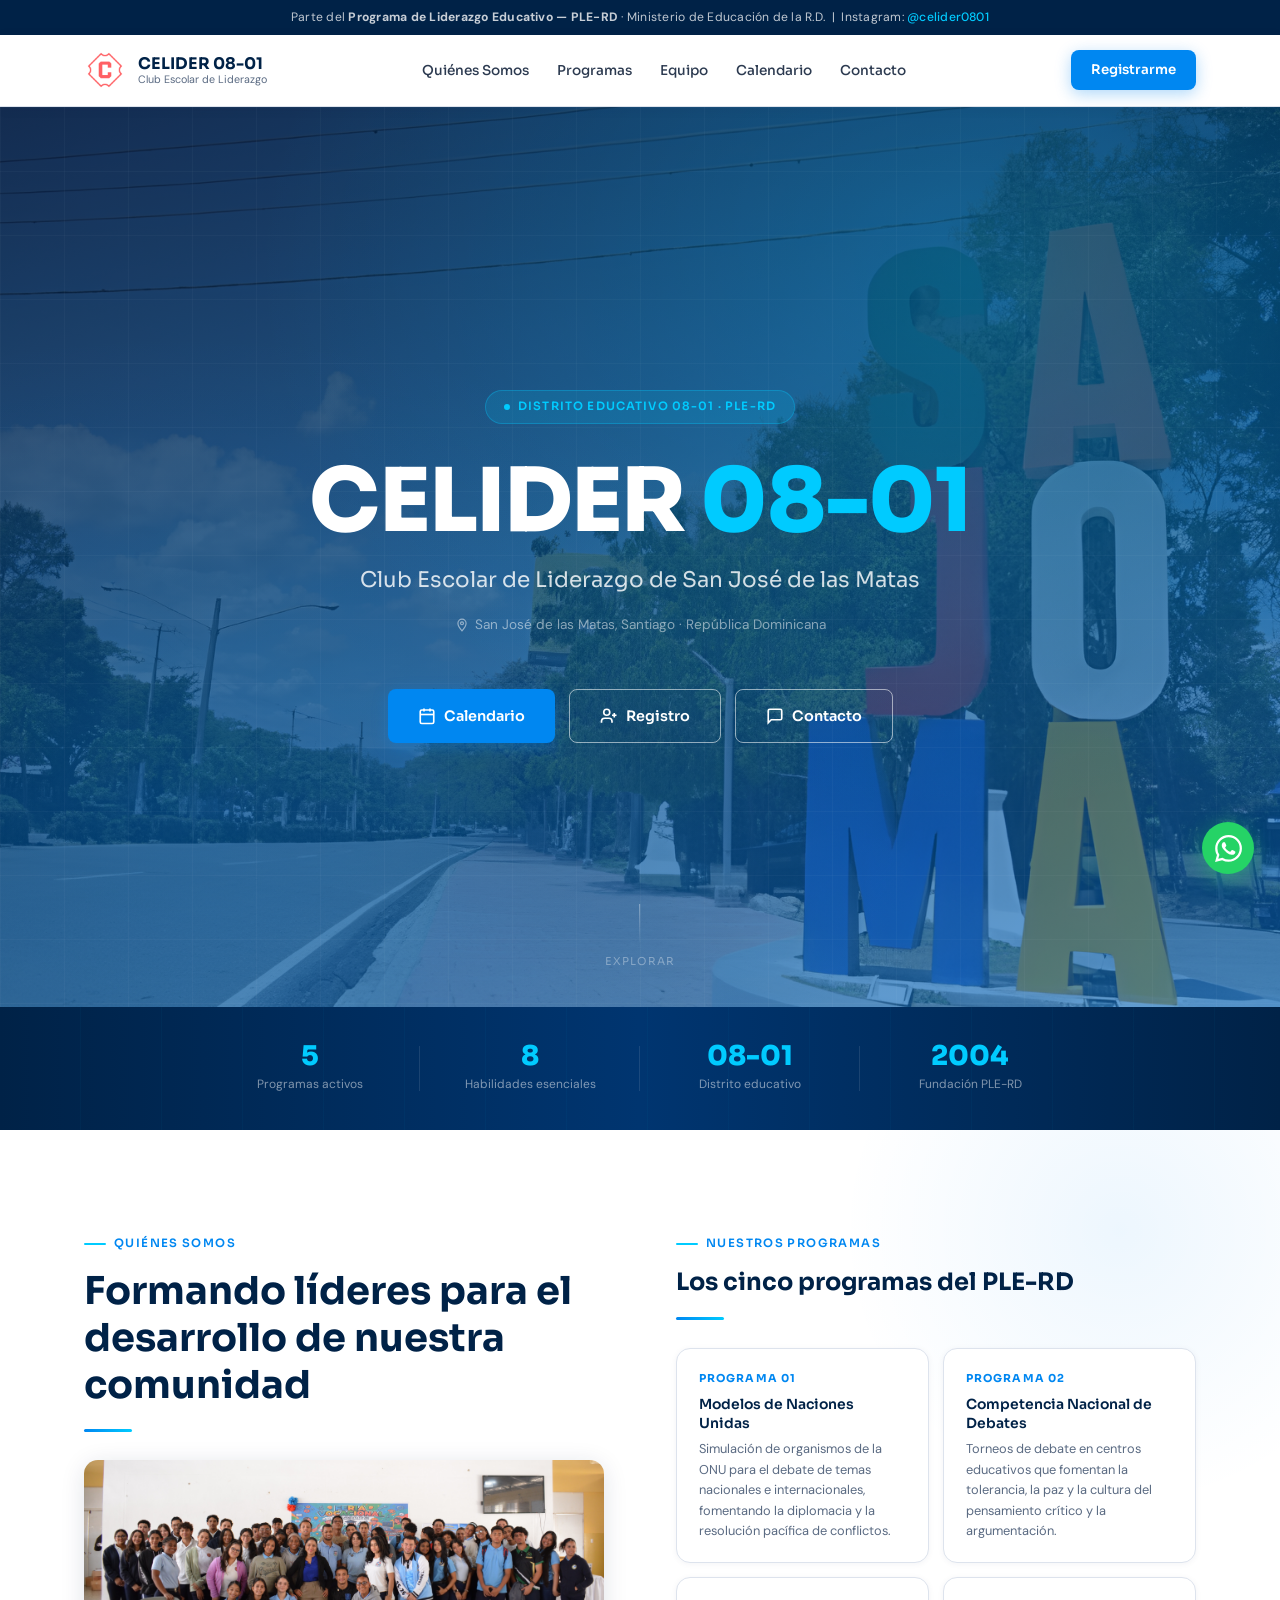
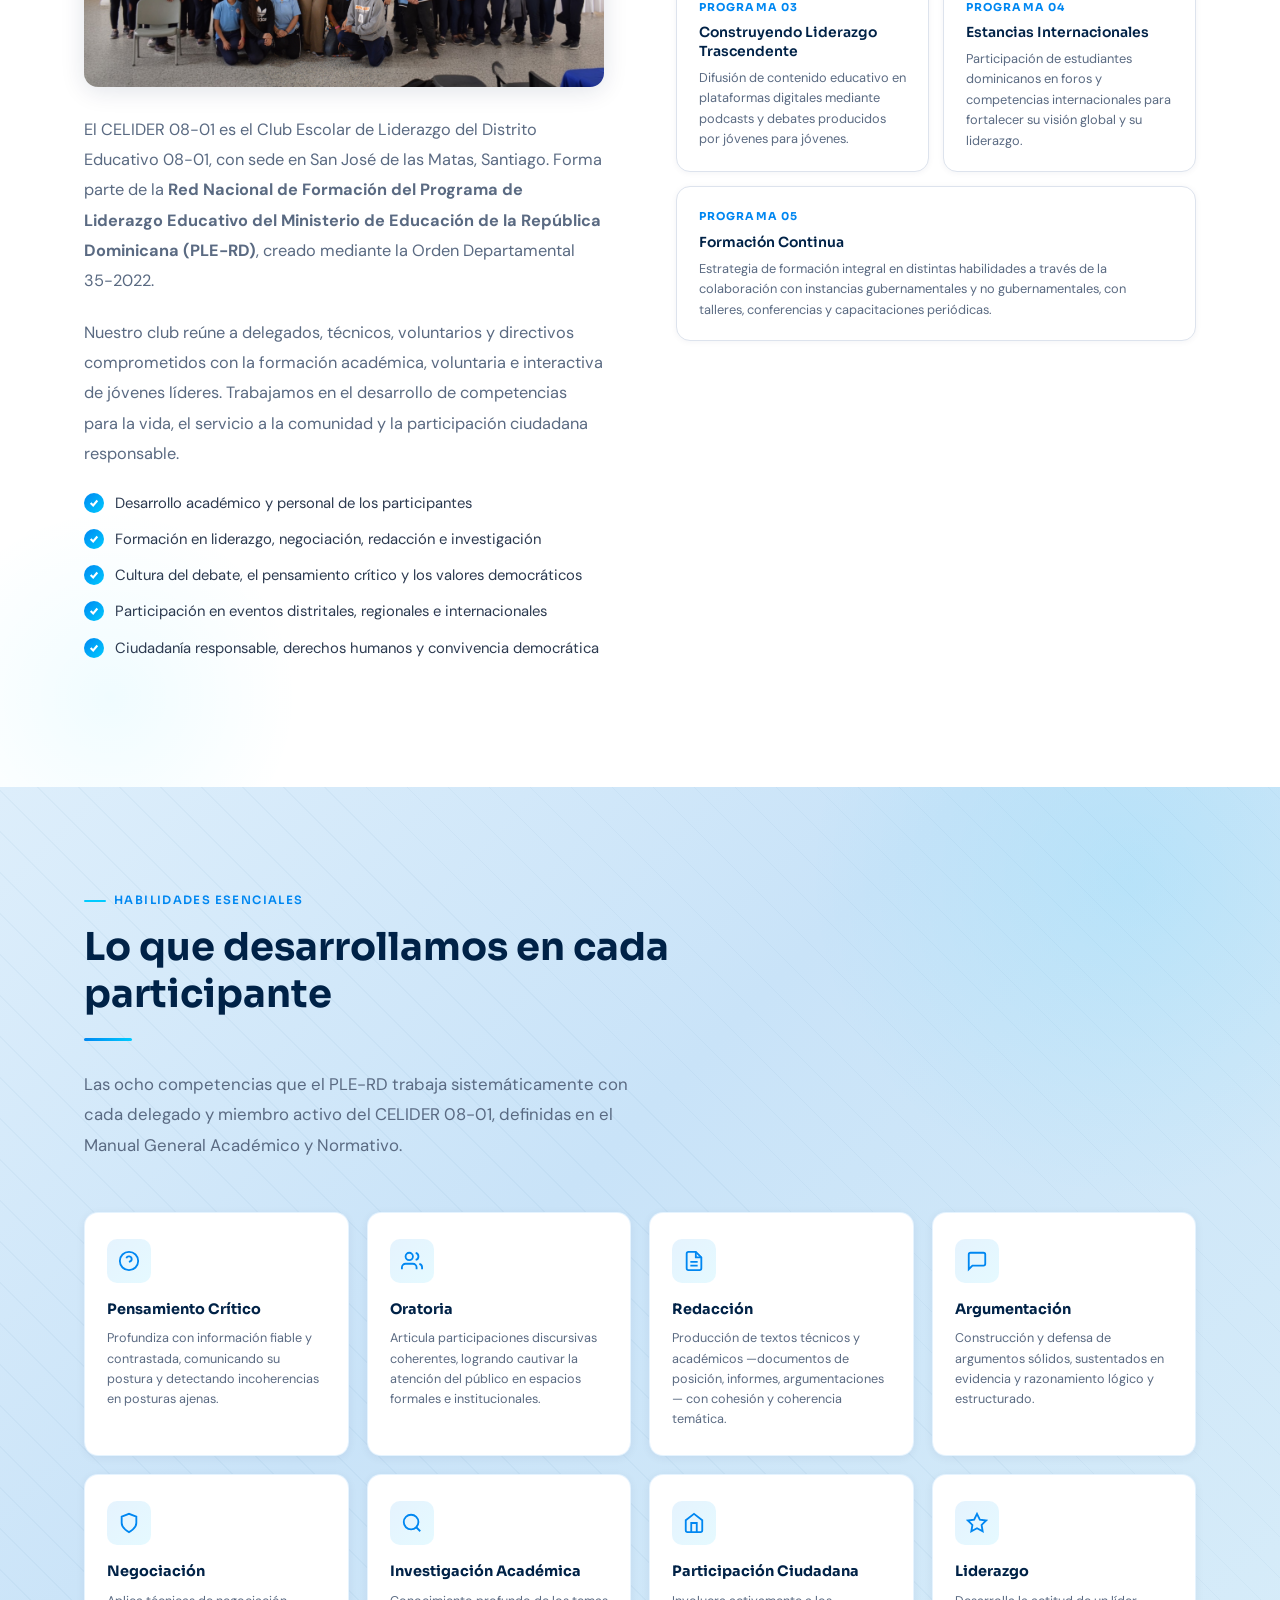
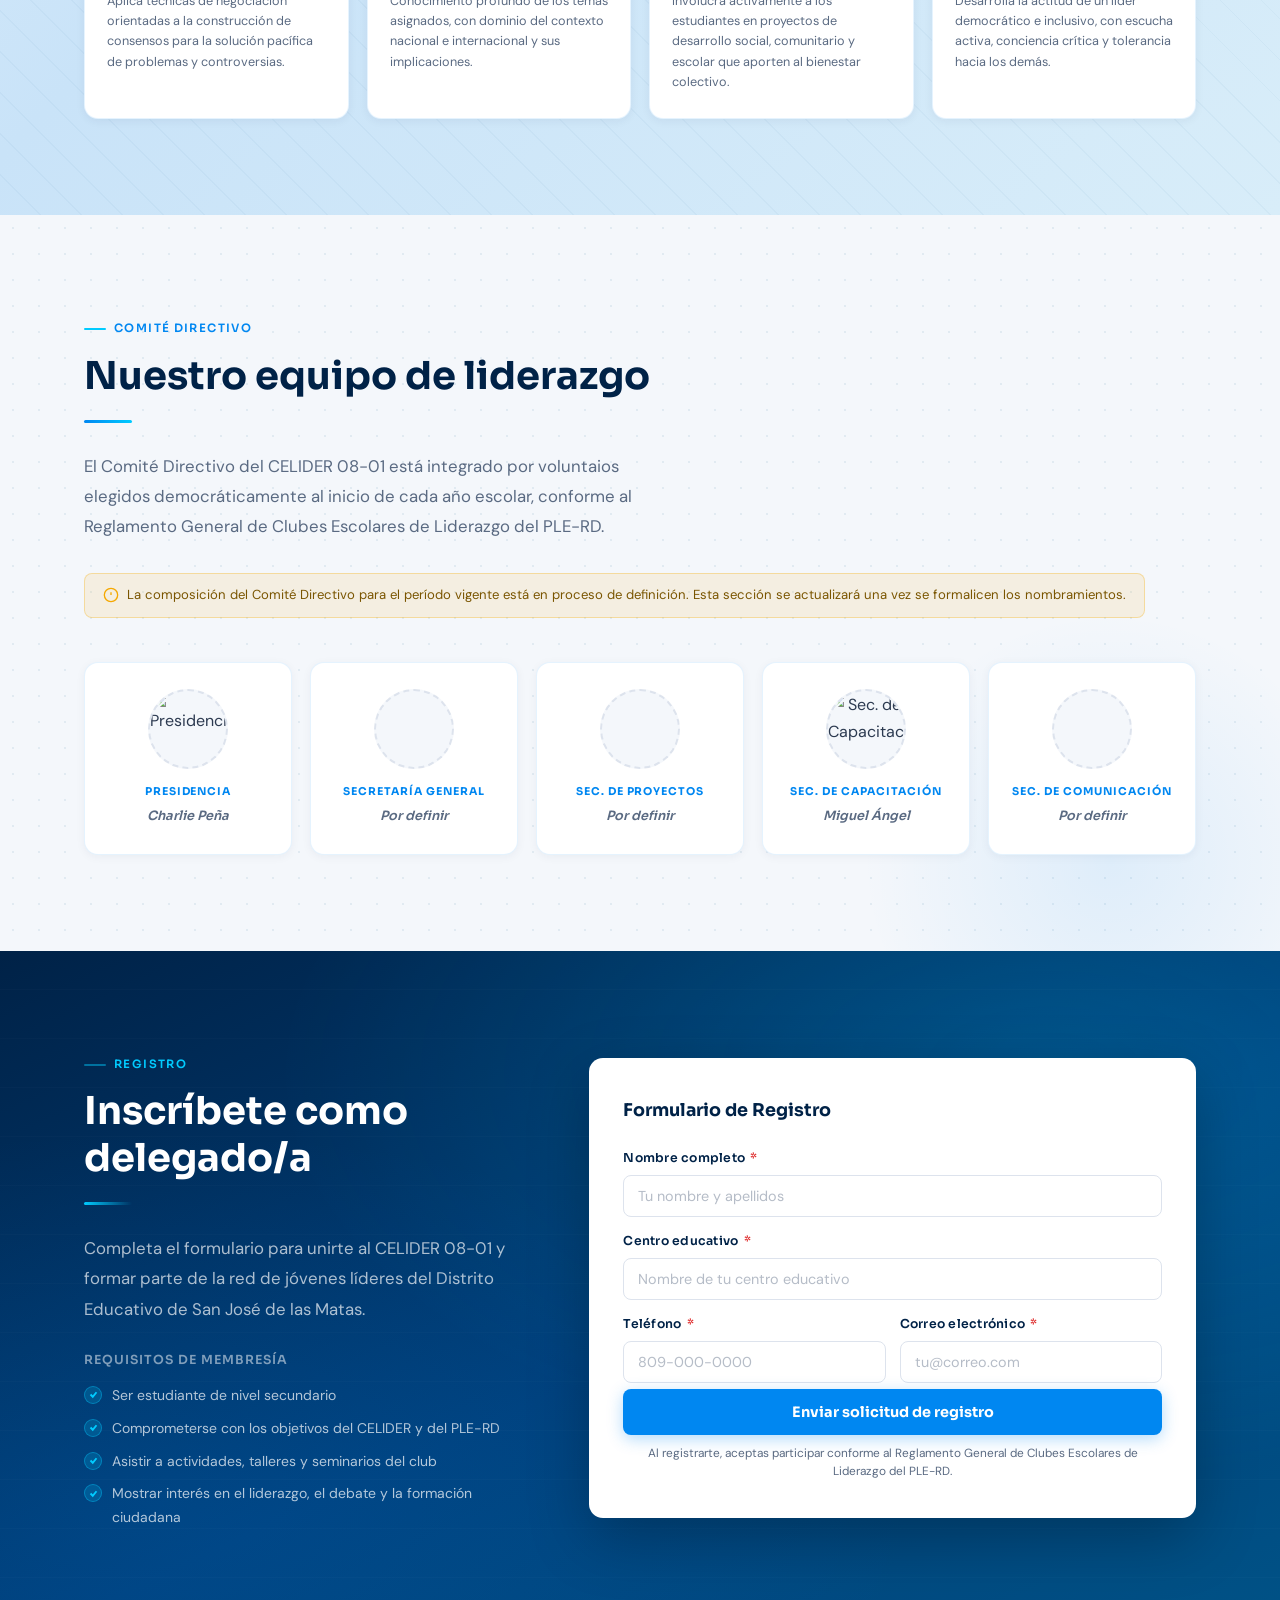
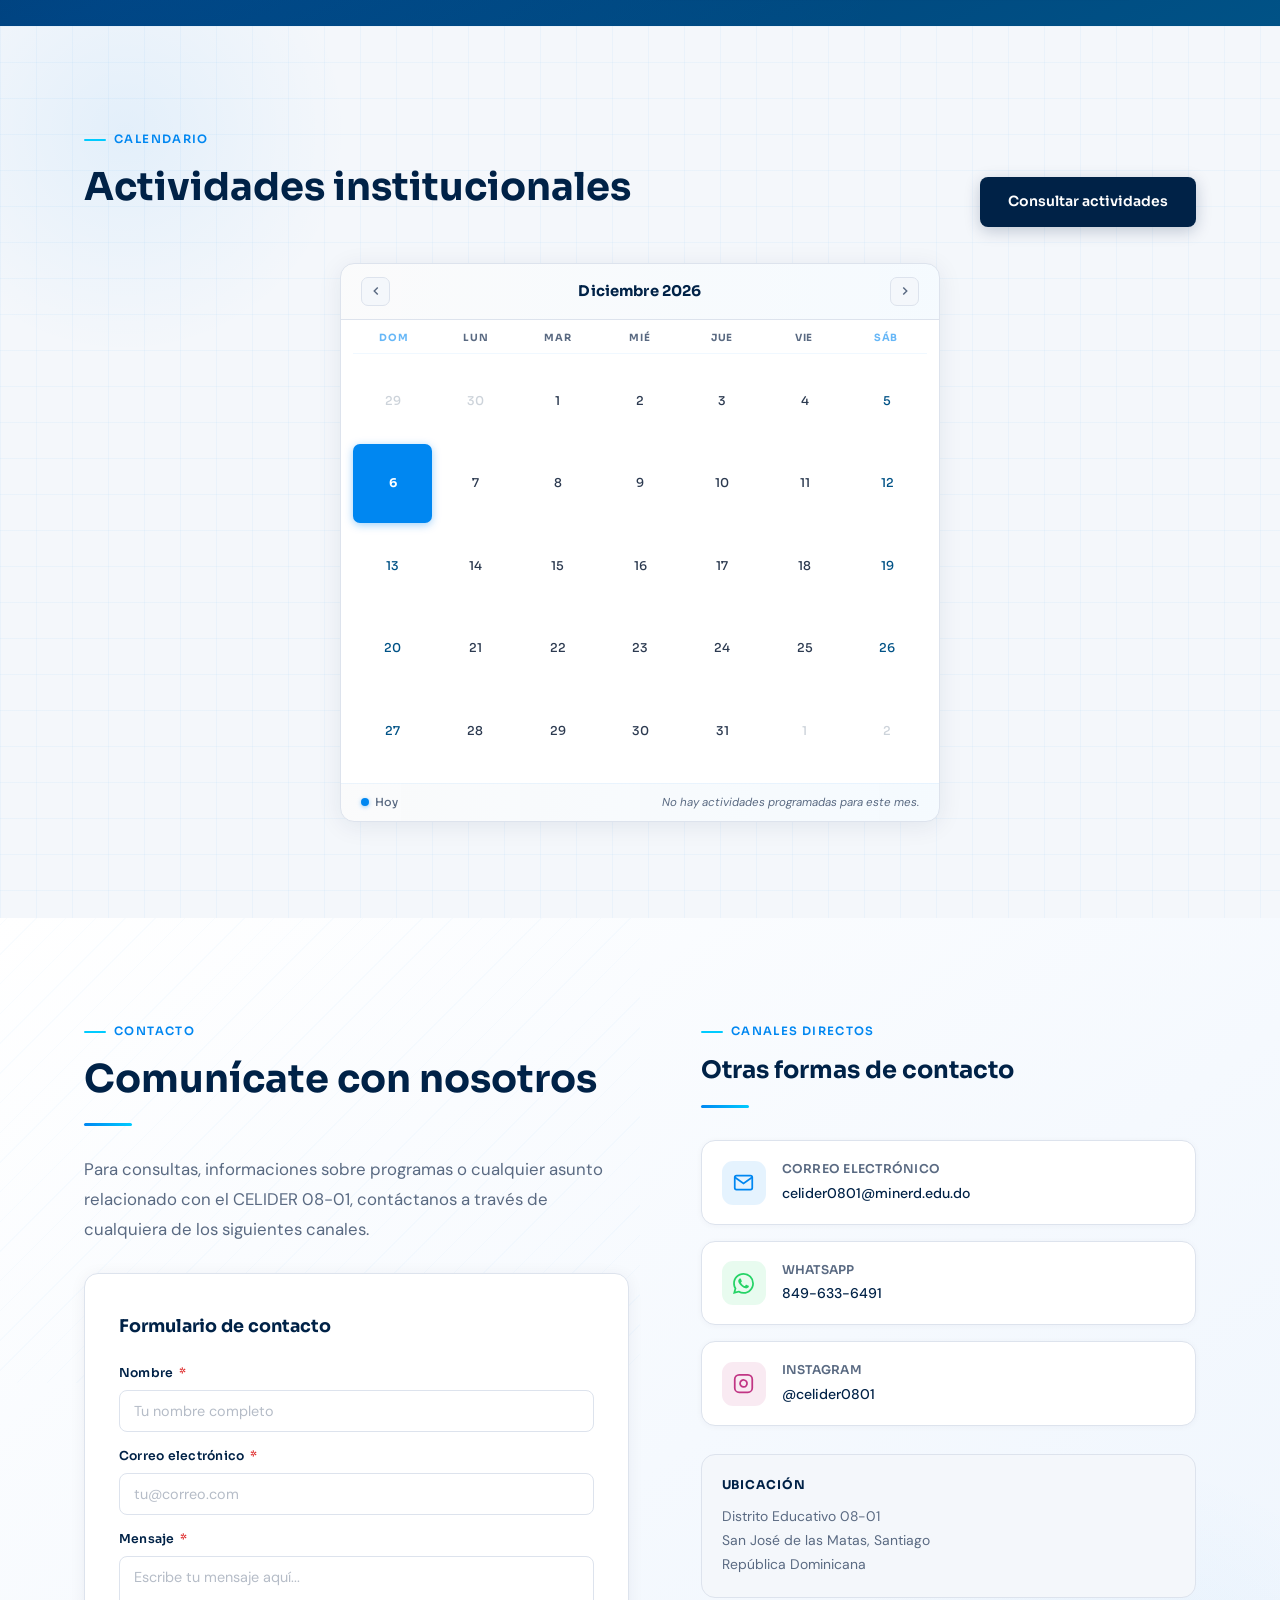
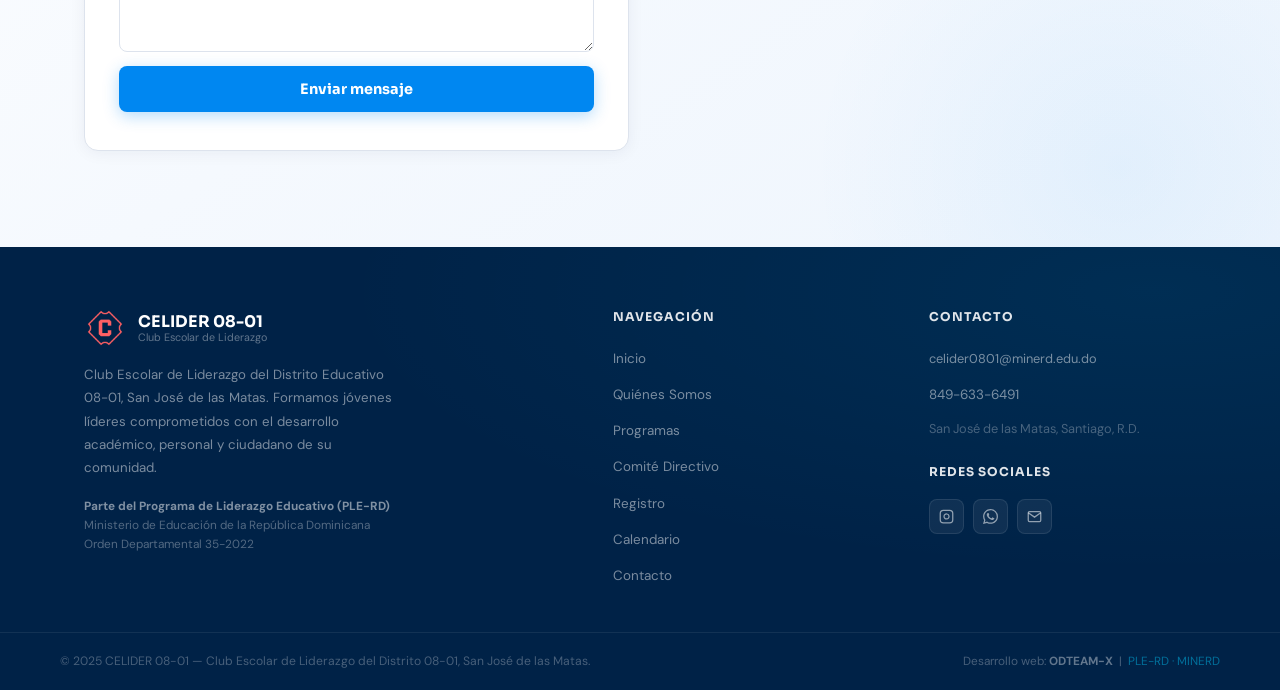
==== index.html @ b8e7ea9d "Update index.html" ====
<!DOCTYPE html>
<html lang="es">
<head>
  <meta charset="UTF-8" />
  <meta name="viewport" content="width=device-width, initial-scale=1.0" />
  <title>CELIDER 08-01 — Club Escolar de Liderazgo · San José de las Matas</title>
  <meta name="description" content="CELIDER 08-01 — Club Escolar de Liderazgo del Distrito Educativo 08-01, San José de las Matas. Parte del Programa de Liderazgo Educativo del Ministerio de Educación de la República Dominicana." />
  <meta name="robots" content="index, follow" />
  <meta property="og:title" content="CELIDER 08-01 — Club Escolar de Liderazgo" />
  <meta property="og:description" content="Club Escolar de Liderazgo del Distrito 08-01, San José de las Matas, República Dominicana." />
  <meta property="og:type" content="website" />
  <link rel="preconnect" href="https://fonts.googleapis.com" />
  <link rel="preconnect" href="https://fonts.gstatic.com" crossorigin />
  <link href="https://fonts.googleapis.com/css2?family=Sora:wght@300;400;500;600;700;800&family=DM+Sans:ital,opsz,wght@0,9..40,300;0,9..40,400;0,9..40,500;0,9..40,600;1,9..40,400&display=swap" rel="stylesheet" />
  <link rel="stylesheet" href="styles.css" />
</head>
<body>

<!-- TOP BAR -->
<div class="topbar">
  Parte del <strong style="color:rgba(255,255,255,.78)">Programa de Liderazgo Educativo — PLE-RD</strong> · Ministerio de Educación de la R.D. &nbsp;|&nbsp;
  Instagram: <a href="https://instagram.com/celider0801" target="_blank" rel="noopener">@celider0801</a>
</div>

<!-- NAVBAR -->
<nav class="nav" aria-label="Navegación principal">
  <div class="nav-in">
    <a href="#inicio" class="logo">
      <div class="logo-img-wrap">
        <img src="logo.png" alt="Logo CELIDER 08-01" />
      </div>
      <div class="logo-tx">
        <span class="logo-n">CELIDER 08-01</span>
        <span class="logo-s">Club Escolar de Liderazgo</span>
      </div>
    </a>
    <div class="nav-links">
      <a href="#quienes-somos">Quiénes Somos</a>
      <a href="#habilidades">Programas</a>
      <a href="#equipo">Equipo</a>
      <a href="#calendario">Calendario</a>
      <a href="#contacto">Contacto</a>
    </div>
    <a href="#registro" class="btn bp nav-cta">Registrarme</a>
    <button class="ham" id="ham" aria-label="Abrir menú" aria-expanded="false">
      <span></span><span></span><span></span>
    </button>
  </div>
</nav>

<!-- MOBILE MENU -->
<div class="nav-mob" id="nmob">
  <a href="#quienes-somos">Quiénes Somos</a>
  <a href="#habilidades">Programas</a>
  <a href="#equipo">Equipo</a>
  <a href="#calendario">Calendario</a>
  <a href="#contacto">Contacto</a>
  <a href="#registro" class="btn bp">Registrarme</a>
</div>

<main>

<!-- ══ HERO ══ -->
<section id="inicio" aria-label="Presentación">
  <!-- IMAGEN DE FONDO DEL HERO: reemplazar esta div con una imagen real usando background-image en CSS -->
  <div class="hero-bg-placeholder" aria-hidden="true"></div>
  <div class="hero-in">
    <div class="badge">
      <span class="badge-dot"></span>
      Distrito Educativo 08-01 · PLE-RD
    </div>
    <h1 class="h-tit">CELIDER <span>08-01</span></h1>
    <p class="h-sub">Club Escolar de Liderazgo de San José de las Matas</p>
    <p class="h-loc">
      <svg viewBox="0 0 24 24" fill="none" stroke="currentColor" stroke-width="2"><path d="M12 2C8.13 2 5 5.13 5 9c0 5.25 7 13 7 13s7-7.75 7-13c0-3.87-3.13-7-7-7zm0 9.5c-1.38 0-2.5-1.12-2.5-2.5s1.12-2.5 2.5-2.5 2.5 1.12 2.5 2.5-1.12 2.5-2.5 2.5z"/></svg>
      San José de las Matas, Santiago · República Dominicana
    </p>
    <div class="h-btns">
      <a href="#calendario" class="btn bp">
        <svg width="18" height="18" viewBox="0 0 24 24" fill="none" stroke="currentColor" stroke-width="2.2"><rect x="3" y="4" width="18" height="18" rx="2"/><line x1="16" y1="2" x2="16" y2="6"/><line x1="8" y1="2" x2="8" y2="6"/><line x1="3" y1="10" x2="21" y2="10"/></svg>
        Calendario
      </a>
      <a href="#registro" class="btn bs">
        <svg width="18" height="18" viewBox="0 0 24 24" fill="none" stroke="currentColor" stroke-width="2.2"><path d="M16 21v-2a4 4 0 0 0-4-4H6a4 4 0 0 0-4 4v2"/><circle cx="9" cy="7" r="4"/><line x1="19" y1="8" x2="19" y2="14"/><line x1="22" y1="11" x2="16" y2="11"/></svg>
        Registro
      </a>
      <a href="#contacto" class="btn bs">
        <svg width="18" height="18" viewBox="0 0 24 24" fill="none" stroke="currentColor" stroke-width="2.2"><path d="M21 15a2 2 0 0 1-2 2H7l-4 4V5a2 2 0 0 1 2-2h14a2 2 0 0 1 2 2z"/></svg>
        Contacto
      </a>
    </div>
  </div>
  <div class="scroll-ind" aria-hidden="true">
    <div class="scroll-line"></div>
    <span>Explorar</span>
  </div>
</section>

<!-- STATS BAR -->
<div class="stats">
  <div class="stats-g">
    <div class="stat"><div class="stat-n">5</div><div class="stat-l">Programas activos</div></div>
    <div class="stat"><div class="stat-n">8</div><div class="stat-l">Habilidades esenciales</div></div>
    <div class="stat"><div class="stat-n">08-01</div><div class="stat-l">Distrito educativo</div></div>
    <div class="stat"><div class="stat-n">2004</div><div class="stat-l">Fundación PLE-RD</div></div>
  </div>
</div>

<!-- ══ QUIÉNES SOMOS ══ -->
<section id="quienes-somos" class="sec">
  <div class="c">
    <div class="qs-g">
      <div class="an">
        <span class="etiq">Quiénes Somos</span>
        <h2 class="tit">Formando líderes para el desarrollo de nuestra comunidad</h2>
        <div class="sep"></div>

        <!-- Fotografía del club -->
        <div class="img-qs-wrap an">
          <img src="celider0801.jpeg" alt="Fotografía del CELIDER 08-01" class="img-qs-real" />
        </div>

        <p class="qs-p">El CELIDER 08-01 es el Club Escolar de Liderazgo del Distrito Educativo 08-01, con sede en San José de las Matas, Santiago. Forma parte de la <strong>Red Nacional de Formación del Programa de Liderazgo Educativo del Ministerio de Educación de la República Dominicana (PLE-RD)</strong>, creado mediante la Orden Departamental 35-2022.</p>
        <p class="qs-p">Nuestro club reúne a delegados, técnicos, voluntarios y directivos comprometidos con la formación académica, voluntaria e interactiva de jóvenes líderes. Trabajamos en el desarrollo de competencias para la vida, el servicio a la comunidad y la participación ciudadana responsable.</p>
        <ul class="qs-ul">
          <li class="qs-li">
            <div class="qs-ck"><svg viewBox="0 0 12 12" fill="none" stroke="white" stroke-width="2.5"><polyline points="2,6 5,9 10,3"/></svg></div>
            <span>Desarrollo académico y personal de los participantes</span>
          </li>
          <li class="qs-li">
            <div class="qs-ck"><svg viewBox="0 0 12 12" fill="none" stroke="white" stroke-width="2.5"><polyline points="2,6 5,9 10,3"/></svg></div>
            <span>Formación en liderazgo, negociación, redacción e investigación</span>
          </li>
          <li class="qs-li">
            <div class="qs-ck"><svg viewBox="0 0 12 12" fill="none" stroke="white" stroke-width="2.5"><polyline points="2,6 5,9 10,3"/></svg></div>
            <span>Cultura del debate, el pensamiento crítico y los valores democráticos</span>
          </li>
          <li class="qs-li">
            <div class="qs-ck"><svg viewBox="0 0 12 12" fill="none" stroke="white" stroke-width="2.5"><polyline points="2,6 5,9 10,3"/></svg></div>
            <span>Participación en eventos distritales, regionales e internacionales</span>
          </li>
          <li class="qs-li">
            <div class="qs-ck"><svg viewBox="0 0 12 12" fill="none" stroke="white" stroke-width="2.5"><polyline points="2,6 5,9 10,3"/></svg></div>
            <span>Ciudadanía responsable, derechos humanos y convivencia democrática</span>
          </li>
        </ul>
      </div>
      <div class="an d2">
        <span class="etiq">Nuestros Programas</span>
        <h3 class="tit" style="font-size:1.5rem">Los cinco programas del PLE-RD</h3>
        <div class="sep"></div>
        <div class="prog-g">
          <div class="prog">
            <div class="prog-n">Programa 01</div>
            <div class="prog-t">Modelos de Naciones Unidas</div>
            <div class="prog-d">Simulación de organismos de la ONU para el debate de temas nacionales e internacionales, fomentando la diplomacia y la resolución pacífica de conflictos.</div>
          </div>
          <div class="prog">
            <div class="prog-n">Programa 02</div>
            <div class="prog-t">Competencia Nacional de Debates</div>
            <div class="prog-d">Torneos de debate en centros educativos que fomentan la tolerancia, la paz y la cultura del pensamiento crítico y la argumentación.</div>
          </div>
          <div class="prog">
            <div class="prog-n">Programa 03</div>
            <div class="prog-t">Construyendo Liderazgo Trascendente</div>
            <div class="prog-d">Difusión de contenido educativo en plataformas digitales mediante podcasts y debates producidos por jóvenes para jóvenes.</div>
          </div>
          <div class="prog">
            <div class="prog-n">Programa 04</div>
            <div class="prog-t">Estancias Internacionales</div>
            <div class="prog-d">Participación de estudiantes dominicanos en foros y competencias internacionales para fortalecer su visión global y su liderazgo.</div>
          </div>
          <div class="prog prog-f">
            <div class="prog-n">Programa 05</div>
            <div class="prog-t">Formación Continua</div>
            <div class="prog-d">Estrategia de formación integral en distintas habilidades a través de la colaboración con instancias gubernamentales y no gubernamentales, con talleres, conferencias y capacitaciones periódicas.</div>
          </div>
        </div>
      </div>
    </div>
  </div>
</section>

<!-- ══ HABILIDADES ══ -->
<section id="habilidades" class="sec">
  <div class="c">
    <div class="an" style="max-width:640px;margin-bottom:52px">
      <span class="etiq">Habilidades Esenciales</span>
      <h2 class="tit">Lo que desarrollamos en cada participante</h2>
      <div class="sep"></div>
      <p class="sub">Las ocho competencias que el PLE-RD trabaja sistemáticamente con cada delegado y miembro activo del CELIDER 08-01, definidas en el Manual General Académico y Normativo.</p>
    </div>
    <div class="hab-g">
      <div class="hab an d1">
        <div class="hab-ic"><svg viewBox="0 0 24 24" fill="none" stroke="currentColor" stroke-width="2"><circle cx="12" cy="12" r="10"/><path d="M9.09 9a3 3 0 0 1 5.83 1c0 2-3 3-3 3"/><line x1="12" y1="17" x2="12.01" y2="17"/></svg></div>
        <div class="hab-n">Pensamiento Crítico</div>
        <div class="hab-d">Profundiza con información fiable y contrastada, comunicando su postura y detectando incoherencias en posturas ajenas.</div>
      </div>
      <div class="hab an d2">
        <div class="hab-ic"><svg viewBox="0 0 24 24" fill="none" stroke="currentColor" stroke-width="2"><path d="M17 21v-2a4 4 0 0 0-4-4H5a4 4 0 0 0-4 4v2"/><circle cx="9" cy="7" r="4"/><path d="M23 21v-2a4 4 0 0 0-3-3.87"/><path d="M16 3.13a4 4 0 0 1 0 7.75"/></svg></div>
        <div class="hab-n">Oratoria</div>
        <div class="hab-d">Articula participaciones discursivas coherentes, logrando cautivar la atención del público en espacios formales e institucionales.</div>
      </div>
      <div class="hab an d3">
        <div class="hab-ic"><svg viewBox="0 0 24 24" fill="none" stroke="currentColor" stroke-width="2"><path d="M14 2H6a2 2 0 0 0-2 2v16a2 2 0 0 0 2 2h12a2 2 0 0 0 2-2V8z"/><polyline points="14 2 14 8 20 8"/><line x1="16" y1="13" x2="8" y2="13"/><line x1="16" y1="17" x2="8" y2="17"/></svg></div>
        <div class="hab-n">Redacción</div>
        <div class="hab-d">Producción de textos técnicos y académicos —documentos de posición, informes, argumentaciones— con cohesión y coherencia temática.</div>
      </div>
      <div class="hab an d4">
        <div class="hab-ic"><svg viewBox="0 0 24 24" fill="none" stroke="currentColor" stroke-width="2"><path d="M21 15a2 2 0 0 1-2 2H7l-4 4V5a2 2 0 0 1 2-2h14a2 2 0 0 1 2 2z"/></svg></div>
        <div class="hab-n">Argumentación</div>
        <div class="hab-d">Construcción y defensa de argumentos sólidos, sustentados en evidencia y razonamiento lógico y estructurado.</div>
      </div>
      <div class="hab an d1">
        <div class="hab-ic"><svg viewBox="0 0 24 24" fill="none" stroke="currentColor" stroke-width="2"><path d="M12 22s8-4 8-10V5l-8-3-8 3v7c0 6 8 10 8 10z"/></svg></div>
        <div class="hab-n">Negociación</div>
        <div class="hab-d">Aplica técnicas de negociación orientadas a la construcción de consensos para la solución pacífica de problemas y controversias.</div>
      </div>
      <div class="hab an d2">
        <div class="hab-ic"><svg viewBox="0 0 24 24" fill="none" stroke="currentColor" stroke-width="2"><circle cx="11" cy="11" r="8"/><line x1="21" y1="21" x2="16.65" y2="16.65"/></svg></div>
        <div class="hab-n">Investigación Académica</div>
        <div class="hab-d">Conocimiento profundo de los temas asignados, con dominio del contexto nacional e internacional y sus implicaciones.</div>
      </div>
      <div class="hab an d3">
        <div class="hab-ic"><svg viewBox="0 0 24 24" fill="none" stroke="currentColor" stroke-width="2"><path d="M3 9l9-7 9 7v11a2 2 0 0 1-2 2H5a2 2 0 0 1-2-2z"/><polyline points="9 22 9 12 15 12 15 22"/></svg></div>
        <div class="hab-n">Participación Ciudadana</div>
        <div class="hab-d">Involucra activamente a los estudiantes en proyectos de desarrollo social, comunitario y escolar que aporten al bienestar colectivo.</div>
      </div>
      <div class="hab an d4">
        <div class="hab-ic"><svg viewBox="0 0 24 24" fill="none" stroke="currentColor" stroke-width="2"><polygon points="12 2 15.09 8.26 22 9.27 17 14.14 18.18 21.02 12 17.77 5.82 21.02 7 14.14 2 9.27 8.91 8.26 12 2"/></svg></div>
        <div class="hab-n">Liderazgo</div>
        <div class="hab-d">Desarrolla la actitud de un líder democrático e inclusivo, con escucha activa, conciencia crítica y tolerancia hacia los demás.</div>
      </div>
    </div>
  </div>
</section>

<!-- ══ EQUIPO ══ -->
<section id="equipo" class="sec" style="background:var(--gb)">
  <div class="c">
    <div class="an" style="max-width:600px;margin-bottom:32px">
      <span class="etiq">Comité Directivo</span>
      <h2 class="tit">Nuestro equipo de liderazgo</h2>
      <div class="sep"></div>
      <p class="sub">El Comité Directivo del CELIDER 08-01 está integrado por voluntaios elegidos democráticamente al inicio de cada año escolar, conforme al Reglamento General de Clubes Escolares de Liderazgo del PLE-RD.</p>
    </div>
    <div class="aviso an">
      <svg viewBox="0 0 24 24" fill="none" stroke="currentColor" stroke-width="2"><circle cx="12" cy="12" r="10"/><line x1="12" y1="8" x2="12" y2="12"/><line x1="12" y1="16" x2="12.01" y2="16"/></svg>
      La composición del Comité Directivo para el período vigente está en proceso de definición. Esta sección se actualizará una vez se formalicen los nombramientos.
    </div>
    <div class="eq-g">

      <div class="eq an d1">
        <div class="eq-av">
          <!-- Reemplazar src con la foto real: ej. src="presidencia.jpg" -->
          <img src="pre.png" alt="Presidencia" />
        </div>
        <div class="eq-c">Presidencia</div>
        <div class="eq-nm eq-ph">Charlie Peña</div>
      </div>

      <div class="eq an d2">
        <div class="eq-av">
          <!-- Reemplazar src con la foto real: ej. src="secretaria-general.jpg" -->
          <img src="" alt="Secretaría General" />
        </div>
        <div class="eq-c">Secretaría General</div>
        <div class="eq-nm eq-ph">Por definir</div>
      </div>

      <div class="eq an d3">
        <div class="eq-av">
          <!-- Reemplazar src con la foto real: ej. src="sec-proyectos.jpg" -->
          <img src="" alt="Sec. de Proyectos" />
        </div>
        <div class="eq-c">Sec. de Proyectos</div>
        <div class="eq-nm eq-ph">Por definir</div>
      </div>

      <div class="eq an d4">
        <div class="eq-av">
          <!-- Reemplazar src con la foto real: ej. src="sec-capacitacion.jpg" -->
          <img src="com.png" alt="Sec. de Capacitación" />
        </div>
        <div class="eq-c">Sec. de Capacitación</div>
        <div class="eq-nm eq-ph">Miguel Ángel</div>
      </div>

      <div class="eq an d1">
        <div class="eq-av">
          <!-- Reemplazar src con la foto real: ej. src="sec-comunicacion.jpg" -->
          <img src="" alt="Sec. de Comunicación" />
        </div>
        <div class="eq-c">Sec. de Comunicación</div>
        <div class="eq-nm eq-ph">Por definir</div>
      </div>

    </div>
  </div>
</section>

<!-- ══ REGISTRO ══ -->
<section id="registro" class="sec">
  <div class="c">
    <div class="reg-g">
      <div class="reg-info an">
        <span class="etiq">Registro</span>
        <h2 class="tit">Inscríbete como delegado/a</h2>
        <div class="sep"></div>
        <p class="sub">Completa el formulario para unirte al CELIDER 08-01 y formar parte de la red de jóvenes líderes del Distrito Educativo de San José de las Matas.</p>
        <div class="req-ul">
          <p style="font-size:.78rem;color:rgba(255,255,255,.5);text-transform:uppercase;letter-spacing:.08em;font-family:var(--fd);font-weight:600;margin-bottom:4px">Requisitos de membresía</p>
          <div class="req-li"><div class="req-ic"><svg viewBox="0 0 12 12" fill="none" stroke="currentColor" stroke-width="2.5"><polyline points="2,6 5,9 10,3"/></svg></div><span>Ser estudiante de nivel secundario</span></div>
          <div class="req-li"><div class="req-ic"><svg viewBox="0 0 12 12" fill="none" stroke="currentColor" stroke-width="2.5"><polyline points="2,6 5,9 10,3"/></svg></div><span>Comprometerse con los objetivos del CELIDER y del PLE-RD</span></div>
          <div class="req-li"><div class="req-ic"><svg viewBox="0 0 12 12" fill="none" stroke="currentColor" stroke-width="2.5"><polyline points="2,6 5,9 10,3"/></svg></div><span>Asistir a actividades, talleres y seminarios del club</span></div>
          <div class="req-li"><div class="req-ic"><svg viewBox="0 0 12 12" fill="none" stroke="currentColor" stroke-width="2.5"><polyline points="2,6 5,9 10,3"/></svg></div><span>Mostrar interés en el liderazgo, el debate y la formación ciudadana</span></div>
        </div>
      </div>
      <div class="fwrap an d2">
        <p class="ftit">Formulario de Registro</p>
        <form id="freg" novalidate>
          <div class="fg">
            <div class="ff full">
              <label class="fl" for="rn">Nombre completo <span>*</span></label>
              <input type="text" id="rn" class="fi" placeholder="Tu nombre y apellidos" required autocomplete="name"/>
            </div>
            <div class="ff full">
              <label class="fl" for="rc">Centro educativo <span>*</span></label>
              <input type="text" id="rc" class="fi" placeholder="Nombre de tu centro educativo" required/>
            </div>
            <div class="ff">
              <label class="fl" for="rt">Teléfono <span>*</span></label>
              <input type="tel" id="rt" class="fi" placeholder="809-000-0000" required autocomplete="tel"/>
            </div>
            <div class="ff">
              <label class="fl" for="re">Correo electrónico <span>*</span></label>
              <input type="email" id="re" class="fi" placeholder="tu@correo.com" required autocomplete="email"/>
            </div>
          </div>
          <button type="submit" class="fsub">Enviar solicitud de registro</button>
          <p class="fnota">Al registrarte, aceptas participar conforme al Reglamento General de Clubes Escolares de Liderazgo del PLE-RD.</p>
          <div class="fok" id="regok"><p>✅ ¡Solicitud enviada! Nos pondremos en contacto contigo a través del correo o teléfono indicado.</p></div>
        </form>
      </div>
    </div>
  </div>
</section>

<!-- ══ CALENDARIO ══ -->
<section id="calendario" class="sec" style="background:var(--gb)">
  <div class="c">
    <div class="cal-hd">
      <div class="an">
        <span class="etiq">Calendario</span>
        <h2 class="tit">Actividades institucionales</h2>
      </div>
      <div class="an d2">
        <a href="https://wa.me/18496336491?text=Hola,%20quisiera%20información%20sobre%20las%20próximas%20actividades%20del%20CELIDER%2008-01." target="_blank" rel="noopener" class="btn bo">Consultar actividades</a>
      </div>
    </div>

    <!-- CALENDARIO FUNCIONAL -->
    <div class="cal-widget an">
      <div class="cal-top">
        <button class="cal-nav-btn" id="cal-prev" aria-label="Mes anterior">
          <svg viewBox="0 0 24 24" fill="none" stroke="currentColor" stroke-width="2.5"><polyline points="15 18 9 12 15 6"/></svg>
        </button>
        <span class="cal-month-label" id="cal-month-label"></span>
        <button class="cal-nav-btn" id="cal-next" aria-label="Mes siguiente">
          <svg viewBox="0 0 24 24" fill="none" stroke="currentColor" stroke-width="2.5"><polyline points="9 18 15 12 9 6"/></svg>
        </button>
      </div>
      <div class="cal-grid">
        <!-- Cabecera: días de la semana -->
        <div class="cal-days-grid-wrap">
          <div class="cal-weekday weekend">Dom</div>
          <div class="cal-weekday">Lun</div>
          <div class="cal-weekday">Mar</div>
          <div class="cal-weekday">Mié</div>
          <div class="cal-weekday">Jue</div>
          <div class="cal-weekday">Vie</div>
          <div class="cal-weekday weekend">Sáb</div>
        </div>
        <!-- Días del mes (generado por JS) -->
        <div class="cal-days-grid" id="cal-days"></div>
      </div>
      <div class="cal-legend">
        <div class="cal-legend-item">
          <span class="cal-dot today-dot"></span>
          Hoy
        </div>
        <p class="cal-no-events" id="cal-no-events"></p>
      </div>
    </div>

  </div>
</section>

<!-- ══ CONTACTO ══ -->
<section id="contacto" class="sec">
  <div class="c">
    <div class="cont-g">
      <div class="an">
        <span class="etiq">Contacto</span>
        <h2 class="tit">Comunícate con nosotros</h2>
        <div class="sep"></div>
        <p class="sub" style="margin-bottom:28px">Para consultas, informaciones sobre programas o cualquier asunto relacionado con el CELIDER 08-01, contáctanos a través de cualquiera de los siguientes canales.</p>
        <div class="cont-fw">
          <p class="ftit">Formulario de contacto</p>
          <form id="fcont" novalidate>
            <div class="fg">
              <div class="ff full">
                <label class="fl" for="cn">Nombre <span>*</span></label>
                <input type="text" id="cn" class="fi" placeholder="Tu nombre completo" required/>
              </div>
              <div class="ff full">
                <label class="fl" for="ce">Correo electrónico <span>*</span></label>
                <input type="email" id="ce" class="fi" placeholder="tu@correo.com" required/>
              </div>
              <div class="ff full">
                <label class="fl" for="cm">Mensaje <span>*</span></label>
                <textarea id="cm" class="fi" rows="4" placeholder="Escribe tu mensaje aquí..." required style="resize:vertical;min-height:96px"></textarea>
              </div>
            </div>
            <button type="submit" class="fsub" style="margin-top:14px">Enviar mensaje</button>
            <div class="fok" id="contok"><p>✅ ¡Mensaje recibido! Te responderemos al correo indicado a la brevedad posible.</p></div>
          </form>
        </div>
      </div>
      <div class="an d2">
        <span class="etiq">Canales directos</span>
        <h3 class="tit" style="font-size:1.5rem">Otras formas de contacto</h3>
        <div class="sep"></div>
        <div class="canales">
          <a href="mailto:celider0801@minerd.edu.do" class="canal">
            <div class="can-ic mail-bg"><svg viewBox="0 0 24 24" fill="none" stroke="currentColor" stroke-width="2"><path d="M4 4h16c1.1 0 2 .9 2 2v12c0 1.1-.9 2-2 2H4c-1.1 0-2-.9-2-2V6c0-1.1.9-2 2-2z"/><polyline points="22,6 12,13 2,6"/></svg></div>
            <div>
              <div class="can-l">Correo electrónico</div>
              <div class="can-v">celider0801@minerd.edu.do</div>
            </div>
          </a>
          <a href="https://wa.me/18496336491?text=Hola,%20me%20comunico%20desde%20el%20sitio%20web%20del%20CELIDER%2008-01." target="_blank" rel="noopener" class="canal">
            <div class="can-ic wa-bg"><svg viewBox="0 0 24 24" fill="currentColor"><path d="M17.472 14.382c-.297-.149-1.758-.867-2.03-.967-.273-.099-.471-.148-.67.15-.197.297-.767.966-.94 1.164-.173.199-.347.223-.644.075-.297-.15-1.255-.463-2.39-1.475-.883-.788-1.48-1.761-1.653-2.059-.173-.297-.018-.458.13-.606.134-.133.298-.347.446-.52.149-.174.198-.298.298-.497.099-.198.05-.371-.025-.52-.075-.149-.669-1.612-.916-2.207-.242-.579-.487-.5-.669-.51-.173-.008-.371-.01-.57-.01-.198 0-.52.074-.792.372-.272.297-1.04 1.016-1.04 2.479 0 1.462 1.065 2.875 1.213 3.074.149.198 2.096 3.2 5.077 4.487.709.306 1.262.489 1.694.625.712.227 1.36.195 1.871.118.571-.085 1.758-.719 2.006-1.413.248-.694.248-1.289.173-1.413-.074-.124-.272-.198-.57-.347m-5.421 7.403h-.004a9.87 9.87 0 0 1-5.031-1.378l-.361-.214-3.741.982.998-3.648-.235-.374a9.86 9.86 0 0 1-1.51-5.26c.001-5.45 4.436-9.884 9.888-9.884 2.64 0 5.122 1.03 6.988 2.898a9.825 9.825 0 0 1 2.893 6.994c-.003 5.45-4.437 9.884-9.885 9.884m8.413-18.297A11.815 11.815 0 0 0 12.05 0C5.495 0 .16 5.335.157 11.892c0 2.096.547 4.142 1.588 5.945L.057 24l6.305-1.654a11.882 11.882 0 0 0 5.683 1.448h.005c6.554 0 11.89-5.335 11.893-11.893a11.821 11.821 0 0 0-3.48-8.413z"/></svg></div>
            <div>
              <div class="can-l">WhatsApp</div>
              <div class="can-v">849-633-6491</div>
            </div>
          </a>
          <a href="https://instagram.com/celider0801" target="_blank" rel="noopener" class="canal">
            <div class="can-ic ig-bg"><svg viewBox="0 0 24 24" fill="none" stroke="currentColor" stroke-width="2"><rect x="2" y="2" width="20" height="20" rx="5" ry="5"/><path d="M16 11.37A4 4 0 1 1 12.63 8 4 4 0 0 1 16 11.37z"/><line x1="17.5" y1="6.5" x2="17.51" y2="6.5"/></svg></div>
            <div>
              <div class="can-l">Instagram</div>
              <div class="can-v">@celider0801</div>
            </div>
          </a>
        </div>
        <div style="margin-top:28px;padding:20px;background:var(--gb);border-radius:var(--radl);border:1px solid var(--gl)">
          <p style="font-family:var(--fd);font-size:.76rem;font-weight:700;color:var(--a1);text-transform:uppercase;letter-spacing:.06em;margin-bottom:8px">Ubicación</p>
          <p style="font-size:.87rem;color:var(--gt);line-height:1.75">Distrito Educativo 08-01<br>San José de las Matas, Santiago<br>República Dominicana</p>
        </div>
      </div>
    </div>
  </div>
</section>

</main>

<!-- FOOTER -->
<footer>
  <div class="ft-top">
    <div class="c">
      <div class="ft-g">
        <div>
          <div class="logo">
            <div class="logo-img-wrap">
              <img src="logo.png" alt="Logo CELIDER 08-01" />
            </div>
            <div class="logo-tx">
              <span class="logo-n" style="color:var(--w)">CELIDER 08-01</span>
              <span class="logo-s" style="color:rgba(255,255,255,.38)">Club Escolar de Liderazgo</span>
            </div>
          </div>
          <p class="ft-desc">Club Escolar de Liderazgo del Distrito Educativo 08-01, San José de las Matas. Formamos jóvenes líderes comprometidos con el desarrollo académico, personal y ciudadano de su comunidad.</p>
          <p class="ft-ple"><strong>Parte del Programa de Liderazgo Educativo (PLE-RD)</strong><br>Ministerio de Educación de la República Dominicana<br>Orden Departamental 35-2022</p>
        </div>
        <div>
          <p class="ft-htit">Navegación</p>
          <ul class="ft-links">
            <li><a href="#inicio">Inicio</a></li>
            <li><a href="#quienes-somos">Quiénes Somos</a></li>
            <li><a href="#habilidades">Programas</a></li>
            <li><a href="#equipo">Comité Directivo</a></li>
            <li><a href="#registro">Registro</a></li>
            <li><a href="#calendario">Calendario</a></li>
            <li><a href="#contacto">Contacto</a></li>
          </ul>
        </div>
        <div>
          <p class="ft-htit">Contacto</p>
          <ul class="ft-links" style="margin-bottom:22px">
            <li><a href="mailto:celider0801@minerd.edu.do" style="word-break:break-all;font-size:.8rem">celider0801@minerd.edu.do</a></li>
            <li><a href="https://wa.me/18496336491">849-633-6491</a></li>
            <li style="color:rgba(255,255,255,.28);font-size:.8rem;margin-top:2px">San José de las Matas, Santiago, R.D.</li>
          </ul>
          <p class="ft-htit">Redes sociales</p>
          <div class="ft-soc">
            <a href="https://instagram.com/celider0801" target="_blank" rel="noopener" class="ft-sb" aria-label="Instagram">
              <svg viewBox="0 0 24 24" fill="none" stroke="currentColor" stroke-width="2"><rect x="2" y="2" width="20" height="20" rx="5"/><path d="M16 11.37A4 4 0 1 1 12.63 8 4 4 0 0 1 16 11.37z"/><line x1="17.5" y1="6.5" x2="17.51" y2="6.5"/></svg>
            </a>
            <a href="https://wa.me/18496336491" target="_blank" rel="noopener" class="ft-sb" aria-label="WhatsApp">
              <svg viewBox="0 0 24 24" fill="currentColor"><path d="M17.472 14.382c-.297-.149-1.758-.867-2.03-.967-.273-.099-.471-.148-.67.15-.197.297-.767.966-.94 1.164-.173.199-.347.223-.644.075-.297-.15-1.255-.463-2.39-1.475-.883-.788-1.48-1.761-1.653-2.059-.173-.297-.018-.458.13-.606.134-.133.298-.347.446-.52.149-.174.198-.298.298-.497.099-.198.05-.371-.025-.52-.075-.149-.669-1.612-.916-2.207-.242-.579-.487-.5-.669-.51-.173-.008-.371-.01-.57-.01-.198 0-.52.074-.792.372-.272.297-1.04 1.016-1.04 2.479 0 1.462 1.065 2.875 1.213 3.074.149.198 2.096 3.2 5.077 4.487.709.306 1.262.489 1.694.625.712.227 1.36.195 1.871.118.571-.085 1.758-.719 2.006-1.413.248-.694.248-1.289.173-1.413-.074-.124-.272-.198-.57-.347m-5.421 7.403h-.004a9.87 9.87 0 0 1-5.031-1.378l-.361-.214-3.741.982.998-3.648-.235-.374a9.86 9.86 0 0 1-1.51-5.26c.001-5.45 4.436-9.884 9.888-9.884 2.64 0 5.122 1.03 6.988 2.898a9.825 9.825 0 0 1 2.893 6.994c-.003 5.45-4.437 9.884-9.885 9.884m8.413-18.297A11.815 11.815 0 0 0 12.05 0C5.495 0 .16 5.335.157 11.892c0 2.096.547 4.142 1.588 5.945L.057 24l6.305-1.654a11.882 11.882 0 0 0 5.683 1.448h.005c6.554 0 11.89-5.335 11.893-11.893a11.821 11.821 0 0 0-3.48-8.413z"/></svg>
            </a>
            <a href="mailto:celider0801@minerd.edu.do" class="ft-sb" aria-label="Email">
              <svg viewBox="0 0 24 24" fill="none" stroke="currentColor" stroke-width="2"><path d="M4 4h16c1.1 0 2 .9 2 2v12c0 1.1-.9 2-2 2H4c-1.1 0-2-.9-2-2V6c0-1.1.9-2 2-2z"/><polyline points="22,6 12,13 2,6"/></svg>
            </a>
          </div>
        </div>
      </div>
    </div>
  </div>
  <div class="ft-bot c">
    <p class="ft-copy">© 2025 CELIDER 08-01 — Club Escolar de Liderazgo del Distrito 08-01, San José de las Matas.</p>
    <p class="ft-dev">Desarrollo web: <strong style="color:rgba(255,255,255,.38)">ODTEAM-X</strong> &nbsp;|&nbsp; <a href="https://plerd.minerd.gob.do/" target="_blank" rel="noopener">PLE-RD · MINERD</a></p>
  </div>
</footer>

<!-- WhatsApp FAB -->
<a href="https://wa.me/18496336491?text=Hola,%20me%20comunico%20desde%20el%20sitio%20web%20del%20CELIDER%2008-01." target="_blank" rel="noopener" class="wafab" aria-label="Contactar por WhatsApp">
  <span class="wa-tip">WhatsApp</span>
  <svg viewBox="0 0 24 24" fill="currentColor"><path d="M17.472 14.382c-.297-.149-1.758-.867-2.03-.967-.273-.099-.471-.148-.67.15-.197.297-.767.966-.94 1.164-.173.199-.347.223-.644.075-.297-.15-1.255-.463-2.39-1.475-.883-.788-1.48-1.761-1.653-2.059-.173-.297-.018-.458.13-.606.134-.133.298-.347.446-.52.149-.174.198-.298.298-.497.099-.198.05-.371-.025-.52-.075-.149-.669-1.612-.916-2.207-.242-.579-.487-.5-.669-.51-.173-.008-.371-.01-.57-.01-.198 0-.52.074-.792.372-.272.297-1.04 1.016-1.04 2.479 0 1.462 1.065 2.875 1.213 3.074.149.198 2.096 3.2 5.077 4.487.709.306 1.262.489 1.694.625.712.227 1.36.195 1.871.118.571-.085 1.758-.719 2.006-1.413.248-.694.248-1.289.173-1.413-.074-.124-.272-.198-.57-.347m-5.421 7.403h-.004a9.87 9.87 0 0 1-5.031-1.378l-.361-.214-3.741.982.998-3.648-.235-.374a9.86 9.86 0 0 1-1.51-5.26c.001-5.45 4.436-9.884 9.888-9.884 2.64 0 5.122 1.03 6.988 2.898a9.825 9.825 0 0 1 2.893 6.994c-.003 5.45-4.437 9.884-9.885 9.884m8.413-18.297A11.815 11.815 0 0 0 12.05 0C5.495 0 .16 5.335.157 11.892c0 2.096.547 4.142 1.588 5.945L.057 24l6.305-1.654a11.882 11.882 0 0 0 5.683 1.448h.005c6.554 0 11.89-5.335 11.893-11.893a11.821 11.821 0 0 0-3.48-8.413z"/></svg>
</a>

<script src="script.js"></script>
</body>
</html>
---- styles.css ----
/* ══════════════════════════════════════════════
   CELIDER 08-01 — Estilos principales
   styles.css
══════════════════════════════════════════════ */

:root {
  --a1:#002247; --a2:#005286; --a3:#0087F1; --a4:#00CBFF;
  --w:#ffffff; --gb:#F4F7FB; --gl:#DDE3ED; --gt:#5A6A82; --gd:#2C3A50;
  --y:#F5A800; --r:#E03535; --green:#25D366;
  --fd:'Sora',sans-serif; --fb:'DM Sans',sans-serif;
  --rad:8px; --radl:14px;
  --sh:0 2px 20px rgba(0,34,71,.09); --shh:0 8px 32px rgba(0,34,71,.16);
  --t:.25s ease; --mx:1160px; --nh:72px;
}

*,*::before,*::after { box-sizing:border-box; margin:0; padding:0 }
html { scroll-behavior:smooth }
body { font-family:var(--fb); background:var(--w); color:var(--gd); line-height:1.7; -webkit-font-smoothing:antialiased }
img { max-width:100%; display:block }
a { color:inherit; text-decoration:none }
ul { list-style:none }
button { cursor:pointer; border:none; background:none; font-family:inherit }

.c { width:100%; max-width:var(--mx); margin:0 auto; padding:0 24px }
.sec { padding:96px 0 }
.etiq { display:inline-flex; align-items:center; gap:8px; font-family:var(--fd); font-size:.72rem; font-weight:600; letter-spacing:.12em; text-transform:uppercase; color:var(--a3); margin-bottom:14px }
.etiq::before { content:''; display:inline-block; width:22px; height:2px; background:var(--a4); border-radius:2px }
.tit { font-family:var(--fd); font-size:clamp(1.75rem,3vw,2.6rem); font-weight:700; color:var(--a1); line-height:1.22; margin-bottom:16px }
.sub { font-size:1.05rem; color:var(--gt); max-width:580px; line-height:1.8 }
.sep { width:48px; height:3px; border-radius:3px; background:linear-gradient(90deg,var(--a3),var(--a4)); margin:20px 0 28px }

/* ── Buttons ── */
.btn { display:inline-flex; align-items:center; gap:8px; padding:13px 28px; border-radius:var(--rad); font-family:var(--fd); font-size:.875rem; font-weight:600; transition:all var(--t); white-space:nowrap }
.bp { background:var(--a3); color:var(--w); box-shadow:0 4px 16px rgba(0,135,241,.32) }
.bp:hover { background:var(--a2); transform:translateY(-2px); box-shadow:0 8px 24px rgba(0,82,134,.35) }
.bs { background:transparent; color:var(--w); border:1.5px solid rgba(255,255,255,.55) }
.bs:hover { background:rgba(255,255,255,.12); border-color:rgba(255,255,255,.9) }
.bo { background:var(--a1); color:var(--w); box-shadow:0 4px 16px rgba(0,34,71,.22) }
.bo:hover { background:var(--a2); transform:translateY(-1px) }
.bg { background:var(--green); color:var(--w); box-shadow:0 4px 16px rgba(37,211,102,.3) }
.bg:hover { background:#1ebe5d; transform:translateY(-1px) }

/* ── Top bar ── */
.topbar { background:var(--a1); color:rgba(255,255,255,.75); font-size:.76rem; text-align:center; padding:7px 24px; letter-spacing:.02em }
.topbar a { color:var(--a4); font-weight:500 }
.topbar a:hover { text-decoration:underline }

/* ── Navbar ── */
.nav { position:sticky; top:0; z-index:100; background:var(--w); border-bottom:1px solid var(--gl); box-shadow:0 2px 12px rgba(0,34,71,.06); height:var(--nh); display:flex; align-items:center }
.nav-in { display:flex; align-items:center; justify-content:space-between; width:100%; max-width:var(--mx); margin:0 auto; padding:0 24px }
.logo { display:flex; align-items:center; gap:12px }

/* Logo: sin gradiente de fondo — solo muestra logo.png */
.logo-img-wrap {
  width:42px; height:42px;
  border-radius:8px;
  flex-shrink:0;
  overflow:hidden;
  display:flex; align-items:center; justify-content:center;
}
.logo-img-wrap img {
  width:100%; height:100%;
  object-fit:contain;
  display:block;
}

.logo-tx { display:flex; flex-direction:column; line-height:1.2 }
.logo-n { font-family:var(--fd); font-size:1rem; font-weight:700; color:var(--a1) }
.logo-s { font-size:.67rem; color:var(--gt) }
.nav-links { display:flex; align-items:center; gap:2px }
.nav-links a { font-family:var(--fd); font-size:.85rem; font-weight:500; color:var(--gd); padding:8px 13px; border-radius:6px; transition:all var(--t) }
.nav-links a:hover,.nav-links a.act { color:var(--a3); background:rgba(0,135,241,.07) }
.nav-cta { margin-left:10px; padding:9px 20px; font-size:.83rem }
.ham { display:none; flex-direction:column; gap:5px; padding:8px; cursor:pointer }
.ham span { width:22px; height:2px; border-radius:2px; background:var(--a1); transition:all var(--t) }
.ham.open span:nth-child(1) { transform:translateY(7px) rotate(45deg) }
.ham.open span:nth-child(2) { opacity:0 }
.ham.open span:nth-child(3) { transform:translateY(-7px) rotate(-45deg) }
.nav-mob { display:none; position:fixed; top:var(--nh); left:0; right:0; background:var(--w); border-bottom:1px solid var(--gl); box-shadow:0 8px 32px rgba(0,34,71,.12); z-index:99; padding:16px 24px 24px; flex-direction:column; gap:4px }
.nav-mob.open { display:flex }
.nav-mob a { font-family:var(--fd); font-size:.95rem; font-weight:500; color:var(--gd); padding:12px 16px; border-radius:8px; transition:all var(--t) }
.nav-mob a:hover { color:var(--a3); background:rgba(0,135,241,.07) }
.nav-mob .bp { margin-top:8px; justify-content:center }

/* ══════════════════════════════════════════════
   HERO — sajoma.png + overlay azul institucional
══════════════════════════════════════════════ */
#inicio {
  position:relative;
  min-height:100vh;
  background:
    linear-gradient(160deg,
      rgba(0,22,55,.83)   0%,
      rgba(0,58,110,.74)  45%,
      rgba(0,105,200,.60) 100%),
    url('sajoma.png') center / cover no-repeat;
  display:flex; align-items:center; justify-content:center; overflow:hidden;
}
/* Halos de luz animados encima de la foto */
#inicio::before {
  content:''; position:absolute; inset:0; pointer-events:none;
  background:
    radial-gradient(ellipse at 76% 18%, rgba(0,203,255,.20) 0%, transparent 52%),
    radial-gradient(ellipse at 14% 78%, rgba(0,135,241,.15) 0%, transparent 48%);
  animation:heroGlow 9s ease-in-out infinite alternate;
}
/* Malla muy sutil */
#inicio::after {
  content:''; position:absolute; inset:0; pointer-events:none;
  background-image:
    linear-gradient(rgba(255,255,255,.028) 1px, transparent 1px),
    linear-gradient(90deg, rgba(255,255,255,.028) 1px, transparent 1px);
  background-size:64px 64px;
}
@keyframes heroGlow {
  0%   { opacity:1; }
  100% { opacity:.45; }
}

.hero-in { position:relative; z-index:1; text-align:center; padding:120px 24px 100px; max-width:860px; margin:0 auto }
.badge { display:inline-flex; align-items:center; gap:8px; background:rgba(0,203,255,.15); border:1px solid rgba(0,203,255,.3); border-radius:50px; padding:6px 18px; margin-bottom:32px; font-family:var(--fd); font-size:.72rem; font-weight:600; color:var(--a4); letter-spacing:.1em; text-transform:uppercase }
.badge-dot { width:6px; height:6px; border-radius:50%; background:var(--a4); animation:pulse 2s ease-in-out infinite }
@keyframes pulse { 0%,100%{opacity:1;transform:scale(1)} 50%{opacity:.5;transform:scale(.75)} }
.h-tit { font-family:var(--fd); font-size:clamp(2.8rem,7vw,5.5rem); font-weight:800; color:var(--w); line-height:1.05; letter-spacing:-.02em; margin-bottom:14px }
.h-tit span { color:var(--a4) }
.h-sub { font-family:var(--fd); font-size:clamp(1rem,2.5vw,1.35rem); font-weight:400; color:rgba(255,255,255,.82); margin-bottom:14px }
.h-loc { display:inline-flex; align-items:center; gap:6px; font-size:.85rem; color:rgba(255,255,255,.5); margin-bottom:52px }
.h-loc svg { width:14px; height:14px }
.h-btns { display:flex; flex-wrap:wrap; gap:14px; justify-content:center }
.h-btns .btn { padding:14px 30px; font-size:.9rem }
.scroll-ind { position:absolute; bottom:36px; left:50%; transform:translateX(-50%); display:flex; flex-direction:column; align-items:center; gap:8px; color:rgba(255,255,255,.35); font-size:.68rem; letter-spacing:.1em; text-transform:uppercase; font-family:var(--fd) }
.scroll-line { width:1px; height:40px; background:linear-gradient(to bottom,rgba(255,255,255,.4),transparent); animation:down 1.8s ease-in-out infinite }
@keyframes down { 0%,100%{opacity:1} 50%{opacity:.3} }

/* ══════════════════════════════════════════════
   STATS BAR — azul oscuro con separadores
══════════════════════════════════════════════ */
.stats {
  background:linear-gradient(90deg, var(--a1) 0%, #003570 50%, var(--a1) 100%);
  padding:24px 0; position:relative; overflow:hidden;
}
.stats::before {
  content:''; position:absolute; inset:0; pointer-events:none;
  background:repeating-linear-gradient(
    90deg, transparent, transparent 80px,
    rgba(0,203,255,.03) 80px, rgba(0,203,255,.03) 81px
  );
}
.stats-g { display:flex; flex-wrap:wrap; justify-content:center; max-width:var(--mx); margin:0 auto; padding:0 24px; position:relative; z-index:1 }
.stat { flex:1; min-width:150px; max-width:220px; text-align:center; padding:12px 20px; position:relative }
.stat:not(:last-child)::after { content:''; position:absolute; right:0; top:20%; bottom:20%; width:1px; background:rgba(255,255,255,.1) }
.stat-n { font-family:var(--fd); font-size:1.7rem; font-weight:800; color:var(--a4); line-height:1 }
.stat-l { font-size:.75rem; color:rgba(255,255,255,.5); margin-top:4px }

/* ══════════════════════════════════════════════
   QUIÉNES SOMOS — Blanco con blobs animados
══════════════════════════════════════════════ */
#quienes-somos { background:var(--w); position:relative; overflow:hidden; }
#quienes-somos::before {
  content:''; position:absolute; pointer-events:none;
  width:560px; height:560px; border-radius:50%;
  background:radial-gradient(circle, rgba(0,135,241,.07) 0%, transparent 70%);
  top:-180px; right:-120px;
  animation:blobDrift 14s ease-in-out infinite;
}
#quienes-somos::after {
  content:''; position:absolute; pointer-events:none;
  width:380px; height:380px; border-radius:50%;
  background:radial-gradient(circle, rgba(0,203,255,.06) 0%, transparent 70%);
  bottom:-100px; left:-80px;
  animation:blobDrift 18s ease-in-out infinite reverse;
}

.qs-g { display:grid; grid-template-columns:1fr 1fr; gap:72px; align-items:start; position:relative; z-index:1 }
.qs-p { font-size:1.02rem; color:var(--gt); line-height:1.85; margin-bottom:22px }
.qs-ul { display:flex; flex-direction:column; gap:11px; margin-bottom:30px }
.qs-li { display:flex; align-items:flex-start; gap:11px; font-size:.925rem; color:var(--gd) }
.qs-ck { width:20px; height:20px; border-radius:50%; flex-shrink:0; background:linear-gradient(135deg,var(--a3),var(--a4)); display:flex; align-items:center; justify-content:center; margin-top:2px }
.qs-ck svg { width:10px; height:10px }

/* Imagen real de Quiénes Somos */
.img-qs-wrap {
  width:100%;
  margin-bottom:28px;
  border-radius:var(--radl);
  overflow:hidden;
  box-shadow:0 4px 24px rgba(0,34,71,.12);
  aspect-ratio:16/7;
}
.img-qs-real {
  width:100%;
  height:100%;
  object-fit:cover;
  display:block;
  transition:transform .5s ease;
}
.img-qs-wrap:hover .img-qs-real { transform:scale(1.03); }

.prog-g { display:grid; grid-template-columns:1fr 1fr; gap:14px }
.prog { background:var(--w); border-radius:var(--radl); border:1px solid var(--gl); padding:20px 22px; transition:all var(--t); box-shadow:0 1px 6px rgba(0,34,71,.05) }
.prog:hover { transform:translateY(-3px); box-shadow:var(--shh); border-color:rgba(0,135,241,.25) }
.prog-n { font-family:var(--fd); font-size:.68rem; font-weight:700; color:var(--a3); letter-spacing:.1em; text-transform:uppercase; margin-bottom:7px }
.prog-t { font-family:var(--fd); font-size:.87rem; font-weight:600; color:var(--a1); line-height:1.35; margin-bottom:7px }
.prog-d { font-size:.8rem; color:var(--gt); line-height:1.6 }
.prog-f { grid-column:span 2 }

/* ══════════════════════════════════════════════
   HABILIDADES — Azul claro con diagonales
══════════════════════════════════════════════ */
#habilidades { position:relative; overflow:hidden; background:linear-gradient(135deg, #ddeefb 0%, #c9e3f8 42%, #d8edf9 100%); }
#habilidades::before {
  content:''; position:absolute; inset:0; pointer-events:none;
  background-image:repeating-linear-gradient(
    45deg, transparent 0px, transparent 28px,
    rgba(0,82,134,.035) 28px, rgba(0,82,134,.035) 29px
  );
}
#habilidades::after {
  content:''; position:absolute; pointer-events:none;
  width:700px; height:700px; border-radius:50%;
  background:radial-gradient(circle, rgba(0,203,255,.10) 0%, transparent 65%);
  top:-260px; right:-200px;
  animation:blobDrift 16s ease-in-out infinite;
}

.hab-g { display:grid; grid-template-columns:repeat(4,1fr); gap:18px; position:relative; z-index:1 }
.hab { background:var(--w); border-radius:var(--radl); border:1px solid rgba(0,135,241,.1); padding:26px 22px; transition:all var(--t); position:relative; overflow:hidden; box-shadow:0 2px 10px rgba(0,34,71,.06) }
.hab::before { content:''; position:absolute; top:0; left:0; right:0; height:3px; background:linear-gradient(90deg,var(--a3),var(--a4)); opacity:0; transition:opacity var(--t) }
.hab:hover { transform:translateY(-4px); box-shadow:var(--shh) }
.hab:hover::before { opacity:1 }
.hab-ic { width:44px; height:44px; border-radius:10px; margin-bottom:14px; background:linear-gradient(135deg,rgba(0,135,241,.1),rgba(0,203,255,.1)); display:flex; align-items:center; justify-content:center }
.hab-ic svg { width:22px; height:22px; color:var(--a3) }
.hab-n { font-family:var(--fd); font-size:.9rem; font-weight:700; color:var(--a1); margin-bottom:7px }
.hab-d { font-size:.79rem; color:var(--gt); line-height:1.6 }

/* ══════════════════════════════════════════════
   EQUIPO — Azul suave con puntos
══════════════════════════════════════════════ */
#equipo { position:relative; overflow:hidden; background:linear-gradient(160deg, #f0f7fe 0%, #e4eefa 60%, #edf4fe 100%); }
#equipo::before {
  content:''; position:absolute; inset:0; pointer-events:none;
  background-image:radial-gradient(circle, rgba(0,82,134,.08) 1px, transparent 1px);
  background-size:26px 26px;
}
#equipo::after {
  content:''; position:absolute; pointer-events:none;
  width:500px; height:500px; border-radius:50%;
  background:radial-gradient(circle, rgba(0,135,241,.09) 0%, transparent 70%);
  bottom:-160px; right:-80px;
  animation:blobDrift 20s ease-in-out infinite reverse;
}

.aviso { display:inline-flex; align-items:center; gap:8px; background:rgba(245,168,0,.1); border:1px solid rgba(245,168,0,.3); border-radius:8px; padding:10px 18px; margin-bottom:44px; font-size:.82rem; color:#7a5500 }
.aviso svg { width:16px; height:16px; flex-shrink:0; color:var(--y) }
.eq-g { display:grid; grid-template-columns:repeat(5,1fr); gap:18px; position:relative; z-index:1 }
.eq { background:var(--w); border-radius:var(--radl); border:1px solid rgba(0,135,241,.1); padding:26px 18px; text-align:center; transition:all var(--t); box-shadow:0 2px 10px rgba(0,34,71,.05) }
.eq:hover { box-shadow:var(--shh); transform:translateY(-3px); border-color:rgba(0,135,241,.25) }

/* Avatar: imagen real lista para reemplazar */
.eq-av {
  width:80px; height:80px;
  border-radius:50%;
  margin:0 auto 14px;
  overflow:hidden;
  background:var(--gb);
  border:2px dashed var(--gl);
}
.eq-av img {
  width:100%; height:100%;
  object-fit:cover;
  display:block;
}
/* Cuando src está vacío o falla, el fondo gris actúa de placeholder */
.eq-av img[src=""] { display:none; }

.eq-c { font-family:var(--fd); font-size:.67rem; font-weight:700; color:var(--a3); letter-spacing:.09em; text-transform:uppercase; margin-bottom:5px }
.eq-nm { font-family:var(--fd); font-size:.86rem; font-weight:600; color:var(--a1) }
.eq-ph { font-size:.8rem; color:var(--gt); font-style:italic }

/* ══════════════════════════════════════════════
   REGISTRO — Gradiente oscuro institucional
══════════════════════════════════════════════ */
#registro { background:linear-gradient(155deg, var(--a1) 0%, #003f7a 55%, var(--a2) 100%); position:relative; overflow:hidden; }
#registro::before {
  content:''; position:absolute; inset:0; pointer-events:none;
  background:
    radial-gradient(ellipse at 82% 18%, rgba(0,203,255,.18) 0%, transparent 52%),
    radial-gradient(ellipse at 12% 82%, rgba(0,135,241,.13) 0%, transparent 48%);
  animation:blobDrift 11s ease-in-out infinite;
}
#registro::after {
  content:''; position:absolute; inset:0; pointer-events:none;
  background-image:repeating-linear-gradient(
    0deg, transparent, transparent 48px,
    rgba(255,255,255,.016) 48px, rgba(255,255,255,.016) 49px
  );
}

.reg-g { display:grid; grid-template-columns:1fr 1.4fr; gap:72px; align-items:center; position:relative; z-index:1 }
.reg-info .etiq { color:var(--a4) } .reg-info .etiq::before { background:rgba(0,203,255,.45) }
.reg-info .tit { color:var(--w) } .reg-info .sub { color:rgba(255,255,255,.68); max-width:100% }
.reg-info .sep { background:linear-gradient(90deg,var(--a4),transparent) }
.req-ul { margin-top:26px; display:flex; flex-direction:column; gap:9px }
.req-li { display:flex; align-items:flex-start; gap:10px; font-size:.875rem; color:rgba(255,255,255,.7) }
.req-ic { width:18px; height:18px; border-radius:50%; flex-shrink:0; background:rgba(0,203,255,.18); border:1px solid rgba(0,203,255,.38); display:flex; align-items:center; justify-content:center; margin-top:2px }
.req-ic svg { width:9px; height:9px; color:var(--a4) }
.fwrap { background:var(--w); border-radius:var(--radl); padding:38px 34px; box-shadow:0 20px 60px rgba(0,0,0,.25) }
.ftit { font-family:var(--fd); font-size:1.1rem; font-weight:700; color:var(--a1); margin-bottom:22px }
.fg { display:grid; grid-template-columns:1fr 1fr; gap:14px }
.ff { display:flex; flex-direction:column; gap:6px }
.ff.full { grid-column:span 2 }
.fl { font-family:var(--fd); font-size:.77rem; font-weight:600; color:var(--a1); letter-spacing:.02em }
.fl span { color:var(--r); margin-left:2px }
.fi { width:100%; padding:11px 14px; border-radius:var(--rad); border:1.5px solid var(--gl); font-family:var(--fb); font-size:.9rem; color:var(--gd); background:var(--w); transition:border-color var(--t); outline:none }
.fi:focus { border-color:var(--a3); box-shadow:0 0 0 3px rgba(0,135,241,.12) }
.fi::placeholder { color:rgba(90,106,130,.45) }
.fsub { margin-top:6px; width:100%; padding:14px; border-radius:var(--rad); font-family:var(--fd); font-size:.9rem; font-weight:700; background:var(--a3); color:var(--w); box-shadow:0 4px 16px rgba(0,135,241,.3); cursor:pointer; transition:all var(--t); border:none }
.fsub:hover { background:var(--a1); transform:translateY(-1px) }
.fnota { font-size:.74rem; color:var(--gt); text-align:center; margin-top:10px; line-height:1.5 }
.fok { display:none; background:rgba(0,135,241,.06); border:1px solid rgba(0,135,241,.2); border-radius:var(--rad); padding:18px; text-align:center; margin-top:14px }
.fok.on { display:block }
.fok p { font-size:.87rem; color:var(--a1); font-weight:500 }

/* ══════════════════════════════════════════════
   CALENDARIO — Grid sutil + widget compacto
══════════════════════════════════════════════ */
#calendario { position:relative; overflow:hidden; background:linear-gradient(180deg, #f3f8fe 0%, #e9f2fb 100%); }
#calendario::before {
  content:''; position:absolute; inset:0; pointer-events:none;
  background-image:
    linear-gradient(rgba(0,135,241,.04) 1px, transparent 1px),
    linear-gradient(90deg, rgba(0,135,241,.04) 1px, transparent 1px);
  background-size:36px 36px;
}
#calendario::after {
  content:''; position:absolute; pointer-events:none;
  width:450px; height:450px; border-radius:50%;
  background:radial-gradient(circle, rgba(0,135,241,.07) 0%, transparent 70%);
  top:-120px; left:-100px;
  animation:blobDrift 18s ease-in-out infinite;
}

.cal-hd { display:flex; justify-content:space-between; align-items:flex-end; margin-bottom:36px; gap:24px; flex-wrap:wrap; position:relative; z-index:1 }

/* Widget compacto y centrado */
.cal-widget {
  background:var(--w);
  border-radius:var(--radl);
  border:1px solid var(--gl);
  box-shadow:0 4px 24px rgba(0,34,71,.08);
  overflow:hidden;
  max-width:600px;
  margin:0 auto;
  position:relative; z-index:1;
}
.cal-top {
  display:flex; align-items:center; justify-content:space-between;
  padding:13px 20px;
  border-bottom:1px solid var(--gl);
  background:linear-gradient(90deg, rgba(0,34,71,.02) 0%, rgba(0,135,241,.04) 100%);
}
.cal-month-label {
  font-family:var(--fd); font-size:.92rem; font-weight:700; color:var(--a1);
  text-transform:capitalize; letter-spacing:.01em;
}
.cal-nav-btn {
  width:29px; height:29px; border-radius:7px;
  display:flex; align-items:center; justify-content:center;
  color:var(--gt); background:var(--gb); border:1px solid var(--gl);
  transition:all var(--t); cursor:pointer;
}
.cal-nav-btn:hover { background:rgba(0,135,241,.1); border-color:rgba(0,135,241,.3); color:var(--a3); }
.cal-nav-btn svg { width:14px; height:14px; }

.cal-grid { padding:0 12px; }

/* Cabecera días de semana */
.cal-days-grid-wrap {
  display:grid; grid-template-columns:repeat(7,1fr);
  border-bottom:1px solid rgba(0,135,241,.06);
}
.cal-weekday {
  font-family:var(--fd); font-size:.62rem; font-weight:700; color:var(--gt);
  text-transform:uppercase; letter-spacing:.07em; text-align:center;
  padding:10px 0 7px;
}
.cal-weekday.weekend { color:rgba(0,135,241,.6); }

/* Grilla de días */
.cal-days-grid {
  display:grid; grid-template-columns:repeat(7,1fr);
  gap:3px; padding:7px 0 12px;
}
.cal-day {
  aspect-ratio:1;
  display:flex; align-items:center; justify-content:center;
  font-family:var(--fd); font-size:.76rem; font-weight:500; color:var(--gd);
  border-radius:7px; cursor:default;
  transition:background var(--t), color var(--t);
  position:relative; min-height:32px;
}
.cal-day:not(.empty):not(.other-month):hover { background:rgba(0,135,241,.08); color:var(--a3); }
.cal-day.other-month { color:rgba(0,34,71,.2); }
.cal-day.today {
  background:var(--a3); color:var(--w); font-weight:700;
  box-shadow:0 2px 8px rgba(0,135,241,.38);
}
.cal-day.today:hover { background:var(--a2); }
.cal-day.weekend:not(.today) { color:var(--a2); }
.cal-day.empty { pointer-events:none; }

.cal-legend {
  display:flex; align-items:center; gap:14px;
  padding:9px 20px;
  border-top:1px solid rgba(0,135,241,.06);
  flex-wrap:wrap;
  background:linear-gradient(90deg, rgba(0,34,71,.02) 0%, rgba(0,135,241,.04) 100%);
}
.cal-legend-item {
  display:flex; align-items:center; gap:6px;
  font-size:.7rem; color:var(--gt); font-family:var(--fd); font-weight:500;
}
.cal-dot { width:8px; height:8px; border-radius:50%; flex-shrink:0; }
.today-dot { background:var(--a3); box-shadow:0 1px 4px rgba(0,135,241,.4); }
.cal-no-events { font-size:.72rem; color:var(--gt); font-style:italic; margin-left:auto; }

/* ══════════════════════════════════════════════
   CONTACTO — Blanco perla con acentos azules
══════════════════════════════════════════════ */
#contacto { position:relative; overflow:hidden; background:linear-gradient(145deg, #ffffff 0%, #f5f9fe 55%, #eef5fd 100%); }
#contacto::before {
  content:''; position:absolute; pointer-events:none;
  width:640px; height:640px; border-radius:50%;
  background:radial-gradient(circle, rgba(0,135,241,.06) 0%, transparent 68%);
  bottom:-240px; right:-160px;
  animation:blobDrift 22s ease-in-out infinite;
}
#contacto::after {
  content:''; position:absolute; pointer-events:none;
  top:0; left:0; width:50%; height:50%;
  background-image:repeating-linear-gradient(
    -45deg, transparent, transparent 20px,
    rgba(0,135,241,.022) 20px, rgba(0,135,241,.022) 21px
  );
}

.cont-g { display:grid; grid-template-columns:1.1fr 1fr; gap:72px; align-items:start; position:relative; z-index:1 }
.cont-fw { background:var(--w); border-radius:var(--radl); border:1px solid var(--gl); padding:38px 34px; box-shadow:0 2px 16px rgba(0,34,71,.06) }
.canales { display:flex; flex-direction:column; gap:16px; margin-top:32px }
.canal { display:flex; align-items:center; gap:16px; padding:18px 20px; border-radius:var(--radl); border:1px solid var(--gl); background:var(--w); transition:all var(--t); box-shadow:0 1px 6px rgba(0,34,71,.04) }
.canal:hover { box-shadow:var(--shh); transform:translateY(-2px); border-color:rgba(0,135,241,.2) }
.can-ic { width:44px; height:44px; border-radius:11px; flex-shrink:0; display:flex; align-items:center; justify-content:center }
.mail-bg { background:rgba(0,135,241,.1) } .mail-bg svg { color:var(--a3) }
.wa-bg { background:rgba(37,211,102,.1) } .wa-bg svg { color:#25D366 }
.ig-bg { background:rgba(193,53,132,.1) } .ig-bg svg { color:#c13584 }
.can-ic svg { width:21px; height:21px }
.can-l { font-family:var(--fd); font-size:.76rem; font-weight:600; color:var(--gt); margin-bottom:2px; text-transform:uppercase; letter-spacing:.02em }
.can-v { font-size:.88rem; font-weight:500; color:var(--a1) }

/* ── Footer ── */
footer { background:var(--a1); color:rgba(255,255,255,.6); position:relative; overflow:hidden }
footer::before {
  content:''; position:absolute; inset:0; pointer-events:none;
  background:radial-gradient(ellipse at 90% 10%, rgba(0,203,255,.07) 0%, transparent 50%);
}
.ft-top { padding:60px 0 44px; border-bottom:1px solid rgba(255,255,255,.07); position:relative; z-index:1 }
.ft-g { display:grid; grid-template-columns:1.8fr 1fr 1fr; gap:48px }
.ft-desc { font-size:.83rem; line-height:1.75; color:rgba(255,255,255,.48); margin-top:14px; max-width:310px }
.ft-ple { font-size:.74rem; color:rgba(255,255,255,.32); margin-top:18px; line-height:1.6 }
.ft-ple strong { color:rgba(255,255,255,.5) }
.ft-htit { font-family:var(--fd); font-size:.76rem; font-weight:700; color:rgba(255,255,255,.88); letter-spacing:.08em; text-transform:uppercase; margin-bottom:16px }
.ft-links { display:flex; flex-direction:column; gap:9px }
.ft-links a { font-size:.84rem; color:rgba(255,255,255,.48); transition:color var(--t) }
.ft-links a:hover { color:var(--a4) }
.ft-soc { display:flex; gap:9px; margin-top:4px }
.ft-sb { width:35px; height:35px; border-radius:8px; background:rgba(255,255,255,.06); border:1px solid rgba(255,255,255,.09); display:flex; align-items:center; justify-content:center; transition:all var(--t) }
.ft-sb:hover { background:rgba(0,203,255,.14); border-color:rgba(0,203,255,.28) }
.ft-sb svg { width:15px; height:15px; color:rgba(255,255,255,.55) }
.ft-sb:hover svg { color:var(--a4) }
.ft-bot { padding:18px 0; display:flex; justify-content:space-between; align-items:center; flex-wrap:wrap; gap:10px; position:relative; z-index:1 }
.ft-copy { font-size:.76rem; color:rgba(255,255,255,.28) }
.ft-dev { font-size:.74rem; color:rgba(255,255,255,.28); text-align:right }
.ft-dev a { color:rgba(0,203,255,.45) }
.ft-dev a:hover { color:var(--a4); text-decoration:underline }

/* ── WhatsApp FAB ── */
.wafab { position:fixed; bottom:26px; right:26px; z-index:90; width:52px; height:52px; border-radius:50%; background:var(--green); box-shadow:0 4px 20px rgba(37,211,102,.4); display:flex; align-items:center; justify-content:center; transition:all var(--t) }
.wafab:hover { transform:scale(1.08); box-shadow:0 8px 28px rgba(37,211,102,.5) }
.wafab svg { width:27px; height:27px; color:var(--w) }
.wa-tip { position:absolute; right:60px; white-space:nowrap; background:var(--a1); color:var(--w); font-size:.76rem; font-weight:600; padding:6px 13px; border-radius:7px; opacity:0; pointer-events:none; transition:opacity var(--t) }
.wafab:hover .wa-tip { opacity:1 }

/* ══════════════════════════════════════════════
   KEYFRAMES GLOBALES
══════════════════════════════════════════════ */
@keyframes blobDrift {
  0%   { transform:translate(0,    0)     scale(1);    }
  25%  { transform:translate(24px,-18px)  scale(1.04); }
  50%  { transform:translate(-16px, 22px) scale(.97);  }
  75%  { transform:translate(18px,  8px)  scale(1.02); }
  100% { transform:translate(0,    0)     scale(1);    }
}

/* ── Animaciones de entrada ── */
.an { opacity:0; transform:translateY(26px); transition:opacity .6s ease,transform .6s ease }
.an.v { opacity:1; transform:translateY(0) }
.d1{transition-delay:.1s} .d2{transition-delay:.2s} .d3{transition-delay:.3s} .d4{transition-delay:.4s}

/* ══════════════════════════════════════════════
   RESPONSIVE
══════════════════════════════════════════════ */
@media(max-width:1024px){
  .qs-g{grid-template-columns:1fr;gap:44px}
  .hab-g{grid-template-columns:repeat(2,1fr)}
  .eq-g{grid-template-columns:repeat(3,1fr)}
  .reg-g{grid-template-columns:1fr;gap:36px}
  .cont-g{grid-template-columns:1fr;gap:44px}
  .ft-g{grid-template-columns:1fr 1fr;gap:36px}
}
@media(max-width:768px){
  .nav-links,.nav-cta{display:none}
  .ham{display:flex}
  .sec{padding:68px 0}
  .prog-g{grid-template-columns:1fr}
  .prog-f{grid-column:span 1}
  .hab-g{grid-template-columns:1fr 1fr}
  .eq-g{grid-template-columns:repeat(2,1fr)}
  .fg{grid-template-columns:1fr}
  .ff.full{grid-column:span 1}
  .ft-g{grid-template-columns:1fr;gap:28px}
  .ft-bot{flex-direction:column;text-align:center}
  .ft-dev{text-align:center}
  .cal-no-events{margin-left:0;margin-top:6px;width:100%}
}
@media(max-width:480px){
  .h-btns{flex-direction:column;align-items:center}
  .h-btns .btn{width:100%;max-width:300px;justify-content:center}
  .hab-g{grid-template-columns:1fr}
  .eq-g{grid-template-columns:1fr 1fr}
  .fwrap{padding:26px 18px}
  .cont-fw{padding:26px 18px}
  .cal-top{padding:11px 14px}
  .cal-grid{padding:0 8px}
  .cal-legend{padding:9px 14px}
  .cal-day{font-size:.68rem;min-height:26px}
  .cal-widget{max-width:100%}
}
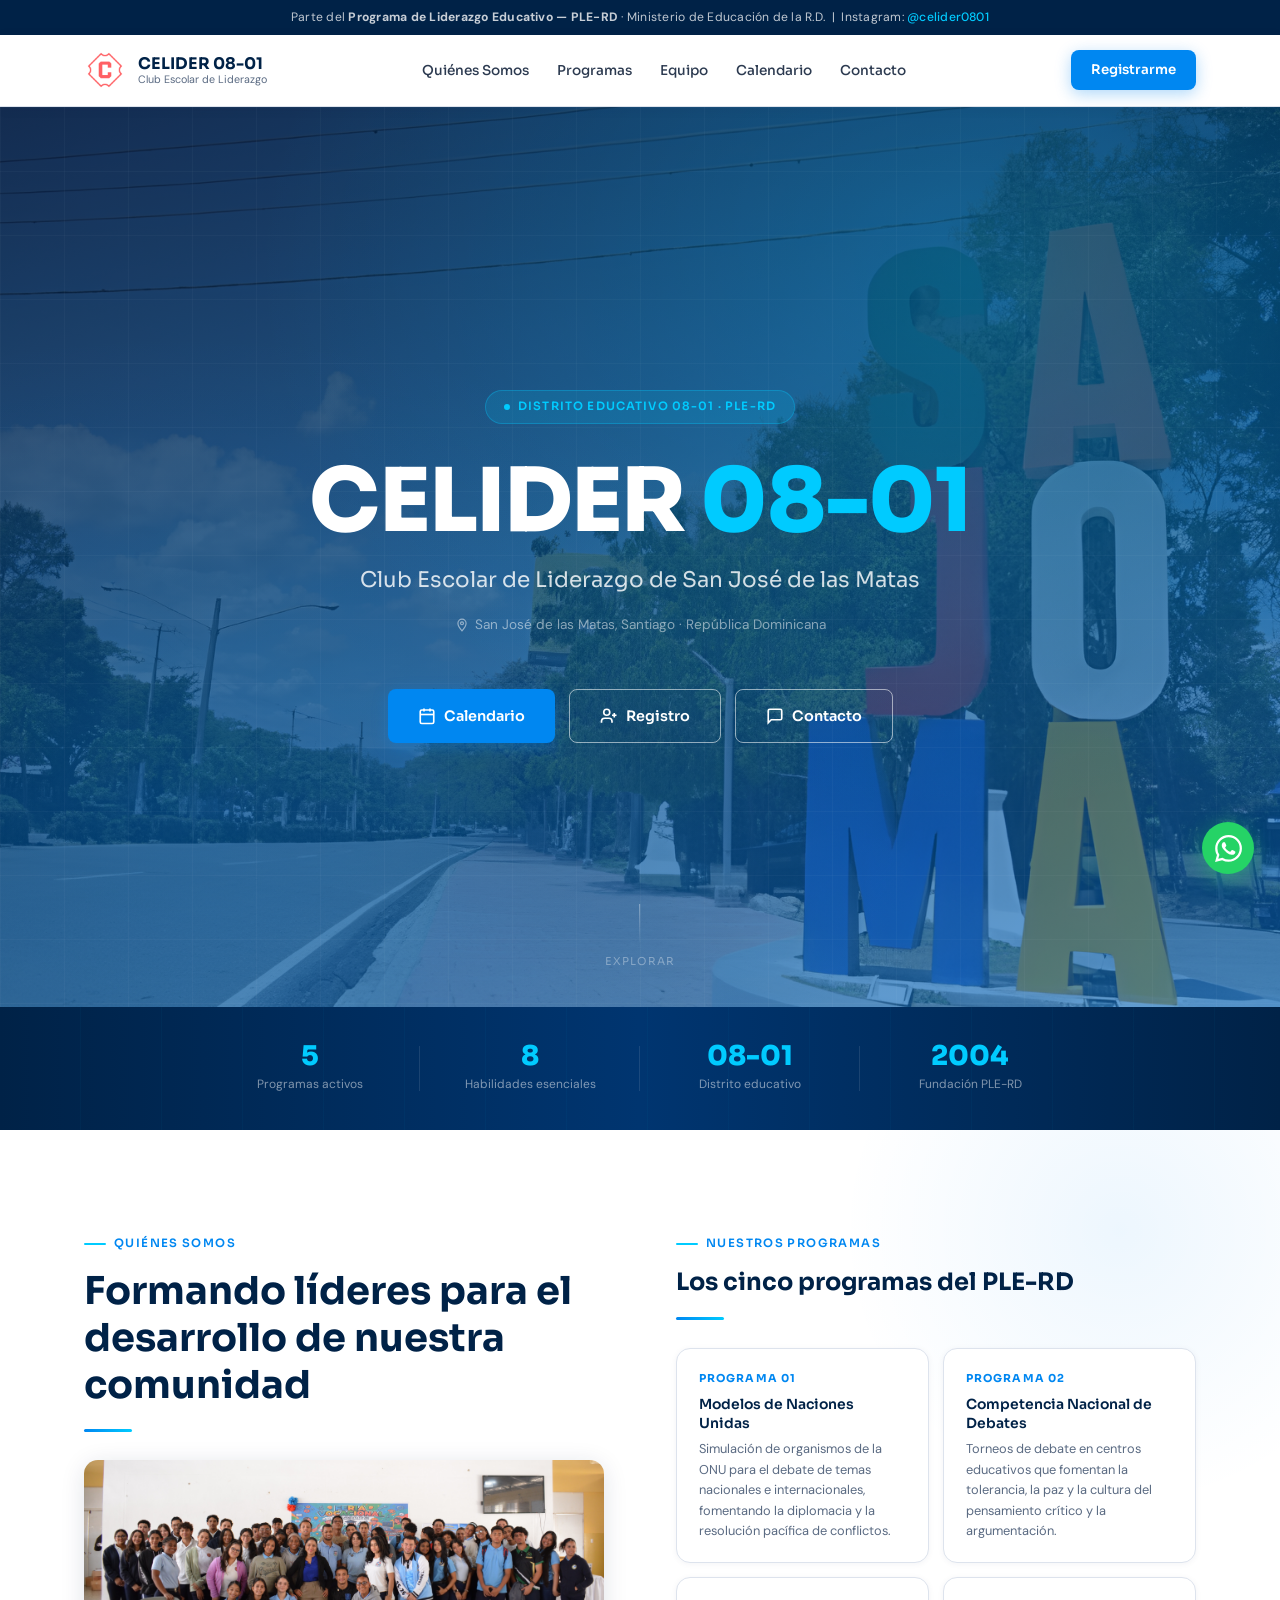
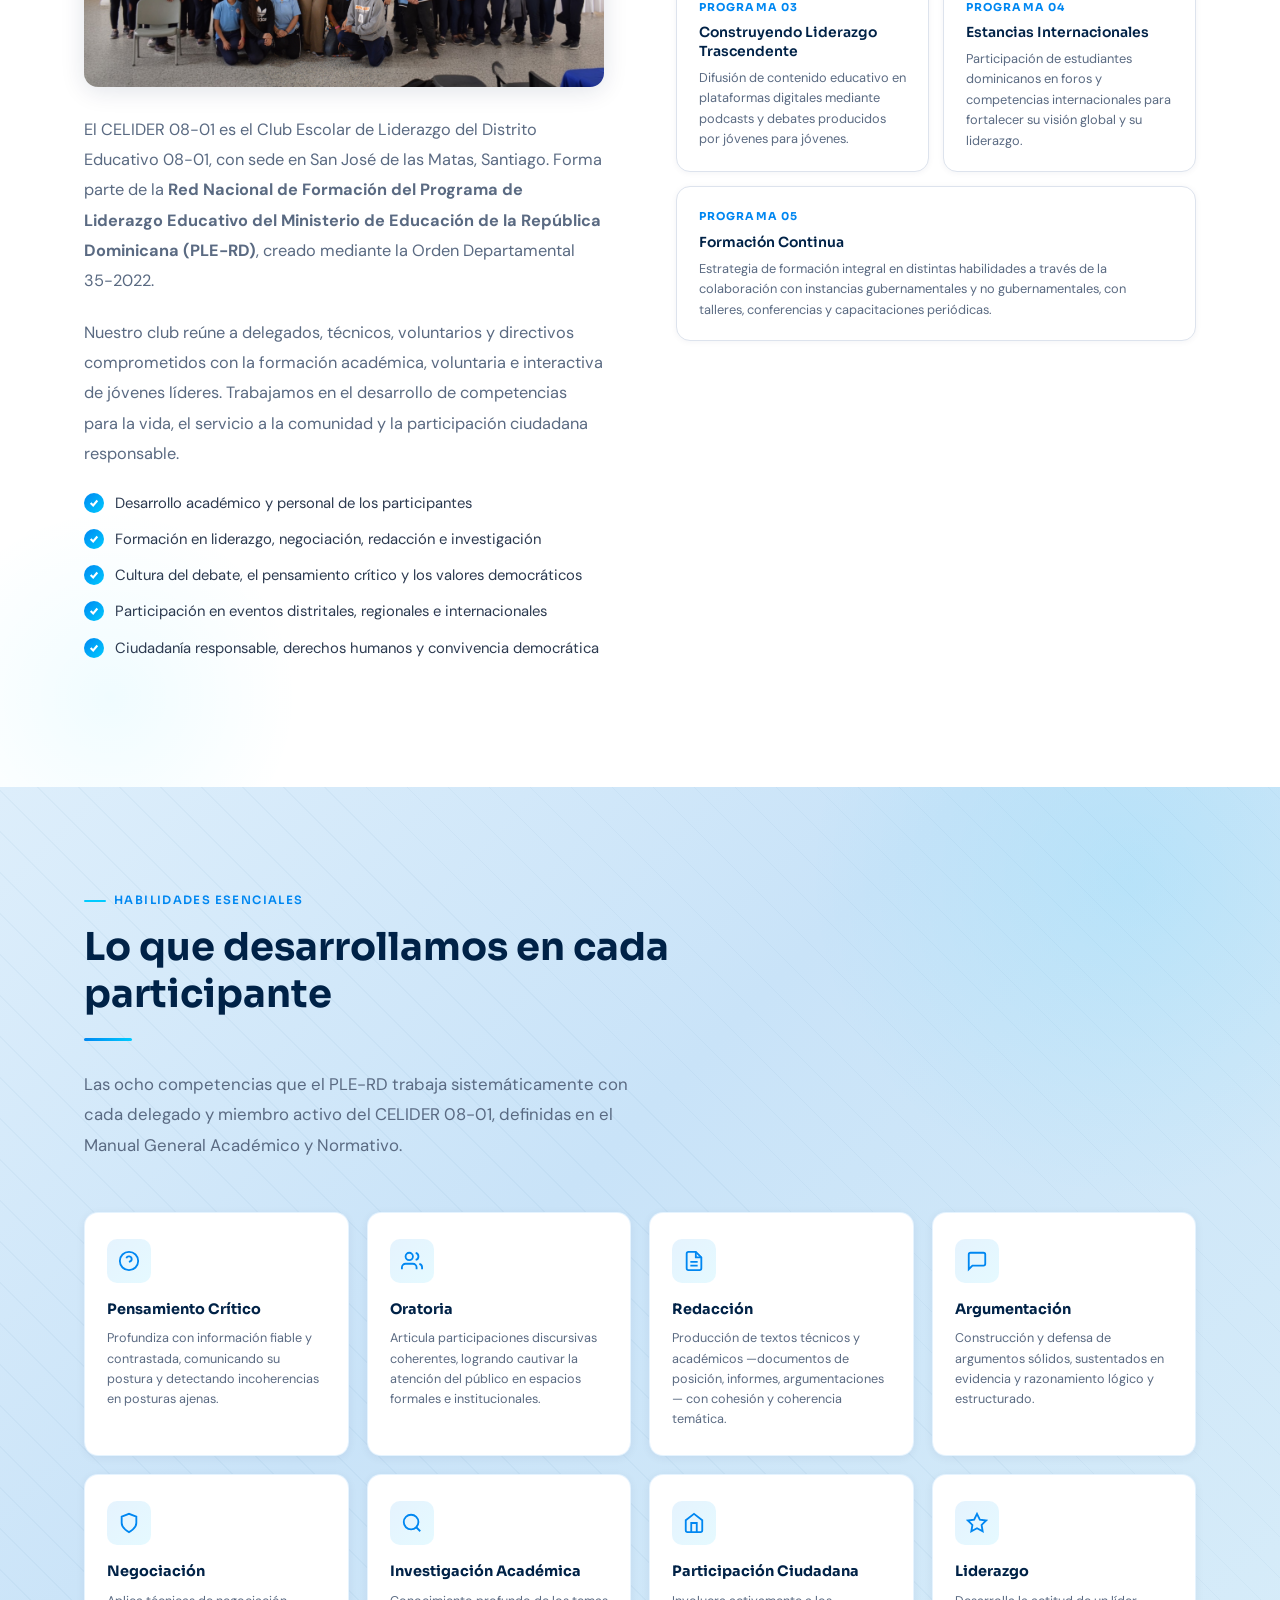
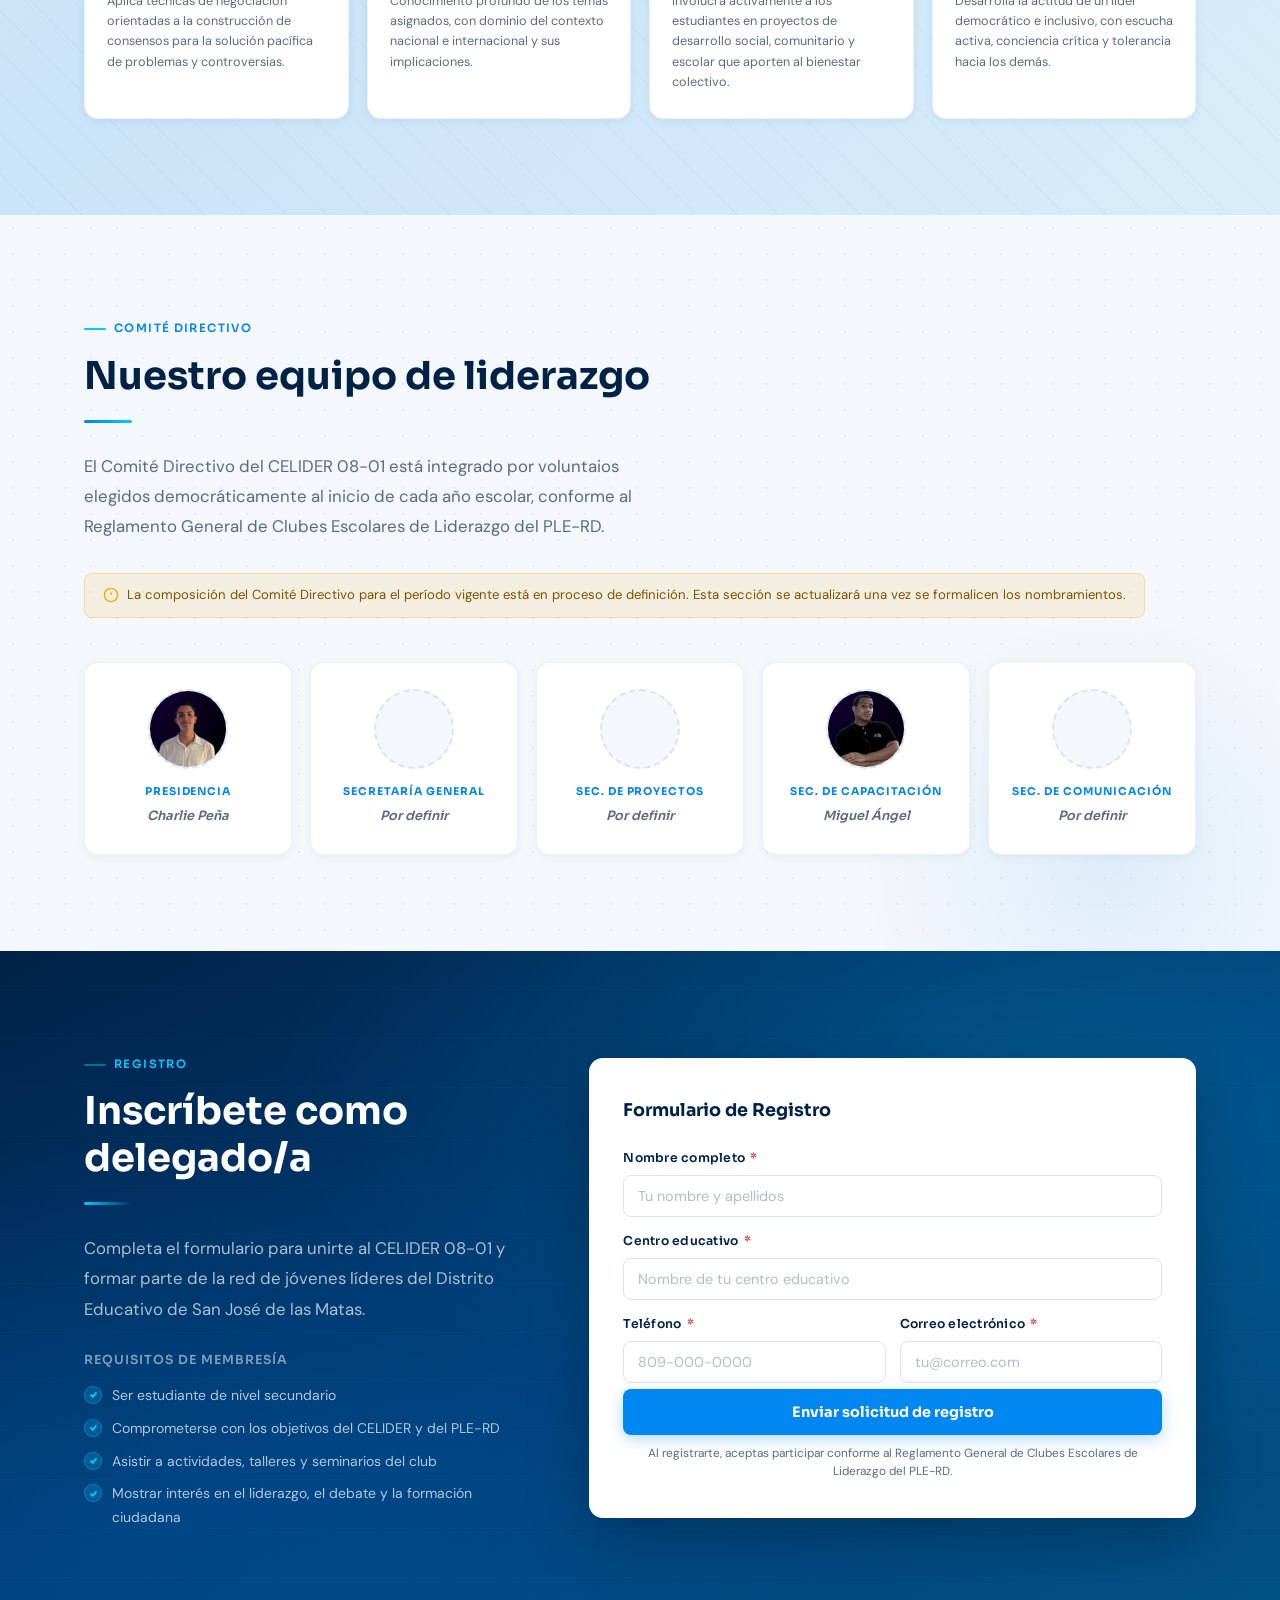
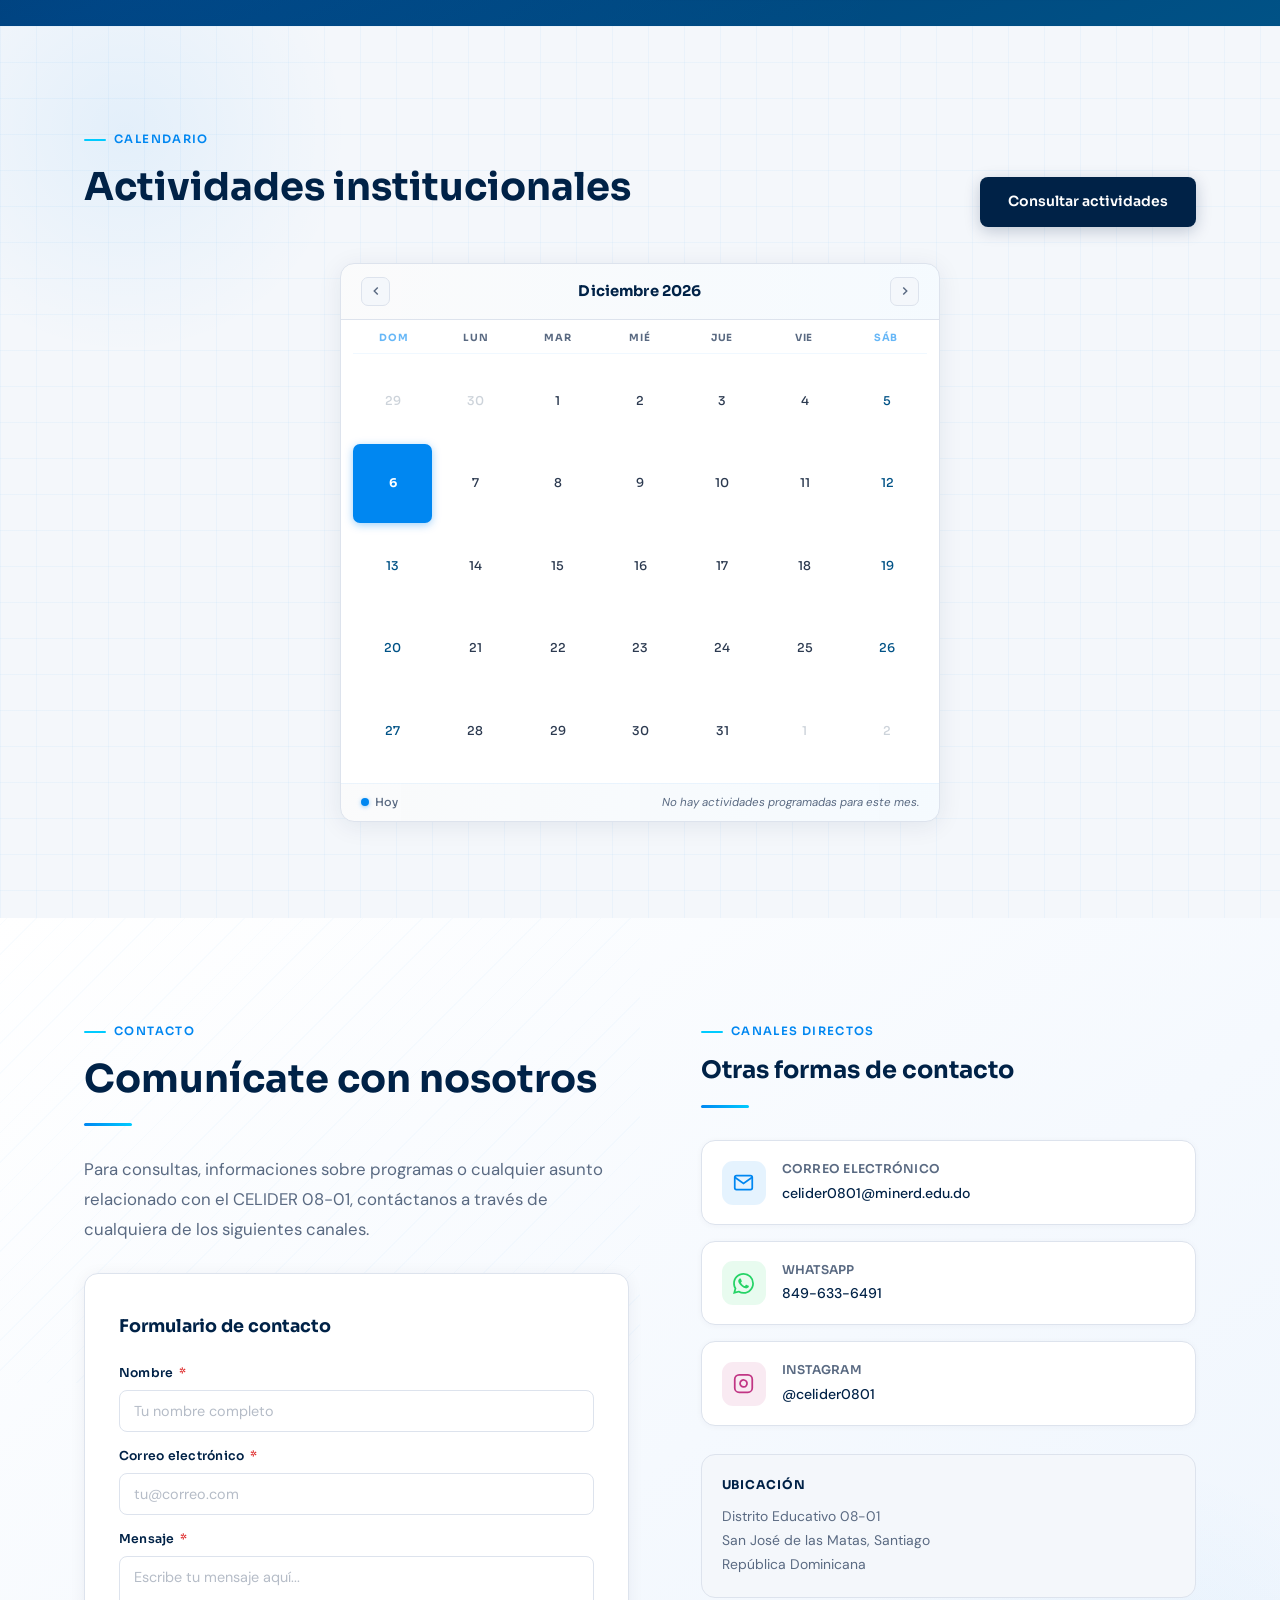
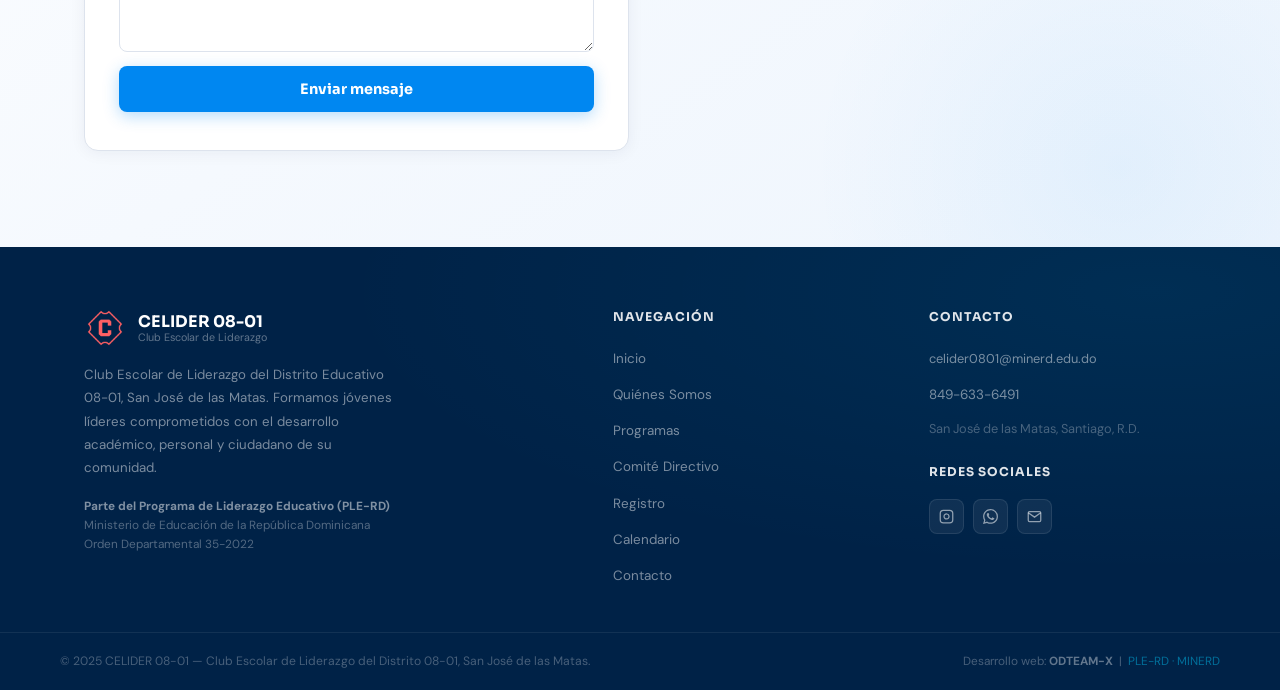
==== commit da4274bc: "Add files via upload" ====
--- a/index.html
+++ b/index.html
@@ -532,4 +532,4 @@
 
 <script src="script.js"></script>
 </body>
-</html>
+</html>
--- a/styles.css
+++ b/styles.css
@@ -545,3 +545,111 @@
   .cal-day{font-size:.68rem;min-height:26px}
   .cal-widget{max-width:100%}
 }
+
+/* ══════════════════════════════════════════════
+   EVENTOS EN CALENDARIO — puntos y modal
+══════════════════════════════════════════════ */
+
+/* Día con evento */
+.cal-day.has-event { position:relative; }
+.cal-day.has-event > span { display:block; line-height:1; }
+
+/* Puntos debajo del número */
+.ev-dots {
+  display:flex; justify-content:center; gap:3px;
+  position:absolute; bottom:3px; left:50%; transform:translateX(-50%);
+}
+.ev-dot {
+  width:4px; height:4px; border-radius:50%;
+  background:var(--a4);
+  box-shadow:0 0 4px rgba(0,203,255,.6);
+}
+.cal-day.today .ev-dot { background:rgba(255,255,255,.9); }
+.cal-day.has-event:not(.today):hover { background:rgba(0,203,255,.1); color:var(--a1); }
+
+/* Leyenda de evento */
+.ev-legend-dot { background:var(--a4); box-shadow:0 1px 4px rgba(0,203,255,.5); }
+
+/* ── Modal ── */
+#cal-modal {
+  display:flex; align-items:center; justify-content:center;
+  position:fixed; inset:0; z-index:200;
+  background:rgba(0,22,55,.55);
+  backdrop-filter:blur(6px);
+  opacity:0; pointer-events:none;
+  transition:opacity .25s ease;
+}
+#cal-modal.open { opacity:1; pointer-events:all; }
+
+.cal-modal-box {
+  background:var(--w);
+  border-radius:18px;
+  padding:32px 28px 28px;
+  max-width:420px; width:calc(100% - 32px);
+  position:relative;
+  box-shadow:0 24px 64px rgba(0,34,71,.28);
+  transform:translateY(16px);
+  transition:transform .25s ease;
+}
+#cal-modal.open .cal-modal-box { transform:translateY(0); }
+
+.cal-modal-close {
+  position:absolute; top:14px; right:14px;
+  width:30px; height:30px; border-radius:8px;
+  display:flex; align-items:center; justify-content:center;
+  background:var(--gb); border:1px solid var(--gl);
+  cursor:pointer; transition:all .2s; color:var(--gt);
+}
+.cal-modal-close:hover { background:var(--gl); color:var(--a1); }
+.cal-modal-close svg { width:14px; height:14px; }
+
+.cal-modal-tag {
+  display:inline-flex; align-items:center; gap:6px;
+  font-size:.68rem; font-weight:700; color:var(--a3);
+  text-transform:uppercase; letter-spacing:.1em;
+  margin-bottom:8px;
+}
+.cal-modal-tag::before {
+  content:''; width:16px; height:2px;
+  background:var(--a4); border-radius:2px; display:inline-block;
+}
+
+.cal-modal-date {
+  font-family:var(--fd); font-size:1rem; font-weight:700;
+  color:var(--a1); margin-bottom:20px;
+  padding-bottom:16px; border-bottom:1px solid var(--gl);
+}
+
+.cal-modal-events { display:flex; flex-direction:column; gap:12px; }
+
+.cal-modal-item {
+  display:flex; align-items:center; gap:12px;
+  background:var(--gb); border-radius:10px;
+  padding:14px 16px; border:1px solid var(--gl);
+  flex-wrap:wrap;
+}
+.cal-modal-dot {
+  width:8px; height:8px; border-radius:50%;
+  flex-shrink:0;
+  background:linear-gradient(135deg,var(--a3),var(--a4));
+  box-shadow:0 0 6px rgba(0,203,255,.5);
+}
+.cal-modal-name {
+  font-family:var(--fd); font-size:.88rem; font-weight:600;
+  color:var(--a1); flex:1;
+}
+.cal-modal-btn {
+  display:inline-flex; align-items:center; gap:6px;
+  padding:7px 16px; border-radius:7px;
+  background:var(--a3); color:var(--w);
+  font-family:var(--fd); font-size:.76rem; font-weight:700;
+  text-decoration:none; transition:all .2s;
+  box-shadow:0 3px 10px rgba(0,135,241,.3); white-space:nowrap;
+}
+.cal-modal-btn:hover { background:var(--a1); transform:translateY(-1px); }
+.cal-modal-btn svg { flex-shrink:0; }
+
+@media(max-width:480px){
+  .cal-modal-box { padding:24px 18px 20px; }
+  .cal-modal-date { font-size:.9rem; }
+}
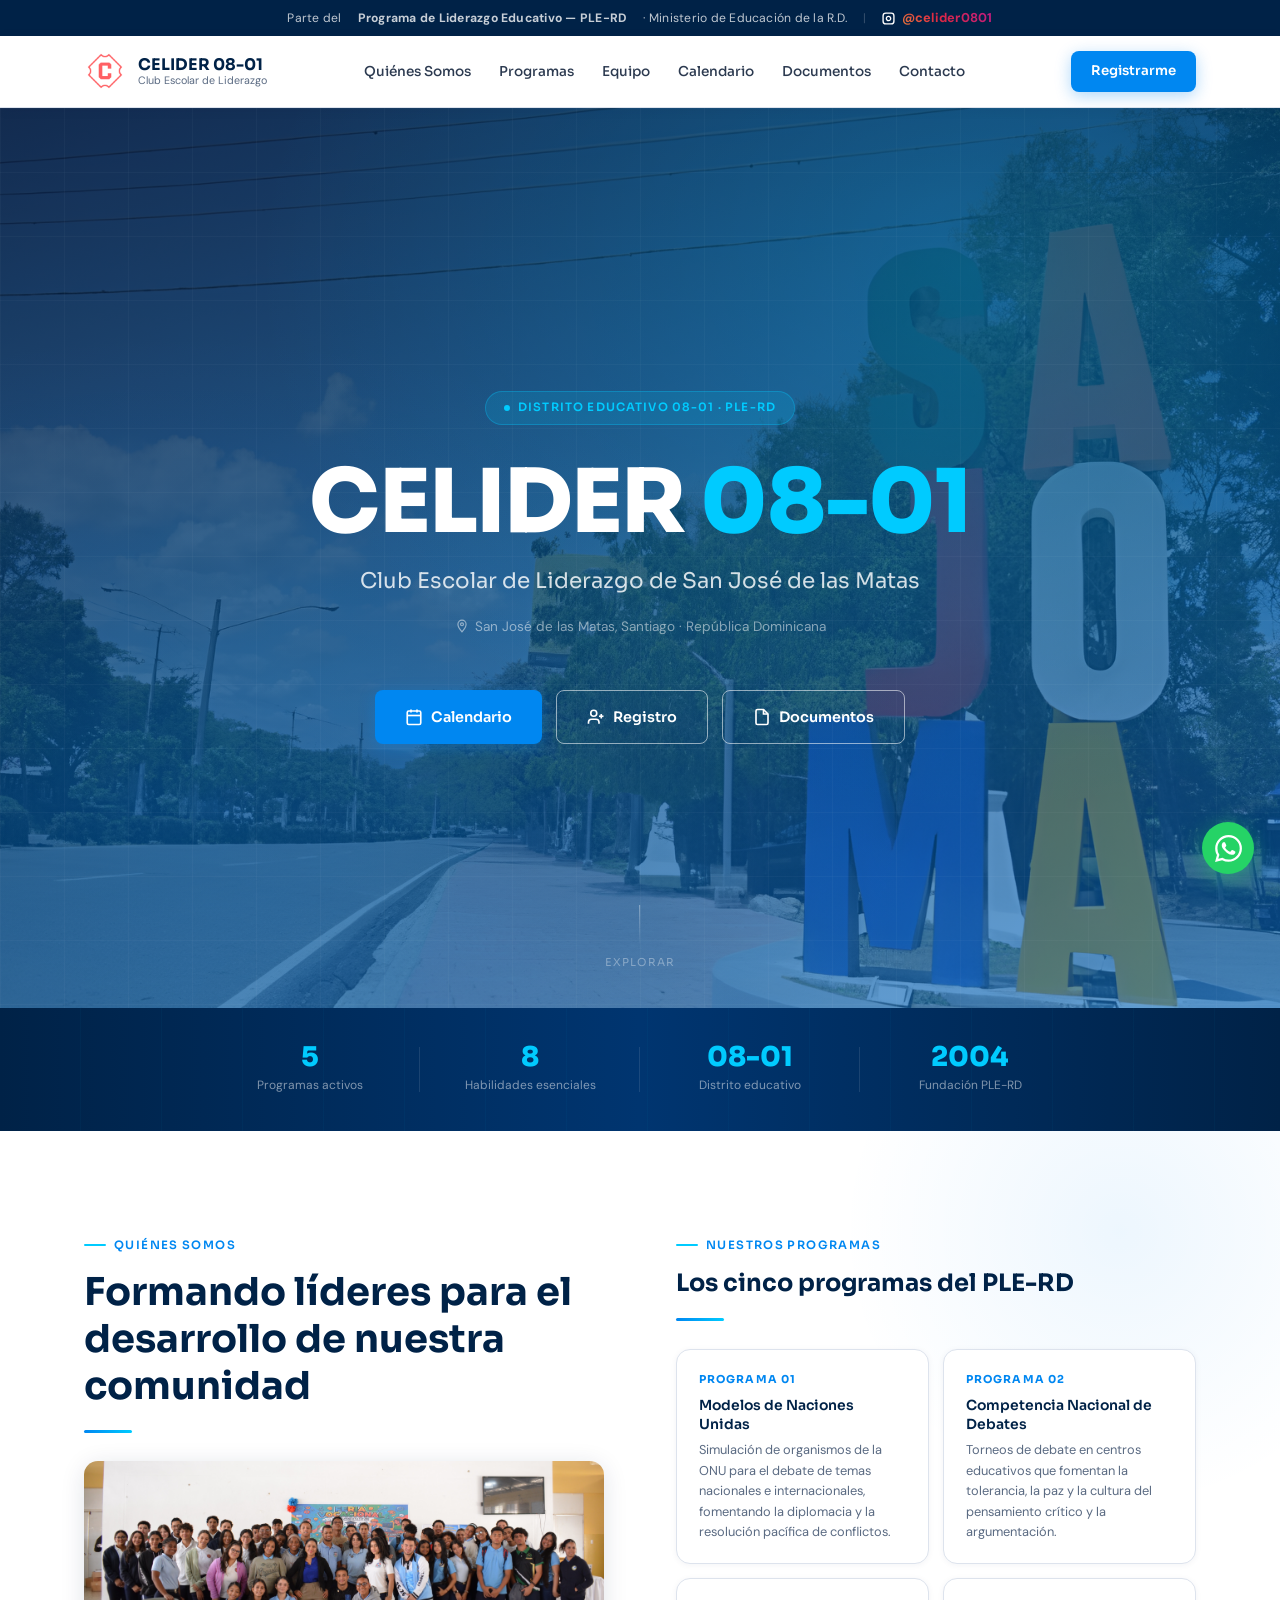
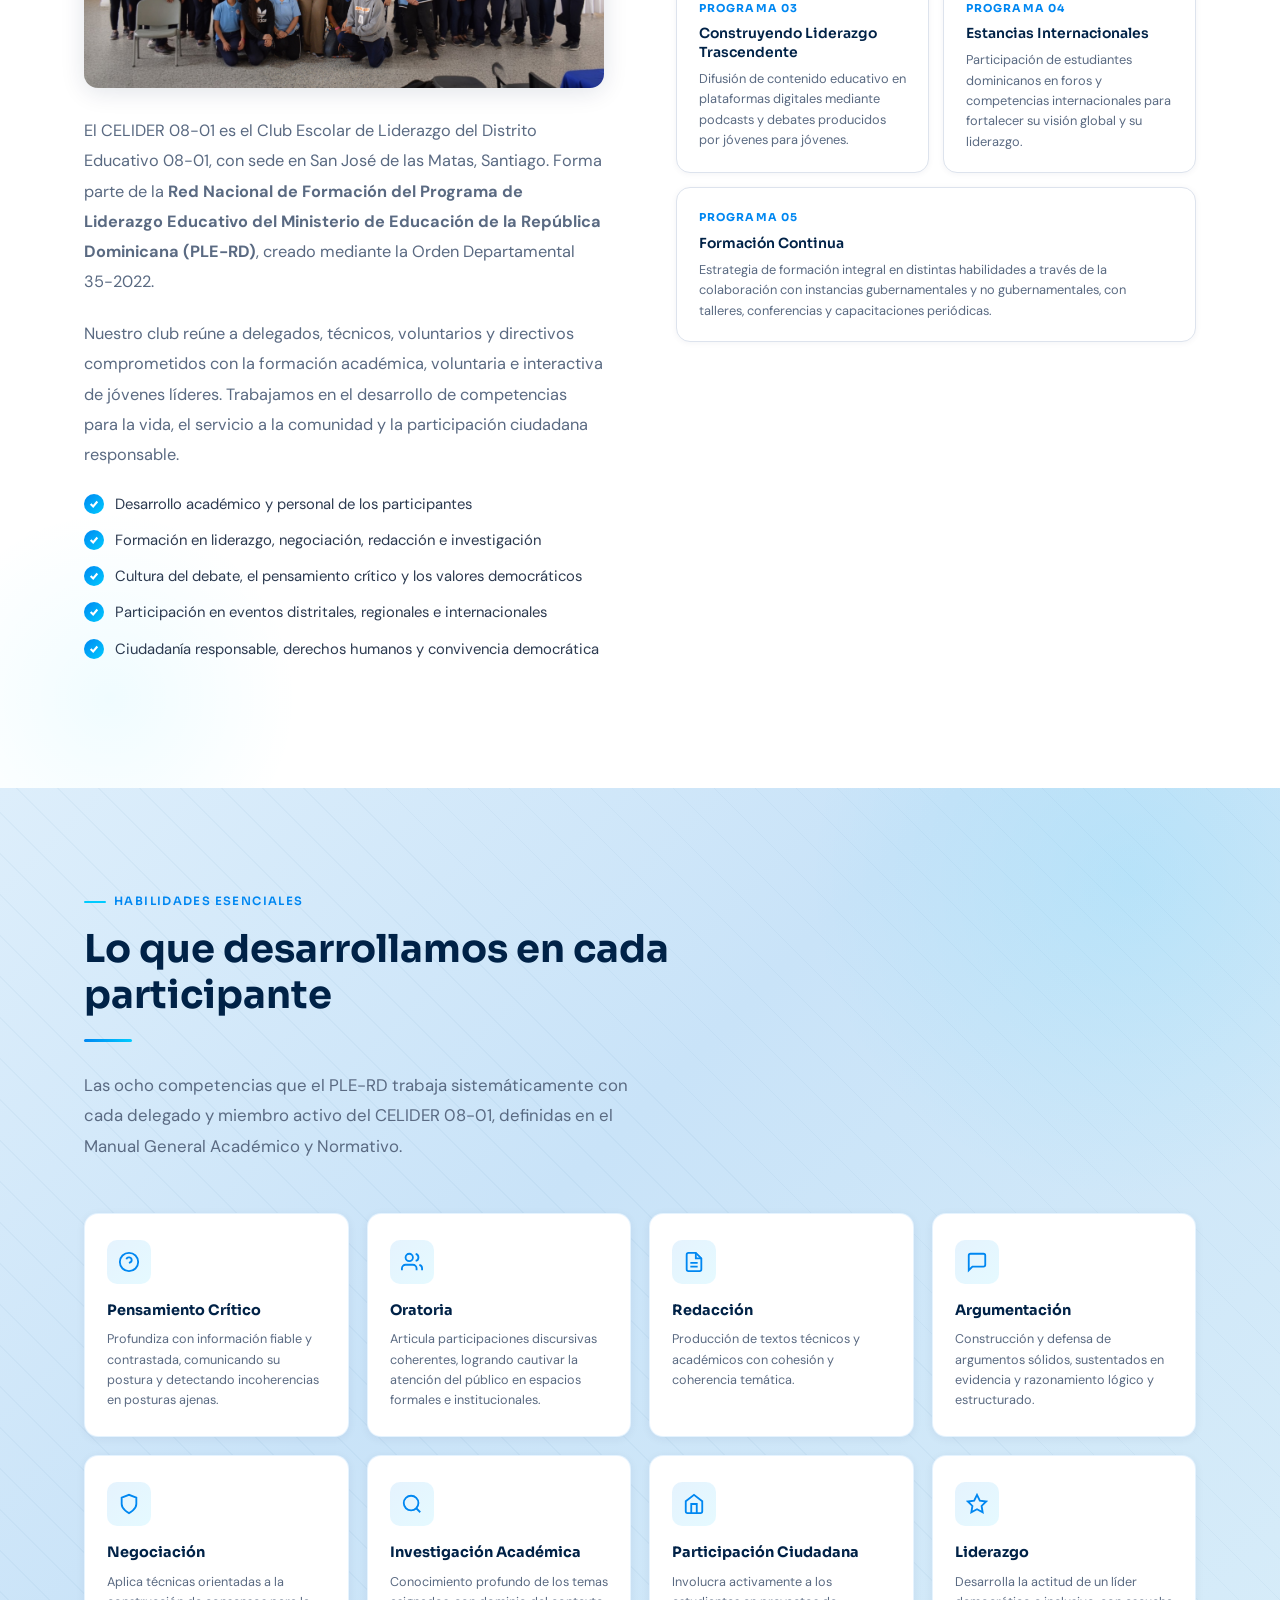
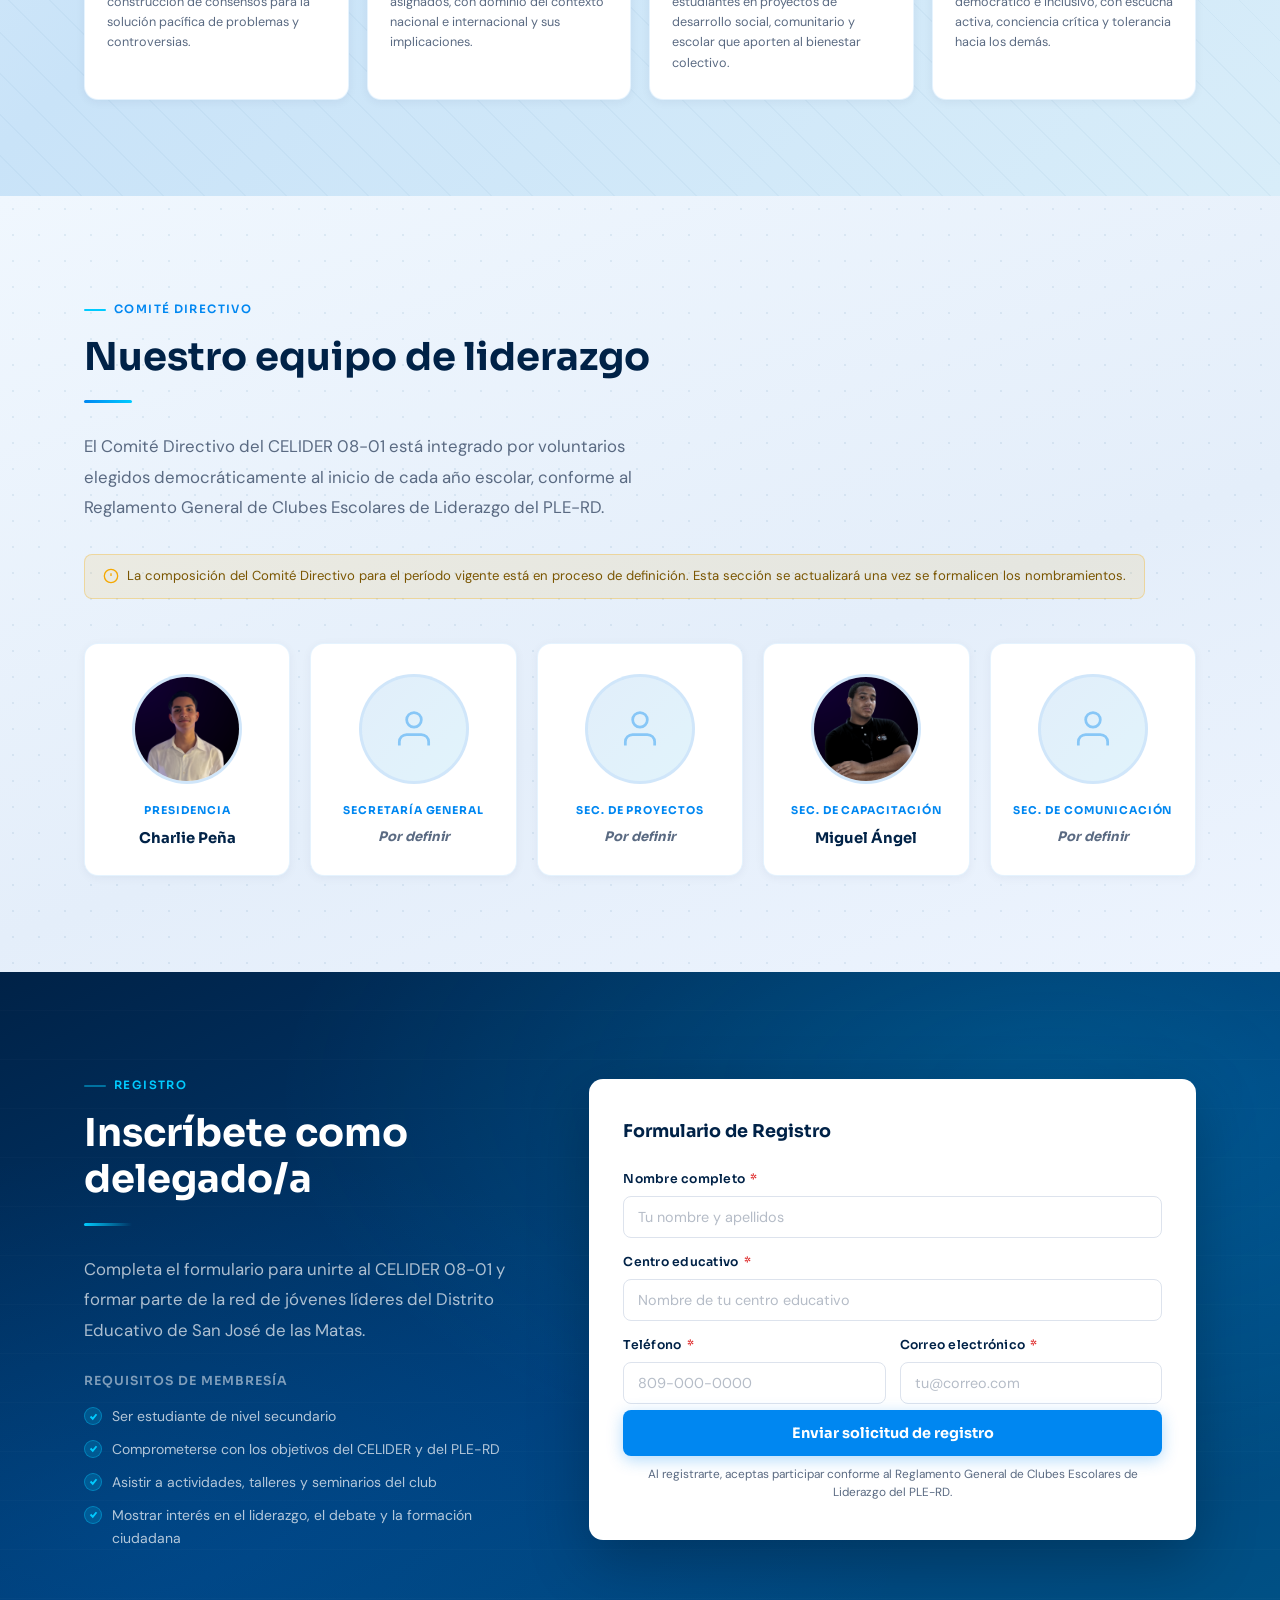
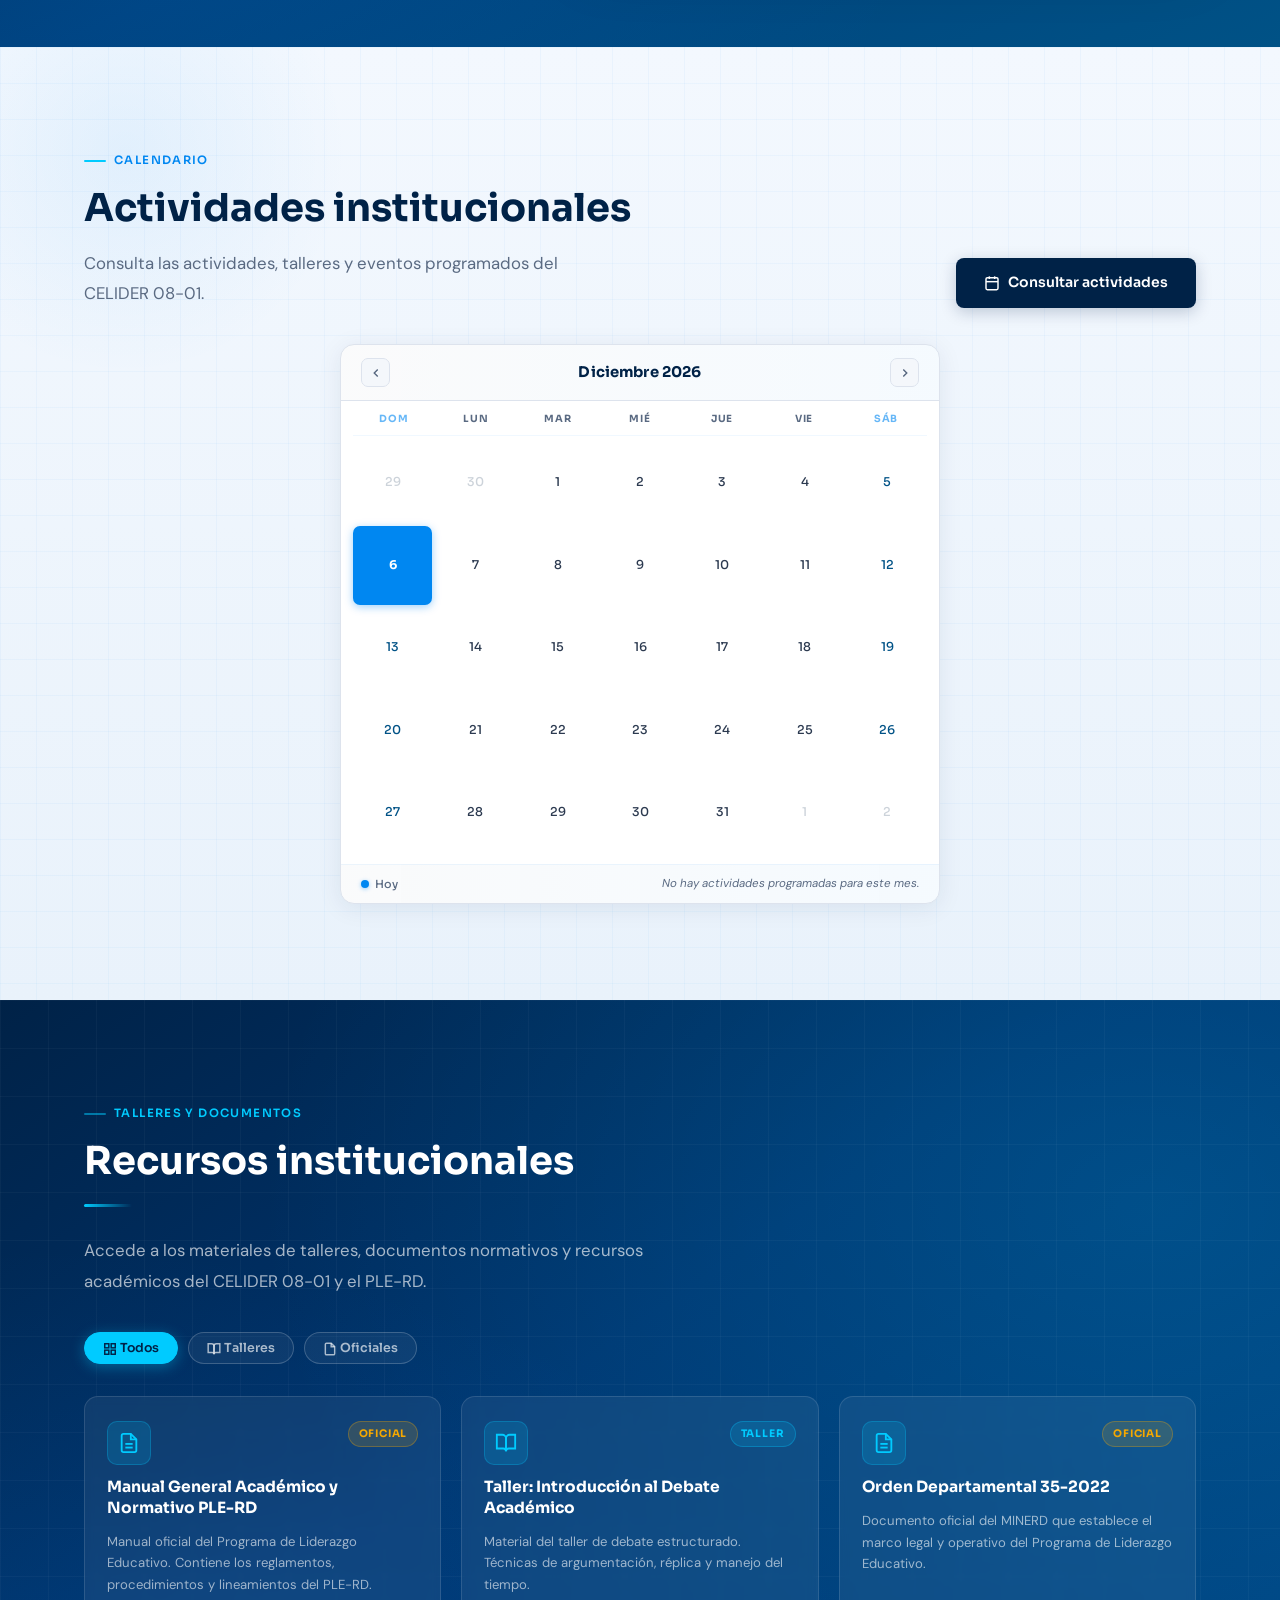
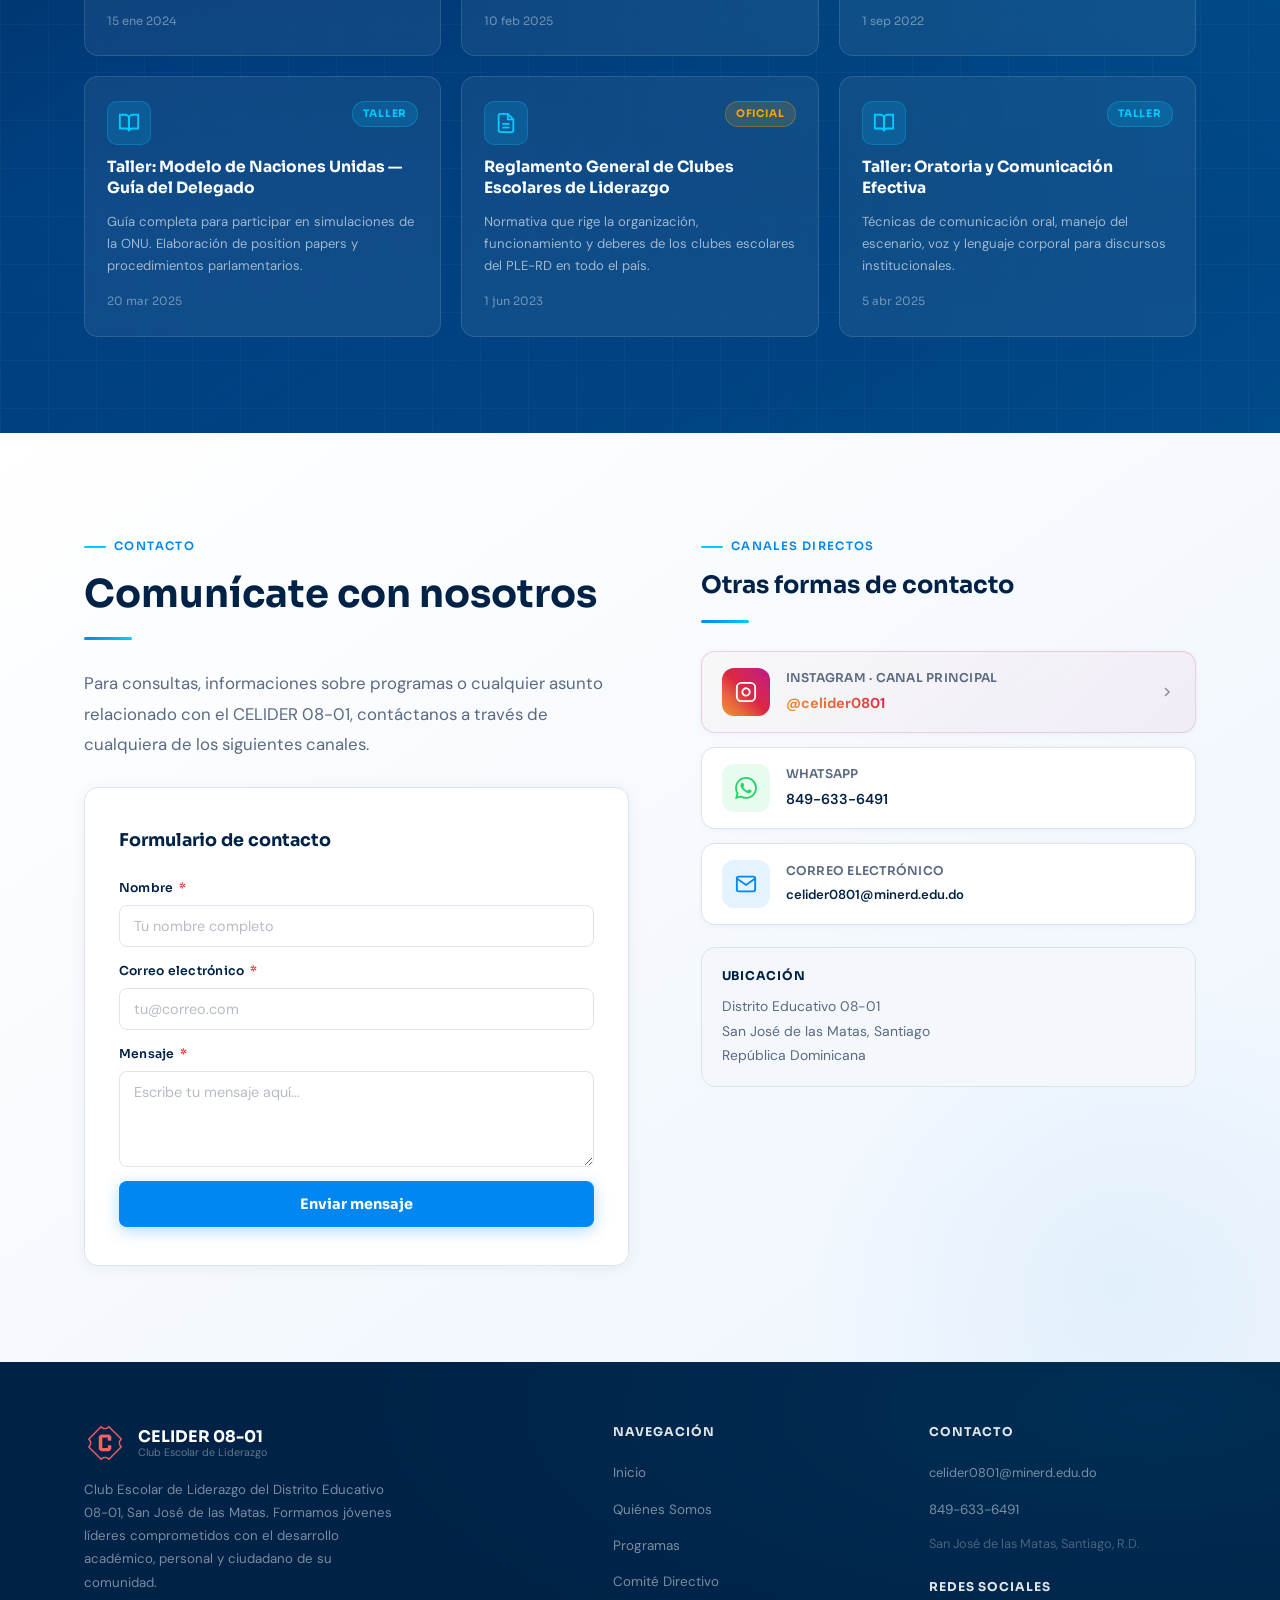
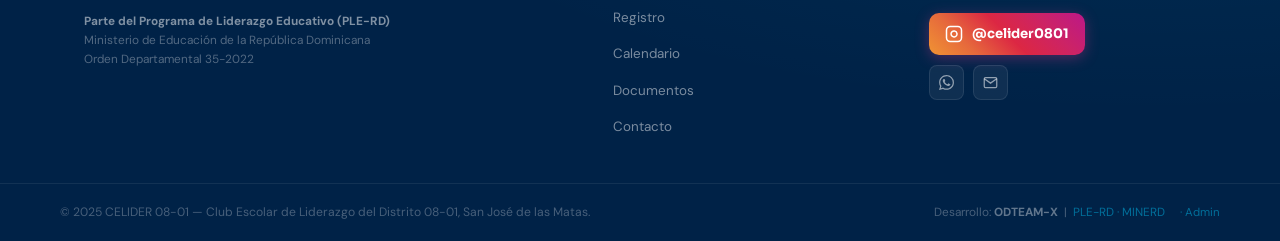
==== commit 4441578f: "Refactor to modular architecture with full platform features - Split monolithic index.html into modu" ====
--- a/index.html
+++ b/index.html
@@ -1,535 +1,57 @@
-<!DOCTYPE html>
-<html lang="es">
-<head>
-  <meta charset="UTF-8" />
-  <meta name="viewport" content="width=device-width, initial-scale=1.0" />
-  <title>CELIDER 08-01 — Club Escolar de Liderazgo · San José de las Matas</title>
-  <meta name="description" content="CELIDER 08-01 — Club Escolar de Liderazgo del Distrito Educativo 08-01, San José de las Matas. Parte del Programa de Liderazgo Educativo del Ministerio de Educación de la República Dominicana." />
-  <meta name="robots" content="index, follow" />
-  <meta property="og:title" content="CELIDER 08-01 — Club Escolar de Liderazgo" />
-  <meta property="og:description" content="Club Escolar de Liderazgo del Distrito 08-01, San José de las Matas, República Dominicana." />
-  <meta property="og:type" content="website" />
-  <link rel="preconnect" href="https://fonts.googleapis.com" />
-  <link rel="preconnect" href="https://fonts.gstatic.com" crossorigin />
-  <link href="https://fonts.googleapis.com/css2?family=Sora:wght@300;400;500;600;700;800&family=DM+Sans:ital,opsz,wght@0,9..40,300;0,9..40,400;0,9..40,500;0,9..40,600;1,9..40,400&display=swap" rel="stylesheet" />
-  <link rel="stylesheet" href="styles.css" />
-</head>
-<body>
-
-<!-- TOP BAR -->
-<div class="topbar">
-  Parte del <strong style="color:rgba(255,255,255,.78)">Programa de Liderazgo Educativo — PLE-RD</strong> · Ministerio de Educación de la R.D. &nbsp;|&nbsp;
-  Instagram: <a href="https://instagram.com/celider0801" target="_blank" rel="noopener">@celider0801</a>
-</div>
-
-<!-- NAVBAR -->
-<nav class="nav" aria-label="Navegación principal">
-  <div class="nav-in">
-    <a href="#inicio" class="logo">
-      <div class="logo-img-wrap">
-        <img src="logo.png" alt="Logo CELIDER 08-01" />
-      </div>
-      <div class="logo-tx">
-        <span class="logo-n">CELIDER 08-01</span>
-        <span class="logo-s">Club Escolar de Liderazgo</span>
-      </div>
-    </a>
-    <div class="nav-links">
-      <a href="#quienes-somos">Quiénes Somos</a>
-      <a href="#habilidades">Programas</a>
-      <a href="#equipo">Equipo</a>
-      <a href="#calendario">Calendario</a>
-      <a href="#contacto">Contacto</a>
-    </div>
-    <a href="#registro" class="btn bp nav-cta">Registrarme</a>
-    <button class="ham" id="ham" aria-label="Abrir menú" aria-expanded="false">
-      <span></span><span></span><span></span>
-    </button>
-  </div>
-</nav>
-
-<!-- MOBILE MENU -->
-<div class="nav-mob" id="nmob">
-  <a href="#quienes-somos">Quiénes Somos</a>
-  <a href="#habilidades">Programas</a>
-  <a href="#equipo">Equipo</a>
-  <a href="#calendario">Calendario</a>
-  <a href="#contacto">Contacto</a>
-  <a href="#registro" class="btn bp">Registrarme</a>
-</div>
-
-<main>
-
-<!-- ══ HERO ══ -->
-<section id="inicio" aria-label="Presentación">
-  <!-- IMAGEN DE FONDO DEL HERO: reemplazar esta div con una imagen real usando background-image en CSS -->
-  <div class="hero-bg-placeholder" aria-hidden="true"></div>
-  <div class="hero-in">
-    <div class="badge">
-      <span class="badge-dot"></span>
-      Distrito Educativo 08-01 · PLE-RD
-    </div>
-    <h1 class="h-tit">CELIDER <span>08-01</span></h1>
-    <p class="h-sub">Club Escolar de Liderazgo de San José de las Matas</p>
-    <p class="h-loc">
-      <svg viewBox="0 0 24 24" fill="none" stroke="currentColor" stroke-width="2"><path d="M12 2C8.13 2 5 5.13 5 9c0 5.25 7 13 7 13s7-7.75 7-13c0-3.87-3.13-7-7-7zm0 9.5c-1.38 0-2.5-1.12-2.5-2.5s1.12-2.5 2.5-2.5 2.5 1.12 2.5 2.5-1.12 2.5-2.5 2.5z"/></svg>
-      San José de las Matas, Santiago · República Dominicana
-    </p>
-    <div class="h-btns">
-      <a href="#calendario" class="btn bp">
-        <svg width="18" height="18" viewBox="0 0 24 24" fill="none" stroke="currentColor" stroke-width="2.2"><rect x="3" y="4" width="18" height="18" rx="2"/><line x1="16" y1="2" x2="16" y2="6"/><line x1="8" y1="2" x2="8" y2="6"/><line x1="3" y1="10" x2="21" y2="10"/></svg>
-        Calendario
-      </a>
-      <a href="#registro" class="btn bs">
-        <svg width="18" height="18" viewBox="0 0 24 24" fill="none" stroke="currentColor" stroke-width="2.2"><path d="M16 21v-2a4 4 0 0 0-4-4H6a4 4 0 0 0-4 4v2"/><circle cx="9" cy="7" r="4"/><line x1="19" y1="8" x2="19" y2="14"/><line x1="22" y1="11" x2="16" y2="11"/></svg>
-        Registro
-      </a>
-      <a href="#contacto" class="btn bs">
-        <svg width="18" height="18" viewBox="0 0 24 24" fill="none" stroke="currentColor" stroke-width="2.2"><path d="M21 15a2 2 0 0 1-2 2H7l-4 4V5a2 2 0 0 1 2-2h14a2 2 0 0 1 2 2z"/></svg>
-        Contacto
-      </a>
-    </div>
-  </div>
-  <div class="scroll-ind" aria-hidden="true">
-    <div class="scroll-line"></div>
-    <span>Explorar</span>
-  </div>
-</section>
-
-<!-- STATS BAR -->
-<div class="stats">
-  <div class="stats-g">
-    <div class="stat"><div class="stat-n">5</div><div class="stat-l">Programas activos</div></div>
-    <div class="stat"><div class="stat-n">8</div><div class="stat-l">Habilidades esenciales</div></div>
-    <div class="stat"><div class="stat-n">08-01</div><div class="stat-l">Distrito educativo</div></div>
-    <div class="stat"><div class="stat-n">2004</div><div class="stat-l">Fundación PLE-RD</div></div>
-  </div>
-</div>
-
-<!-- ══ QUIÉNES SOMOS ══ -->
-<section id="quienes-somos" class="sec">
-  <div class="c">
-    <div class="qs-g">
-      <div class="an">
-        <span class="etiq">Quiénes Somos</span>
-        <h2 class="tit">Formando líderes para el desarrollo de nuestra comunidad</h2>
-        <div class="sep"></div>
-
-        <!-- Fotografía del club -->
-        <div class="img-qs-wrap an">
-          <img src="celider0801.jpeg" alt="Fotografía del CELIDER 08-01" class="img-qs-real" />
-        </div>
-
-        <p class="qs-p">El CELIDER 08-01 es el Club Escolar de Liderazgo del Distrito Educativo 08-01, con sede en San José de las Matas, Santiago. Forma parte de la <strong>Red Nacional de Formación del Programa de Liderazgo Educativo del Ministerio de Educación de la República Dominicana (PLE-RD)</strong>, creado mediante la Orden Departamental 35-2022.</p>
-        <p class="qs-p">Nuestro club reúne a delegados, técnicos, voluntarios y directivos comprometidos con la formación académica, voluntaria e interactiva de jóvenes líderes. Trabajamos en el desarrollo de competencias para la vida, el servicio a la comunidad y la participación ciudadana responsable.</p>
-        <ul class="qs-ul">
-          <li class="qs-li">
-            <div class="qs-ck"><svg viewBox="0 0 12 12" fill="none" stroke="white" stroke-width="2.5"><polyline points="2,6 5,9 10,3"/></svg></div>
-            <span>Desarrollo académico y personal de los participantes</span>
-          </li>
-          <li class="qs-li">
-            <div class="qs-ck"><svg viewBox="0 0 12 12" fill="none" stroke="white" stroke-width="2.5"><polyline points="2,6 5,9 10,3"/></svg></div>
-            <span>Formación en liderazgo, negociación, redacción e investigación</span>
-          </li>
-          <li class="qs-li">
-            <div class="qs-ck"><svg viewBox="0 0 12 12" fill="none" stroke="white" stroke-width="2.5"><polyline points="2,6 5,9 10,3"/></svg></div>
-            <span>Cultura del debate, el pensamiento crítico y los valores democráticos</span>
-          </li>
-          <li class="qs-li">
-            <div class="qs-ck"><svg viewBox="0 0 12 12" fill="none" stroke="white" stroke-width="2.5"><polyline points="2,6 5,9 10,3"/></svg></div>
-            <span>Participación en eventos distritales, regionales e internacionales</span>
-          </li>
-          <li class="qs-li">
-            <div class="qs-ck"><svg viewBox="0 0 12 12" fill="none" stroke="white" stroke-width="2.5"><polyline points="2,6 5,9 10,3"/></svg></div>
-            <span>Ciudadanía responsable, derechos humanos y convivencia democrática</span>
-          </li>
-        </ul>
-      </div>
-      <div class="an d2">
-        <span class="etiq">Nuestros Programas</span>
-        <h3 class="tit" style="font-size:1.5rem">Los cinco programas del PLE-RD</h3>
-        <div class="sep"></div>
-        <div class="prog-g">
-          <div class="prog">
-            <div class="prog-n">Programa 01</div>
-            <div class="prog-t">Modelos de Naciones Unidas</div>
-            <div class="prog-d">Simulación de organismos de la ONU para el debate de temas nacionales e internacionales, fomentando la diplomacia y la resolución pacífica de conflictos.</div>
-          </div>
-          <div class="prog">
-            <div class="prog-n">Programa 02</div>
-            <div class="prog-t">Competencia Nacional de Debates</div>
-            <div class="prog-d">Torneos de debate en centros educativos que fomentan la tolerancia, la paz y la cultura del pensamiento crítico y la argumentación.</div>
-          </div>
-          <div class="prog">
-            <div class="prog-n">Programa 03</div>
-            <div class="prog-t">Construyendo Liderazgo Trascendente</div>
-            <div class="prog-d">Difusión de contenido educativo en plataformas digitales mediante podcasts y debates producidos por jóvenes para jóvenes.</div>
-          </div>
-          <div class="prog">
-            <div class="prog-n">Programa 04</div>
-            <div class="prog-t">Estancias Internacionales</div>
-            <div class="prog-d">Participación de estudiantes dominicanos en foros y competencias internacionales para fortalecer su visión global y su liderazgo.</div>
-          </div>
-          <div class="prog prog-f">
-            <div class="prog-n">Programa 05</div>
-            <div class="prog-t">Formación Continua</div>
-            <div class="prog-d">Estrategia de formación integral en distintas habilidades a través de la colaboración con instancias gubernamentales y no gubernamentales, con talleres, conferencias y capacitaciones periódicas.</div>
-          </div>
-        </div>
-      </div>
-    </div>
-  </div>
-</section>
-
-<!-- ══ HABILIDADES ══ -->
-<section id="habilidades" class="sec">
-  <div class="c">
-    <div class="an" style="max-width:640px;margin-bottom:52px">
-      <span class="etiq">Habilidades Esenciales</span>
-      <h2 class="tit">Lo que desarrollamos en cada participante</h2>
-      <div class="sep"></div>
-      <p class="sub">Las ocho competencias que el PLE-RD trabaja sistemáticamente con cada delegado y miembro activo del CELIDER 08-01, definidas en el Manual General Académico y Normativo.</p>
-    </div>
-    <div class="hab-g">
-      <div class="hab an d1">
-        <div class="hab-ic"><svg viewBox="0 0 24 24" fill="none" stroke="currentColor" stroke-width="2"><circle cx="12" cy="12" r="10"/><path d="M9.09 9a3 3 0 0 1 5.83 1c0 2-3 3-3 3"/><line x1="12" y1="17" x2="12.01" y2="17"/></svg></div>
-        <div class="hab-n">Pensamiento Crítico</div>
-        <div class="hab-d">Profundiza con información fiable y contrastada, comunicando su postura y detectando incoherencias en posturas ajenas.</div>
-      </div>
-      <div class="hab an d2">
-        <div class="hab-ic"><svg viewBox="0 0 24 24" fill="none" stroke="currentColor" stroke-width="2"><path d="M17 21v-2a4 4 0 0 0-4-4H5a4 4 0 0 0-4 4v2"/><circle cx="9" cy="7" r="4"/><path d="M23 21v-2a4 4 0 0 0-3-3.87"/><path d="M16 3.13a4 4 0 0 1 0 7.75"/></svg></div>
-        <div class="hab-n">Oratoria</div>
-        <div class="hab-d">Articula participaciones discursivas coherentes, logrando cautivar la atención del público en espacios formales e institucionales.</div>
-      </div>
-      <div class="hab an d3">
-        <div class="hab-ic"><svg viewBox="0 0 24 24" fill="none" stroke="currentColor" stroke-width="2"><path d="M14 2H6a2 2 0 0 0-2 2v16a2 2 0 0 0 2 2h12a2 2 0 0 0 2-2V8z"/><polyline points="14 2 14 8 20 8"/><line x1="16" y1="13" x2="8" y2="13"/><line x1="16" y1="17" x2="8" y2="17"/></svg></div>
-        <div class="hab-n">Redacción</div>
-        <div class="hab-d">Producción de textos técnicos y académicos —documentos de posición, informes, argumentaciones— con cohesión y coherencia temática.</div>
-      </div>
-      <div class="hab an d4">
-        <div class="hab-ic"><svg viewBox="0 0 24 24" fill="none" stroke="currentColor" stroke-width="2"><path d="M21 15a2 2 0 0 1-2 2H7l-4 4V5a2 2 0 0 1 2-2h14a2 2 0 0 1 2 2z"/></svg></div>
-        <div class="hab-n">Argumentación</div>
-        <div class="hab-d">Construcción y defensa de argumentos sólidos, sustentados en evidencia y razonamiento lógico y estructurado.</div>
-      </div>
-      <div class="hab an d1">
-        <div class="hab-ic"><svg viewBox="0 0 24 24" fill="none" stroke="currentColor" stroke-width="2"><path d="M12 22s8-4 8-10V5l-8-3-8 3v7c0 6 8 10 8 10z"/></svg></div>
-        <div class="hab-n">Negociación</div>
-        <div class="hab-d">Aplica técnicas de negociación orientadas a la construcción de consensos para la solución pacífica de problemas y controversias.</div>
-      </div>
-      <div class="hab an d2">
-        <div class="hab-ic"><svg viewBox="0 0 24 24" fill="none" stroke="currentColor" stroke-width="2"><circle cx="11" cy="11" r="8"/><line x1="21" y1="21" x2="16.65" y2="16.65"/></svg></div>
-        <div class="hab-n">Investigación Académica</div>
-        <div class="hab-d">Conocimiento profundo de los temas asignados, con dominio del contexto nacional e internacional y sus implicaciones.</div>
-      </div>
-      <div class="hab an d3">
-        <div class="hab-ic"><svg viewBox="0 0 24 24" fill="none" stroke="currentColor" stroke-width="2"><path d="M3 9l9-7 9 7v11a2 2 0 0 1-2 2H5a2 2 0 0 1-2-2z"/><polyline points="9 22 9 12 15 12 15 22"/></svg></div>
-        <div class="hab-n">Participación Ciudadana</div>
-        <div class="hab-d">Involucra activamente a los estudiantes en proyectos de desarrollo social, comunitario y escolar que aporten al bienestar colectivo.</div>
-      </div>
-      <div class="hab an d4">
-        <div class="hab-ic"><svg viewBox="0 0 24 24" fill="none" stroke="currentColor" stroke-width="2"><polygon points="12 2 15.09 8.26 22 9.27 17 14.14 18.18 21.02 12 17.77 5.82 21.02 7 14.14 2 9.27 8.91 8.26 12 2"/></svg></div>
-        <div class="hab-n">Liderazgo</div>
-        <div class="hab-d">Desarrolla la actitud de un líder democrático e inclusivo, con escucha activa, conciencia crítica y tolerancia hacia los demás.</div>
-      </div>
-    </div>
-  </div>
-</section>
-
-<!-- ══ EQUIPO ══ -->
-<section id="equipo" class="sec" style="background:var(--gb)">
-  <div class="c">
-    <div class="an" style="max-width:600px;margin-bottom:32px">
-      <span class="etiq">Comité Directivo</span>
-      <h2 class="tit">Nuestro equipo de liderazgo</h2>
-      <div class="sep"></div>
-      <p class="sub">El Comité Directivo del CELIDER 08-01 está integrado por voluntaios elegidos democráticamente al inicio de cada año escolar, conforme al Reglamento General de Clubes Escolares de Liderazgo del PLE-RD.</p>
-    </div>
-    <div class="aviso an">
-      <svg viewBox="0 0 24 24" fill="none" stroke="currentColor" stroke-width="2"><circle cx="12" cy="12" r="10"/><line x1="12" y1="8" x2="12" y2="12"/><line x1="12" y1="16" x2="12.01" y2="16"/></svg>
-      La composición del Comité Directivo para el período vigente está en proceso de definición. Esta sección se actualizará una vez se formalicen los nombramientos.
-    </div>
-    <div class="eq-g">
-
-      <div class="eq an d1">
-        <div class="eq-av">
-          <!-- Reemplazar src con la foto real: ej. src="presidencia.jpg" -->
-          <img src="pre.png" alt="Presidencia" />
-        </div>
-        <div class="eq-c">Presidencia</div>
-        <div class="eq-nm eq-ph">Charlie Peña</div>
-      </div>
-
-      <div class="eq an d2">
-        <div class="eq-av">
-          <!-- Reemplazar src con la foto real: ej. src="secretaria-general.jpg" -->
-          <img src="" alt="Secretaría General" />
-        </div>
-        <div class="eq-c">Secretaría General</div>
-        <div class="eq-nm eq-ph">Por definir</div>
-      </div>
-
-      <div class="eq an d3">
-        <div class="eq-av">
-          <!-- Reemplazar src con la foto real: ej. src="sec-proyectos.jpg" -->
-          <img src="" alt="Sec. de Proyectos" />
-        </div>
-        <div class="eq-c">Sec. de Proyectos</div>
-        <div class="eq-nm eq-ph">Por definir</div>
-      </div>
-
-      <div class="eq an d4">
-        <div class="eq-av">
-          <!-- Reemplazar src con la foto real: ej. src="sec-capacitacion.jpg" -->
-          <img src="com.png" alt="Sec. de Capacitación" />
-        </div>
-        <div class="eq-c">Sec. de Capacitación</div>
-        <div class="eq-nm eq-ph">Miguel Ángel</div>
-      </div>
-
-      <div class="eq an d1">
-        <div class="eq-av">
-          <!-- Reemplazar src con la foto real: ej. src="sec-comunicacion.jpg" -->
-          <img src="" alt="Sec. de Comunicación" />
-        </div>
-        <div class="eq-c">Sec. de Comunicación</div>
-        <div class="eq-nm eq-ph">Por definir</div>
-      </div>
-
-    </div>
-  </div>
-</section>
-
-<!-- ══ REGISTRO ══ -->
-<section id="registro" class="sec">
-  <div class="c">
-    <div class="reg-g">
-      <div class="reg-info an">
-        <span class="etiq">Registro</span>
-        <h2 class="tit">Inscríbete como delegado/a</h2>
-        <div class="sep"></div>
-        <p class="sub">Completa el formulario para unirte al CELIDER 08-01 y formar parte de la red de jóvenes líderes del Distrito Educativo de San José de las Matas.</p>
-        <div class="req-ul">
-          <p style="font-size:.78rem;color:rgba(255,255,255,.5);text-transform:uppercase;letter-spacing:.08em;font-family:var(--fd);font-weight:600;margin-bottom:4px">Requisitos de membresía</p>
-          <div class="req-li"><div class="req-ic"><svg viewBox="0 0 12 12" fill="none" stroke="currentColor" stroke-width="2.5"><polyline points="2,6 5,9 10,3"/></svg></div><span>Ser estudiante de nivel secundario</span></div>
-          <div class="req-li"><div class="req-ic"><svg viewBox="0 0 12 12" fill="none" stroke="currentColor" stroke-width="2.5"><polyline points="2,6 5,9 10,3"/></svg></div><span>Comprometerse con los objetivos del CELIDER y del PLE-RD</span></div>
-          <div class="req-li"><div class="req-ic"><svg viewBox="0 0 12 12" fill="none" stroke="currentColor" stroke-width="2.5"><polyline points="2,6 5,9 10,3"/></svg></div><span>Asistir a actividades, talleres y seminarios del club</span></div>
-          <div class="req-li"><div class="req-ic"><svg viewBox="0 0 12 12" fill="none" stroke="currentColor" stroke-width="2.5"><polyline points="2,6 5,9 10,3"/></svg></div><span>Mostrar interés en el liderazgo, el debate y la formación ciudadana</span></div>
-        </div>
-      </div>
-      <div class="fwrap an d2">
-        <p class="ftit">Formulario de Registro</p>
-        <form id="freg" novalidate>
-          <div class="fg">
-            <div class="ff full">
-              <label class="fl" for="rn">Nombre completo <span>*</span></label>
-              <input type="text" id="rn" class="fi" placeholder="Tu nombre y apellidos" required autocomplete="name"/>
-            </div>
-            <div class="ff full">
-              <label class="fl" for="rc">Centro educativo <span>*</span></label>
-              <input type="text" id="rc" class="fi" placeholder="Nombre de tu centro educativo" required/>
-            </div>
-            <div class="ff">
-              <label class="fl" for="rt">Teléfono <span>*</span></label>
-              <input type="tel" id="rt" class="fi" placeholder="809-000-0000" required autocomplete="tel"/>
-            </div>
-            <div class="ff">
-              <label class="fl" for="re">Correo electrónico <span>*</span></label>
-              <input type="email" id="re" class="fi" placeholder="tu@correo.com" required autocomplete="email"/>
-            </div>
-          </div>
-          <button type="submit" class="fsub">Enviar solicitud de registro</button>
-          <p class="fnota">Al registrarte, aceptas participar conforme al Reglamento General de Clubes Escolares de Liderazgo del PLE-RD.</p>
-          <div class="fok" id="regok"><p>✅ ¡Solicitud enviada! Nos pondremos en contacto contigo a través del correo o teléfono indicado.</p></div>
-        </form>
-      </div>
-    </div>
-  </div>
-</section>
-
-<!-- ══ CALENDARIO ══ -->
-<section id="calendario" class="sec" style="background:var(--gb)">
-  <div class="c">
-    <div class="cal-hd">
-      <div class="an">
-        <span class="etiq">Calendario</span>
-        <h2 class="tit">Actividades institucionales</h2>
-      </div>
-      <div class="an d2">
-        <a href="https://wa.me/18496336491?text=Hola,%20quisiera%20información%20sobre%20las%20próximas%20actividades%20del%20CELIDER%2008-01." target="_blank" rel="noopener" class="btn bo">Consultar actividades</a>
-      </div>
-    </div>
-
-    <!-- CALENDARIO FUNCIONAL -->
-    <div class="cal-widget an">
-      <div class="cal-top">
-        <button class="cal-nav-btn" id="cal-prev" aria-label="Mes anterior">
-          <svg viewBox="0 0 24 24" fill="none" stroke="currentColor" stroke-width="2.5"><polyline points="15 18 9 12 15 6"/></svg>
-        </button>
-        <span class="cal-month-label" id="cal-month-label"></span>
-        <button class="cal-nav-btn" id="cal-next" aria-label="Mes siguiente">
-          <svg viewBox="0 0 24 24" fill="none" stroke="currentColor" stroke-width="2.5"><polyline points="9 18 15 12 9 6"/></svg>
-        </button>
-      </div>
-      <div class="cal-grid">
-        <!-- Cabecera: días de la semana -->
-        <div class="cal-days-grid-wrap">
-          <div class="cal-weekday weekend">Dom</div>
-          <div class="cal-weekday">Lun</div>
-          <div class="cal-weekday">Mar</div>
-          <div class="cal-weekday">Mié</div>
-          <div class="cal-weekday">Jue</div>
-          <div class="cal-weekday">Vie</div>
-          <div class="cal-weekday weekend">Sáb</div>
-        </div>
-        <!-- Días del mes (generado por JS) -->
-        <div class="cal-days-grid" id="cal-days"></div>
-      </div>
-      <div class="cal-legend">
-        <div class="cal-legend-item">
-          <span class="cal-dot today-dot"></span>
-          Hoy
-        </div>
-        <p class="cal-no-events" id="cal-no-events"></p>
-      </div>
-    </div>
-
-  </div>
-</section>
-
-<!-- ══ CONTACTO ══ -->
-<section id="contacto" class="sec">
-  <div class="c">
-    <div class="cont-g">
-      <div class="an">
-        <span class="etiq">Contacto</span>
-        <h2 class="tit">Comunícate con nosotros</h2>
-        <div class="sep"></div>
-        <p class="sub" style="margin-bottom:28px">Para consultas, informaciones sobre programas o cualquier asunto relacionado con el CELIDER 08-01, contáctanos a través de cualquiera de los siguientes canales.</p>
-        <div class="cont-fw">
-          <p class="ftit">Formulario de contacto</p>
-          <form id="fcont" novalidate>
-            <div class="fg">
-              <div class="ff full">
-                <label class="fl" for="cn">Nombre <span>*</span></label>
-                <input type="text" id="cn" class="fi" placeholder="Tu nombre completo" required/>
-              </div>
-              <div class="ff full">
-                <label class="fl" for="ce">Correo electrónico <span>*</span></label>
-                <input type="email" id="ce" class="fi" placeholder="tu@correo.com" required/>
-              </div>
-              <div class="ff full">
-                <label class="fl" for="cm">Mensaje <span>*</span></label>
-                <textarea id="cm" class="fi" rows="4" placeholder="Escribe tu mensaje aquí..." required style="resize:vertical;min-height:96px"></textarea>
-              </div>
-            </div>
-            <button type="submit" class="fsub" style="margin-top:14px">Enviar mensaje</button>
-            <div class="fok" id="contok"><p>✅ ¡Mensaje recibido! Te responderemos al correo indicado a la brevedad posible.</p></div>
-          </form>
-        </div>
-      </div>
-      <div class="an d2">
-        <span class="etiq">Canales directos</span>
-        <h3 class="tit" style="font-size:1.5rem">Otras formas de contacto</h3>
-        <div class="sep"></div>
-        <div class="canales">
-          <a href="mailto:celider0801@minerd.edu.do" class="canal">
-            <div class="can-ic mail-bg"><svg viewBox="0 0 24 24" fill="none" stroke="currentColor" stroke-width="2"><path d="M4 4h16c1.1 0 2 .9 2 2v12c0 1.1-.9 2-2 2H4c-1.1 0-2-.9-2-2V6c0-1.1.9-2 2-2z"/><polyline points="22,6 12,13 2,6"/></svg></div>
-            <div>
-              <div class="can-l">Correo electrónico</div>
-              <div class="can-v">celider0801@minerd.edu.do</div>
-            </div>
-          </a>
-          <a href="https://wa.me/18496336491?text=Hola,%20me%20comunico%20desde%20el%20sitio%20web%20del%20CELIDER%2008-01." target="_blank" rel="noopener" class="canal">
-            <div class="can-ic wa-bg"><svg viewBox="0 0 24 24" fill="currentColor"><path d="M17.472 14.382c-.297-.149-1.758-.867-2.03-.967-.273-.099-.471-.148-.67.15-.197.297-.767.966-.94 1.164-.173.199-.347.223-.644.075-.297-.15-1.255-.463-2.39-1.475-.883-.788-1.48-1.761-1.653-2.059-.173-.297-.018-.458.13-.606.134-.133.298-.347.446-.52.149-.174.198-.298.298-.497.099-.198.05-.371-.025-.52-.075-.149-.669-1.612-.916-2.207-.242-.579-.487-.5-.669-.51-.173-.008-.371-.01-.57-.01-.198 0-.52.074-.792.372-.272.297-1.04 1.016-1.04 2.479 0 1.462 1.065 2.875 1.213 3.074.149.198 2.096 3.2 5.077 4.487.709.306 1.262.489 1.694.625.712.227 1.36.195 1.871.118.571-.085 1.758-.719 2.006-1.413.248-.694.248-1.289.173-1.413-.074-.124-.272-.198-.57-.347m-5.421 7.403h-.004a9.87 9.87 0 0 1-5.031-1.378l-.361-.214-3.741.982.998-3.648-.235-.374a9.86 9.86 0 0 1-1.51-5.26c.001-5.45 4.436-9.884 9.888-9.884 2.64 0 5.122 1.03 6.988 2.898a9.825 9.825 0 0 1 2.893 6.994c-.003 5.45-4.437 9.884-9.885 9.884m8.413-18.297A11.815 11.815 0 0 0 12.05 0C5.495 0 .16 5.335.157 11.892c0 2.096.547 4.142 1.588 5.945L.057 24l6.305-1.654a11.882 11.882 0 0 0 5.683 1.448h.005c6.554 0 11.89-5.335 11.893-11.893a11.821 11.821 0 0 0-3.48-8.413z"/></svg></div>
-            <div>
-              <div class="can-l">WhatsApp</div>
-              <div class="can-v">849-633-6491</div>
-            </div>
-          </a>
-          <a href="https://instagram.com/celider0801" target="_blank" rel="noopener" class="canal">
-            <div class="can-ic ig-bg"><svg viewBox="0 0 24 24" fill="none" stroke="currentColor" stroke-width="2"><rect x="2" y="2" width="20" height="20" rx="5" ry="5"/><path d="M16 11.37A4 4 0 1 1 12.63 8 4 4 0 0 1 16 11.37z"/><line x1="17.5" y1="6.5" x2="17.51" y2="6.5"/></svg></div>
-            <div>
-              <div class="can-l">Instagram</div>
-              <div class="can-v">@celider0801</div>
-            </div>
-          </a>
-        </div>
-        <div style="margin-top:28px;padding:20px;background:var(--gb);border-radius:var(--radl);border:1px solid var(--gl)">
-          <p style="font-family:var(--fd);font-size:.76rem;font-weight:700;color:var(--a1);text-transform:uppercase;letter-spacing:.06em;margin-bottom:8px">Ubicación</p>
-          <p style="font-size:.87rem;color:var(--gt);line-height:1.75">Distrito Educativo 08-01<br>San José de las Matas, Santiago<br>República Dominicana</p>
-        </div>
-      </div>
-    </div>
-  </div>
-</section>
-
-</main>
-
-<!-- FOOTER -->
-<footer>
-  <div class="ft-top">
-    <div class="c">
-      <div class="ft-g">
-        <div>
-          <div class="logo">
-            <div class="logo-img-wrap">
-              <img src="logo.png" alt="Logo CELIDER 08-01" />
-            </div>
-            <div class="logo-tx">
-              <span class="logo-n" style="color:var(--w)">CELIDER 08-01</span>
-              <span class="logo-s" style="color:rgba(255,255,255,.38)">Club Escolar de Liderazgo</span>
-            </div>
-          </div>
-          <p class="ft-desc">Club Escolar de Liderazgo del Distrito Educativo 08-01, San José de las Matas. Formamos jóvenes líderes comprometidos con el desarrollo académico, personal y ciudadano de su comunidad.</p>
-          <p class="ft-ple"><strong>Parte del Programa de Liderazgo Educativo (PLE-RD)</strong><br>Ministerio de Educación de la República Dominicana<br>Orden Departamental 35-2022</p>
-        </div>
-        <div>
-          <p class="ft-htit">Navegación</p>
-          <ul class="ft-links">
-            <li><a href="#inicio">Inicio</a></li>
-            <li><a href="#quienes-somos">Quiénes Somos</a></li>
-            <li><a href="#habilidades">Programas</a></li>
-            <li><a href="#equipo">Comité Directivo</a></li>
-            <li><a href="#registro">Registro</a></li>
-            <li><a href="#calendario">Calendario</a></li>
-            <li><a href="#contacto">Contacto</a></li>
-          </ul>
-        </div>
-        <div>
-          <p class="ft-htit">Contacto</p>
-          <ul class="ft-links" style="margin-bottom:22px">
-            <li><a href="mailto:celider0801@minerd.edu.do" style="word-break:break-all;font-size:.8rem">celider0801@minerd.edu.do</a></li>
-            <li><a href="https://wa.me/18496336491">849-633-6491</a></li>
-            <li style="color:rgba(255,255,255,.28);font-size:.8rem;margin-top:2px">San José de las Matas, Santiago, R.D.</li>
-          </ul>
-          <p class="ft-htit">Redes sociales</p>
-          <div class="ft-soc">
-            <a href="https://instagram.com/celider0801" target="_blank" rel="noopener" class="ft-sb" aria-label="Instagram">
-              <svg viewBox="0 0 24 24" fill="none" stroke="currentColor" stroke-width="2"><rect x="2" y="2" width="20" height="20" rx="5"/><path d="M16 11.37A4 4 0 1 1 12.63 8 4 4 0 0 1 16 11.37z"/><line x1="17.5" y1="6.5" x2="17.51" y2="6.5"/></svg>
-            </a>
-            <a href="https://wa.me/18496336491" target="_blank" rel="noopener" class="ft-sb" aria-label="WhatsApp">
-              <svg viewBox="0 0 24 24" fill="currentColor"><path d="M17.472 14.382c-.297-.149-1.758-.867-2.03-.967-.273-.099-.471-.148-.67.15-.197.297-.767.966-.94 1.164-.173.199-.347.223-.644.075-.297-.15-1.255-.463-2.39-1.475-.883-.788-1.48-1.761-1.653-2.059-.173-.297-.018-.458.13-.606.134-.133.298-.347.446-.52.149-.174.198-.298.298-.497.099-.198.05-.371-.025-.52-.075-.149-.669-1.612-.916-2.207-.242-.579-.487-.5-.669-.51-.173-.008-.371-.01-.57-.01-.198 0-.52.074-.792.372-.272.297-1.04 1.016-1.04 2.479 0 1.462 1.065 2.875 1.213 3.074.149.198 2.096 3.2 5.077 4.487.709.306 1.262.489 1.694.625.712.227 1.36.195 1.871.118.571-.085 1.758-.719 2.006-1.413.248-.694.248-1.289.173-1.413-.074-.124-.272-.198-.57-.347m-5.421 7.403h-.004a9.87 9.87 0 0 1-5.031-1.378l-.361-.214-3.741.982.998-3.648-.235-.374a9.86 9.86 0 0 1-1.51-5.26c.001-5.45 4.436-9.884 9.888-9.884 2.64 0 5.122 1.03 6.988 2.898a9.825 9.825 0 0 1 2.893 6.994c-.003 5.45-4.437 9.884-9.885 9.884m8.413-18.297A11.815 11.815 0 0 0 12.05 0C5.495 0 .16 5.335.157 11.892c0 2.096.547 4.142 1.588 5.945L.057 24l6.305-1.654a11.882 11.882 0 0 0 5.683 1.448h.005c6.554 0 11.89-5.335 11.893-11.893a11.821 11.821 0 0 0-3.48-8.413z"/></svg>
-            </a>
-            <a href="mailto:celider0801@minerd.edu.do" class="ft-sb" aria-label="Email">
-              <svg viewBox="0 0 24 24" fill="none" stroke="currentColor" stroke-width="2"><path d="M4 4h16c1.1 0 2 .9 2 2v12c0 1.1-.9 2-2 2H4c-1.1 0-2-.9-2-2V6c0-1.1.9-2 2-2z"/><polyline points="22,6 12,13 2,6"/></svg>
-            </a>
-          </div>
-        </div>
-      </div>
-    </div>
-  </div>
-  <div class="ft-bot c">
-    <p class="ft-copy">© 2025 CELIDER 08-01 — Club Escolar de Liderazgo del Distrito 08-01, San José de las Matas.</p>
-    <p class="ft-dev">Desarrollo web: <strong style="color:rgba(255,255,255,.38)">ODTEAM-X</strong> &nbsp;|&nbsp; <a href="https://plerd.minerd.gob.do/" target="_blank" rel="noopener">PLE-RD · MINERD</a></p>
-  </div>
-</footer>
-
-<!-- WhatsApp FAB -->
-<a href="https://wa.me/18496336491?text=Hola,%20me%20comunico%20desde%20el%20sitio%20web%20del%20CELIDER%2008-01." target="_blank" rel="noopener" class="wafab" aria-label="Contactar por WhatsApp">
-  <span class="wa-tip">WhatsApp</span>
-  <svg viewBox="0 0 24 24" fill="currentColor"><path d="M17.472 14.382c-.297-.149-1.758-.867-2.03-.967-.273-.099-.471-.148-.67.15-.197.297-.767.966-.94 1.164-.173.199-.347.223-.644.075-.297-.15-1.255-.463-2.39-1.475-.883-.788-1.48-1.761-1.653-2.059-.173-.297-.018-.458.13-.606.134-.133.298-.347.446-.52.149-.174.198-.298.298-.497.099-.198.05-.371-.025-.52-.075-.149-.669-1.612-.916-2.207-.242-.579-.487-.5-.669-.51-.173-.008-.371-.01-.57-.01-.198 0-.52.074-.792.372-.272.297-1.04 1.016-1.04 2.479 0 1.462 1.065 2.875 1.213 3.074.149.198 2.096 3.2 5.077 4.487.709.306 1.262.489 1.694.625.712.227 1.36.195 1.871.118.571-.085 1.758-.719 2.006-1.413.248-.694.248-1.289.173-1.413-.074-.124-.272-.198-.57-.347m-5.421 7.403h-.004a9.87 9.87 0 0 1-5.031-1.378l-.361-.214-3.741.982.998-3.648-.235-.374a9.86 9.86 0 0 1-1.51-5.26c.001-5.45 4.436-9.884 9.888-9.884 2.64 0 5.122 1.03 6.988 2.898a9.825 9.825 0 0 1 2.893 6.994c-.003 5.45-4.437 9.884-9.885 9.884m8.413-18.297A11.815 11.815 0 0 0 12.05 0C5.495 0 .16 5.335.157 11.892c0 2.096.547 4.142 1.588 5.945L.057 24l6.305-1.654a11.882 11.882 0 0 0 5.683 1.448h.005c6.554 0 11.89-5.335 11.893-11.893a11.821 11.821 0 0 0-3.48-8.413z"/></svg>
-</a>
-
-<script src="script.js"></script>
-</body>
-</html>+<!DOCTYPE html>
+<html lang="es">
+<head>
+  <meta charset="UTF-8" />
+  <meta name="viewport" content="width=device-width, initial-scale=1.0" />
+  <title>CELIDER 08-01 — Club Escolar de Liderazgo · San José de las Matas</title>
+  <meta name="description" content="CELIDER 08-01 — Club Escolar de Liderazgo del Distrito Educativo 08-01, San José de las Matas. Parte del Programa de Liderazgo Educativo del Ministerio de Educación de la República Dominicana." />
+  <meta name="robots" content="index, follow" />
+  <meta property="og:title"       content="CELIDER 08-01 — Club Escolar de Liderazgo" />
+  <meta property="og:description" content="Club Escolar de Liderazgo del Distrito 08-01, San José de las Matas, República Dominicana." />
+  <meta property="og:type"        content="website" />
+
+  <!-- Fuentes -->
+  <link rel="preconnect" href="https://fonts.googleapis.com" />
+  <link rel="preconnect" href="https://fonts.gstatic.com" crossorigin />
+  <link href="https://fonts.googleapis.com/css2?family=Sora:wght@300;400;500;600;700;800&family=DM+Sans:ital,opsz,wght@0,9..40,300;0,9..40,400;0,9..40,500;0,9..40,600;1,9..40,400&display=swap" rel="stylesheet" />
+
+  <!-- CSS Modular -->
+  <link rel="stylesheet" href="css/base.css" />
+  <link rel="stylesheet" href="css/layout.css" />
+  <link rel="stylesheet" href="css/animations.css" />
+  <link rel="stylesheet" href="css/sections.css" />
+  <link rel="stylesheet" href="css/documentos.css" />
+</head>
+<body>
+
+  <!-- Contenedores de secciones (se llenan dinámicamente via JS) -->
+  <div id="inc-header"></div>
+
+  <main>
+    <div id="inc-hero"></div>
+    <div id="inc-stats"></div>
+    <div id="inc-quienes"></div>
+    <div id="inc-habilidades"></div>
+    <div id="inc-equipo"></div>
+    <div id="inc-registro"></div>
+    <div id="inc-calendario"></div>
+    <div id="inc-documentos"></div>
+    <div id="inc-contacto"></div>
+  </main>
+
+  <div id="inc-footer"></div>
+
+  <!-- Toast global -->
+  <div id="toast"></div>
+
+  <!-- JavaScript Modular (orden de carga importante) -->
+  <script src="js/config.js"></script>
+  <script src="js/api.js"></script>
+  <script src="js/ui.js"></script>
+  <script src="js/forms.js"></script>
+  <script src="js/calendar.js"></script>
+  <script src="js/documentos.js"></script>
+  <script src="js/main.js"></script>
+
+</body>
+</html>
--- a/css/base.css
+++ b/css/base.css
@@ -0,0 +1,186 @@
+/* ══════════════════════════════════════════════
+   CELIDER 08-01 — Base: variables, reset, tipografía, utilidades
+   css/base.css
+══════════════════════════════════════════════ */
+
+:root {
+  /* Paleta de colores */
+  --a1: #002247;
+  --a2: #005286;
+  --a3: #0087F1;
+  --a4: #00CBFF;
+  --w:  #ffffff;
+  --gb: #F4F7FB;
+  --gl: #DDE3ED;
+  --gt: #5A6A82;
+  --gd: #2C3A50;
+  --y:  #F5A800;
+  --r:  #E03535;
+  --green: #25D366;
+  --ig-gradient: linear-gradient(45deg, #f09433 0%, #e6683c 25%, #dc2743 50%, #cc2366 75%, #bc1888 100%);
+
+  /* Tipografías */
+  --fd: 'Sora', sans-serif;
+  --fb: 'DM Sans', sans-serif;
+
+  /* Radios y sombras */
+  --rad:  8px;
+  --radl: 14px;
+  --sh:   0 2px 20px rgba(0,34,71,.09);
+  --shh:  0 8px 32px rgba(0,34,71,.16);
+
+  /* Transición y layout */
+  --t:  .25s ease;
+  --mx: 1160px;
+  --nh: 72px;
+}
+
+/* ── Reset ── */
+*, *::before, *::after { box-sizing: border-box; margin: 0; padding: 0 }
+html { scroll-behavior: smooth }
+body {
+  font-family: var(--fb);
+  background: var(--w);
+  color: var(--gd);
+  line-height: 1.7;
+  -webkit-font-smoothing: antialiased;
+  overflow-x: hidden;
+}
+img   { max-width: 100%; display: block }
+a     { color: inherit; text-decoration: none }
+ul    { list-style: none }
+button { cursor: pointer; border: none; background: none; font-family: inherit }
+
+/* ── Contenedor ── */
+.c { width: 100%; max-width: var(--mx); margin: 0 auto; padding: 0 24px }
+.sec { padding: 96px 0 }
+
+/* ── Elementos de sección compartidos ── */
+.etiq {
+  display: inline-flex; align-items: center; gap: 8px;
+  font-family: var(--fd); font-size: .72rem; font-weight: 600;
+  letter-spacing: .12em; text-transform: uppercase;
+  color: var(--a3); margin-bottom: 14px;
+}
+.etiq::before {
+  content: ''; display: inline-block; width: 22px; height: 2px;
+  background: var(--a4); border-radius: 2px;
+}
+.tit {
+  font-family: var(--fd);
+  font-size: clamp(1.75rem, 3vw, 2.6rem);
+  font-weight: 700; color: var(--a1);
+  line-height: 1.22; margin-bottom: 16px;
+}
+.sub  { font-size: 1.05rem; color: var(--gt); max-width: 580px; line-height: 1.8 }
+.sep  {
+  width: 48px; height: 3px; border-radius: 3px;
+  background: linear-gradient(90deg, var(--a3), var(--a4));
+  margin: 20px 0 28px;
+}
+
+/* ── Botones ── */
+.btn {
+  display: inline-flex; align-items: center; gap: 8px;
+  padding: 13px 28px; border-radius: var(--rad);
+  font-family: var(--fd); font-size: .875rem; font-weight: 600;
+  transition: all var(--t); white-space: nowrap; cursor: pointer; border: none;
+}
+.bp  { background: var(--a3); color: var(--w); box-shadow: 0 4px 16px rgba(0,135,241,.32) }
+.bp:hover { background: var(--a2); transform: translateY(-2px); box-shadow: 0 8px 24px rgba(0,82,134,.35) }
+.bs  { background: transparent; color: var(--w); border: 1.5px solid rgba(255,255,255,.55) }
+.bs:hover { background: rgba(255,255,255,.12); border-color: rgba(255,255,255,.9) }
+.bo  { background: var(--a1); color: var(--w); box-shadow: 0 4px 16px rgba(0,34,71,.22) }
+.bo:hover { background: var(--a2); transform: translateY(-1px) }
+.bg  { background: var(--green); color: var(--w); box-shadow: 0 4px 16px rgba(37,211,102,.3) }
+.bg:hover { background: #1ebe5d; transform: translateY(-1px) }
+.btn-ig {
+  background: var(--ig-gradient); color: var(--w);
+  box-shadow: 0 4px 16px rgba(193,53,132,.35);
+}
+.btn-ig:hover { opacity: .88; transform: translateY(-2px); box-shadow: 0 8px 24px rgba(193,53,132,.45) }
+
+/* ── Formularios ── */
+.fg  { display: grid; grid-template-columns: 1fr 1fr; gap: 14px }
+.ff  { display: flex; flex-direction: column; gap: 6px }
+.ff.full { grid-column: span 2 }
+.fl  { font-family: var(--fd); font-size: .77rem; font-weight: 600; color: var(--a1); letter-spacing: .02em }
+.fl span { color: var(--r); margin-left: 2px }
+.fi  {
+  width: 100%; padding: 11px 14px; border-radius: var(--rad);
+  border: 1.5px solid var(--gl); font-family: var(--fb);
+  font-size: .9rem; color: var(--gd); background: var(--w);
+  transition: border-color var(--t); outline: none;
+}
+.fi:focus { border-color: var(--a3); box-shadow: 0 0 0 3px rgba(0,135,241,.12) }
+.fi::placeholder { color: rgba(90,106,130,.45) }
+.fi.err { border-color: var(--r); box-shadow: 0 0 0 3px rgba(224,53,53,.1) }
+.fi.ok  { border-color: #22c55e }
+.fsub {
+  margin-top: 6px; width: 100%; padding: 14px; border-radius: var(--rad);
+  font-family: var(--fd); font-size: .9rem; font-weight: 700;
+  background: var(--a3); color: var(--w);
+  box-shadow: 0 4px 16px rgba(0,135,241,.3);
+  cursor: pointer; transition: all var(--t); border: none;
+}
+.fsub:hover   { background: var(--a1); transform: translateY(-1px) }
+.fsub:disabled { opacity: .6; cursor: not-allowed; transform: none }
+.fnota { font-size: .74rem; color: var(--gt); text-align: center; margin-top: 10px; line-height: 1.5 }
+.fok {
+  display: none; background: rgba(34,197,94,.08); border: 1px solid rgba(34,197,94,.25);
+  border-radius: var(--rad); padding: 18px; text-align: center; margin-top: 14px;
+}
+.fok.on { display: block }
+.fok p { font-size: .87rem; color: #166534; font-weight: 500 }
+.ferr {
+  display: none; background: rgba(224,53,53,.08); border: 1px solid rgba(224,53,53,.25);
+  border-radius: var(--rad); padding: 14px; text-align: center; margin-top: 10px;
+}
+.ferr.on { display: block }
+.ferr p { font-size: .85rem; color: var(--r); font-weight: 500 }
+.ftit { font-family: var(--fd); font-size: 1.1rem; font-weight: 700; color: var(--a1); margin-bottom: 22px }
+
+/* ── Toast global ── */
+#toast {
+  position: fixed; bottom: 28px; left: 50%;
+  transform: translateX(-50%) translateY(80px);
+  background: var(--a1); color: var(--w);
+  padding: 12px 28px; border-radius: 10px;
+  font-family: var(--fd); font-size: .85rem; font-weight: 600;
+  opacity: 0; pointer-events: none;
+  transition: all .35s; z-index: 999;
+  box-shadow: 0 8px 32px rgba(0,34,71,.25);
+  white-space: nowrap;
+}
+#toast.show   { opacity: 1; transform: translateX(-50%) translateY(0) }
+#toast.ok     { background: #16a34a }
+#toast.err    { background: var(--r) }
+
+/* ── Spinner ── */
+.spin {
+  display: inline-block; width: 16px; height: 16px;
+  border: 2px solid rgba(255,255,255,.3); border-top-color: #fff;
+  border-radius: 50%; animation: spinAnim .7s linear infinite;
+  vertical-align: middle; margin-right: 6px;
+}
+@keyframes spinAnim { to { transform: rotate(360deg) } }
+
+/* ── Badge de tipo ── */
+.badge-tipo {
+  display: inline-flex; align-items: center; gap: 5px;
+  padding: 3px 10px; border-radius: 50px;
+  font-family: var(--fd); font-size: .67rem; font-weight: 700;
+  text-transform: uppercase; letter-spacing: .08em;
+}
+.badge-taller  { background: rgba(0,135,241,.1); color: var(--a3); border: 1px solid rgba(0,135,241,.2) }
+.badge-oficial { background: rgba(0,34,71,.08); color: var(--a1); border: 1px solid rgba(0,34,71,.15) }
+
+/* ── Responsive base ── */
+@media (max-width: 768px) {
+  .sec { padding: 68px 0 }
+  .fg  { grid-template-columns: 1fr }
+  .ff.full { grid-column: span 1 }
+}
+@media (max-width: 480px) {
+  .c { padding: 0 16px }
+}
--- a/css/layout.css
+++ b/css/layout.css
@@ -0,0 +1,185 @@
+/* ══════════════════════════════════════════════
+   CELIDER 08-01 — Layout: topbar, navbar, footer, FAB
+   css/layout.css
+══════════════════════════════════════════════ */
+
+/* ── Top bar ── */
+.topbar {
+  background: var(--a1); color: rgba(255,255,255,.75);
+  font-size: .76rem; text-align: center;
+  padding: 7px 24px; letter-spacing: .02em;
+  display: flex; align-items: center; justify-content: center;
+  flex-wrap: wrap; gap: 6px 16px;
+}
+.topbar a { font-weight: 500; transition: color var(--t) }
+.topbar a:hover { text-decoration: underline }
+.topbar .topbar-ig {
+  color: #fff; background: var(--ig-gradient);
+  -webkit-background-clip: text; -webkit-text-fill-color: transparent;
+  background-clip: text; font-weight: 700; font-size: .8rem;
+}
+.topbar .topbar-ig:hover { opacity: .85 }
+.topbar-sep { color: rgba(255,255,255,.2) }
+
+/* ── Navbar ── */
+.nav {
+  position: sticky; top: 0; z-index: 100;
+  background: var(--w); border-bottom: 1px solid var(--gl);
+  box-shadow: 0 2px 12px rgba(0,34,71,.06);
+  height: var(--nh); display: flex; align-items: center;
+}
+.nav.scrolled { box-shadow: 0 4px 20px rgba(0,34,71,.12) }
+.nav-in {
+  display: flex; align-items: center; justify-content: space-between;
+  width: 100%; max-width: var(--mx); margin: 0 auto; padding: 0 24px;
+}
+
+/* Logo */
+.logo { display: flex; align-items: center; gap: 12px }
+.logo-img-wrap {
+  width: 42px; height: 42px; border-radius: 8px;
+  flex-shrink: 0; overflow: hidden;
+  display: flex; align-items: center; justify-content: center;
+}
+.logo-img-wrap img { width: 100%; height: 100%; object-fit: contain }
+.logo-tx { display: flex; flex-direction: column; line-height: 1.2 }
+.logo-n  { font-family: var(--fd); font-size: 1rem; font-weight: 700; color: var(--a1) }
+.logo-s  { font-size: .67rem; color: var(--gt) }
+
+/* Nav links */
+.nav-links { display: flex; align-items: center; gap: 2px }
+.nav-links a {
+  font-family: var(--fd); font-size: .85rem; font-weight: 500;
+  color: var(--gd); padding: 8px 13px; border-radius: 6px;
+  transition: all var(--t); position: relative;
+}
+.nav-links a:hover,
+.nav-links a.act { color: var(--a3); background: rgba(0,135,241,.07) }
+.nav-cta    { margin-left: 10px; padding: 9px 20px; font-size: .83rem }
+
+/* Hamburger */
+.ham { display: none; flex-direction: column; gap: 5px; padding: 8px; cursor: pointer }
+.ham span { width: 22px; height: 2px; border-radius: 2px; background: var(--a1); transition: all var(--t) }
+.ham.open span:nth-child(1) { transform: translateY(7px) rotate(45deg) }
+.ham.open span:nth-child(2) { opacity: 0 }
+.ham.open span:nth-child(3) { transform: translateY(-7px) rotate(-45deg) }
+
+/* Mobile menu */
+.nav-mob {
+  display: none; position: fixed;
+  top: var(--nh); left: 0; right: 0;
+  background: var(--w); border-bottom: 1px solid var(--gl);
+  box-shadow: 0 8px 32px rgba(0,34,71,.12);
+  z-index: 99; padding: 16px 24px 24px;
+  flex-direction: column; gap: 4px;
+}
+.nav-mob.open { display: flex }
+.nav-mob a {
+  font-family: var(--fd); font-size: .95rem; font-weight: 500;
+  color: var(--gd); padding: 12px 16px; border-radius: 8px;
+  transition: all var(--t);
+}
+.nav-mob a:hover { color: var(--a3); background: rgba(0,135,241,.07) }
+.nav-mob .bp   { margin-top: 8px; justify-content: center }
+
+/* ── Footer ── */
+footer {
+  background: var(--a1); color: rgba(255,255,255,.6);
+  position: relative; overflow: hidden;
+}
+footer::before {
+  content: ''; position: absolute; inset: 0; pointer-events: none;
+  background: radial-gradient(ellipse at 90% 10%, rgba(0,203,255,.07) 0%, transparent 50%);
+}
+.ft-top {
+  padding: 60px 0 44px; border-bottom: 1px solid rgba(255,255,255,.07);
+  position: relative; z-index: 1;
+}
+.ft-g { display: grid; grid-template-columns: 1.8fr 1fr 1fr; gap: 48px }
+.ft-desc {
+  font-size: .83rem; line-height: 1.75;
+  color: rgba(255,255,255,.48); margin-top: 14px; max-width: 310px;
+}
+.ft-ple { font-size: .74rem; color: rgba(255,255,255,.32); margin-top: 18px; line-height: 1.6 }
+.ft-ple strong { color: rgba(255,255,255,.5) }
+.ft-htit {
+  font-family: var(--fd); font-size: .76rem; font-weight: 700;
+  color: rgba(255,255,255,.88); letter-spacing: .08em;
+  text-transform: uppercase; margin-bottom: 16px;
+}
+.ft-links { display: flex; flex-direction: column; gap: 9px }
+.ft-links a { font-size: .84rem; color: rgba(255,255,255,.48); transition: color var(--t) }
+.ft-links a:hover { color: var(--a4) }
+
+/* Footer social — Instagram primero y más prominente */
+.ft-soc { display: flex; align-items: center; gap: 9px; margin-top: 4px; flex-wrap: wrap }
+.ft-sb {
+  display: flex; align-items: center; justify-content: center;
+  border-radius: 8px; transition: all var(--t);
+}
+.ft-sb-ig {
+  width: 42px; height: 42px;
+  background: var(--ig-gradient);
+  box-shadow: 0 3px 12px rgba(193,53,132,.35);
+  border: none;
+}
+.ft-sb-ig:hover { transform: scale(1.1); box-shadow: 0 6px 20px rgba(193,53,132,.5) }
+.ft-sb-ig svg { width: 18px; height: 18px; color: #fff }
+.ft-sb-sm {
+  width: 35px; height: 35px;
+  background: rgba(255,255,255,.06); border: 1px solid rgba(255,255,255,.09);
+}
+.ft-sb-sm:hover { background: rgba(0,203,255,.14); border-color: rgba(0,203,255,.28) }
+.ft-sb-sm svg { width: 15px; height: 15px; color: rgba(255,255,255,.55) }
+.ft-sb-sm:hover svg { color: var(--a4) }
+
+.ft-ig-label {
+  font-family: var(--fd); font-size: .68rem; font-weight: 700;
+  background: var(--ig-gradient);
+  -webkit-background-clip: text; -webkit-text-fill-color: transparent;
+  background-clip: text; letter-spacing: .04em;
+}
+
+.ft-bot {
+  padding: 18px 0;
+  display: flex; justify-content: space-between; align-items: center;
+  flex-wrap: wrap; gap: 10px; position: relative; z-index: 1;
+}
+.ft-copy { font-size: .76rem; color: rgba(255,255,255,.28) }
+.ft-dev  { font-size: .74rem; color: rgba(255,255,255,.28); text-align: right }
+.ft-dev a { color: rgba(0,203,255,.45) }
+.ft-dev a:hover { color: var(--a4); text-decoration: underline }
+.ft-admin-link {
+  font-size: .72rem; color: rgba(255,255,255,.2);
+  transition: color var(--t); margin-left: 12px;
+}
+.ft-admin-link:hover { color: rgba(0,203,255,.5) }
+
+/* ── WhatsApp FAB ── */
+.wafab {
+  position: fixed; bottom: 26px; right: 26px; z-index: 90;
+  width: 52px; height: 52px; border-radius: 50%;
+  background: var(--green); box-shadow: 0 4px 20px rgba(37,211,102,.4);
+  display: flex; align-items: center; justify-content: center;
+  transition: all var(--t);
+}
+.wafab:hover { transform: scale(1.08); box-shadow: 0 8px 28px rgba(37,211,102,.5) }
+.wafab svg   { width: 27px; height: 27px; color: var(--w) }
+.wa-tip {
+  position: absolute; right: 60px; white-space: nowrap;
+  background: var(--a1); color: var(--w);
+  font-family: var(--fd); font-size: .76rem; font-weight: 600;
+  padding: 6px 13px; border-radius: 7px;
+  opacity: 0; pointer-events: none; transition: opacity var(--t);
+}
+.wafab:hover .wa-tip { opacity: 1 }
+
+/* ── Responsive layout ── */
+@media (max-width: 1024px) { .ft-g { grid-template-columns: 1fr 1fr; gap: 36px } }
+@media (max-width: 768px)  {
+  .nav-links, .nav-cta { display: none }
+  .ham { display: flex }
+  .ft-g { grid-template-columns: 1fr; gap: 28px }
+  .ft-bot { flex-direction: column; text-align: center }
+  .ft-dev { text-align: center }
+}
--- a/css/animations.css
+++ b/css/animations.css
@@ -0,0 +1,98 @@
+/* ══════════════════════════════════════════════
+   CELIDER 08-01 — Animaciones y transiciones
+   css/animations.css
+══════════════════════════════════════════════ */
+
+/* ── Keyframes globales ── */
+@keyframes blobDrift {
+  0%   { transform: translate(0,     0)     scale(1)    }
+  25%  { transform: translate(24px, -18px)  scale(1.04) }
+  50%  { transform: translate(-16px, 22px)  scale(.97)  }
+  75%  { transform: translate(18px,  8px)   scale(1.02) }
+  100% { transform: translate(0,     0)     scale(1)    }
+}
+@keyframes pulse {
+  0%, 100% { opacity: 1;  transform: scale(1)    }
+  50%       { opacity: .5; transform: scale(.75)  }
+}
+@keyframes down {
+  0%, 100% { opacity: 1  }
+  50%       { opacity: .3 }
+}
+@keyframes heroGlow {
+  0%   { opacity: 1   }
+  100% { opacity: .45 }
+}
+@keyframes fadeInUp {
+  from { opacity: 0; transform: translateY(24px) }
+  to   { opacity: 1; transform: translateY(0)    }
+}
+@keyframes fadeInLeft {
+  from { opacity: 0; transform: translateX(-24px) }
+  to   { opacity: 1; transform: translateX(0)     }
+}
+@keyframes fadeInRight {
+  from { opacity: 0; transform: translateX(24px) }
+  to   { opacity: 1; transform: translateX(0)    }
+}
+@keyframes scaleIn {
+  from { opacity: 0; transform: scale(.92) }
+  to   { opacity: 1; transform: scale(1)   }
+}
+@keyframes shimmer {
+  0%   { background-position: -200% center }
+  100% { background-position:  200% center }
+}
+@keyframes countUp {
+  from { opacity: 0; transform: translateY(12px) }
+  to   { opacity: 1; transform: translateY(0)    }
+}
+
+/* ── Animaciones de entrada con scroll ── */
+.an {
+  opacity: 0;
+  transform: translateY(26px);
+  transition: opacity .6s ease, transform .6s ease;
+}
+.an.v { opacity: 1; transform: translateY(0) }
+
+/* Variantes de dirección */
+.an-left  { opacity: 0; transform: translateX(-26px); transition: opacity .6s ease, transform .6s ease }
+.an-right { opacity: 0; transform: translateX(26px);  transition: opacity .6s ease, transform .6s ease }
+.an-scale { opacity: 0; transform: scale(.93);         transition: opacity .6s ease, transform .6s ease }
+.an-left.v, .an-right.v, .an-scale.v { opacity: 1; transform: none }
+
+/* Delays */
+.d1 { transition-delay: .1s }
+.d2 { transition-delay: .2s }
+.d3 { transition-delay: .3s }
+.d4 { transition-delay: .4s }
+.d5 { transition-delay: .5s }
+.d6 { transition-delay: .6s }
+
+/* ── Hover card lift ── */
+.card-lift { transition: transform var(--t), box-shadow var(--t) }
+.card-lift:hover { transform: translateY(-4px); box-shadow: var(--shh) }
+
+/* ── Loading skeleton ── */
+.skeleton {
+  background: linear-gradient(90deg, var(--gl) 25%, #e8edf5 50%, var(--gl) 75%);
+  background-size: 200% 100%;
+  animation: shimmer 1.4s infinite;
+  border-radius: var(--rad);
+}
+
+/* ── Transition de filtro ── */
+.filter-btn {
+  padding: 7px 18px; border-radius: 50px;
+  font-family: var(--fd); font-size: .78rem; font-weight: 600;
+  border: 1.5px solid var(--gl); color: var(--gt);
+  background: var(--w); cursor: pointer;
+  transition: all var(--t);
+}
+.filter-btn:hover  { border-color: var(--a3); color: var(--a3) }
+.filter-btn.active {
+  background: var(--a3); color: var(--w);
+  border-color: var(--a3);
+  box-shadow: 0 3px 12px rgba(0,135,241,.3);
+}
--- a/css/sections.css
+++ b/css/sections.css
@@ -0,0 +1,539 @@
+/* ══════════════════════════════════════════════
+   CELIDER 08-01 — Estilos de secciones
+   css/sections.css
+   Incluye: hero, stats, quienes-somos, habilidades,
+            equipo, registro, calendario, contacto
+══════════════════════════════════════════════ */
+
+/* ════════════════════════════════════════════
+   HERO
+════════════════════════════════════════════ */
+#inicio {
+  position: relative; min-height: 100vh;
+  background:
+    linear-gradient(160deg,
+      rgba(0,22,55,.84)   0%,
+      rgba(0,58,110,.74)  45%,
+      rgba(0,105,200,.60) 100%),
+    url('../sajoma.png') center / cover no-repeat;
+  display: flex; align-items: center; justify-content: center; overflow: hidden;
+}
+#inicio::before {
+  content: ''; position: absolute; inset: 0; pointer-events: none;
+  background:
+    radial-gradient(ellipse at 76% 18%, rgba(0,203,255,.20) 0%, transparent 52%),
+    radial-gradient(ellipse at 14% 78%, rgba(0,135,241,.15) 0%, transparent 48%);
+  animation: heroGlow 9s ease-in-out infinite alternate;
+}
+#inicio::after {
+  content: ''; position: absolute; inset: 0; pointer-events: none;
+  background-image:
+    linear-gradient(rgba(255,255,255,.028) 1px, transparent 1px),
+    linear-gradient(90deg, rgba(255,255,255,.028) 1px, transparent 1px);
+  background-size: 64px 64px;
+}
+.hero-in {
+  position: relative; z-index: 1; text-align: center;
+  padding: 120px 24px 100px; max-width: 860px; margin: 0 auto;
+}
+.hero-badge {
+  display: inline-flex; align-items: center; gap: 8px;
+  background: rgba(0,203,255,.15); border: 1px solid rgba(0,203,255,.3);
+  border-radius: 50px; padding: 6px 18px; margin-bottom: 32px;
+  font-family: var(--fd); font-size: .72rem; font-weight: 600;
+  color: var(--a4); letter-spacing: .1em; text-transform: uppercase;
+}
+.badge-dot { width: 6px; height: 6px; border-radius: 50%; background: var(--a4); animation: pulse 2s ease-in-out infinite }
+.h-tit {
+  font-family: var(--fd);
+  font-size: clamp(2.8rem, 7vw, 5.5rem);
+  font-weight: 800; color: var(--w);
+  line-height: 1.05; letter-spacing: -.02em; margin-bottom: 14px;
+}
+.h-tit span { color: var(--a4) }
+.h-sub {
+  font-family: var(--fd);
+  font-size: clamp(1rem, 2.5vw, 1.35rem);
+  font-weight: 400; color: rgba(255,255,255,.82); margin-bottom: 14px;
+}
+.h-loc {
+  display: inline-flex; align-items: center; gap: 6px;
+  font-size: .85rem; color: rgba(255,255,255,.5); margin-bottom: 52px;
+}
+.h-loc svg { width: 14px; height: 14px }
+.h-btns { display: flex; flex-wrap: wrap; gap: 14px; justify-content: center }
+.h-btns .btn { padding: 14px 30px; font-size: .9rem }
+.scroll-ind {
+  position: absolute; bottom: 36px; left: 50%; transform: translateX(-50%);
+  display: flex; flex-direction: column; align-items: center; gap: 8px;
+  color: rgba(255,255,255,.35); font-size: .68rem;
+  letter-spacing: .1em; text-transform: uppercase; font-family: var(--fd);
+}
+.scroll-line {
+  width: 1px; height: 40px;
+  background: linear-gradient(to bottom, rgba(255,255,255,.4), transparent);
+  animation: down 1.8s ease-in-out infinite;
+}
+
+/* ════════════════════════════════════════════
+   STATS BAR
+════════════════════════════════════════════ */
+.stats {
+  background: linear-gradient(90deg, var(--a1) 0%, #003570 50%, var(--a1) 100%);
+  padding: 24px 0; position: relative; overflow: hidden;
+}
+.stats::before {
+  content: ''; position: absolute; inset: 0; pointer-events: none;
+  background: repeating-linear-gradient(
+    90deg, transparent, transparent 80px,
+    rgba(0,203,255,.03) 80px, rgba(0,203,255,.03) 81px
+  );
+}
+.stats-g {
+  display: flex; flex-wrap: wrap; justify-content: center;
+  max-width: var(--mx); margin: 0 auto; padding: 0 24px;
+  position: relative; z-index: 1;
+}
+.stat { flex: 1; min-width: 150px; max-width: 220px; text-align: center; padding: 12px 20px; position: relative }
+.stat:not(:last-child)::after {
+  content: ''; position: absolute; right: 0; top: 20%; bottom: 20%;
+  width: 1px; background: rgba(255,255,255,.1);
+}
+.stat-n { font-family: var(--fd); font-size: 1.7rem; font-weight: 800; color: var(--a4); line-height: 1 }
+.stat-l { font-size: .75rem; color: rgba(255,255,255,.5); margin-top: 4px }
+
+/* ════════════════════════════════════════════
+   QUIÉNES SOMOS
+════════════════════════════════════════════ */
+#quienes-somos {
+  background: var(--w); position: relative; overflow: hidden;
+}
+#quienes-somos::before {
+  content: ''; position: absolute; pointer-events: none;
+  width: 560px; height: 560px; border-radius: 50%;
+  background: radial-gradient(circle, rgba(0,135,241,.07) 0%, transparent 70%);
+  top: -180px; right: -120px;
+  animation: blobDrift 14s ease-in-out infinite;
+}
+#quienes-somos::after {
+  content: ''; position: absolute; pointer-events: none;
+  width: 380px; height: 380px; border-radius: 50%;
+  background: radial-gradient(circle, rgba(0,203,255,.06) 0%, transparent 70%);
+  bottom: -100px; left: -80px;
+  animation: blobDrift 18s ease-in-out infinite reverse;
+}
+.qs-g {
+  display: grid; grid-template-columns: 1fr 1fr; gap: 72px;
+  align-items: start; position: relative; z-index: 1;
+}
+.qs-p { font-size: 1.02rem; color: var(--gt); line-height: 1.85; margin-bottom: 22px }
+.qs-ul { display: flex; flex-direction: column; gap: 11px; margin-bottom: 30px }
+.qs-li { display: flex; align-items: flex-start; gap: 11px; font-size: .925rem; color: var(--gd) }
+.qs-ck {
+  width: 20px; height: 20px; border-radius: 50%; flex-shrink: 0;
+  background: linear-gradient(135deg, var(--a3), var(--a4));
+  display: flex; align-items: center; justify-content: center; margin-top: 2px;
+}
+.qs-ck svg { width: 10px; height: 10px }
+.img-qs-wrap {
+  width: 100%; margin-bottom: 28px; border-radius: var(--radl);
+  overflow: hidden; box-shadow: 0 4px 24px rgba(0,34,71,.12); aspect-ratio: 16/7;
+}
+.img-qs-real { width: 100%; height: 100%; object-fit: cover; transition: transform .5s ease }
+.img-qs-wrap:hover .img-qs-real { transform: scale(1.03) }
+.prog-g { display: grid; grid-template-columns: 1fr 1fr; gap: 14px }
+.prog {
+  background: var(--w); border-radius: var(--radl);
+  border: 1px solid var(--gl); padding: 20px 22px;
+  transition: all var(--t); box-shadow: 0 1px 6px rgba(0,34,71,.05);
+}
+.prog:hover { transform: translateY(-3px); box-shadow: var(--shh); border-color: rgba(0,135,241,.25) }
+.prog-n { font-family: var(--fd); font-size: .68rem; font-weight: 700; color: var(--a3); letter-spacing: .1em; text-transform: uppercase; margin-bottom: 7px }
+.prog-t { font-family: var(--fd); font-size: .87rem; font-weight: 600; color: var(--a1); line-height: 1.35; margin-bottom: 7px }
+.prog-d { font-size: .8rem; color: var(--gt); line-height: 1.6 }
+.prog-f { grid-column: span 2 }
+
+/* ════════════════════════════════════════════
+   HABILIDADES
+════════════════════════════════════════════ */
+#habilidades {
+  position: relative; overflow: hidden;
+  background: linear-gradient(135deg, #ddeefb 0%, #c9e3f8 42%, #d8edf9 100%);
+}
+#habilidades::before {
+  content: ''; position: absolute; inset: 0; pointer-events: none;
+  background-image: repeating-linear-gradient(
+    45deg, transparent 0px, transparent 28px,
+    rgba(0,82,134,.035) 28px, rgba(0,82,134,.035) 29px
+  );
+}
+#habilidades::after {
+  content: ''; position: absolute; pointer-events: none;
+  width: 700px; height: 700px; border-radius: 50%;
+  background: radial-gradient(circle, rgba(0,203,255,.10) 0%, transparent 65%);
+  top: -260px; right: -200px;
+  animation: blobDrift 16s ease-in-out infinite;
+}
+.hab-g { display: grid; grid-template-columns: repeat(4,1fr); gap: 18px; position: relative; z-index: 1 }
+.hab {
+  background: var(--w); border-radius: var(--radl);
+  border: 1px solid rgba(0,135,241,.1); padding: 26px 22px;
+  transition: all var(--t); position: relative; overflow: hidden;
+  box-shadow: 0 2px 10px rgba(0,34,71,.06);
+}
+.hab::before {
+  content: ''; position: absolute; top: 0; left: 0; right: 0; height: 3px;
+  background: linear-gradient(90deg, var(--a3), var(--a4));
+  opacity: 0; transition: opacity var(--t);
+}
+.hab:hover { transform: translateY(-4px); box-shadow: var(--shh) }
+.hab:hover::before { opacity: 1 }
+.hab-ic {
+  width: 44px; height: 44px; border-radius: 10px; margin-bottom: 14px;
+  background: linear-gradient(135deg, rgba(0,135,241,.1), rgba(0,203,255,.1));
+  display: flex; align-items: center; justify-content: center;
+}
+.hab-ic svg { width: 22px; height: 22px; color: var(--a3) }
+.hab-n { font-family: var(--fd); font-size: .9rem; font-weight: 700; color: var(--a1); margin-bottom: 7px }
+.hab-d { font-size: .79rem; color: var(--gt); line-height: 1.6 }
+
+/* ════════════════════════════════════════════
+   EQUIPO — tarjetas grandes con imagen
+════════════════════════════════════════════ */
+#equipo {
+  position: relative; overflow: hidden;
+  background: linear-gradient(160deg, #f0f7fe 0%, #e4eefa 60%, #edf4fe 100%);
+}
+#equipo::before {
+  content: ''; position: absolute; inset: 0; pointer-events: none;
+  background-image: radial-gradient(circle, rgba(0,82,134,.08) 1px, transparent 1px);
+  background-size: 26px 26px;
+}
+.aviso {
+  display: inline-flex; align-items: center; gap: 8px;
+  background: rgba(245,168,0,.1); border: 1px solid rgba(245,168,0,.3);
+  border-radius: 8px; padding: 10px 18px; margin-bottom: 44px;
+  font-size: .82rem; color: #7a5500;
+}
+.aviso svg { width: 16px; height: 16px; flex-shrink: 0; color: var(--y) }
+.eq-g {
+  display: grid; grid-template-columns: repeat(5,1fr);
+  gap: 20px; position: relative; z-index: 1;
+}
+.eq {
+  background: var(--w); border-radius: var(--radl);
+  border: 1px solid rgba(0,135,241,.1); padding: 30px 20px 24px;
+  text-align: center; transition: all var(--t);
+  box-shadow: 0 2px 10px rgba(0,34,71,.05);
+  display: flex; flex-direction: column; align-items: center;
+}
+.eq:hover { box-shadow: var(--shh); transform: translateY(-4px); border-color: rgba(0,135,241,.25) }
+
+/* Avatar grande */
+.eq-av {
+  width: 110px; height: 110px; border-radius: 50%;
+  margin: 0 auto 18px; overflow: hidden;
+  background: var(--gb); border: 3px solid rgba(0,135,241,.15);
+  position: relative; flex-shrink: 0;
+}
+.eq-av img { width: 100%; height: 100%; object-fit: cover; display: block }
+.eq-av-placeholder {
+  width: 100%; height: 100%;
+  display: flex; align-items: center; justify-content: center;
+  background: linear-gradient(135deg, rgba(0,135,241,.08), rgba(0,203,255,.08));
+}
+.eq-av-placeholder svg { width: 44px; height: 44px; color: rgba(0,135,241,.4) }
+.eq-c {
+  font-family: var(--fd); font-size: .67rem; font-weight: 700;
+  color: var(--a3); letter-spacing: .09em; text-transform: uppercase; margin-bottom: 6px;
+}
+.eq-nm { font-family: var(--fd); font-size: .92rem; font-weight: 700; color: var(--a1) }
+.eq-ph { font-size: .82rem; color: var(--gt); font-style: italic }
+
+/* ════════════════════════════════════════════
+   REGISTRO
+════════════════════════════════════════════ */
+#registro {
+  background: linear-gradient(155deg, var(--a1) 0%, #003f7a 55%, var(--a2) 100%);
+  position: relative; overflow: hidden;
+}
+#registro::before {
+  content: ''; position: absolute; inset: 0; pointer-events: none;
+  background:
+    radial-gradient(ellipse at 82% 18%, rgba(0,203,255,.18) 0%, transparent 52%),
+    radial-gradient(ellipse at 12% 82%, rgba(0,135,241,.13) 0%, transparent 48%);
+  animation: blobDrift 11s ease-in-out infinite;
+}
+#registro::after {
+  content: ''; position: absolute; inset: 0; pointer-events: none;
+  background-image: repeating-linear-gradient(
+    0deg, transparent, transparent 48px,
+    rgba(255,255,255,.016) 48px, rgba(255,255,255,.016) 49px
+  );
+}
+.reg-g {
+  display: grid; grid-template-columns: 1fr 1.4fr;
+  gap: 72px; align-items: center; position: relative; z-index: 1;
+}
+.reg-info .etiq        { color: var(--a4) }
+.reg-info .etiq::before { background: rgba(0,203,255,.45) }
+.reg-info .tit         { color: var(--w) }
+.reg-info .sub         { color: rgba(255,255,255,.68); max-width: 100% }
+.reg-info .sep         { background: linear-gradient(90deg, var(--a4), transparent) }
+.req-ul { margin-top: 26px; display: flex; flex-direction: column; gap: 9px }
+.req-li { display: flex; align-items: flex-start; gap: 10px; font-size: .875rem; color: rgba(255,255,255,.7) }
+.req-ic {
+  width: 18px; height: 18px; border-radius: 50%; flex-shrink: 0;
+  background: rgba(0,203,255,.18); border: 1px solid rgba(0,203,255,.38);
+  display: flex; align-items: center; justify-content: center; margin-top: 2px;
+}
+.req-ic svg { width: 9px; height: 9px; color: var(--a4) }
+.fwrap {
+  background: var(--w); border-radius: var(--radl);
+  padding: 38px 34px; box-shadow: 0 20px 60px rgba(0,0,0,.25);
+}
+
+/* ════════════════════════════════════════════
+   CALENDARIO
+════════════════════════════════════════════ */
+#calendario {
+  position: relative; overflow: hidden;
+  background: linear-gradient(180deg, #f3f8fe 0%, #e9f2fb 100%);
+}
+#calendario::before {
+  content: ''; position: absolute; inset: 0; pointer-events: none;
+  background-image:
+    linear-gradient(rgba(0,135,241,.04) 1px, transparent 1px),
+    linear-gradient(90deg, rgba(0,135,241,.04) 1px, transparent 1px);
+  background-size: 36px 36px;
+}
+#calendario::after {
+  content: ''; position: absolute; pointer-events: none;
+  width: 450px; height: 450px; border-radius: 50%;
+  background: radial-gradient(circle, rgba(0,135,241,.07) 0%, transparent 70%);
+  top: -120px; left: -100px;
+  animation: blobDrift 18s ease-in-out infinite;
+}
+.cal-hd {
+  display: flex; justify-content: space-between; align-items: flex-end;
+  margin-bottom: 36px; gap: 24px; flex-wrap: wrap; position: relative; z-index: 1;
+}
+.cal-widget {
+  background: var(--w); border-radius: var(--radl);
+  border: 1px solid var(--gl); box-shadow: 0 4px 24px rgba(0,34,71,.08);
+  overflow: hidden; max-width: 600px; margin: 0 auto;
+  position: relative; z-index: 1;
+}
+.cal-top {
+  display: flex; align-items: center; justify-content: space-between;
+  padding: 13px 20px; border-bottom: 1px solid var(--gl);
+  background: linear-gradient(90deg, rgba(0,34,71,.02) 0%, rgba(0,135,241,.04) 100%);
+}
+.cal-month-label {
+  font-family: var(--fd); font-size: .92rem; font-weight: 700; color: var(--a1);
+  text-transform: capitalize; letter-spacing: .01em;
+}
+.cal-nav-btn {
+  width: 29px; height: 29px; border-radius: 7px;
+  display: flex; align-items: center; justify-content: center;
+  color: var(--gt); background: var(--gb); border: 1px solid var(--gl);
+  transition: all var(--t); cursor: pointer;
+}
+.cal-nav-btn:hover { background: rgba(0,135,241,.1); border-color: rgba(0,135,241,.3); color: var(--a3) }
+.cal-nav-btn svg { width: 14px; height: 14px }
+.cal-grid { padding: 0 12px }
+.cal-days-grid-wrap {
+  display: grid; grid-template-columns: repeat(7,1fr);
+  border-bottom: 1px solid rgba(0,135,241,.06);
+}
+.cal-weekday {
+  font-family: var(--fd); font-size: .62rem; font-weight: 700; color: var(--gt);
+  text-transform: uppercase; letter-spacing: .07em; text-align: center;
+  padding: 10px 0 7px;
+}
+.cal-weekday.weekend { color: rgba(0,135,241,.6) }
+.cal-days-grid { display: grid; grid-template-columns: repeat(7,1fr); gap: 3px; padding: 7px 0 12px }
+.cal-day {
+  aspect-ratio: 1; display: flex; flex-direction: column;
+  align-items: center; justify-content: center;
+  font-family: var(--fd); font-size: .76rem; font-weight: 500; color: var(--gd);
+  border-radius: 7px; cursor: default; transition: background var(--t), color var(--t);
+  position: relative; min-height: 32px;
+}
+.cal-day:not(.empty):not(.other-month):hover { background: rgba(0,135,241,.08); color: var(--a3) }
+.cal-day.other-month { color: rgba(0,34,71,.2) }
+.cal-day.today {
+  background: var(--a3); color: var(--w); font-weight: 700;
+  box-shadow: 0 2px 8px rgba(0,135,241,.38);
+}
+.cal-day.today:hover { background: var(--a2) }
+.cal-day.weekend:not(.today) { color: var(--a2) }
+.cal-day.has-event { cursor: pointer }
+.cal-day.has-event:not(.today):hover { background: rgba(0,203,255,.1); color: var(--a1) }
+.ev-dots { display: flex; justify-content: center; gap: 3px; margin-top: 2px }
+.ev-dot {
+  width: 4px; height: 4px; border-radius: 50%; background: var(--a4);
+  box-shadow: 0 0 4px rgba(0,203,255,.6);
+}
+.cal-day.today .ev-dot { background: rgba(255,255,255,.9) }
+.cal-legend {
+  display: flex; align-items: center; gap: 14px;
+  padding: 9px 20px; border-top: 1px solid rgba(0,135,241,.06);
+  flex-wrap: wrap;
+  background: linear-gradient(90deg, rgba(0,34,71,.02) 0%, rgba(0,135,241,.04) 100%);
+}
+.cal-legend-item {
+  display: flex; align-items: center; gap: 6px;
+  font-size: .7rem; color: var(--gt); font-family: var(--fd); font-weight: 500;
+}
+.cal-dot       { width: 8px; height: 8px; border-radius: 50%; flex-shrink: 0 }
+.today-dot     { background: var(--a3); box-shadow: 0 1px 4px rgba(0,135,241,.4) }
+.ev-legend-dot { background: var(--a4); box-shadow: 0 1px 4px rgba(0,203,255,.5) }
+.cal-no-events { font-size: .72rem; color: var(--gt); font-style: italic; margin-left: auto }
+
+/* Modal calendario */
+#cal-modal {
+  display: flex; align-items: center; justify-content: center;
+  position: fixed; inset: 0; z-index: 200;
+  background: rgba(0,22,55,.55); backdrop-filter: blur(6px);
+  opacity: 0; pointer-events: none; transition: opacity .25s ease;
+}
+#cal-modal.open { opacity: 1; pointer-events: all }
+.cal-modal-box {
+  background: var(--w); border-radius: 18px; padding: 32px 28px 28px;
+  max-width: 420px; width: calc(100% - 32px); position: relative;
+  box-shadow: 0 24px 64px rgba(0,34,71,.28);
+  transform: translateY(16px); transition: transform .25s ease;
+}
+#cal-modal.open .cal-modal-box { transform: translateY(0) }
+.cal-modal-close {
+  position: absolute; top: 14px; right: 14px;
+  width: 30px; height: 30px; border-radius: 8px;
+  display: flex; align-items: center; justify-content: center;
+  background: var(--gb); border: 1px solid var(--gl);
+  cursor: pointer; transition: all .2s; color: var(--gt);
+}
+.cal-modal-close:hover { background: var(--gl); color: var(--a1) }
+.cal-modal-close svg { width: 14px; height: 14px }
+.cal-modal-tag {
+  display: inline-flex; align-items: center; gap: 6px;
+  font-size: .68rem; font-weight: 700; color: var(--a3);
+  text-transform: uppercase; letter-spacing: .1em; margin-bottom: 8px;
+}
+.cal-modal-tag::before { content: ''; width: 16px; height: 2px; background: var(--a4); border-radius: 2px; display: inline-block }
+.cal-modal-date {
+  font-family: var(--fd); font-size: 1rem; font-weight: 700; color: var(--a1);
+  margin-bottom: 20px; padding-bottom: 16px; border-bottom: 1px solid var(--gl);
+}
+.cal-modal-events { display: flex; flex-direction: column; gap: 12px }
+.cal-modal-item {
+  display: flex; align-items: center; gap: 12px;
+  background: var(--gb); border-radius: 10px;
+  padding: 14px 16px; border: 1px solid var(--gl); flex-wrap: wrap;
+}
+.cal-modal-dot {
+  width: 8px; height: 8px; border-radius: 50%; flex-shrink: 0;
+  background: linear-gradient(135deg, var(--a3), var(--a4));
+  box-shadow: 0 0 6px rgba(0,203,255,.5);
+}
+.cal-modal-name { font-family: var(--fd); font-size: .88rem; font-weight: 600; color: var(--a1); flex: 1 }
+.cal-modal-btn {
+  display: inline-flex; align-items: center; gap: 6px;
+  padding: 7px 16px; border-radius: 7px;
+  background: var(--a3); color: var(--w);
+  font-family: var(--fd); font-size: .76rem; font-weight: 700;
+  text-decoration: none; transition: all .2s;
+  box-shadow: 0 3px 10px rgba(0,135,241,.3); white-space: nowrap;
+}
+.cal-modal-btn:hover { background: var(--a1); transform: translateY(-1px) }
+
+/* ════════════════════════════════════════════
+   CONTACTO
+════════════════════════════════════════════ */
+#contacto {
+  position: relative; overflow: hidden;
+  background: linear-gradient(145deg, #ffffff 0%, #f5f9fe 55%, #eef5fd 100%);
+}
+#contacto::before {
+  content: ''; position: absolute; pointer-events: none;
+  width: 640px; height: 640px; border-radius: 50%;
+  background: radial-gradient(circle, rgba(0,135,241,.06) 0%, transparent 68%);
+  bottom: -240px; right: -160px;
+  animation: blobDrift 22s ease-in-out infinite;
+}
+.cont-g { display: grid; grid-template-columns: 1.1fr 1fr; gap: 72px; align-items: start; position: relative; z-index: 1 }
+.cont-fw {
+  background: var(--w); border-radius: var(--radl);
+  border: 1px solid var(--gl); padding: 38px 34px;
+  box-shadow: 0 2px 16px rgba(0,34,71,.06);
+}
+.canales { display: flex; flex-direction: column; gap: 14px; margin-top: 28px }
+.canal {
+  display: flex; align-items: center; gap: 16px;
+  padding: 16px 20px; border-radius: var(--radl);
+  border: 1px solid var(--gl); background: var(--w);
+  transition: all var(--t); box-shadow: 0 1px 6px rgba(0,34,71,.04);
+}
+.canal:hover { box-shadow: var(--shh); transform: translateY(-2px); border-color: rgba(0,135,241,.2) }
+/* Instagram canal — mayor protagonismo */
+.canal.canal-ig {
+  border-color: rgba(193,53,132,.2);
+  background: linear-gradient(135deg, rgba(240,148,51,.03), rgba(188,24,136,.05));
+}
+.canal.canal-ig:hover { border-color: rgba(193,53,132,.4); box-shadow: 0 6px 24px rgba(193,53,132,.15) }
+.can-ic {
+  width: 48px; height: 48px; border-radius: 12px; flex-shrink: 0;
+  display: flex; align-items: center; justify-content: center;
+}
+.can-ic-ig { background: var(--ig-gradient) }
+.can-ic-ig svg { color: #fff }
+.mail-bg { background: rgba(0,135,241,.1) }
+.mail-bg svg { color: var(--a3) }
+.wa-bg { background: rgba(37,211,102,.1) }
+.wa-bg svg { color: #25D366 }
+.ig-bg  { background: var(--ig-gradient) }
+.ig-bg svg { color: #fff }
+.can-ic svg { width: 22px; height: 22px }
+.can-l { font-family: var(--fd); font-size: .76rem; font-weight: 600; color: var(--gt); margin-bottom: 2px; text-transform: uppercase; letter-spacing: .02em }
+.can-v { font-size: .9rem; font-weight: 600; color: var(--a1) }
+.can-v-ig { font-size: .9rem; font-weight: 700; background: var(--ig-gradient); -webkit-background-clip: text; -webkit-text-fill-color: transparent; background-clip: text }
+.contact-ubicacion {
+  margin-top: 24px; padding: 18px 20px;
+  background: var(--gb); border-radius: var(--radl); border: 1px solid var(--gl);
+}
+.contact-ubicacion p:first-child {
+  font-family: var(--fd); font-size: .76rem; font-weight: 700;
+  color: var(--a1); text-transform: uppercase; letter-spacing: .06em; margin-bottom: 8px;
+}
+.contact-ubicacion p:last-child { font-size: .87rem; color: var(--gt); line-height: 1.75 }
+
+/* ── Responsive secciones ── */
+@media (max-width: 1024px) {
+  .qs-g  { grid-template-columns: 1fr; gap: 44px }
+  .hab-g { grid-template-columns: repeat(2,1fr) }
+  .eq-g  { grid-template-columns: repeat(3,1fr) }
+  .reg-g { grid-template-columns: 1fr; gap: 36px }
+  .cont-g { grid-template-columns: 1fr; gap: 44px }
+}
+@media (max-width: 768px) {
+  .prog-g { grid-template-columns: 1fr }
+  .prog-f { grid-column: span 1 }
+  .hab-g  { grid-template-columns: 1fr 1fr }
+  .eq-g   { grid-template-columns: repeat(2,1fr) }
+  .cal-no-events { margin-left: 0; margin-top: 6px; width: 100% }
+  .cont-fw { padding: 26px 18px }
+}
+@media (max-width: 480px) {
+  .h-btns { flex-direction: column; align-items: center }
+  .h-btns .btn { width: 100%; max-width: 300px; justify-content: center }
+  .hab-g  { grid-template-columns: 1fr }
+  .eq-g   { grid-template-columns: 1fr 1fr }
+  .fwrap  { padding: 26px 18px }
+  .cal-top { padding: 11px 14px }
+  .cal-grid { padding: 0 8px }
+  .cal-legend { padding: 9px 14px }
+  .cal-day { font-size: .68rem; min-height: 26px }
+  .cal-modal-box { padding: 24px 18px 20px }
+  .cal-modal-date { font-size: .9rem }
+  .eq-av { width: 85px; height: 85px }
+}
--- a/css/documentos.css
+++ b/css/documentos.css
@@ -0,0 +1,126 @@
+/* ══════════════════════════════════════════════
+   CELIDER 08-01 — Módulo de Documentos
+   css/documentos.css
+══════════════════════════════════════════════ */
+
+/* ── Sección ── */
+#documentos {
+  position: relative; overflow: hidden;
+  background: linear-gradient(145deg, var(--a1) 0%, #003570 40%, #004a8a 100%);
+}
+#documentos::before {
+  content: ''; position: absolute; inset: 0; pointer-events: none;
+  background:
+    radial-gradient(ellipse at 90% 20%, rgba(0,203,255,.15) 0%, transparent 55%),
+    radial-gradient(ellipse at 5% 80%, rgba(0,135,241,.12) 0%, transparent 50%);
+  animation: blobDrift 16s ease-in-out infinite;
+}
+#documentos::after {
+  content: ''; position: absolute; inset: 0; pointer-events: none;
+  background-image:
+    linear-gradient(rgba(255,255,255,.03) 1px, transparent 1px),
+    linear-gradient(90deg, rgba(255,255,255,.03) 1px, transparent 1px);
+  background-size: 48px 48px;
+}
+
+/* ── Encabezado ── */
+#documentos .etiq        { color: var(--a4) }
+#documentos .etiq::before { background: rgba(0,203,255,.5) }
+#documentos .tit         { color: var(--w) }
+#documentos .sub         { color: rgba(255,255,255,.65) }
+#documentos .sep         { background: linear-gradient(90deg, var(--a4), transparent) }
+.docs-header {
+  display: flex; justify-content: space-between; align-items: flex-end;
+  flex-wrap: wrap; gap: 24px; margin-bottom: 36px;
+  position: relative; z-index: 1;
+}
+
+/* ── Filtros ── */
+.docs-filters {
+  display: flex; flex-wrap: wrap; gap: 10px;
+  margin-bottom: 32px; position: relative; z-index: 1;
+}
+.docs-filters .filter-btn {
+  border-color: rgba(255,255,255,.2); color: rgba(255,255,255,.65);
+  background: rgba(255,255,255,.05);
+}
+.docs-filters .filter-btn:hover {
+  border-color: var(--a4); color: var(--a4);
+  background: rgba(0,203,255,.1);
+}
+.docs-filters .filter-btn.active {
+  background: var(--a4); color: var(--a1);
+  border-color: var(--a4);
+  box-shadow: 0 3px 14px rgba(0,203,255,.35);
+}
+
+/* ── Grid de tarjetas ── */
+.docs-grid {
+  display: grid; grid-template-columns: repeat(3, 1fr);
+  gap: 20px; position: relative; z-index: 1;
+}
+
+/* ── Tarjeta de documento ── */
+.doc-card {
+  background: rgba(255,255,255,.06); border: 1px solid rgba(255,255,255,.12);
+  border-radius: var(--radl); padding: 24px 22px;
+  transition: all var(--t); cursor: default;
+  display: flex; flex-direction: column; gap: 12px;
+  backdrop-filter: blur(4px);
+}
+.doc-card:hover {
+  background: rgba(255,255,255,.1); border-color: rgba(0,203,255,.35);
+  transform: translateY(-3px);
+  box-shadow: 0 12px 32px rgba(0,0,0,.2);
+}
+.doc-card-header { display: flex; align-items: flex-start; justify-content: space-between; gap: 12px }
+.doc-icon-wrap {
+  width: 44px; height: 44px; border-radius: 10px; flex-shrink: 0;
+  background: rgba(0,203,255,.15); border: 1px solid rgba(0,203,255,.25);
+  display: flex; align-items: center; justify-content: center;
+}
+.doc-icon-wrap svg { width: 22px; height: 22px; color: var(--a4) }
+.doc-badge-tipo {
+  display: inline-flex; align-items: center; gap: 5px;
+  padding: 3px 10px; border-radius: 50px;
+  font-family: var(--fd); font-size: .65rem; font-weight: 700;
+  text-transform: uppercase; letter-spacing: .08em; white-space: nowrap;
+}
+.doc-badge-taller  { background: rgba(0,203,255,.15); color: var(--a4); border: 1px solid rgba(0,203,255,.3) }
+.doc-badge-oficial { background: rgba(245,168,0,.15); color: var(--y); border: 1px solid rgba(245,168,0,.3) }
+.doc-title {
+  font-family: var(--fd); font-size: .97rem; font-weight: 700;
+  color: var(--w); line-height: 1.35;
+}
+.doc-desc {
+  font-size: .82rem; color: rgba(255,255,255,.6); line-height: 1.65; flex: 1;
+}
+.doc-footer { display: flex; align-items: center; justify-content: space-between; flex-wrap: wrap; gap: 8px; margin-top: 4px }
+.doc-fecha { font-family: var(--fd); font-size: .72rem; color: rgba(255,255,255,.4) }
+.doc-btn {
+  display: inline-flex; align-items: center; gap: 6px;
+  padding: 8px 16px; border-radius: 7px;
+  background: rgba(0,203,255,.18); color: var(--a4);
+  border: 1px solid rgba(0,203,255,.3);
+  font-family: var(--fd); font-size: .76rem; font-weight: 700;
+  text-decoration: none; transition: all var(--t); white-space: nowrap;
+}
+.doc-btn:hover { background: var(--a4); color: var(--a1); transform: translateY(-1px) }
+.doc-btn svg { width: 13px; height: 13px }
+
+/* ── Estado vacío / carga ── */
+.docs-empty {
+  grid-column: 1 / -1; text-align: center;
+  padding: 60px 24px; color: rgba(255,255,255,.4);
+  font-family: var(--fd); font-size: .9rem;
+}
+.docs-empty svg { width: 48px; height: 48px; margin: 0 auto 16px; opacity: .35 }
+.docs-loading {
+  grid-column: 1 / -1;
+  display: flex; justify-content: center; padding: 40px;
+}
+.docs-sk { background: rgba(255,255,255,.06); border: 1px solid rgba(255,255,255,.1); border-radius: var(--radl); height: 180px }
+
+/* ── Responsive ── */
+@media (max-width: 1024px) { .docs-grid { grid-template-columns: repeat(2,1fr) } }
+@media (max-width: 600px)  { .docs-grid { grid-template-columns: 1fr } }
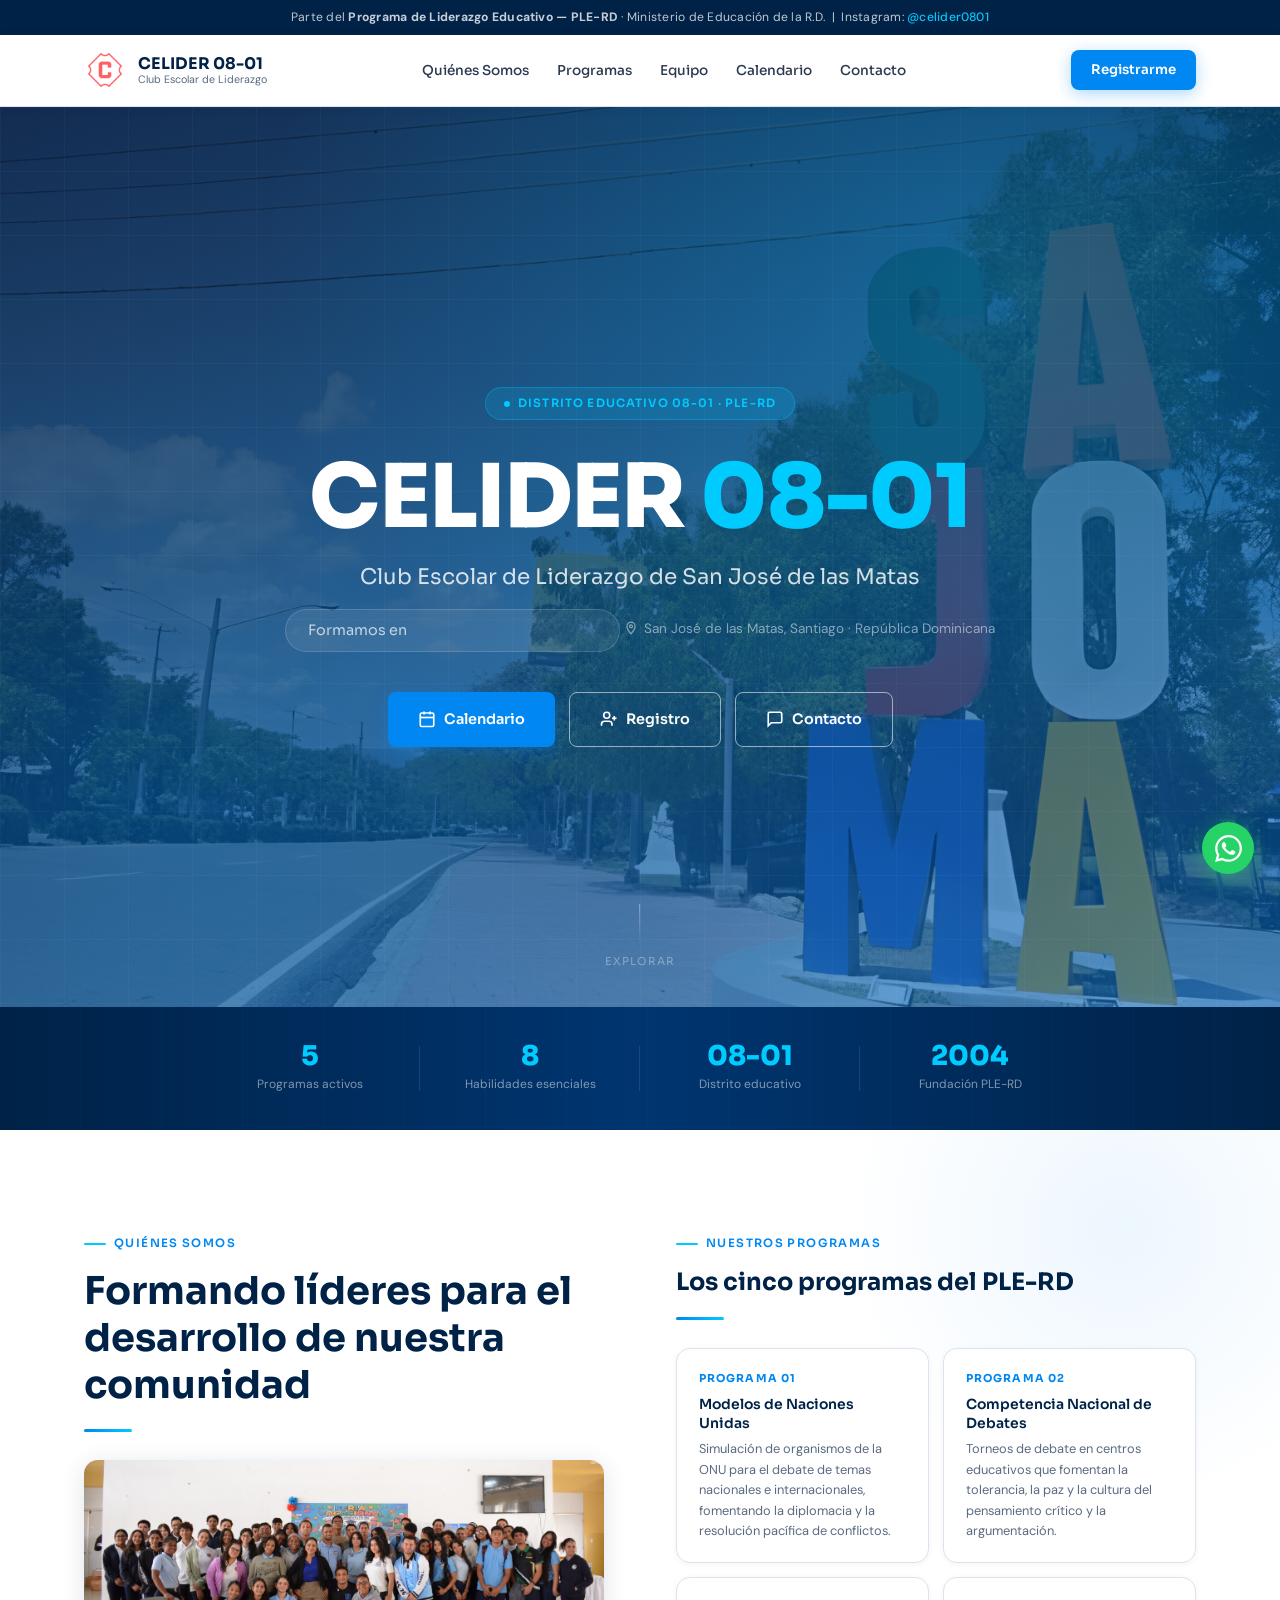
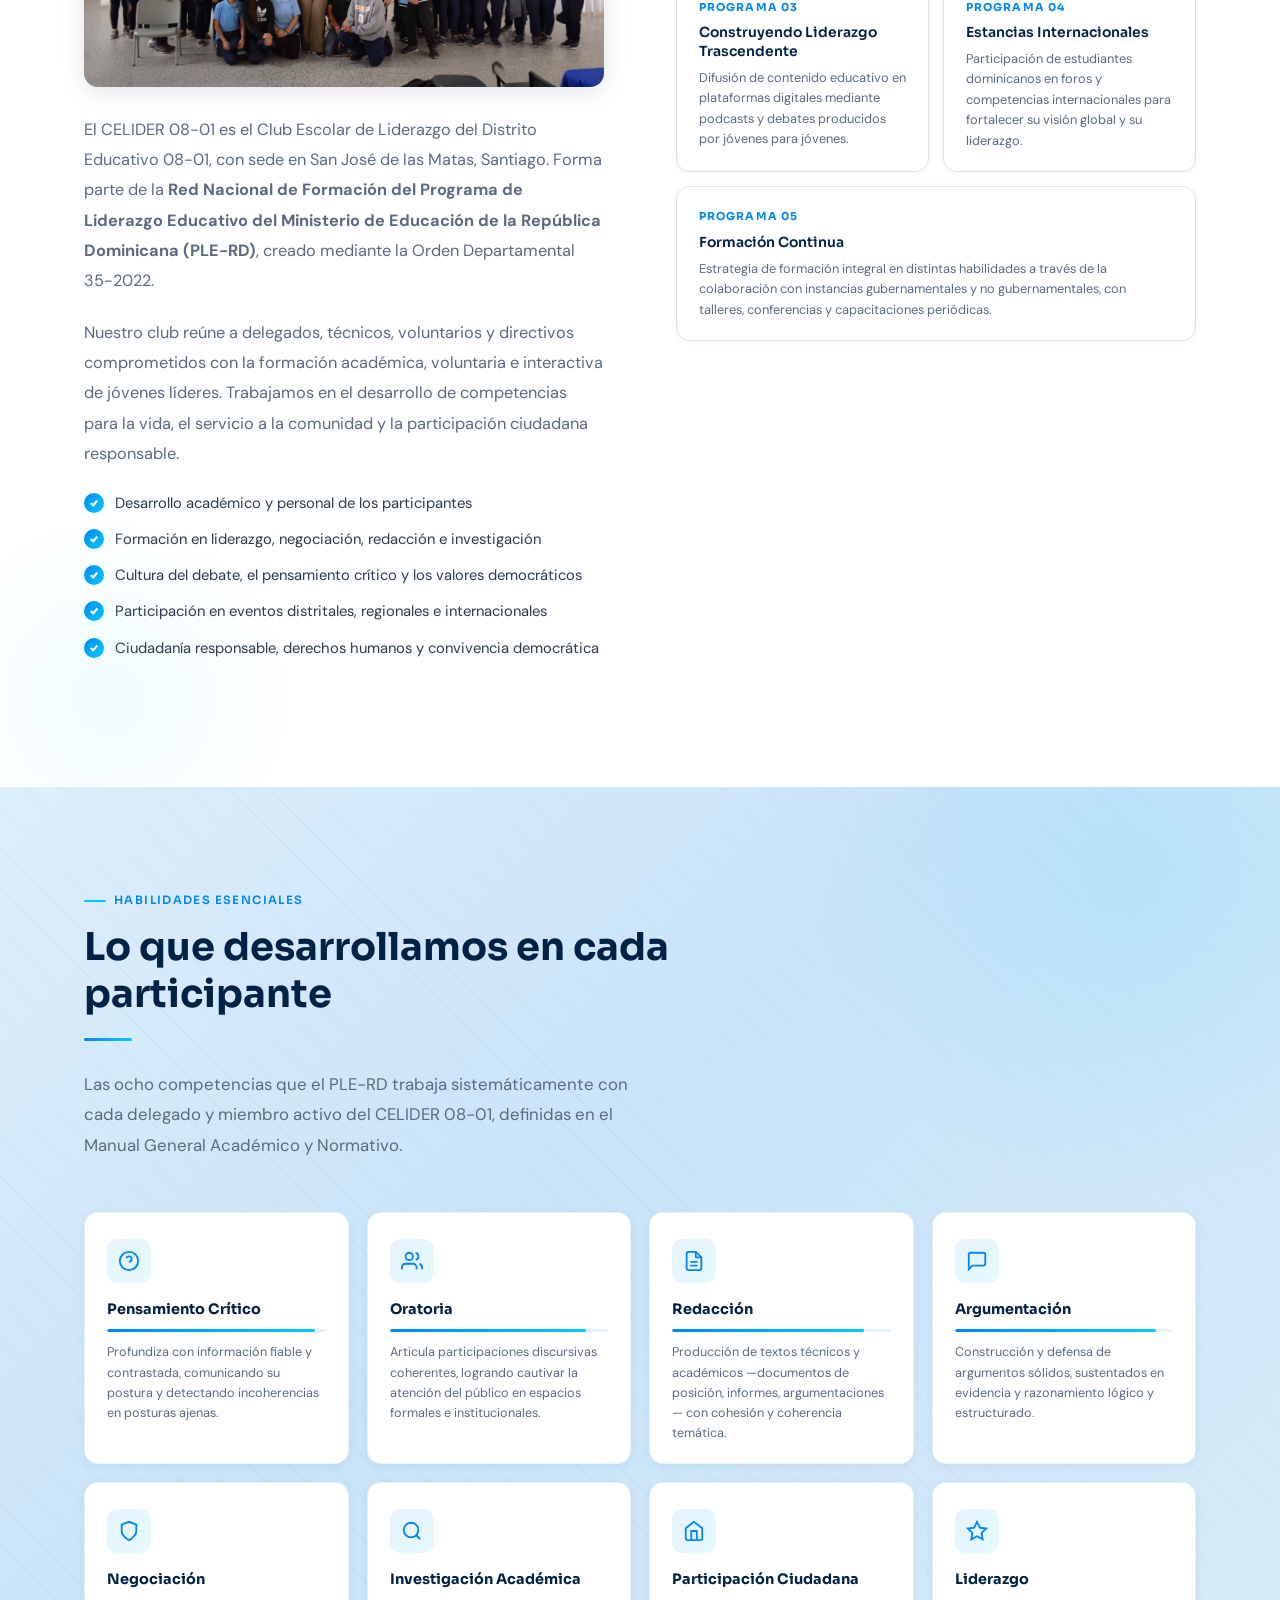
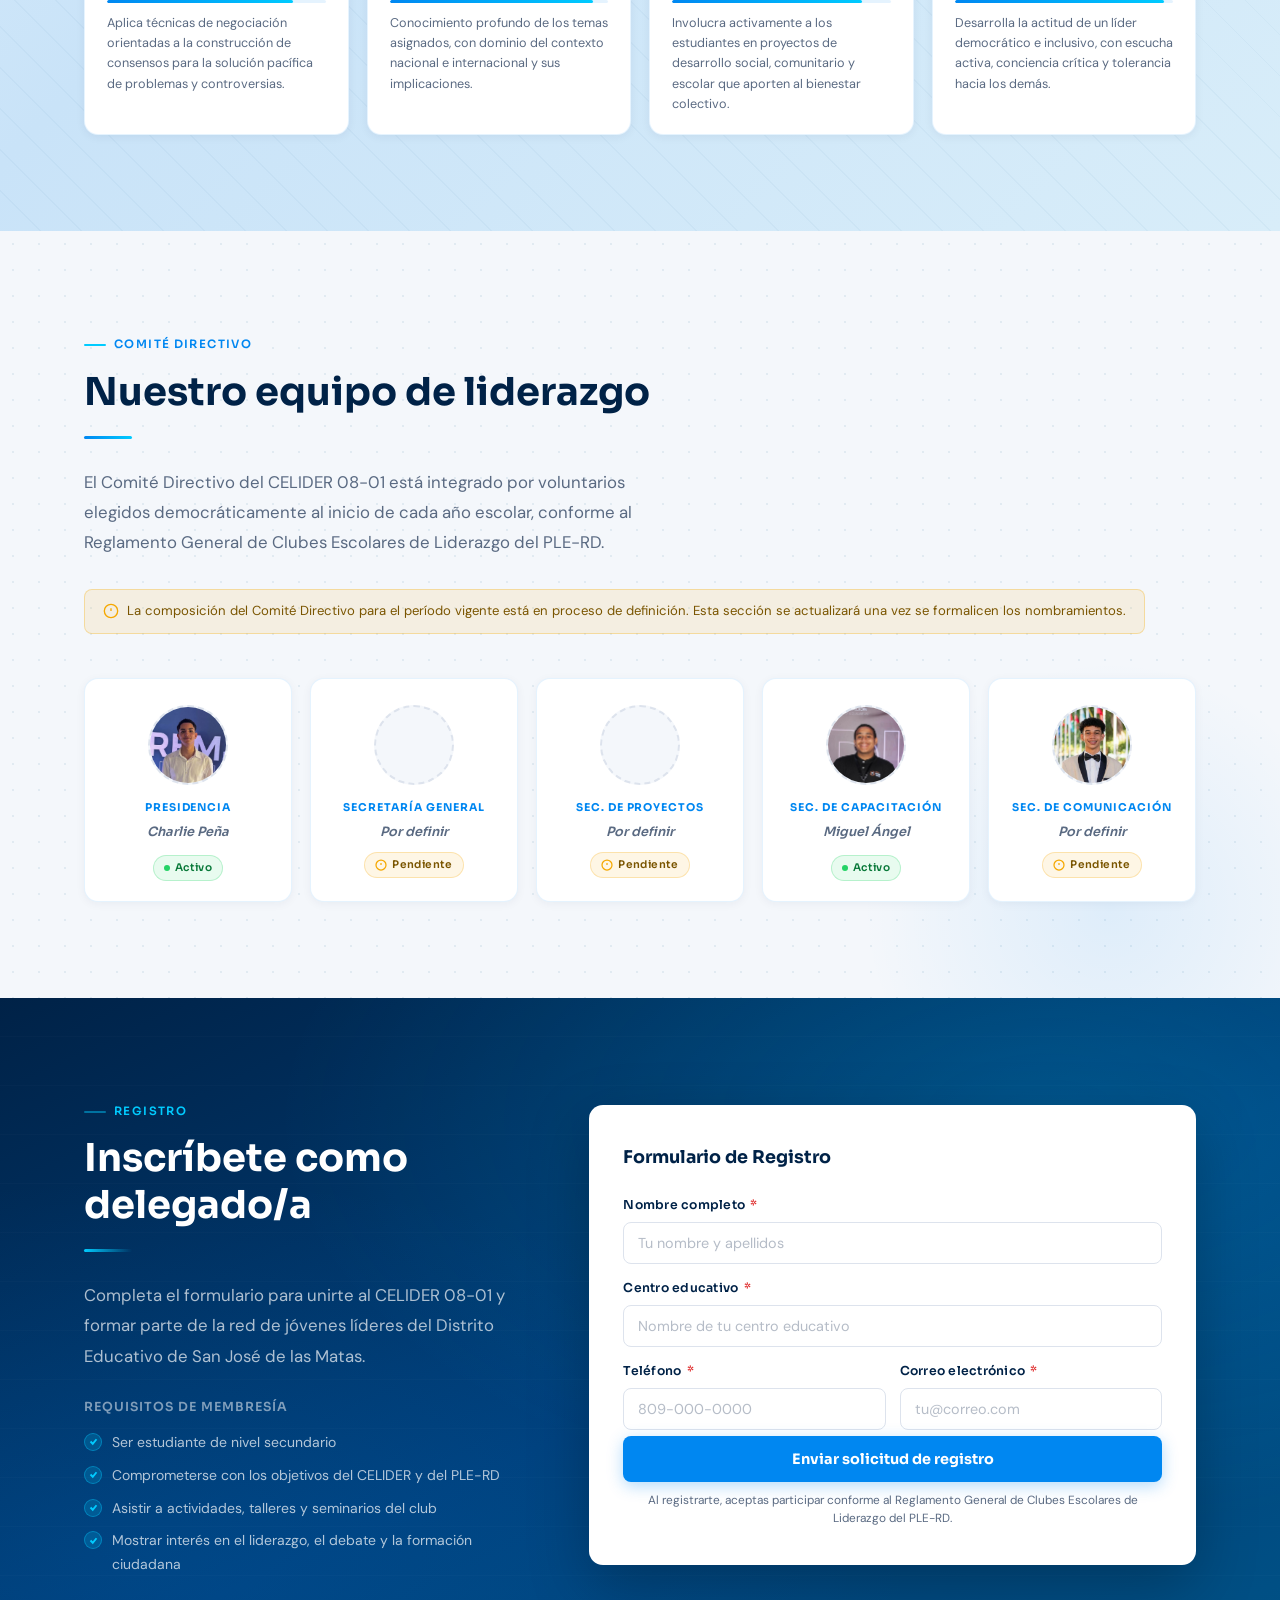
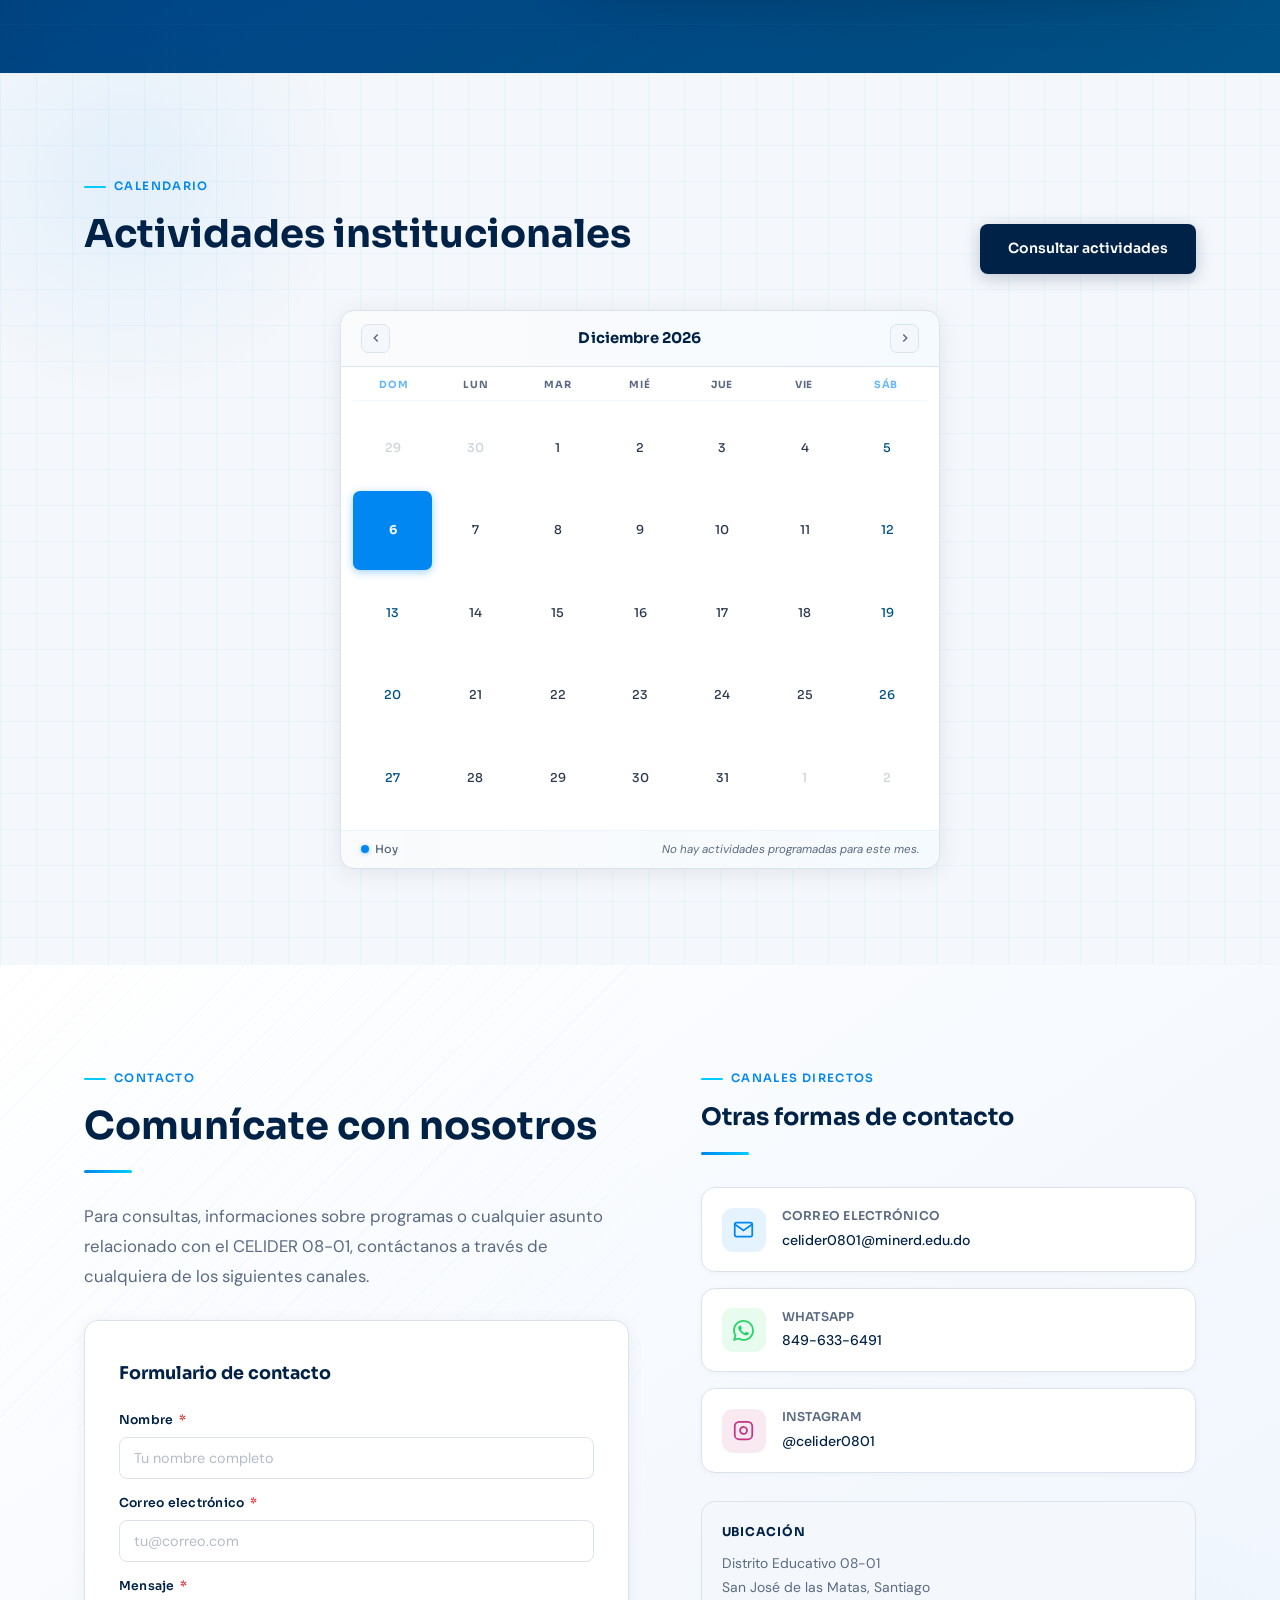
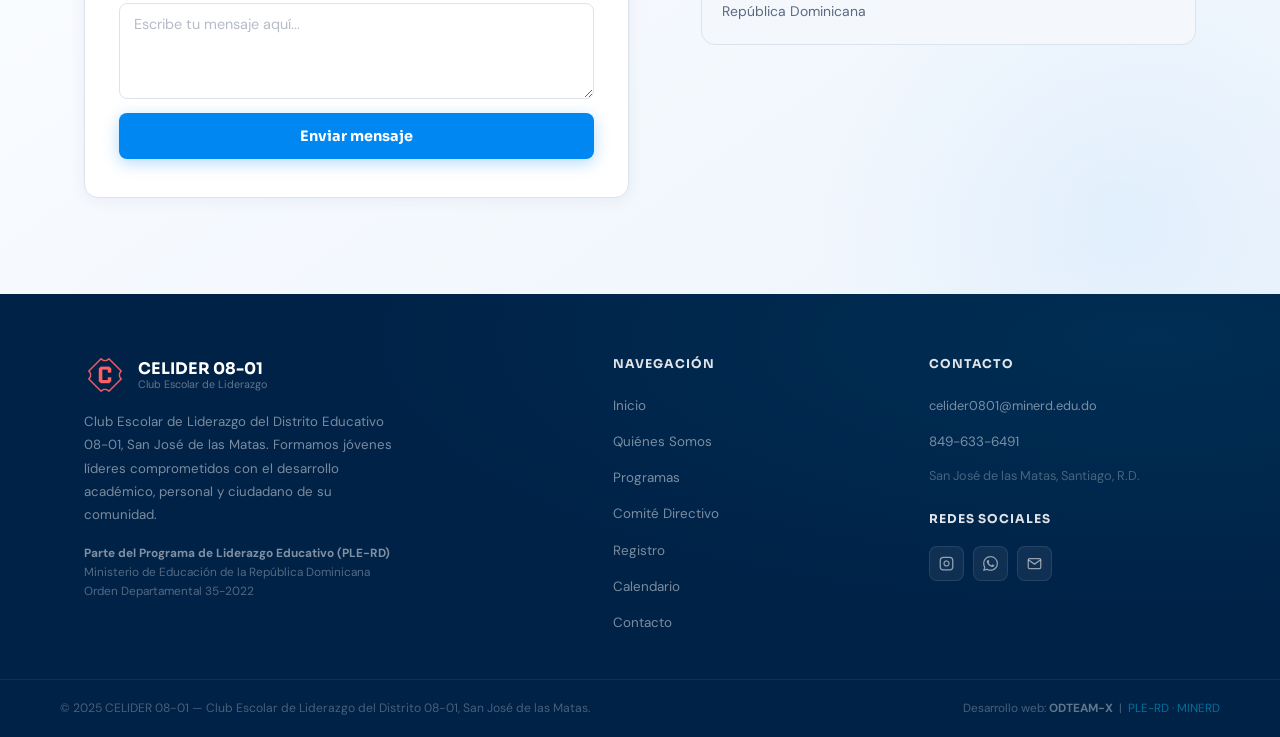
==== commit cde03baf: "Add files via upload" ====
--- a/index.html
+++ b/index.html
@@ -1,57 +1,586 @@
-<!DOCTYPE html>
-<html lang="es">
-<head>
-  <meta charset="UTF-8" />
-  <meta name="viewport" content="width=device-width, initial-scale=1.0" />
-  <title>CELIDER 08-01 — Club Escolar de Liderazgo · San José de las Matas</title>
-  <meta name="description" content="CELIDER 08-01 — Club Escolar de Liderazgo del Distrito Educativo 08-01, San José de las Matas. Parte del Programa de Liderazgo Educativo del Ministerio de Educación de la República Dominicana." />
-  <meta name="robots" content="index, follow" />
-  <meta property="og:title"       content="CELIDER 08-01 — Club Escolar de Liderazgo" />
-  <meta property="og:description" content="Club Escolar de Liderazgo del Distrito 08-01, San José de las Matas, República Dominicana." />
-  <meta property="og:type"        content="website" />
-
-  <!-- Fuentes -->
-  <link rel="preconnect" href="https://fonts.googleapis.com" />
-  <link rel="preconnect" href="https://fonts.gstatic.com" crossorigin />
-  <link href="https://fonts.googleapis.com/css2?family=Sora:wght@300;400;500;600;700;800&family=DM+Sans:ital,opsz,wght@0,9..40,300;0,9..40,400;0,9..40,500;0,9..40,600;1,9..40,400&display=swap" rel="stylesheet" />
-
-  <!-- CSS Modular -->
-  <link rel="stylesheet" href="css/base.css" />
-  <link rel="stylesheet" href="css/layout.css" />
-  <link rel="stylesheet" href="css/animations.css" />
-  <link rel="stylesheet" href="css/sections.css" />
-  <link rel="stylesheet" href="css/documentos.css" />
-</head>
-<body>
-
-  <!-- Contenedores de secciones (se llenan dinámicamente via JS) -->
-  <div id="inc-header"></div>
-
-  <main>
-    <div id="inc-hero"></div>
-    <div id="inc-stats"></div>
-    <div id="inc-quienes"></div>
-    <div id="inc-habilidades"></div>
-    <div id="inc-equipo"></div>
-    <div id="inc-registro"></div>
-    <div id="inc-calendario"></div>
-    <div id="inc-documentos"></div>
-    <div id="inc-contacto"></div>
-  </main>
-
-  <div id="inc-footer"></div>
-
-  <!-- Toast global -->
-  <div id="toast"></div>
-
-  <!-- JavaScript Modular (orden de carga importante) -->
-  <script src="js/config.js"></script>
-  <script src="js/api.js"></script>
-  <script src="js/ui.js"></script>
-  <script src="js/forms.js"></script>
-  <script src="js/calendar.js"></script>
-  <script src="js/documentos.js"></script>
-  <script src="js/main.js"></script>
-
-</body>
-</html>
+<!DOCTYPE html>
+<html lang="es">
+<head>
+  <meta charset="UTF-8" />
+  <meta name="viewport" content="width=device-width, initial-scale=1.0" />
+  <title>CELIDER 08-01 — Club Escolar de Liderazgo · San José de las Matas</title>
+  <meta name="description" content="CELIDER 08-01 — Club Escolar de Liderazgo del Distrito Educativo 08-01, San José de las Matas. Parte del Programa de Liderazgo Educativo del Ministerio de Educación de la República Dominicana." />
+  <meta name="robots" content="index, follow" />
+  <meta property="og:title" content="CELIDER 08-01 — Club Escolar de Liderazgo" />
+  <meta property="og:description" content="Club Escolar de Liderazgo del Distrito 08-01, San José de las Matas, República Dominicana." />
+  <meta property="og:type" content="website" />
+  <!-- Favicon -->
+  <link rel="icon" href="logo.png" type="image/png" />
+  <link rel="apple-touch-icon" href="logo.png" />
+  <link rel="preconnect" href="https://fonts.googleapis.com" />
+  <link rel="preconnect" href="https://fonts.gstatic.com" crossorigin />
+  <link href="https://fonts.googleapis.com/css2?family=Sora:wght@300;400;500;600;700;800&family=DM+Sans:ital,opsz,wght@0,9..40,300;0,9..40,400;0,9..40,500;0,9..40,600;1,9..40,400&display=swap" rel="stylesheet" />
+  <link rel="stylesheet" href="styles.css" />
+</head>
+<body>
+
+<!-- TOP BAR -->
+<div class="topbar">
+  Parte del <strong style="color:rgba(255,255,255,.78)">Programa de Liderazgo Educativo — PLE-RD</strong> · Ministerio de Educación de la R.D. &nbsp;|&nbsp;
+  Instagram: <a href="https://instagram.com/celider0801" target="_blank" rel="noopener">@celider0801</a>
+</div>
+
+<!-- NAVBAR -->
+<nav class="nav" aria-label="Navegación principal">
+  <div class="nav-in">
+    <a href="#inicio" class="logo">
+      <div class="logo-img-wrap">
+        <img src="logo.png" alt="Logo CELIDER 08-01" />
+      </div>
+      <div class="logo-tx">
+        <span class="logo-n">CELIDER 08-01</span>
+        <span class="logo-s">Club Escolar de Liderazgo</span>
+      </div>
+    </a>
+    <div class="nav-links">
+      <a href="#quienes-somos">Quiénes Somos</a>
+      <a href="#habilidades">Programas</a>
+      <a href="#equipo">Equipo</a>
+      <a href="#calendario">Calendario</a>
+      <a href="#contacto">Contacto</a>
+    </div>
+    <a href="#registro" class="btn bp nav-cta">Registrarme</a>
+    <button class="ham" id="ham" aria-label="Abrir menú" aria-expanded="false">
+      <span></span><span></span><span></span>
+    </button>
+  </div>
+</nav>
+
+<!-- MOBILE MENU -->
+<div class="nav-mob" id="nmob">
+  <a href="#quienes-somos">Quiénes Somos</a>
+  <a href="#habilidades">Programas</a>
+  <a href="#equipo">Equipo</a>
+  <a href="#calendario">Calendario</a>
+  <a href="#contacto">Contacto</a>
+  <a href="#registro" class="btn bp">Registrarme</a>
+</div>
+
+<main>
+
+<!-- ══ HERO ══ -->
+<section id="inicio" aria-label="Presentación">
+  <div class="hero-in">
+    <div class="badge">
+      <span class="badge-dot"></span>
+      Distrito Educativo 08-01 · PLE-RD
+    </div>
+    <h1 class="h-tit">CELIDER <span>08-01</span></h1>
+    <p class="h-sub">Club Escolar de Liderazgo de San José de las Matas</p>
+
+    <!-- Texto dinámico que cicla competencias -->
+    <div class="h-cycle-wrap" aria-live="polite" aria-label="Competencias del club">
+      <span class="h-cycle-label">Formamos en</span>
+      <span class="h-cycle-word" id="heroCycle">Liderazgo</span>
+    </div>
+
+    <p class="h-loc">
+      <svg viewBox="0 0 24 24" fill="none" stroke="currentColor" stroke-width="2"><path d="M12 2C8.13 2 5 5.13 5 9c0 5.25 7 13 7 13s7-7.75 7-13c0-3.87-3.13-7-7-7zm0 9.5c-1.38 0-2.5-1.12-2.5-2.5s1.12-2.5 2.5-2.5 2.5 1.12 2.5 2.5-1.12 2.5-2.5 2.5z"/></svg>
+      San José de las Matas, Santiago · República Dominicana
+    </p>
+    <div class="h-btns">
+      <a href="#calendario" class="btn bp">
+        <svg width="18" height="18" viewBox="0 0 24 24" fill="none" stroke="currentColor" stroke-width="2.2"><rect x="3" y="4" width="18" height="18" rx="2"/><line x1="16" y1="2" x2="16" y2="6"/><line x1="8" y1="2" x2="8" y2="6"/><line x1="3" y1="10" x2="21" y2="10"/></svg>
+        Calendario
+      </a>
+      <a href="#registro" class="btn bs">
+        <svg width="18" height="18" viewBox="0 0 24 24" fill="none" stroke="currentColor" stroke-width="2.2"><path d="M16 21v-2a4 4 0 0 0-4-4H6a4 4 0 0 0-4 4v2"/><circle cx="9" cy="7" r="4"/><line x1="19" y1="8" x2="19" y2="14"/><line x1="22" y1="11" x2="16" y2="11"/></svg>
+        Registro
+      </a>
+      <a href="#contacto" class="btn bs">
+        <svg width="18" height="18" viewBox="0 0 24 24" fill="none" stroke="currentColor" stroke-width="2.2"><path d="M21 15a2 2 0 0 1-2 2H7l-4 4V5a2 2 0 0 1 2-2h14a2 2 0 0 1 2 2z"/></svg>
+        Contacto
+      </a>
+    </div>
+  </div>
+  <div class="scroll-ind" aria-hidden="true">
+    <div class="scroll-line"></div>
+    <span>Explorar</span>
+  </div>
+</section>
+
+<!-- STATS BAR -->
+<div class="stats">
+  <div class="stats-g">
+    <div class="stat">
+      <div class="stat-n" data-target="5">5</div>
+      <div class="stat-l">Programas activos</div>
+    </div>
+    <div class="stat">
+      <div class="stat-n" data-target="8">8</div>
+      <div class="stat-l">Habilidades esenciales</div>
+    </div>
+    <div class="stat">
+      <div class="stat-n">08-01</div>
+      <div class="stat-l">Distrito educativo</div>
+    </div>
+    <div class="stat">
+      <div class="stat-n" data-target="2004">2004</div>
+      <div class="stat-l">Fundación PLE-RD</div>
+    </div>
+  </div>
+</div>
+
+<!-- ══ QUIÉNES SOMOS ══ -->
+<section id="quienes-somos" class="sec">
+  <div class="c">
+    <div class="qs-g">
+      <div class="an">
+        <span class="etiq">Quiénes Somos</span>
+        <h2 class="tit">Formando líderes para el desarrollo de nuestra comunidad</h2>
+        <div class="sep"></div>
+
+        <!-- Fotografía del club -->
+        <div class="img-qs-wrap an">
+          <img src="celider0801.jpeg" alt="Fotografía del CELIDER 08-01" class="img-qs-real" />
+        </div>
+
+        <p class="qs-p">El CELIDER 08-01 es el Club Escolar de Liderazgo del Distrito Educativo 08-01, con sede en San José de las Matas, Santiago. Forma parte de la <strong>Red Nacional de Formación del Programa de Liderazgo Educativo del Ministerio de Educación de la República Dominicana (PLE-RD)</strong>, creado mediante la Orden Departamental 35-2022.</p>
+        <p class="qs-p">Nuestro club reúne a delegados, técnicos, voluntarios y directivos comprometidos con la formación académica, voluntaria e interactiva de jóvenes líderes. Trabajamos en el desarrollo de competencias para la vida, el servicio a la comunidad y la participación ciudadana responsable.</p>
+        <ul class="qs-ul">
+          <li class="qs-li">
+            <div class="qs-ck"><svg viewBox="0 0 12 12" fill="none" stroke="white" stroke-width="2.5"><polyline points="2,6 5,9 10,3"/></svg></div>
+            <span>Desarrollo académico y personal de los participantes</span>
+          </li>
+          <li class="qs-li">
+            <div class="qs-ck"><svg viewBox="0 0 12 12" fill="none" stroke="white" stroke-width="2.5"><polyline points="2,6 5,9 10,3"/></svg></div>
+            <span>Formación en liderazgo, negociación, redacción e investigación</span>
+          </li>
+          <li class="qs-li">
+            <div class="qs-ck"><svg viewBox="0 0 12 12" fill="none" stroke="white" stroke-width="2.5"><polyline points="2,6 5,9 10,3"/></svg></div>
+            <span>Cultura del debate, el pensamiento crítico y los valores democráticos</span>
+          </li>
+          <li class="qs-li">
+            <div class="qs-ck"><svg viewBox="0 0 12 12" fill="none" stroke="white" stroke-width="2.5"><polyline points="2,6 5,9 10,3"/></svg></div>
+            <span>Participación en eventos distritales, regionales e internacionales</span>
+          </li>
+          <li class="qs-li">
+            <div class="qs-ck"><svg viewBox="0 0 12 12" fill="none" stroke="white" stroke-width="2.5"><polyline points="2,6 5,9 10,3"/></svg></div>
+            <span>Ciudadanía responsable, derechos humanos y convivencia democrática</span>
+          </li>
+        </ul>
+      </div>
+      <div class="an d2">
+        <span class="etiq">Nuestros Programas</span>
+        <h3 class="tit" style="font-size:1.5rem">Los cinco programas del PLE-RD</h3>
+        <div class="sep"></div>
+        <div class="prog-g">
+          <div class="prog">
+            <div class="prog-n">Programa 01</div>
+            <div class="prog-t">Modelos de Naciones Unidas</div>
+            <div class="prog-d">Simulación de organismos de la ONU para el debate de temas nacionales e internacionales, fomentando la diplomacia y la resolución pacífica de conflictos.</div>
+          </div>
+          <div class="prog">
+            <div class="prog-n">Programa 02</div>
+            <div class="prog-t">Competencia Nacional de Debates</div>
+            <div class="prog-d">Torneos de debate en centros educativos que fomentan la tolerancia, la paz y la cultura del pensamiento crítico y la argumentación.</div>
+          </div>
+          <div class="prog">
+            <div class="prog-n">Programa 03</div>
+            <div class="prog-t">Construyendo Liderazgo Trascendente</div>
+            <div class="prog-d">Difusión de contenido educativo en plataformas digitales mediante podcasts y debates producidos por jóvenes para jóvenes.</div>
+          </div>
+          <div class="prog">
+            <div class="prog-n">Programa 04</div>
+            <div class="prog-t">Estancias Internacionales</div>
+            <div class="prog-d">Participación de estudiantes dominicanos en foros y competencias internacionales para fortalecer su visión global y su liderazgo.</div>
+          </div>
+          <div class="prog prog-f">
+            <div class="prog-n">Programa 05</div>
+            <div class="prog-t">Formación Continua</div>
+            <div class="prog-d">Estrategia de formación integral en distintas habilidades a través de la colaboración con instancias gubernamentales y no gubernamentales, con talleres, conferencias y capacitaciones periódicas.</div>
+          </div>
+        </div>
+      </div>
+    </div>
+  </div>
+</section>
+
+<!-- ══ HABILIDADES ══ -->
+<section id="habilidades" class="sec">
+  <div class="c">
+    <div class="an" style="max-width:640px;margin-bottom:52px">
+      <span class="etiq">Habilidades Esenciales</span>
+      <h2 class="tit">Lo que desarrollamos en cada participante</h2>
+      <div class="sep"></div>
+      <p class="sub">Las ocho competencias que el PLE-RD trabaja sistemáticamente con cada delegado y miembro activo del CELIDER 08-01, definidas en el Manual General Académico y Normativo.</p>
+    </div>
+    <div class="hab-g">
+      <div class="hab an d1" data-level="95">
+        <div class="hab-ic"><svg viewBox="0 0 24 24" fill="none" stroke="currentColor" stroke-width="2"><circle cx="12" cy="12" r="10"/><path d="M9.09 9a3 3 0 0 1 5.83 1c0 2-3 3-3 3"/><line x1="12" y1="17" x2="12.01" y2="17"/></svg></div>
+        <div class="hab-n">Pensamiento Crítico</div>
+        <div class="hab-bar"><div class="hab-bar-fill"></div></div>
+        <div class="hab-d">Profundiza con información fiable y contrastada, comunicando su postura y detectando incoherencias en posturas ajenas.</div>
+      </div>
+      <div class="hab an d2" data-level="90">
+        <div class="hab-ic"><svg viewBox="0 0 24 24" fill="none" stroke="currentColor" stroke-width="2"><path d="M17 21v-2a4 4 0 0 0-4-4H5a4 4 0 0 0-4 4v2"/><circle cx="9" cy="7" r="4"/><path d="M23 21v-2a4 4 0 0 0-3-3.87"/><path d="M16 3.13a4 4 0 0 1 0 7.75"/></svg></div>
+        <div class="hab-n">Oratoria</div>
+        <div class="hab-bar"><div class="hab-bar-fill"></div></div>
+        <div class="hab-d">Articula participaciones discursivas coherentes, logrando cautivar la atención del público en espacios formales e institucionales.</div>
+      </div>
+      <div class="hab an d3" data-level="88">
+        <div class="hab-ic"><svg viewBox="0 0 24 24" fill="none" stroke="currentColor" stroke-width="2"><path d="M14 2H6a2 2 0 0 0-2 2v16a2 2 0 0 0 2 2h12a2 2 0 0 0 2-2V8z"/><polyline points="14 2 14 8 20 8"/><line x1="16" y1="13" x2="8" y2="13"/><line x1="16" y1="17" x2="8" y2="17"/></svg></div>
+        <div class="hab-n">Redacción</div>
+        <div class="hab-bar"><div class="hab-bar-fill"></div></div>
+        <div class="hab-d">Producción de textos técnicos y académicos —documentos de posición, informes, argumentaciones— con cohesión y coherencia temática.</div>
+      </div>
+      <div class="hab an d4" data-level="92">
+        <div class="hab-ic"><svg viewBox="0 0 24 24" fill="none" stroke="currentColor" stroke-width="2"><path d="M21 15a2 2 0 0 1-2 2H7l-4 4V5a2 2 0 0 1 2-2h14a2 2 0 0 1 2 2z"/></svg></div>
+        <div class="hab-n">Argumentación</div>
+        <div class="hab-bar"><div class="hab-bar-fill"></div></div>
+        <div class="hab-d">Construcción y defensa de argumentos sólidos, sustentados en evidencia y razonamiento lógico y estructurado.</div>
+      </div>
+      <div class="hab an d1" data-level="85">
+        <div class="hab-ic"><svg viewBox="0 0 24 24" fill="none" stroke="currentColor" stroke-width="2"><path d="M12 22s8-4 8-10V5l-8-3-8 3v7c0 6 8 10 8 10z"/></svg></div>
+        <div class="hab-n">Negociación</div>
+        <div class="hab-bar"><div class="hab-bar-fill"></div></div>
+        <div class="hab-d">Aplica técnicas de negociación orientadas a la construcción de consensos para la solución pacífica de problemas y controversias.</div>
+      </div>
+      <div class="hab an d2" data-level="93">
+        <div class="hab-ic"><svg viewBox="0 0 24 24" fill="none" stroke="currentColor" stroke-width="2"><circle cx="11" cy="11" r="8"/><line x1="21" y1="21" x2="16.65" y2="16.65"/></svg></div>
+        <div class="hab-n">Investigación Académica</div>
+        <div class="hab-bar"><div class="hab-bar-fill"></div></div>
+        <div class="hab-d">Conocimiento profundo de los temas asignados, con dominio del contexto nacional e internacional y sus implicaciones.</div>
+      </div>
+      <div class="hab an d3" data-level="87">
+        <div class="hab-ic"><svg viewBox="0 0 24 24" fill="none" stroke="currentColor" stroke-width="2"><path d="M3 9l9-7 9 7v11a2 2 0 0 1-2 2H5a2 2 0 0 1-2-2z"/><polyline points="9 22 9 12 15 12 15 22"/></svg></div>
+        <div class="hab-n">Participación Ciudadana</div>
+        <div class="hab-bar"><div class="hab-bar-fill"></div></div>
+        <div class="hab-d">Involucra activamente a los estudiantes en proyectos de desarrollo social, comunitario y escolar que aporten al bienestar colectivo.</div>
+      </div>
+      <div class="hab an d4" data-level="96">
+        <div class="hab-ic"><svg viewBox="0 0 24 24" fill="none" stroke="currentColor" stroke-width="2"><polygon points="12 2 15.09 8.26 22 9.27 17 14.14 18.18 21.02 12 17.77 5.82 21.02 7 14.14 2 9.27 8.91 8.26 12 2"/></svg></div>
+        <div class="hab-n">Liderazgo</div>
+        <div class="hab-bar"><div class="hab-bar-fill"></div></div>
+        <div class="hab-d">Desarrolla la actitud de un líder democrático e inclusivo, con escucha activa, conciencia crítica y tolerancia hacia los demás.</div>
+      </div>
+    </div>
+  </div>
+</section>
+
+<!-- ══ EQUIPO ══ -->
+<section id="equipo" class="sec" style="background:var(--gb)">
+  <div class="c">
+    <div class="an" style="max-width:600px;margin-bottom:32px">
+      <span class="etiq">Comité Directivo</span>
+      <h2 class="tit">Nuestro equipo de liderazgo</h2>
+      <div class="sep"></div>
+      <p class="sub">El Comité Directivo del CELIDER 08-01 está integrado por voluntarios elegidos democráticamente al inicio de cada año escolar, conforme al Reglamento General de Clubes Escolares de Liderazgo del PLE-RD.</p>
+    </div>
+    <div class="aviso an">
+      <svg viewBox="0 0 24 24" fill="none" stroke="currentColor" stroke-width="2"><circle cx="12" cy="12" r="10"/><line x1="12" y1="8" x2="12" y2="12"/><line x1="12" y1="16" x2="12.01" y2="16"/></svg>
+      La composición del Comité Directivo para el período vigente está en proceso de definición. Esta sección se actualizará una vez se formalicen los nombramientos.
+    </div>
+    <div class="eq-g">
+
+      <div class="eq an d1">
+        <div class="eq-av">
+          <img src="charlie.jpeg" alt="Presidencia" />
+        </div>
+        <div class="eq-c">Presidencia</div>
+        <div class="eq-nm eq-ph">Charlie Peña</div>
+        <div class="eq-status active">
+          <svg viewBox="0 0 8 8" fill="currentColor"><circle cx="4" cy="4" r="4"/></svg>
+          Activo
+        </div>
+      </div>
+
+      <div class="eq an d2">
+        <div class="eq-av">
+          <img src="" alt="Secretaría General" />
+        </div>
+        <div class="eq-c">Secretaría General</div>
+        <div class="eq-nm eq-ph">Por definir</div>
+        <div class="eq-status pending">
+          <svg viewBox="0 0 24 24" fill="none" stroke="currentColor" stroke-width="2.5"><circle cx="12" cy="12" r="10"/><line x1="12" y1="8" x2="12" y2="12"/><line x1="12" y1="16" x2="12.01" y2="16"/></svg>
+          Pendiente
+        </div>
+      </div>
+
+      <div class="eq an d3">
+        <div class="eq-av">
+          <img src="" alt="Sec. de Proyectos" />
+        </div>
+        <div class="eq-c">Sec. de Proyectos</div>
+        <div class="eq-nm eq-ph">Por definir</div>
+        <div class="eq-status pending">
+          <svg viewBox="0 0 24 24" fill="none" stroke="currentColor" stroke-width="2.5"><circle cx="12" cy="12" r="10"/><line x1="12" y1="8" x2="12" y2="12"/><line x1="12" y1="16" x2="12.01" y2="16"/></svg>
+          Pendiente
+        </div>
+      </div>
+
+      <div class="eq an d4">
+        <div class="eq-av">
+          <img src="titico.jpeg" alt="Sec. de Capacitación" />
+        </div>
+        <div class="eq-c">Sec. de Capacitación</div>
+        <div class="eq-nm eq-ph">Miguel Ángel</div>
+        <div class="eq-status active">
+          <svg viewBox="0 0 8 8" fill="currentColor"><circle cx="4" cy="4" r="4"/></svg>
+          Activo
+        </div>
+      </div>
+
+      <div class="eq an d1">
+        <div class="eq-av">
+          <img src="alex.jpeg" alt="Sec. de Comunicación" />
+        </div>
+        <div class="eq-c">Sec. de Comunicación</div>
+        <div class="eq-nm eq-ph">Por definir</div>
+        <div class="eq-status pending">
+          <svg viewBox="0 0 24 24" fill="none" stroke="currentColor" stroke-width="2.5"><circle cx="12" cy="12" r="10"/><line x1="12" y1="8" x2="12" y2="12"/><line x1="12" y1="16" x2="12.01" y2="16"/></svg>
+          Pendiente
+        </div>
+      </div>
+
+    </div>
+  </div>
+</section>
+
+<!-- ══ REGISTRO ══ -->
+<section id="registro" class="sec">
+  <div class="c">
+    <div class="reg-g">
+      <div class="reg-info an">
+        <span class="etiq">Registro</span>
+        <h2 class="tit">Inscríbete como delegado/a</h2>
+        <div class="sep"></div>
+        <p class="sub">Completa el formulario para unirte al CELIDER 08-01 y formar parte de la red de jóvenes líderes del Distrito Educativo de San José de las Matas.</p>
+        <div class="req-ul">
+          <p style="font-size:.78rem;color:rgba(255,255,255,.5);text-transform:uppercase;letter-spacing:.08em;font-family:var(--fd);font-weight:600;margin-bottom:4px">Requisitos de membresía</p>
+          <div class="req-li"><div class="req-ic"><svg viewBox="0 0 12 12" fill="none" stroke="currentColor" stroke-width="2.5"><polyline points="2,6 5,9 10,3"/></svg></div><span>Ser estudiante de nivel secundario</span></div>
+          <div class="req-li"><div class="req-ic"><svg viewBox="0 0 12 12" fill="none" stroke="currentColor" stroke-width="2.5"><polyline points="2,6 5,9 10,3"/></svg></div><span>Comprometerse con los objetivos del CELIDER y del PLE-RD</span></div>
+          <div class="req-li"><div class="req-ic"><svg viewBox="0 0 12 12" fill="none" stroke="currentColor" stroke-width="2.5"><polyline points="2,6 5,9 10,3"/></svg></div><span>Asistir a actividades, talleres y seminarios del club</span></div>
+          <div class="req-li"><div class="req-ic"><svg viewBox="0 0 12 12" fill="none" stroke="currentColor" stroke-width="2.5"><polyline points="2,6 5,9 10,3"/></svg></div><span>Mostrar interés en el liderazgo, el debate y la formación ciudadana</span></div>
+        </div>
+      </div>
+      <div class="fwrap an d2">
+        <p class="ftit">Formulario de Registro</p>
+        <form id="freg" novalidate>
+          <div class="fg">
+            <div class="ff full">
+              <label class="fl" for="rn">Nombre completo <span>*</span></label>
+              <input type="text" id="rn" class="fi" placeholder="Tu nombre y apellidos" required autocomplete="name"/>
+            </div>
+            <div class="ff full">
+              <label class="fl" for="rc">Centro educativo <span>*</span></label>
+              <input type="text" id="rc" class="fi" placeholder="Nombre de tu centro educativo" required/>
+            </div>
+            <div class="ff">
+              <label class="fl" for="rt">Teléfono <span>*</span></label>
+              <input type="tel" id="rt" class="fi" placeholder="809-000-0000" required autocomplete="tel"/>
+            </div>
+            <div class="ff">
+              <label class="fl" for="re">Correo electrónico <span>*</span></label>
+              <input type="email" id="re" class="fi" placeholder="tu@correo.com" required autocomplete="email"/>
+            </div>
+          </div>
+          <button type="submit" class="fsub">Enviar solicitud de registro</button>
+          <p class="fnota">Al registrarte, aceptas participar conforme al Reglamento General de Clubes Escolares de Liderazgo del PLE-RD.</p>
+          <div class="fok" id="regok">
+            <div class="fok-icon">
+              <svg viewBox="0 0 24 24" fill="none" stroke="currentColor" stroke-width="2.5"><circle cx="12" cy="12" r="10"/><polyline points="9 12 11 14 15 10"/></svg>
+            </div>
+            <p>¡Solicitud enviada! Nos pondremos en contacto contigo a través del correo o teléfono indicado.</p>
+          </div>
+        </form>
+      </div>
+    </div>
+  </div>
+</section>
+
+<!-- ══ CALENDARIO ══ -->
+<section id="calendario" class="sec" style="background:var(--gb)">
+  <div class="c">
+    <div class="cal-hd">
+      <div class="an">
+        <span class="etiq">Calendario</span>
+        <h2 class="tit">Actividades institucionales</h2>
+      </div>
+      <div class="an d2">
+        <a href="https://wa.me/18496336491?text=Hola,%20quisiera%20información%20sobre%20las%20próximas%20actividades%20del%20CELIDER%2008-01." target="_blank" rel="noopener" class="btn bo">Consultar actividades</a>
+      </div>
+    </div>
+
+    <!-- CALENDARIO FUNCIONAL -->
+    <div class="cal-widget an">
+      <div class="cal-top">
+        <button class="cal-nav-btn" id="cal-prev" aria-label="Mes anterior">
+          <svg viewBox="0 0 24 24" fill="none" stroke="currentColor" stroke-width="2.5"><polyline points="15 18 9 12 15 6"/></svg>
+        </button>
+        <span class="cal-month-label" id="cal-month-label"></span>
+        <button class="cal-nav-btn" id="cal-next" aria-label="Mes siguiente">
+          <svg viewBox="0 0 24 24" fill="none" stroke="currentColor" stroke-width="2.5"><polyline points="9 18 15 12 9 6"/></svg>
+        </button>
+      </div>
+      <div class="cal-grid">
+        <div class="cal-days-grid-wrap">
+          <div class="cal-weekday weekend">Dom</div>
+          <div class="cal-weekday">Lun</div>
+          <div class="cal-weekday">Mar</div>
+          <div class="cal-weekday">Mié</div>
+          <div class="cal-weekday">Jue</div>
+          <div class="cal-weekday">Vie</div>
+          <div class="cal-weekday weekend">Sáb</div>
+        </div>
+        <div class="cal-days-grid" id="cal-days"></div>
+      </div>
+      <div class="cal-legend">
+        <div class="cal-legend-item">
+          <span class="cal-dot today-dot"></span>
+          Hoy
+        </div>
+        <p class="cal-no-events" id="cal-no-events"></p>
+      </div>
+    </div>
+
+  </div>
+</section>
+
+<!-- ══ CONTACTO ══ -->
+<section id="contacto" class="sec">
+  <div class="c">
+    <div class="cont-g">
+      <div class="an">
+        <span class="etiq">Contacto</span>
+        <h2 class="tit">Comunícate con nosotros</h2>
+        <div class="sep"></div>
+        <p class="sub" style="margin-bottom:28px">Para consultas, informaciones sobre programas o cualquier asunto relacionado con el CELIDER 08-01, contáctanos a través de cualquiera de los siguientes canales.</p>
+        <div class="cont-fw">
+          <p class="ftit">Formulario de contacto</p>
+          <form id="fcont" novalidate>
+            <div class="fg">
+              <div class="ff full">
+                <label class="fl" for="cn">Nombre <span>*</span></label>
+                <input type="text" id="cn" class="fi" placeholder="Tu nombre completo" required/>
+              </div>
+              <div class="ff full">
+                <label class="fl" for="ce">Correo electrónico <span>*</span></label>
+                <input type="email" id="ce" class="fi" placeholder="tu@correo.com" required/>
+              </div>
+              <div class="ff full">
+                <label class="fl" for="cm">Mensaje <span>*</span></label>
+                <textarea id="cm" class="fi" rows="4" placeholder="Escribe tu mensaje aquí..." required style="resize:vertical;min-height:96px"></textarea>
+              </div>
+            </div>
+            <button type="submit" class="fsub" style="margin-top:14px">Enviar mensaje</button>
+            <div class="fok" id="contok">
+              <div class="fok-icon">
+                <svg viewBox="0 0 24 24" fill="none" stroke="currentColor" stroke-width="2.5"><circle cx="12" cy="12" r="10"/><polyline points="9 12 11 14 15 10"/></svg>
+              </div>
+              <p>¡Mensaje recibido! Te responderemos al correo indicado a la brevedad posible.</p>
+            </div>
+          </form>
+        </div>
+      </div>
+      <div class="an d2">
+        <span class="etiq">Canales directos</span>
+        <h3 class="tit" style="font-size:1.5rem">Otras formas de contacto</h3>
+        <div class="sep"></div>
+        <div class="canales">
+          <a href="mailto:celider0801@minerd.edu.do" class="canal">
+            <div class="can-ic mail-bg"><svg viewBox="0 0 24 24" fill="none" stroke="currentColor" stroke-width="2"><path d="M4 4h16c1.1 0 2 .9 2 2v12c0 1.1-.9 2-2 2H4c-1.1 0-2-.9-2-2V6c0-1.1.9-2 2-2z"/><polyline points="22,6 12,13 2,6"/></svg></div>
+            <div>
+              <div class="can-l">Correo electrónico</div>
+              <div class="can-v">celider0801@minerd.edu.do</div>
+            </div>
+          </a>
+          <a href="https://wa.me/18496336491?text=Hola,%20me%20comunico%20desde%20el%20sitio%20web%20del%20CELIDER%2008-01." target="_blank" rel="noopener" class="canal">
+            <div class="can-ic wa-bg"><svg viewBox="0 0 24 24" fill="currentColor"><path d="M17.472 14.382c-.297-.149-1.758-.867-2.03-.967-.273-.099-.471-.148-.67.15-.197.297-.767.966-.94 1.164-.173.199-.347.223-.644.075-.297-.15-1.255-.463-2.39-1.475-.883-.788-1.48-1.761-1.653-2.059-.173-.297-.018-.458.13-.606.134-.133.298-.347.446-.52.149-.174.198-.298.298-.497.099-.198.05-.371-.025-.52-.075-.149-.669-1.612-.916-2.207-.242-.579-.487-.5-.669-.51-.173-.008-.371-.01-.57-.01-.198 0-.52.074-.792.372-.272.297-1.04 1.016-1.04 2.479 0 1.462 1.065 2.875 1.213 3.074.149.198 2.096 3.2 5.077 4.487.709.306 1.262.489 1.694.625.712.227 1.36.195 1.871.118.571-.085 1.758-.719 2.006-1.413.248-.694.248-1.289.173-1.413-.074-.124-.272-.198-.57-.347m-5.421 7.403h-.004a9.87 9.87 0 0 1-5.031-1.378l-.361-.214-3.741.982.998-3.648-.235-.374a9.86 9.86 0 0 1-1.51-5.26c.001-5.45 4.436-9.884 9.888-9.884 2.64 0 5.122 1.03 6.988 2.898a9.825 9.825 0 0 1 2.893 6.994c-.003 5.45-4.437 9.884-9.885 9.884m8.413-18.297A11.815 11.815 0 0 0 12.05 0C5.495 0 .16 5.335.157 11.892c0 2.096.547 4.142 1.588 5.945L.057 24l6.305-1.654a11.882 11.882 0 0 0 5.683 1.448h.005c6.554 0 11.89-5.335 11.893-11.893a11.821 11.821 0 0 0-3.48-8.413z"/></svg></div>
+            <div>
+              <div class="can-l">WhatsApp</div>
+              <div class="can-v">849-633-6491</div>
+            </div>
+          </a>
+          <a href="https://instagram.com/celider0801" target="_blank" rel="noopener" class="canal">
+            <div class="can-ic ig-bg"><svg viewBox="0 0 24 24" fill="none" stroke="currentColor" stroke-width="2"><rect x="2" y="2" width="20" height="20" rx="5" ry="5"/><path d="M16 11.37A4 4 0 1 1 12.63 8 4 4 0 0 1 16 11.37z"/><line x1="17.5" y1="6.5" x2="17.51" y2="6.5"/></svg></div>
+            <div>
+              <div class="can-l">Instagram</div>
+              <div class="can-v">@celider0801</div>
+            </div>
+          </a>
+        </div>
+        <div style="margin-top:28px;padding:20px;background:var(--gb);border-radius:var(--radl);border:1px solid var(--gl)">
+          <p style="font-family:var(--fd);font-size:.76rem;font-weight:700;color:var(--a1);text-transform:uppercase;letter-spacing:.06em;margin-bottom:8px">Ubicación</p>
+          <p style="font-size:.87rem;color:var(--gt);line-height:1.75">Distrito Educativo 08-01<br>San José de las Matas, Santiago<br>República Dominicana</p>
+        </div>
+      </div>
+    </div>
+  </div>
+</section>
+
+</main>
+
+<!-- FOOTER -->
+<footer>
+  <div class="ft-top">
+    <div class="c">
+      <div class="ft-g">
+        <div>
+          <div class="logo">
+            <div class="logo-img-wrap">
+              <img src="logo.png" alt="Logo CELIDER 08-01" />
+            </div>
+            <div class="logo-tx">
+              <span class="logo-n" style="color:var(--w)">CELIDER 08-01</span>
+              <span class="logo-s" style="color:rgba(255,255,255,.38)">Club Escolar de Liderazgo</span>
+            </div>
+          </div>
+          <p class="ft-desc">Club Escolar de Liderazgo del Distrito Educativo 08-01, San José de las Matas. Formamos jóvenes líderes comprometidos con el desarrollo académico, personal y ciudadano de su comunidad.</p>
+          <p class="ft-ple"><strong>Parte del Programa de Liderazgo Educativo (PLE-RD)</strong><br>Ministerio de Educación de la República Dominicana<br>Orden Departamental 35-2022</p>
+        </div>
+        <div>
+          <p class="ft-htit">Navegación</p>
+          <ul class="ft-links">
+            <li><a href="#inicio">Inicio</a></li>
+            <li><a href="#quienes-somos">Quiénes Somos</a></li>
+            <li><a href="#habilidades">Programas</a></li>
+            <li><a href="#equipo">Comité Directivo</a></li>
+            <li><a href="#registro">Registro</a></li>
+            <li><a href="#calendario">Calendario</a></li>
+            <li><a href="#contacto">Contacto</a></li>
+          </ul>
+        </div>
+        <div>
+          <p class="ft-htit">Contacto</p>
+          <ul class="ft-links" style="margin-bottom:22px">
+            <li><a href="mailto:celider0801@minerd.edu.do" style="word-break:break-all;font-size:.8rem">celider0801@minerd.edu.do</a></li>
+            <li><a href="https://wa.me/18496336491">849-633-6491</a></li>
+            <li style="color:rgba(255,255,255,.28);font-size:.8rem;margin-top:2px">San José de las Matas, Santiago, R.D.</li>
+          </ul>
+          <p class="ft-htit">Redes sociales</p>
+          <div class="ft-soc">
+            <a href="https://instagram.com/celider0801" target="_blank" rel="noopener" class="ft-sb" aria-label="Instagram">
+              <svg viewBox="0 0 24 24" fill="none" stroke="currentColor" stroke-width="2"><rect x="2" y="2" width="20" height="20" rx="5"/><path d="M16 11.37A4 4 0 1 1 12.63 8 4 4 0 0 1 16 11.37z"/><line x1="17.5" y1="6.5" x2="17.51" y2="6.5"/></svg>
+            </a>
+            <a href="https://wa.me/18496336491" target="_blank" rel="noopener" class="ft-sb" aria-label="WhatsApp">
+              <svg viewBox="0 0 24 24" fill="currentColor"><path d="M17.472 14.382c-.297-.149-1.758-.867-2.03-.967-.273-.099-.471-.148-.67.15-.197.297-.767.966-.94 1.164-.173.199-.347.223-.644.075-.297-.15-1.255-.463-2.39-1.475-.883-.788-1.48-1.761-1.653-2.059-.173-.297-.018-.458.13-.606.134-.133.298-.347.446-.52.149-.174.198-.298.298-.497.099-.198.05-.371-.025-.52-.075-.149-.669-1.612-.916-2.207-.242-.579-.487-.5-.669-.51-.173-.008-.371-.01-.57-.01-.198 0-.52.074-.792.372-.272.297-1.04 1.016-1.04 2.479 0 1.462 1.065 2.875 1.213 3.074.149.198 2.096 3.2 5.077 4.487.709.306 1.262.489 1.694.625.712.227 1.36.195 1.871.118.571-.085 1.758-.719 2.006-1.413.248-.694.248-1.289.173-1.413-.074-.124-.272-.198-.57-.347m-5.421 7.403h-.004a9.87 9.87 0 0 1-5.031-1.378l-.361-.214-3.741.982.998-3.648-.235-.374a9.86 9.86 0 0 1-1.51-5.26c.001-5.45 4.436-9.884 9.888-9.884 2.64 0 5.122 1.03 6.988 2.898a9.825 9.825 0 0 1 2.893 6.994c-.003 5.45-4.437 9.884-9.885 9.884m8.413-18.297A11.815 11.815 0 0 0 12.05 0C5.495 0 .16 5.335.157 11.892c0 2.096.547 4.142 1.588 5.945L.057 24l6.305-1.654a11.882 11.882 0 0 0 5.683 1.448h.005c6.554 0 11.89-5.335 11.893-11.893a11.821 11.821 0 0 0-3.48-8.413z"/></svg>
+            </a>
+            <a href="mailto:celider0801@minerd.edu.do" class="ft-sb" aria-label="Email">
+              <svg viewBox="0 0 24 24" fill="none" stroke="currentColor" stroke-width="2"><path d="M4 4h16c1.1 0 2 .9 2 2v12c0 1.1-.9 2-2 2H4c-1.1 0-2-.9-2-2V6c0-1.1.9-2 2-2z"/><polyline points="22,6 12,13 2,6"/></svg>
+            </a>
+          </div>
+        </div>
+      </div>
+    </div>
+  </div>
+  <div class="ft-bot c">
+    <p class="ft-copy">© 2025 CELIDER 08-01 — Club Escolar de Liderazgo del Distrito 08-01, San José de las Matas.</p>
+    <p class="ft-dev">Desarrollo web: <strong style="color:rgba(255,255,255,.38)">ODTEAM-X</strong> &nbsp;|&nbsp; <a href="https://plerd.minerd.gob.do/" target="_blank" rel="noopener">PLE-RD · MINERD</a></p>
+  </div>
+</footer>
+
+<!-- WhatsApp FAB -->
+<a href="https://wa.me/18496336491?text=Hola,%20me%20comunico%20desde%20el%20sitio%20web%20del%20CELIDER%2008-01." target="_blank" rel="noopener" class="wafab" aria-label="Contactar por WhatsApp">
+  <span class="wa-tip">WhatsApp</span>
+  <svg viewBox="0 0 24 24" fill="currentColor"><path d="M17.472 14.382c-.297-.149-1.758-.867-2.03-.967-.273-.099-.471-.148-.67.15-.197.297-.767.966-.94 1.164-.173.199-.347.223-.644.075-.297-.15-1.255-.463-2.39-1.475-.883-.788-1.48-1.761-1.653-2.059-.173-.297-.018-.458.13-.606.134-.133.298-.347.446-.52.149-.174.198-.298.298-.497.099-.198.05-.371-.025-.52-.075-.149-.669-1.612-.916-2.207-.242-.579-.487-.5-.669-.51-.173-.008-.371-.01-.57-.01-.198 0-.52.074-.792.372-.272.297-1.04 1.016-1.04 2.479 0 1.462 1.065 2.875 1.213 3.074.149.198 2.096 3.2 5.077 4.487.709.306 1.262.489 1.694.625.712.227 1.36.195 1.871.118.571-.085 1.758-.719 2.006-1.413.248-.694.248-1.289.173-1.413-.074-.124-.272-.198-.57-.347m-5.421 7.403h-.004a9.87 9.87 0 0 1-5.031-1.378l-.361-.214-3.741.982.998-3.648-.235-.374a9.86 9.86 0 0 1-1.51-5.26c.001-5.45 4.436-9.884 9.888-9.884 2.64 0 5.122 1.03 6.988 2.898a9.825 9.825 0 0 1 2.893 6.994c-.003 5.45-4.437 9.884-9.885 9.884m8.413-18.297A11.815 11.815 0 0 0 12.05 0C5.495 0 .16 5.335.157 11.892c0 2.096.547 4.142 1.588 5.945L.057 24l6.305-1.654a11.882 11.882 0 0 0 5.683 1.448h.005c6.554 0 11.89-5.335 11.893-11.893a11.821 11.821 0 0 0-3.48-8.413z"/></svg>
+</a>
+
+<script src="script.js"></script>
+</body>
+</html>
--- a/styles.css
+++ b/styles.css
@@ -0,0 +1,725 @@
+/* ══════════════════════════════════════════════
+   CELIDER 08-01 — Estilos principales
+   styles.css
+══════════════════════════════════════════════ */
+
+:root {
+  --a1:#002247; --a2:#005286; --a3:#0087F1; --a4:#00CBFF;
+  --w:#ffffff; --gb:#F4F7FB; --gl:#DDE3ED; --gt:#5A6A82; --gd:#2C3A50;
+  --y:#F5A800; --r:#E03535; --green:#25D366;
+  --fd:'Sora',sans-serif; --fb:'DM Sans',sans-serif;
+  --rad:8px; --radl:14px;
+  --sh:0 2px 20px rgba(0,34,71,.09); --shh:0 8px 32px rgba(0,34,71,.16);
+  --t:.25s ease; --mx:1160px; --nh:72px;
+}
+
+*,*::before,*::after { box-sizing:border-box; margin:0; padding:0 }
+html { scroll-behavior:smooth }
+body { font-family:var(--fb); background:var(--w); color:var(--gd); line-height:1.7; -webkit-font-smoothing:antialiased }
+img { max-width:100%; display:block }
+a { color:inherit; text-decoration:none }
+ul { list-style:none }
+button { cursor:pointer; border:none; background:none; font-family:inherit }
+
+.c { width:100%; max-width:var(--mx); margin:0 auto; padding:0 24px }
+.sec { padding:96px 0 }
+.etiq { display:inline-flex; align-items:center; gap:8px; font-family:var(--fd); font-size:.72rem; font-weight:600; letter-spacing:.12em; text-transform:uppercase; color:var(--a3); margin-bottom:14px }
+.etiq::before { content:''; display:inline-block; width:22px; height:2px; background:var(--a4); border-radius:2px }
+.tit { font-family:var(--fd); font-size:clamp(1.75rem,3vw,2.6rem); font-weight:700; color:var(--a1); line-height:1.22; margin-bottom:16px }
+.sub { font-size:1.05rem; color:var(--gt); max-width:580px; line-height:1.8 }
+.sep { width:48px; height:3px; border-radius:3px; background:linear-gradient(90deg,var(--a3),var(--a4)); margin:20px 0 28px }
+
+/* ── Buttons ── */
+.btn { display:inline-flex; align-items:center; gap:8px; padding:13px 28px; border-radius:var(--rad); font-family:var(--fd); font-size:.875rem; font-weight:600; transition:all var(--t); white-space:nowrap }
+.bp { background:var(--a3); color:var(--w); box-shadow:0 4px 16px rgba(0,135,241,.32) }
+.bp:hover { background:var(--a2); transform:translateY(-2px); box-shadow:0 8px 24px rgba(0,82,134,.35) }
+.bs { background:transparent; color:var(--w); border:1.5px solid rgba(255,255,255,.55) }
+.bs:hover { background:rgba(255,255,255,.12); border-color:rgba(255,255,255,.9) }
+.bo { background:var(--a1); color:var(--w); box-shadow:0 4px 16px rgba(0,34,71,.22) }
+.bo:hover { background:var(--a2); transform:translateY(-1px) }
+.bg { background:var(--green); color:var(--w); box-shadow:0 4px 16px rgba(37,211,102,.3) }
+.bg:hover { background:#1ebe5d; transform:translateY(-1px) }
+
+/* ── Top bar ── */
+.topbar { background:var(--a1); color:rgba(255,255,255,.75); font-size:.76rem; text-align:center; padding:7px 24px; letter-spacing:.02em }
+.topbar a { color:var(--a4); font-weight:500 }
+.topbar a:hover { text-decoration:underline }
+
+/* ── Navbar ── */
+.nav { position:sticky; top:0; z-index:100; background:var(--w); border-bottom:1px solid var(--gl); box-shadow:0 2px 12px rgba(0,34,71,.06); height:var(--nh); display:flex; align-items:center }
+.nav-in { display:flex; align-items:center; justify-content:space-between; width:100%; max-width:var(--mx); margin:0 auto; padding:0 24px }
+.logo { display:flex; align-items:center; gap:12px }
+
+.logo-img-wrap {
+  width:42px; height:42px;
+  border-radius:8px;
+  flex-shrink:0;
+  overflow:hidden;
+  display:flex; align-items:center; justify-content:center;
+}
+.logo-img-wrap img {
+  width:100%; height:100%;
+  object-fit:contain;
+  display:block;
+}
+
+.logo-tx { display:flex; flex-direction:column; line-height:1.2 }
+.logo-n { font-family:var(--fd); font-size:1rem; font-weight:700; color:var(--a1) }
+.logo-s { font-size:.67rem; color:var(--gt) }
+.nav-links { display:flex; align-items:center; gap:2px }
+.nav-links a { font-family:var(--fd); font-size:.85rem; font-weight:500; color:var(--gd); padding:8px 13px; border-radius:6px; transition:all var(--t) }
+.nav-links a:hover,.nav-links a.act { color:var(--a3); background:rgba(0,135,241,.07) }
+.nav-cta { margin-left:10px; padding:9px 20px; font-size:.83rem }
+.ham { display:none; flex-direction:column; gap:5px; padding:8px; cursor:pointer }
+.ham span { width:22px; height:2px; border-radius:2px; background:var(--a1); transition:all var(--t) }
+.ham.open span:nth-child(1) { transform:translateY(7px) rotate(45deg) }
+.ham.open span:nth-child(2) { opacity:0 }
+.ham.open span:nth-child(3) { transform:translateY(-7px) rotate(-45deg) }
+.nav-mob { display:none; position:fixed; top:var(--nh); left:0; right:0; background:var(--w); border-bottom:1px solid var(--gl); box-shadow:0 8px 32px rgba(0,34,71,.12); z-index:99; padding:16px 24px 24px; flex-direction:column; gap:4px }
+.nav-mob.open { display:flex }
+.nav-mob a { font-family:var(--fd); font-size:.95rem; font-weight:500; color:var(--gd); padding:12px 16px; border-radius:8px; transition:all var(--t) }
+.nav-mob a:hover { color:var(--a3); background:rgba(0,135,241,.07) }
+.nav-mob .bp { margin-top:8px; justify-content:center }
+
+/* ══════════════════════════════════════════════
+   HERO — Desktop: sajoma.png | Mobile: sajoma-altos.jpeg
+══════════════════════════════════════════════ */
+#inicio {
+  position:relative;
+  min-height:100vh;
+  background:
+    linear-gradient(160deg,
+      rgba(0,22,55,.83)   0%,
+      rgba(0,58,110,.74)  45%,
+      rgba(0,105,200,.60) 100%),
+    url('sajoma.png') center / cover no-repeat;
+  display:flex; align-items:center; justify-content:center; overflow:hidden;
+}
+#inicio::before {
+  content:''; position:absolute; inset:0; pointer-events:none;
+  background:
+    radial-gradient(ellipse at 76% 18%, rgba(0,203,255,.20) 0%, transparent 52%),
+    radial-gradient(ellipse at 14% 78%, rgba(0,135,241,.15) 0%, transparent 48%);
+  animation:heroGlow 9s ease-in-out infinite alternate;
+}
+#inicio::after {
+  content:''; position:absolute; inset:0; pointer-events:none;
+  background-image:
+    linear-gradient(rgba(255,255,255,.028) 1px, transparent 1px),
+    linear-gradient(90deg, rgba(255,255,255,.028) 1px, transparent 1px);
+  background-size:64px 64px;
+}
+@keyframes heroGlow {
+  0%   { opacity:1; }
+  100% { opacity:.45; }
+}
+
+.hero-in { position:relative; z-index:1; text-align:center; padding:120px 24px 100px; max-width:860px; margin:0 auto }
+.badge { display:inline-flex; align-items:center; gap:8px; background:rgba(0,203,255,.15); border:1px solid rgba(0,203,255,.3); border-radius:50px; padding:6px 18px; margin-bottom:32px; font-family:var(--fd); font-size:.72rem; font-weight:600; color:var(--a4); letter-spacing:.1em; text-transform:uppercase }
+.badge-dot { width:6px; height:6px; border-radius:50%; background:var(--a4); animation:pulse 2s ease-in-out infinite }
+@keyframes pulse { 0%,100%{opacity:1;transform:scale(1)} 50%{opacity:.5;transform:scale(.75)} }
+.h-tit { font-family:var(--fd); font-size:clamp(2.8rem,7vw,5.5rem); font-weight:800; color:var(--w); line-height:1.05; letter-spacing:-.02em; margin-bottom:14px }
+.h-tit span { color:var(--a4) }
+.h-sub { font-family:var(--fd); font-size:clamp(1rem,2.5vw,1.35rem); font-weight:400; color:rgba(255,255,255,.82); margin-bottom:14px }
+.h-loc { display:inline-flex; align-items:center; gap:6px; font-size:.85rem; color:rgba(255,255,255,.5); margin-bottom:52px }
+.h-loc svg { width:14px; height:14px }
+.h-btns { display:flex; flex-wrap:wrap; gap:14px; justify-content:center }
+.h-btns .btn { padding:14px 30px; font-size:.9rem }
+
+/* ── Hero cycling text ── */
+.h-cycle-wrap {
+  display:inline-flex; align-items:center; gap:10px;
+  background:rgba(255,255,255,.08);
+  border:1px solid rgba(255,255,255,.15);
+  border-radius:50px;
+  padding:8px 22px;
+  margin-bottom:28px;
+  font-family:var(--fd);
+  font-size:.9rem;
+  color:rgba(255,255,255,.7);
+}
+.h-cycle-label { font-weight:400; }
+.h-cycle-word {
+  font-weight:700;
+  color:var(--a4);
+  min-width:180px;
+  text-align:left;
+  opacity:0;
+  transform:translateY(6px);
+  transition:opacity .35s ease, transform .35s ease;
+}
+.h-cycle-word.visible {
+  opacity:1;
+  transform:translateY(0);
+}
+
+.scroll-ind { position:absolute; bottom:36px; left:50%; transform:translateX(-50%); display:flex; flex-direction:column; align-items:center; gap:8px; color:rgba(255,255,255,.35); font-size:.68rem; letter-spacing:.1em; text-transform:uppercase; font-family:var(--fd) }
+.scroll-line { width:1px; height:40px; background:linear-gradient(to bottom,rgba(255,255,255,.4),transparent); animation:down 1.8s ease-in-out infinite }
+@keyframes down { 0%,100%{opacity:1} 50%{opacity:.3} }
+
+/* ══════════════════════════════════════════════
+   STATS BAR
+══════════════════════════════════════════════ */
+.stats {
+  background:linear-gradient(90deg, var(--a1) 0%, #003570 50%, var(--a1) 100%);
+  padding:24px 0; position:relative; overflow:hidden;
+}
+.stats::before {
+  content:''; position:absolute; inset:0; pointer-events:none;
+  background:repeating-linear-gradient(
+    90deg, transparent, transparent 80px,
+    rgba(0,203,255,.03) 80px, rgba(0,203,255,.03) 81px
+  );
+}
+.stats-g { display:flex; flex-wrap:wrap; justify-content:center; max-width:var(--mx); margin:0 auto; padding:0 24px; position:relative; z-index:1 }
+.stat { flex:1; min-width:150px; max-width:220px; text-align:center; padding:12px 20px; position:relative }
+.stat:not(:last-child)::after { content:''; position:absolute; right:0; top:20%; bottom:20%; width:1px; background:rgba(255,255,255,.1) }
+.stat-n { font-family:var(--fd); font-size:1.7rem; font-weight:800; color:var(--a4); line-height:1 }
+.stat-l { font-size:.75rem; color:rgba(255,255,255,.5); margin-top:4px }
+
+/* ══════════════════════════════════════════════
+   QUIÉNES SOMOS
+══════════════════════════════════════════════ */
+#quienes-somos { background:var(--w); position:relative; overflow:hidden; }
+#quienes-somos::before {
+  content:''; position:absolute; pointer-events:none;
+  width:560px; height:560px; border-radius:50%;
+  background:radial-gradient(circle, rgba(0,135,241,.07) 0%, transparent 70%);
+  top:-180px; right:-120px;
+  animation:blobDrift 14s ease-in-out infinite;
+}
+#quienes-somos::after {
+  content:''; position:absolute; pointer-events:none;
+  width:380px; height:380px; border-radius:50%;
+  background:radial-gradient(circle, rgba(0,203,255,.06) 0%, transparent 70%);
+  bottom:-100px; left:-80px;
+  animation:blobDrift 18s ease-in-out infinite reverse;
+}
+
+.qs-g { display:grid; grid-template-columns:1fr 1fr; gap:72px; align-items:start; position:relative; z-index:1 }
+.qs-p { font-size:1.02rem; color:var(--gt); line-height:1.85; margin-bottom:22px }
+.qs-ul { display:flex; flex-direction:column; gap:11px; margin-bottom:30px }
+.qs-li { display:flex; align-items:flex-start; gap:11px; font-size:.925rem; color:var(--gd) }
+.qs-ck { width:20px; height:20px; border-radius:50%; flex-shrink:0; background:linear-gradient(135deg,var(--a3),var(--a4)); display:flex; align-items:center; justify-content:center; margin-top:2px }
+.qs-ck svg { width:10px; height:10px }
+
+.img-qs-wrap {
+  width:100%;
+  margin-bottom:28px;
+  border-radius:var(--radl);
+  overflow:hidden;
+  box-shadow:0 4px 24px rgba(0,34,71,.12);
+  aspect-ratio:16/7;
+}
+.img-qs-real {
+  width:100%;
+  height:100%;
+  object-fit:cover;
+  display:block;
+  transition:transform .5s ease;
+}
+.img-qs-wrap:hover .img-qs-real { transform:scale(1.03); }
+
+.prog-g { display:grid; grid-template-columns:1fr 1fr; gap:14px }
+.prog { background:var(--w); border-radius:var(--radl); border:1px solid var(--gl); padding:20px 22px; transition:all var(--t); box-shadow:0 1px 6px rgba(0,34,71,.05) }
+.prog:hover { transform:translateY(-3px); box-shadow:var(--shh); border-color:rgba(0,135,241,.25) }
+.prog-n { font-family:var(--fd); font-size:.68rem; font-weight:700; color:var(--a3); letter-spacing:.1em; text-transform:uppercase; margin-bottom:7px }
+.prog-t { font-family:var(--fd); font-size:.87rem; font-weight:600; color:var(--a1); line-height:1.35; margin-bottom:7px }
+.prog-d { font-size:.8rem; color:var(--gt); line-height:1.6 }
+.prog-f { grid-column:span 2 }
+
+/* ══════════════════════════════════════════════
+   HABILIDADES
+══════════════════════════════════════════════ */
+#habilidades { position:relative; overflow:hidden; background:linear-gradient(135deg, #ddeefb 0%, #c9e3f8 42%, #d8edf9 100%); }
+#habilidades::before {
+  content:''; position:absolute; inset:0; pointer-events:none;
+  background-image:repeating-linear-gradient(
+    45deg, transparent 0px, transparent 28px,
+    rgba(0,82,134,.035) 28px, rgba(0,82,134,.035) 29px
+  );
+}
+#habilidades::after {
+  content:''; position:absolute; pointer-events:none;
+  width:700px; height:700px; border-radius:50%;
+  background:radial-gradient(circle, rgba(0,203,255,.10) 0%, transparent 65%);
+  top:-260px; right:-200px;
+  animation:blobDrift 16s ease-in-out infinite;
+}
+
+.hab-g { display:grid; grid-template-columns:repeat(4,1fr); gap:18px; position:relative; z-index:1 }
+.hab { background:var(--w); border-radius:var(--radl); border:1px solid rgba(0,135,241,.1); padding:26px 22px 20px; transition:all var(--t); position:relative; overflow:hidden; box-shadow:0 2px 10px rgba(0,34,71,.06) }
+.hab::before { content:''; position:absolute; top:0; left:0; right:0; height:3px; background:linear-gradient(90deg,var(--a3),var(--a4)); opacity:0; transition:opacity var(--t) }
+.hab:hover { transform:translateY(-4px); box-shadow:var(--shh) }
+.hab:hover::before { opacity:1 }
+.hab-ic { width:44px; height:44px; border-radius:10px; margin-bottom:14px; background:linear-gradient(135deg,rgba(0,135,241,.1),rgba(0,203,255,.1)); display:flex; align-items:center; justify-content:center }
+.hab-ic svg { width:22px; height:22px; color:var(--a3) }
+.hab-n { font-family:var(--fd); font-size:.9rem; font-weight:700; color:var(--a1); margin-bottom:8px }
+
+/* ── Skill progress bar ── */
+.hab-bar {
+  width:100%; height:3px;
+  background:rgba(0,135,241,.1);
+  border-radius:3px;
+  margin-bottom:10px;
+  overflow:hidden;
+}
+.hab-bar-fill {
+  height:100%;
+  width:0%;
+  border-radius:3px;
+  background:linear-gradient(90deg, var(--a3), var(--a4));
+  transition:width 1.1s cubic-bezier(.4,0,.2,1);
+}
+
+.hab-d { font-size:.79rem; color:var(--gt); line-height:1.6 }
+
+/* ══════════════════════════════════════════════
+   EQUIPO
+══════════════════════════════════════════════ */
+#equipo { position:relative; overflow:hidden; background:linear-gradient(160deg, #f0f7fe 0%, #e4eefa 60%, #edf4fe 100%); }
+#equipo::before {
+  content:''; position:absolute; inset:0; pointer-events:none;
+  background-image:radial-gradient(circle, rgba(0,82,134,.08) 1px, transparent 1px);
+  background-size:26px 26px;
+}
+#equipo::after {
+  content:''; position:absolute; pointer-events:none;
+  width:500px; height:500px; border-radius:50%;
+  background:radial-gradient(circle, rgba(0,135,241,.09) 0%, transparent 70%);
+  bottom:-160px; right:-80px;
+  animation:blobDrift 20s ease-in-out infinite reverse;
+}
+
+.aviso { display:inline-flex; align-items:center; gap:8px; background:rgba(245,168,0,.1); border:1px solid rgba(245,168,0,.3); border-radius:8px; padding:10px 18px; margin-bottom:44px; font-size:.82rem; color:#7a5500 }
+.aviso svg { width:16px; height:16px; flex-shrink:0; color:var(--y) }
+.eq-g { display:grid; grid-template-columns:repeat(5,1fr); gap:18px; position:relative; z-index:1 }
+.eq { background:var(--w); border-radius:var(--radl); border:1px solid rgba(0,135,241,.1); padding:26px 18px 20px; text-align:center; transition:all var(--t); box-shadow:0 2px 10px rgba(0,34,71,.05) }
+.eq:hover { box-shadow:var(--shh); transform:translateY(-3px); border-color:rgba(0,135,241,.25) }
+
+.eq-av {
+  width:80px; height:80px;
+  border-radius:50%;
+  margin:0 auto 14px;
+  overflow:hidden;
+  background:var(--gb);
+  border:2px dashed var(--gl);
+}
+.eq-av img {
+  width:100%; height:100%;
+  object-fit:cover;
+  display:block;
+}
+.eq-av img[src=""] { display:none; }
+
+.eq-c { font-family:var(--fd); font-size:.67rem; font-weight:700; color:var(--a3); letter-spacing:.09em; text-transform:uppercase; margin-bottom:5px }
+.eq-nm { font-family:var(--fd); font-size:.86rem; font-weight:600; color:var(--a1); margin-bottom:8px }
+.eq-ph { font-size:.8rem; color:var(--gt); font-style:italic }
+
+/* ── Equipo status badge ── */
+.eq-status {
+  display:inline-flex; align-items:center; gap:5px;
+  font-family:var(--fd); font-size:.66rem; font-weight:600;
+  border-radius:50px; padding:3px 10px;
+  letter-spacing:.04em;
+}
+.eq-status.active {
+  background:rgba(37,211,102,.1);
+  color:#0a7a3a;
+  border:1px solid rgba(37,211,102,.25);
+}
+.eq-status.active svg { width:6px; height:6px; color:#25D366; animation:pulse 2s ease-in-out infinite }
+.eq-status.pending {
+  background:rgba(245,168,0,.1);
+  color:#7a5500;
+  border:1px solid rgba(245,168,0,.25);
+}
+.eq-status.pending svg { width:12px; height:12px; color:var(--y) }
+
+/* ══════════════════════════════════════════════
+   REGISTRO
+══════════════════════════════════════════════ */
+#registro { background:linear-gradient(155deg, var(--a1) 0%, #003f7a 55%, var(--a2) 100%); position:relative; overflow:hidden; }
+#registro::before {
+  content:''; position:absolute; inset:0; pointer-events:none;
+  background:
+    radial-gradient(ellipse at 82% 18%, rgba(0,203,255,.18) 0%, transparent 52%),
+    radial-gradient(ellipse at 12% 82%, rgba(0,135,241,.13) 0%, transparent 48%);
+  animation:blobDrift 11s ease-in-out infinite;
+}
+#registro::after {
+  content:''; position:absolute; inset:0; pointer-events:none;
+  background-image:repeating-linear-gradient(
+    0deg, transparent, transparent 48px,
+    rgba(255,255,255,.016) 48px, rgba(255,255,255,.016) 49px
+  );
+}
+
+.reg-g { display:grid; grid-template-columns:1fr 1.4fr; gap:72px; align-items:center; position:relative; z-index:1 }
+.reg-info .etiq { color:var(--a4) } .reg-info .etiq::before { background:rgba(0,203,255,.45) }
+.reg-info .tit { color:var(--w) } .reg-info .sub { color:rgba(255,255,255,.68); max-width:100% }
+.reg-info .sep { background:linear-gradient(90deg,var(--a4),transparent) }
+.req-ul { margin-top:26px; display:flex; flex-direction:column; gap:9px }
+.req-li { display:flex; align-items:flex-start; gap:10px; font-size:.875rem; color:rgba(255,255,255,.7) }
+.req-ic { width:18px; height:18px; border-radius:50%; flex-shrink:0; background:rgba(0,203,255,.18); border:1px solid rgba(0,203,255,.38); display:flex; align-items:center; justify-content:center; margin-top:2px }
+.req-ic svg { width:9px; height:9px; color:var(--a4) }
+.fwrap { background:var(--w); border-radius:var(--radl); padding:38px 34px; box-shadow:0 20px 60px rgba(0,0,0,.25) }
+.ftit { font-family:var(--fd); font-size:1.1rem; font-weight:700; color:var(--a1); margin-bottom:22px }
+.fg { display:grid; grid-template-columns:1fr 1fr; gap:14px }
+.ff { display:flex; flex-direction:column; gap:6px }
+.ff.full { grid-column:span 2 }
+.fl { font-family:var(--fd); font-size:.77rem; font-weight:600; color:var(--a1); letter-spacing:.02em }
+.fl span { color:var(--r); margin-left:2px }
+.fi { width:100%; padding:11px 14px; border-radius:var(--rad); border:1.5px solid var(--gl); font-family:var(--fb); font-size:.9rem; color:var(--gd); background:var(--w); transition:border-color var(--t); outline:none }
+.fi:focus { border-color:var(--a3); box-shadow:0 0 0 3px rgba(0,135,241,.12) }
+.fi::placeholder { color:rgba(90,106,130,.45) }
+.fsub { margin-top:6px; width:100%; padding:14px; border-radius:var(--rad); font-family:var(--fd); font-size:.9rem; font-weight:700; background:var(--a3); color:var(--w); box-shadow:0 4px 16px rgba(0,135,241,.3); cursor:pointer; transition:all var(--t); border:none }
+.fsub:hover { background:var(--a1); transform:translateY(-1px) }
+.fnota { font-size:.74rem; color:var(--gt); text-align:center; margin-top:10px; line-height:1.5 }
+
+/* ── Form success (sin emoji) ── */
+.fok { display:none; background:rgba(0,135,241,.06); border:1px solid rgba(0,135,241,.2); border-radius:var(--rad); padding:18px; text-align:center; margin-top:14px; align-items:center; gap:12px }
+.fok.on { display:flex }
+.fok-icon {
+  flex-shrink:0; width:36px; height:36px; border-radius:50%;
+  background:rgba(37,211,102,.12); border:1.5px solid rgba(37,211,102,.35);
+  display:flex; align-items:center; justify-content:center;
+}
+.fok-icon svg { width:18px; height:18px; color:#0a7a3a }
+.fok p { font-size:.87rem; color:var(--a1); font-weight:500; text-align:left }
+
+/* ══════════════════════════════════════════════
+   CALENDARIO
+══════════════════════════════════════════════ */
+#calendario { position:relative; overflow:hidden; background:linear-gradient(180deg, #f3f8fe 0%, #e9f2fb 100%); }
+#calendario::before {
+  content:''; position:absolute; inset:0; pointer-events:none;
+  background-image:
+    linear-gradient(rgba(0,135,241,.04) 1px, transparent 1px),
+    linear-gradient(90deg, rgba(0,135,241,.04) 1px, transparent 1px);
+  background-size:36px 36px;
+}
+#calendario::after {
+  content:''; position:absolute; pointer-events:none;
+  width:450px; height:450px; border-radius:50%;
+  background:radial-gradient(circle, rgba(0,135,241,.07) 0%, transparent 70%);
+  top:-120px; left:-100px;
+  animation:blobDrift 18s ease-in-out infinite;
+}
+
+.cal-hd { display:flex; justify-content:space-between; align-items:flex-end; margin-bottom:36px; gap:24px; flex-wrap:wrap; position:relative; z-index:1 }
+
+.cal-widget {
+  background:var(--w);
+  border-radius:var(--radl);
+  border:1px solid var(--gl);
+  box-shadow:0 4px 24px rgba(0,34,71,.08);
+  overflow:hidden;
+  max-width:600px;
+  margin:0 auto;
+  position:relative; z-index:1;
+}
+.cal-top {
+  display:flex; align-items:center; justify-content:space-between;
+  padding:13px 20px;
+  border-bottom:1px solid var(--gl);
+  background:linear-gradient(90deg, rgba(0,34,71,.02) 0%, rgba(0,135,241,.04) 100%);
+}
+.cal-month-label {
+  font-family:var(--fd); font-size:.92rem; font-weight:700; color:var(--a1);
+  text-transform:capitalize; letter-spacing:.01em;
+}
+.cal-nav-btn {
+  width:29px; height:29px; border-radius:7px;
+  display:flex; align-items:center; justify-content:center;
+  color:var(--gt); background:var(--gb); border:1px solid var(--gl);
+  transition:all var(--t); cursor:pointer;
+}
+.cal-nav-btn:hover { background:rgba(0,135,241,.1); border-color:rgba(0,135,241,.3); color:var(--a3); }
+.cal-nav-btn svg { width:14px; height:14px; }
+
+.cal-grid { padding:0 12px; }
+
+.cal-days-grid-wrap {
+  display:grid; grid-template-columns:repeat(7,1fr);
+  border-bottom:1px solid rgba(0,135,241,.06);
+}
+.cal-weekday {
+  font-family:var(--fd); font-size:.62rem; font-weight:700; color:var(--gt);
+  text-transform:uppercase; letter-spacing:.07em; text-align:center;
+  padding:10px 0 7px;
+}
+.cal-weekday.weekend { color:rgba(0,135,241,.6); }
+
+.cal-days-grid {
+  display:grid; grid-template-columns:repeat(7,1fr);
+  gap:3px; padding:7px 0 12px;
+}
+.cal-day {
+  aspect-ratio:1;
+  display:flex; align-items:center; justify-content:center;
+  font-family:var(--fd); font-size:.76rem; font-weight:500; color:var(--gd);
+  border-radius:7px; cursor:default;
+  transition:background var(--t), color var(--t);
+  position:relative; min-height:32px;
+}
+.cal-day:not(.empty):not(.other-month):hover { background:rgba(0,135,241,.08); color:var(--a3); }
+.cal-day.other-month { color:rgba(0,34,71,.2); }
+.cal-day.today {
+  background:var(--a3); color:var(--w); font-weight:700;
+  box-shadow:0 2px 8px rgba(0,135,241,.38);
+}
+.cal-day.today:hover { background:var(--a2); }
+.cal-day.weekend:not(.today) { color:var(--a2); }
+.cal-day.empty { pointer-events:none; }
+
+.cal-legend {
+  display:flex; align-items:center; gap:14px;
+  padding:9px 20px;
+  border-top:1px solid rgba(0,135,241,.06);
+  flex-wrap:wrap;
+  background:linear-gradient(90deg, rgba(0,34,71,.02) 0%, rgba(0,135,241,.04) 100%);
+}
+.cal-legend-item {
+  display:flex; align-items:center; gap:6px;
+  font-size:.7rem; color:var(--gt); font-family:var(--fd); font-weight:500;
+}
+.cal-dot { width:8px; height:8px; border-radius:50%; flex-shrink:0; }
+.today-dot { background:var(--a3); box-shadow:0 1px 4px rgba(0,135,241,.4); }
+.cal-no-events { font-size:.72rem; color:var(--gt); font-style:italic; margin-left:auto; }
+
+/* ══════════════════════════════════════════════
+   CONTACTO
+══════════════════════════════════════════════ */
+#contacto { position:relative; overflow:hidden; background:linear-gradient(145deg, #ffffff 0%, #f5f9fe 55%, #eef5fd 100%); }
+#contacto::before {
+  content:''; position:absolute; pointer-events:none;
+  width:640px; height:640px; border-radius:50%;
+  background:radial-gradient(circle, rgba(0,135,241,.06) 0%, transparent 68%);
+  bottom:-240px; right:-160px;
+  animation:blobDrift 22s ease-in-out infinite;
+}
+#contacto::after {
+  content:''; position:absolute; pointer-events:none;
+  top:0; left:0; width:50%; height:50%;
+  background-image:repeating-linear-gradient(
+    -45deg, transparent, transparent 20px,
+    rgba(0,135,241,.022) 20px, rgba(0,135,241,.022) 21px
+  );
+}
+
+.cont-g { display:grid; grid-template-columns:1.1fr 1fr; gap:72px; align-items:start; position:relative; z-index:1 }
+.cont-fw { background:var(--w); border-radius:var(--radl); border:1px solid var(--gl); padding:38px 34px; box-shadow:0 2px 16px rgba(0,34,71,.06) }
+.canales { display:flex; flex-direction:column; gap:16px; margin-top:32px }
+.canal { display:flex; align-items:center; gap:16px; padding:18px 20px; border-radius:var(--radl); border:1px solid var(--gl); background:var(--w); transition:all var(--t); box-shadow:0 1px 6px rgba(0,34,71,.04) }
+.canal:hover { box-shadow:var(--shh); transform:translateY(-2px); border-color:rgba(0,135,241,.2) }
+.can-ic { width:44px; height:44px; border-radius:11px; flex-shrink:0; display:flex; align-items:center; justify-content:center }
+.mail-bg { background:rgba(0,135,241,.1) } .mail-bg svg { color:var(--a3) }
+.wa-bg { background:rgba(37,211,102,.1) } .wa-bg svg { color:#25D366 }
+.ig-bg { background:rgba(193,53,132,.1) } .ig-bg svg { color:#c13584 }
+.can-ic svg { width:21px; height:21px }
+.can-l { font-family:var(--fd); font-size:.76rem; font-weight:600; color:var(--gt); margin-bottom:2px; text-transform:uppercase; letter-spacing:.02em }
+.can-v { font-size:.88rem; font-weight:500; color:var(--a1) }
+
+/* ── Footer ── */
+footer { background:var(--a1); color:rgba(255,255,255,.6); position:relative; overflow:hidden }
+footer::before {
+  content:''; position:absolute; inset:0; pointer-events:none;
+  background:radial-gradient(ellipse at 90% 10%, rgba(0,203,255,.07) 0%, transparent 50%);
+}
+.ft-top { padding:60px 0 44px; border-bottom:1px solid rgba(255,255,255,.07); position:relative; z-index:1 }
+.ft-g { display:grid; grid-template-columns:1.8fr 1fr 1fr; gap:48px }
+.ft-desc { font-size:.83rem; line-height:1.75; color:rgba(255,255,255,.48); margin-top:14px; max-width:310px }
+.ft-ple { font-size:.74rem; color:rgba(255,255,255,.32); margin-top:18px; line-height:1.6 }
+.ft-ple strong { color:rgba(255,255,255,.5) }
+.ft-htit { font-family:var(--fd); font-size:.76rem; font-weight:700; color:rgba(255,255,255,.88); letter-spacing:.08em; text-transform:uppercase; margin-bottom:16px }
+.ft-links { display:flex; flex-direction:column; gap:9px }
+.ft-links a { font-size:.84rem; color:rgba(255,255,255,.48); transition:color var(--t) }
+.ft-links a:hover { color:var(--a4) }
+.ft-soc { display:flex; gap:9px; margin-top:4px }
+.ft-sb { width:35px; height:35px; border-radius:8px; background:rgba(255,255,255,.06); border:1px solid rgba(255,255,255,.09); display:flex; align-items:center; justify-content:center; transition:all var(--t) }
+.ft-sb:hover { background:rgba(0,203,255,.14); border-color:rgba(0,203,255,.28) }
+.ft-sb svg { width:15px; height:15px; color:rgba(255,255,255,.55) }
+.ft-sb:hover svg { color:var(--a4) }
+.ft-bot { padding:18px 0; display:flex; justify-content:space-between; align-items:center; flex-wrap:wrap; gap:10px; position:relative; z-index:1 }
+.ft-copy { font-size:.76rem; color:rgba(255,255,255,.28) }
+.ft-dev { font-size:.74rem; color:rgba(255,255,255,.28); text-align:right }
+.ft-dev a { color:rgba(0,203,255,.45) }
+.ft-dev a:hover { color:var(--a4); text-decoration:underline }
+
+/* ── WhatsApp FAB ── */
+.wafab { position:fixed; bottom:26px; right:26px; z-index:90; width:52px; height:52px; border-radius:50%; background:var(--green); box-shadow:0 4px 20px rgba(37,211,102,.4); display:flex; align-items:center; justify-content:center; transition:all var(--t) }
+.wafab:hover { transform:scale(1.08); box-shadow:0 8px 28px rgba(37,211,102,.5) }
+.wafab svg { width:27px; height:27px; color:var(--w) }
+.wa-tip { position:absolute; right:60px; white-space:nowrap; background:var(--a1); color:var(--w); font-size:.76rem; font-weight:600; padding:6px 13px; border-radius:7px; opacity:0; pointer-events:none; transition:opacity var(--t) }
+.wafab:hover .wa-tip { opacity:1 }
+
+/* ══════════════════════════════════════════════
+   KEYFRAMES GLOBALES
+══════════════════════════════════════════════ */
+@keyframes blobDrift {
+  0%   { transform:translate(0,    0)     scale(1);    }
+  25%  { transform:translate(24px,-18px)  scale(1.04); }
+  50%  { transform:translate(-16px, 22px) scale(.97);  }
+  75%  { transform:translate(18px,  8px)  scale(1.02); }
+  100% { transform:translate(0,    0)     scale(1);    }
+}
+
+/* ── Animaciones de entrada ── */
+.an { opacity:0; transform:translateY(26px); transition:opacity .6s ease,transform .6s ease }
+.an.v { opacity:1; transform:translateY(0) }
+.d1{transition-delay:.1s} .d2{transition-delay:.2s} .d3{transition-delay:.3s} .d4{transition-delay:.4s}
+
+/* ══════════════════════════════════════════════
+   EVENTOS EN CALENDARIO
+══════════════════════════════════════════════ */
+.cal-day.has-event { position:relative; }
+.cal-day.has-event > span { display:block; line-height:1; }
+
+.ev-dots {
+  display:flex; justify-content:center; gap:3px;
+  position:absolute; bottom:3px; left:50%; transform:translateX(-50%);
+}
+.ev-dot {
+  width:4px; height:4px; border-radius:50%;
+  background:var(--a4);
+  box-shadow:0 0 4px rgba(0,203,255,.6);
+}
+.cal-day.today .ev-dot { background:rgba(255,255,255,.9); }
+.cal-day.has-event:not(.today):hover { background:rgba(0,203,255,.1); color:var(--a1); }
+.ev-legend-dot { background:var(--a4); box-shadow:0 1px 4px rgba(0,203,255,.5); }
+
+/* ── Modal ── */
+#cal-modal {
+  display:flex; align-items:center; justify-content:center;
+  position:fixed; inset:0; z-index:200;
+  background:rgba(0,22,55,.55);
+  backdrop-filter:blur(6px);
+  opacity:0; pointer-events:none;
+  transition:opacity .25s ease;
+}
+#cal-modal.open { opacity:1; pointer-events:all; }
+
+.cal-modal-box {
+  background:var(--w);
+  border-radius:18px;
+  padding:32px 28px 28px;
+  max-width:420px; width:calc(100% - 32px);
+  position:relative;
+  box-shadow:0 24px 64px rgba(0,34,71,.28);
+  transform:translateY(16px);
+  transition:transform .25s ease;
+}
+#cal-modal.open .cal-modal-box { transform:translateY(0); }
+
+.cal-modal-close {
+  position:absolute; top:14px; right:14px;
+  width:30px; height:30px; border-radius:8px;
+  display:flex; align-items:center; justify-content:center;
+  background:var(--gb); border:1px solid var(--gl);
+  cursor:pointer; transition:all .2s; color:var(--gt);
+}
+.cal-modal-close:hover { background:var(--gl); color:var(--a1); }
+.cal-modal-close svg { width:14px; height:14px; }
+
+.cal-modal-tag {
+  display:inline-flex; align-items:center; gap:6px;
+  font-size:.68rem; font-weight:700; color:var(--a3);
+  text-transform:uppercase; letter-spacing:.1em;
+  margin-bottom:8px;
+}
+.cal-modal-tag::before {
+  content:''; width:16px; height:2px;
+  background:var(--a4); border-radius:2px; display:inline-block;
+}
+
+.cal-modal-date {
+  font-family:var(--fd); font-size:1rem; font-weight:700;
+  color:var(--a1); margin-bottom:20px;
+  padding-bottom:16px; border-bottom:1px solid var(--gl);
+}
+
+.cal-modal-events { display:flex; flex-direction:column; gap:12px; }
+
+.cal-modal-item {
+  display:flex; align-items:center; gap:12px;
+  background:var(--gb); border-radius:10px;
+  padding:14px 16px; border:1px solid var(--gl);
+  flex-wrap:wrap;
+}
+.cal-modal-dot {
+  width:8px; height:8px; border-radius:50%;
+  flex-shrink:0;
+  background:linear-gradient(135deg,var(--a3),var(--a4));
+  box-shadow:0 0 6px rgba(0,203,255,.5);
+}
+.cal-modal-name {
+  font-family:var(--fd); font-size:.88rem; font-weight:600;
+  color:var(--a1); flex:1;
+}
+.cal-modal-btn {
+  display:inline-flex; align-items:center; gap:6px;
+  padding:7px 16px; border-radius:7px;
+  background:var(--a3); color:var(--w);
+  font-family:var(--fd); font-size:.76rem; font-weight:700;
+  text-decoration:none; transition:all .2s;
+  box-shadow:0 3px 10px rgba(0,135,241,.3); white-space:nowrap;
+}
+.cal-modal-btn:hover { background:var(--a1); transform:translateY(-1px); }
+.cal-modal-btn svg { flex-shrink:0; }
+
+/* ══════════════════════════════════════════════
+   RESPONSIVE
+══════════════════════════════════════════════ */
+@media(max-width:1024px){
+  .qs-g{grid-template-columns:1fr;gap:44px}
+  .hab-g{grid-template-columns:repeat(2,1fr)}
+  .eq-g{grid-template-columns:repeat(3,1fr)}
+  .reg-g{grid-template-columns:1fr;gap:36px}
+  .cont-g{grid-template-columns:1fr;gap:44px}
+  .ft-g{grid-template-columns:1fr 1fr;gap:36px}
+}
+@media(max-width:768px){
+  /* ── MOBILE HERO IMAGE ── */
+  #inicio {
+    background:
+      linear-gradient(160deg,
+        rgba(0,22,55,.83)   0%,
+        rgba(0,58,110,.74)  45%,
+        rgba(0,105,200,.60) 100%),
+      url('sajoma-altos.jpeg') center top / cover no-repeat;
+  }
+
+  .nav-links,.nav-cta{display:none}
+  .ham{display:flex}
+  .sec{padding:68px 0}
+  .prog-g{grid-template-columns:1fr}
+  .prog-f{grid-column:span 1}
+  .hab-g{grid-template-columns:1fr 1fr}
+  .eq-g{grid-template-columns:repeat(2,1fr)}
+  .fg{grid-template-columns:1fr}
+  .ff.full{grid-column:span 1}
+  .ft-g{grid-template-columns:1fr;gap:28px}
+  .ft-bot{flex-direction:column;text-align:center}
+  .ft-dev{text-align:center}
+  .cal-no-events{margin-left:0;margin-top:6px;width:100%}
+  .h-cycle-wrap{flex-direction:column;gap:4px;padding:10px 18px}
+  .h-cycle-word{min-width:unset;text-align:center}
+}
+@media(max-width:480px){
+  .h-btns{flex-direction:column;align-items:center}
+  .h-btns .btn{width:100%;max-width:300px;justify-content:center}
+  .hab-g{grid-template-columns:1fr}
+  .eq-g{grid-template-columns:1fr 1fr}
+  .fwrap{padding:26px 18px}
+  .cont-fw{padding:26px 18px}
+  .cal-top{padding:11px 14px}
+  .cal-grid{padding:0 8px}
+  .cal-legend{padding:9px 14px}
+  .cal-day{font-size:.68rem;min-height:26px}
+  .cal-widget{max-width:100%}
+}
+@media(max-width:480px){
+  .cal-modal-box { padding:24px 18px 20px; }
+  .cal-modal-date { font-size:.9rem; }
+}
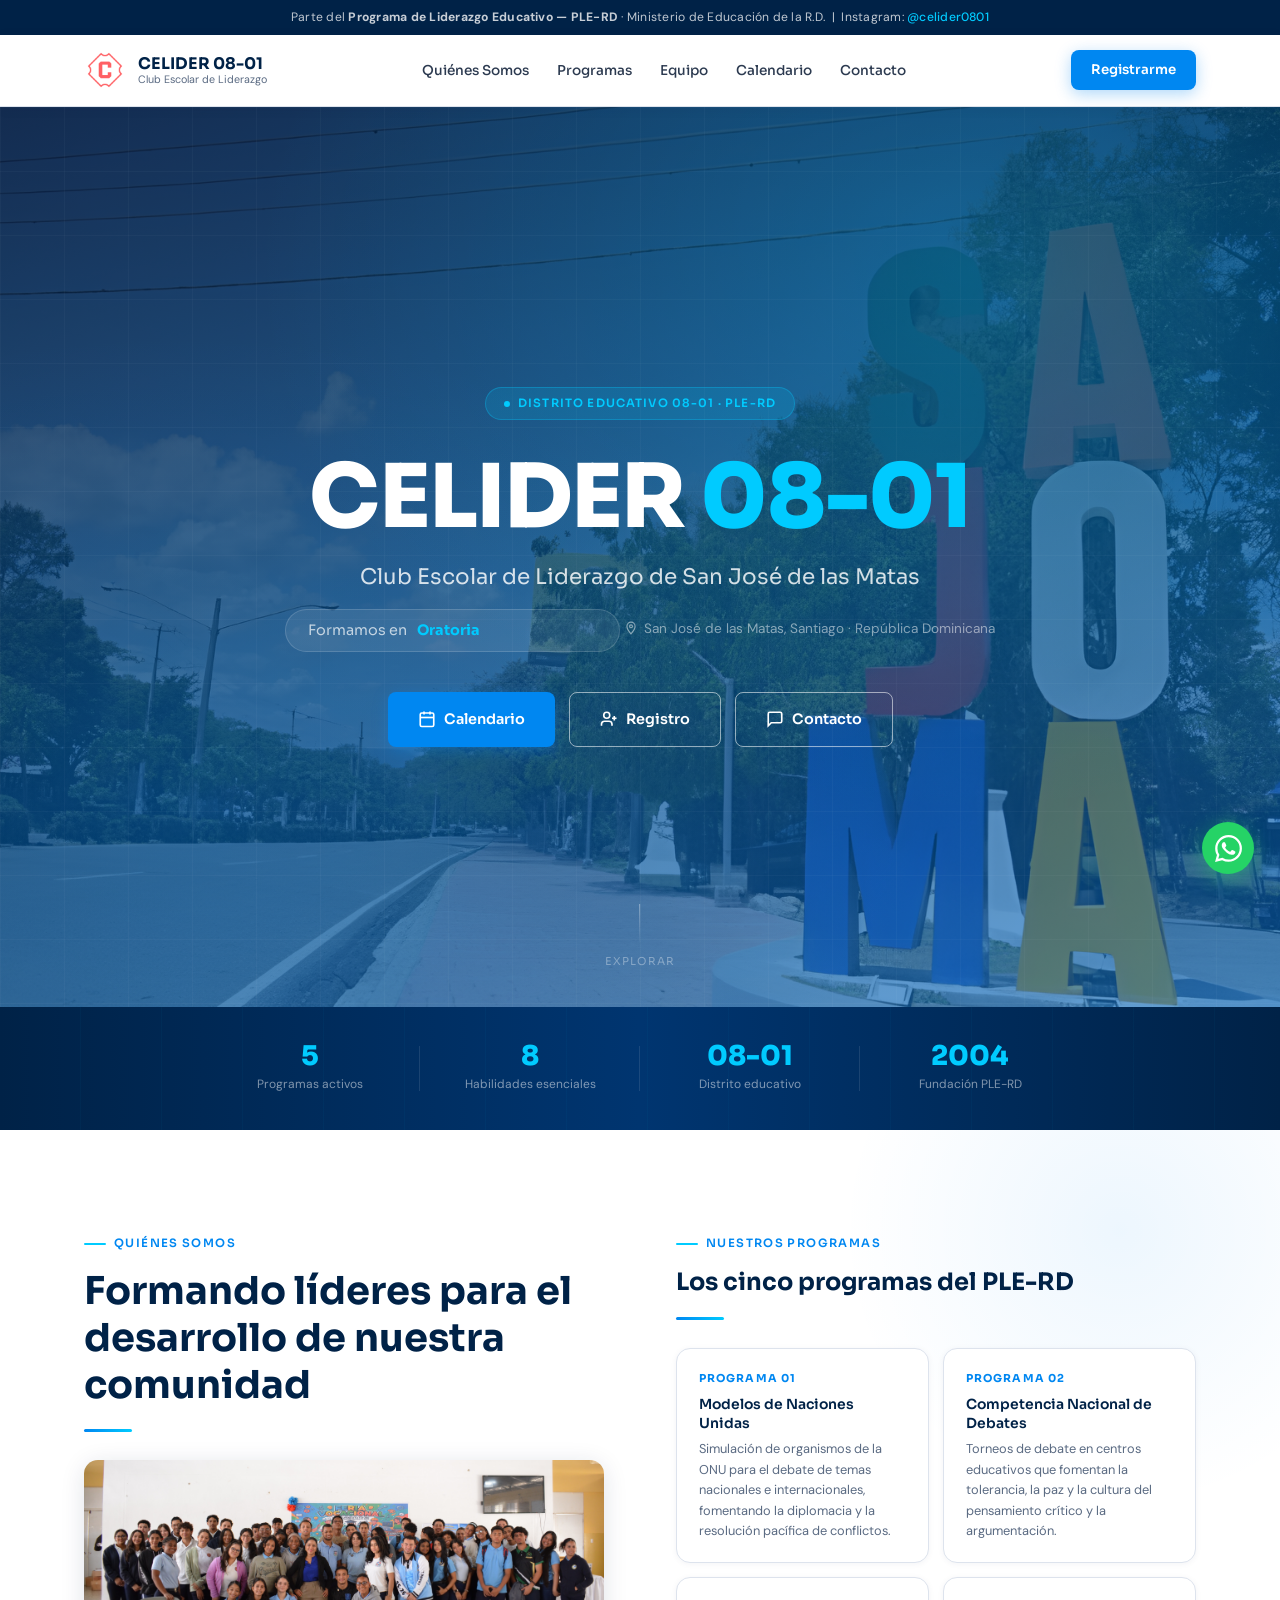
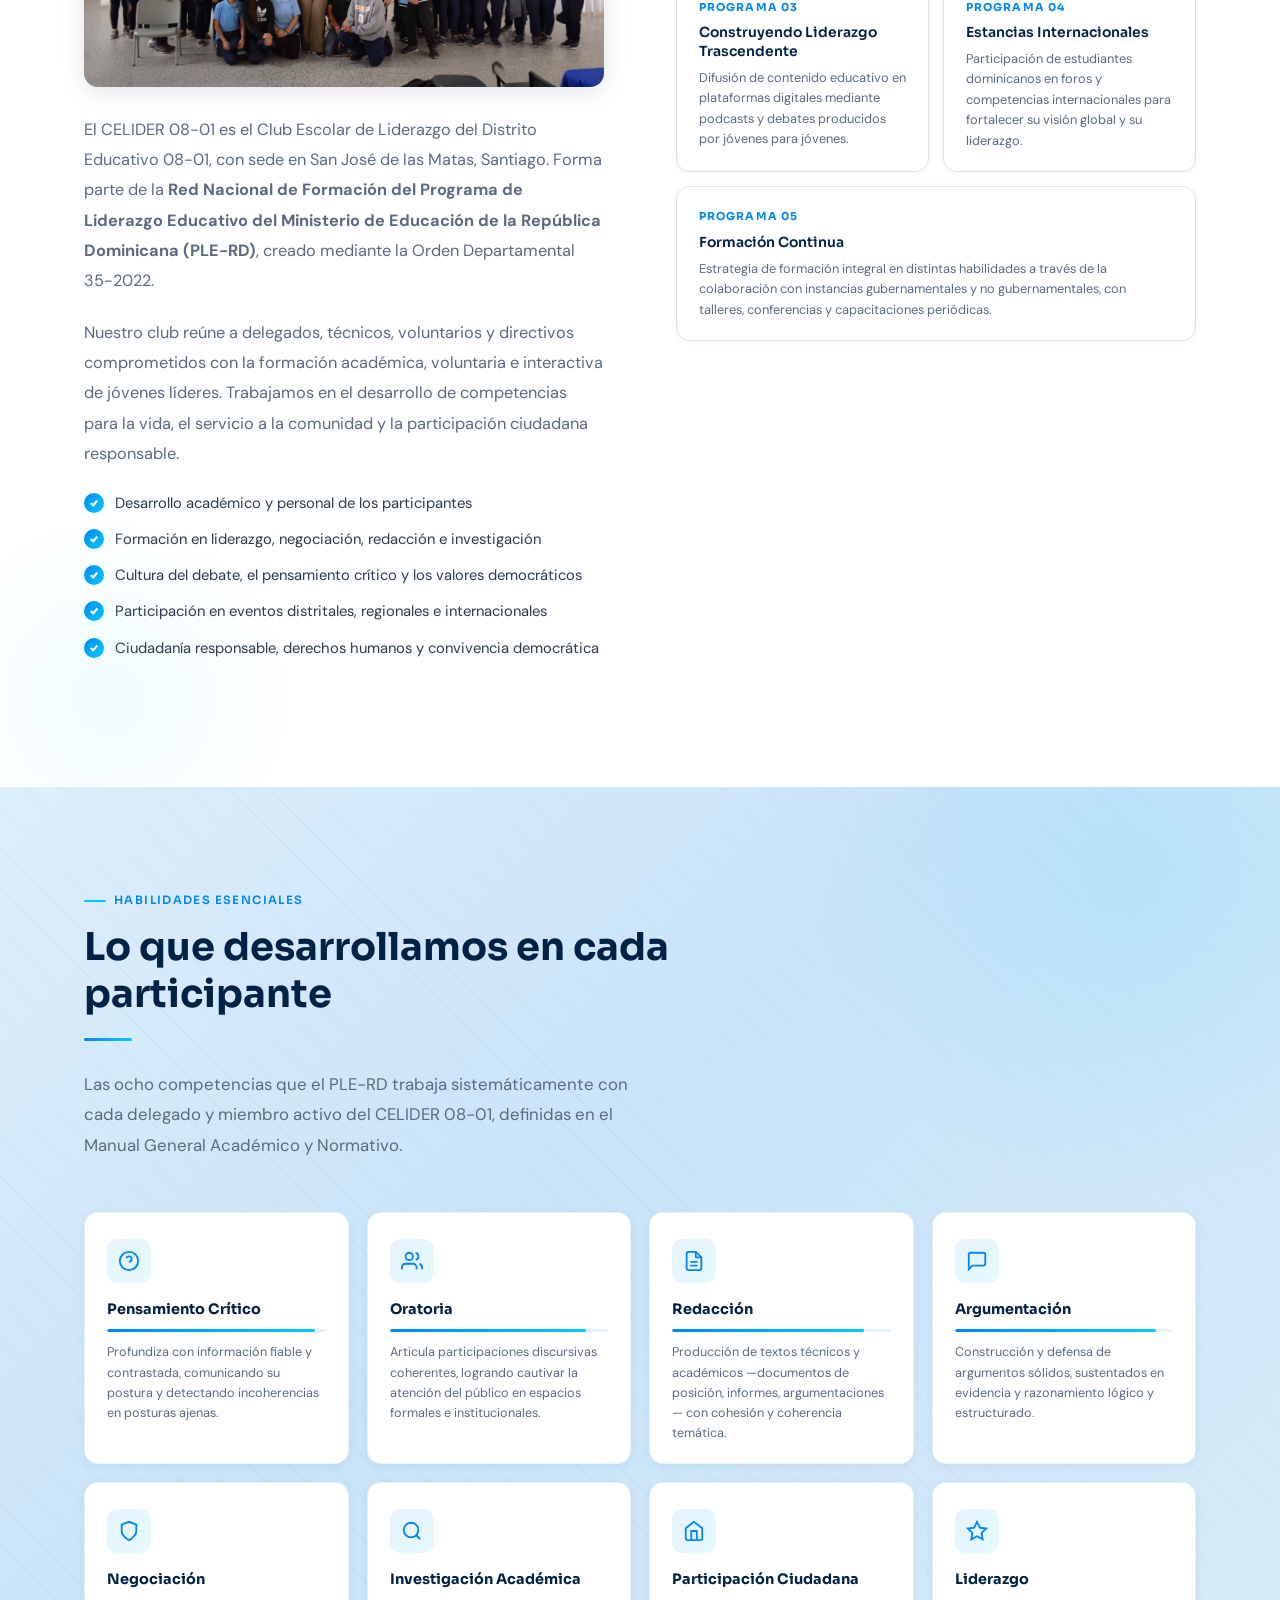
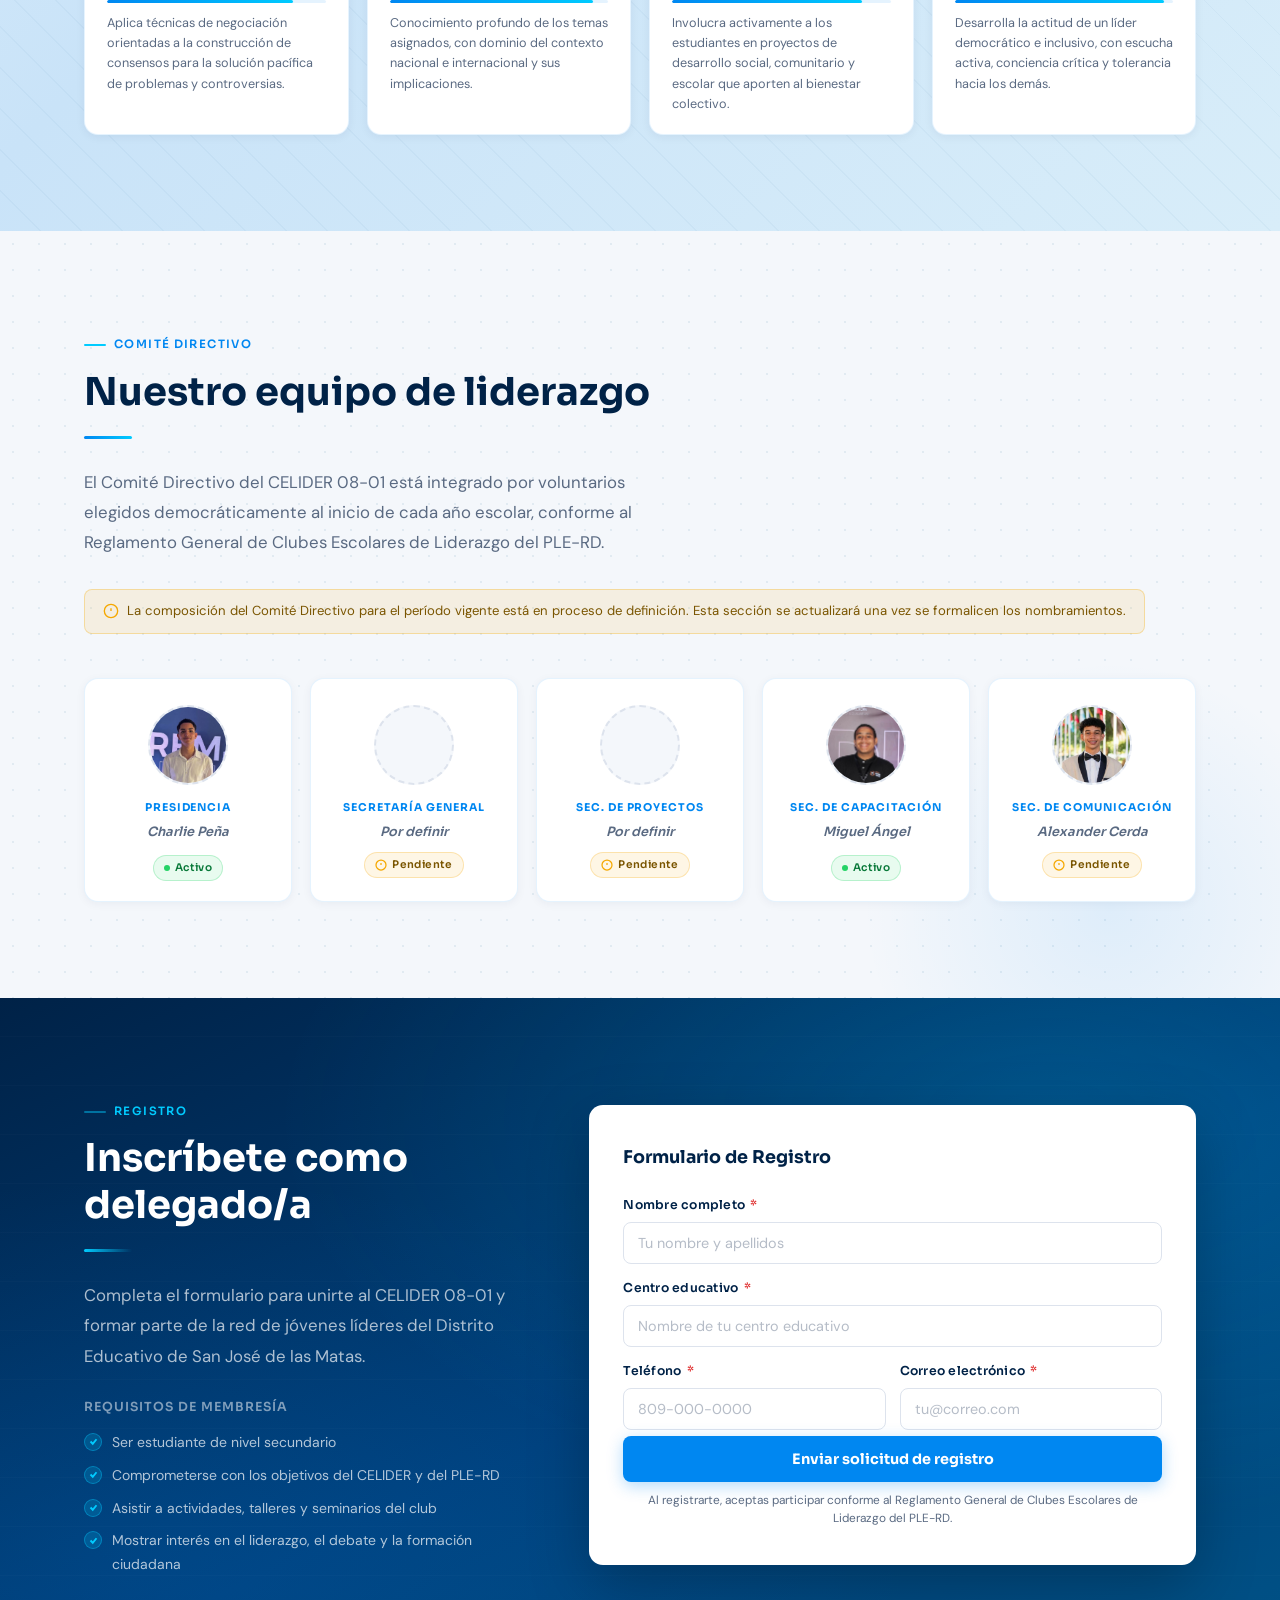
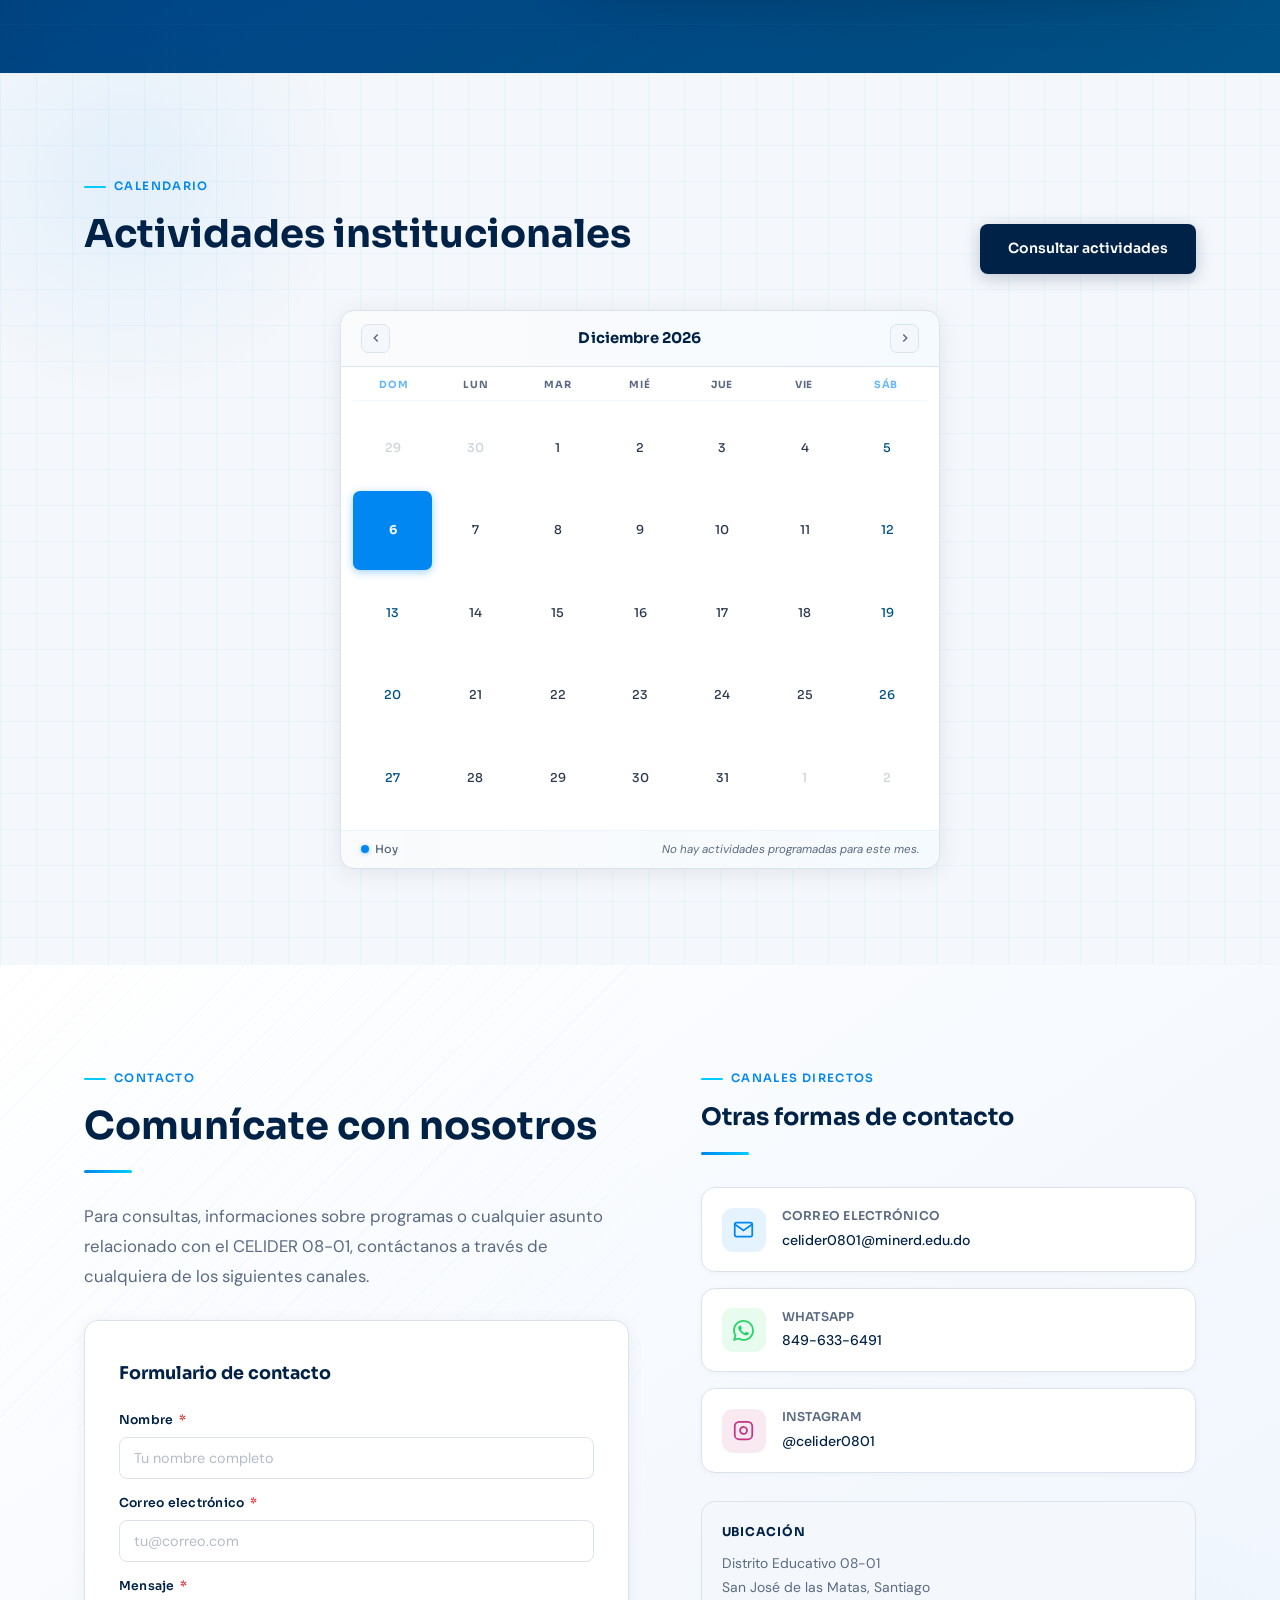
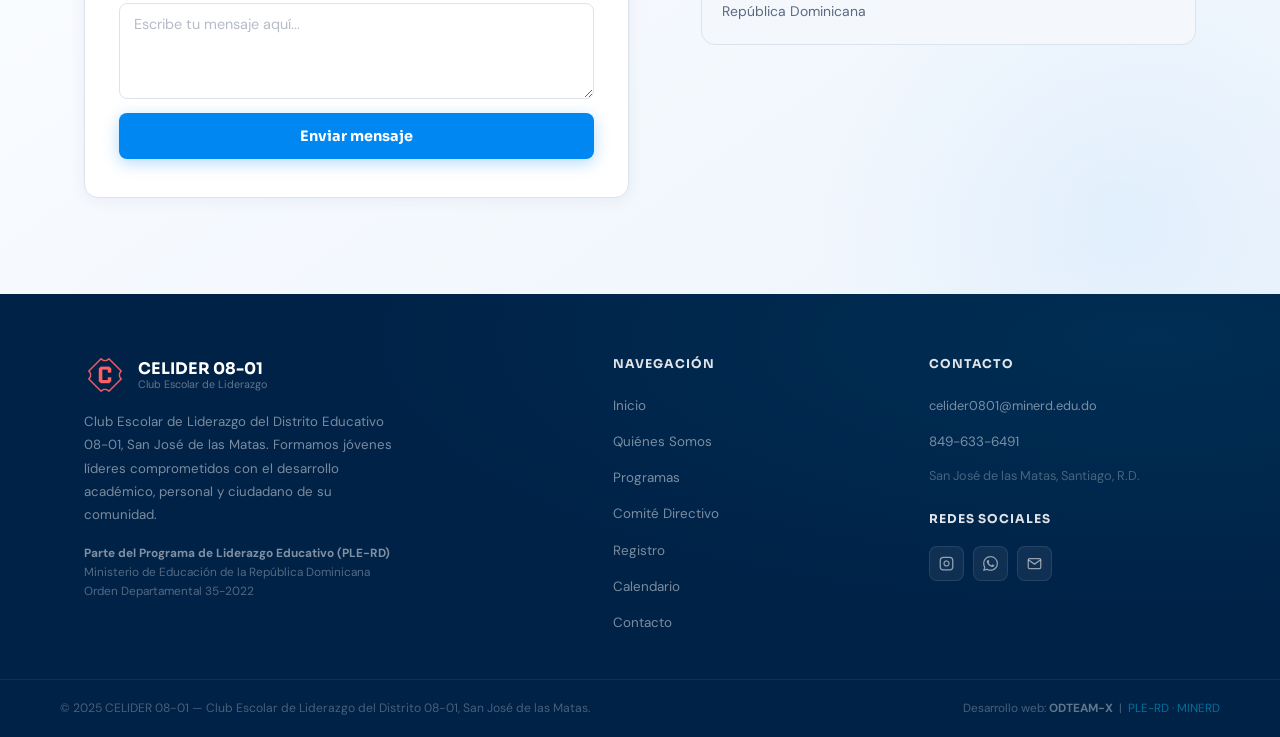
==== commit 1c4cc43d: "Add files via upload" ====
--- a/index.html
+++ b/index.html
@@ -331,7 +331,7 @@
           <img src="alex.jpeg" alt="Sec. de Comunicación" />
         </div>
         <div class="eq-c">Sec. de Comunicación</div>
-        <div class="eq-nm eq-ph">Por definir</div>
+        <div class="eq-nm eq-ph">Alexander Cerda</div>
         <div class="eq-status pending">
           <svg viewBox="0 0 24 24" fill="none" stroke="currentColor" stroke-width="2.5"><circle cx="12" cy="12" r="10"/><line x1="12" y1="8" x2="12" y2="12"/><line x1="12" y1="16" x2="12.01" y2="16"/></svg>
           Pendiente
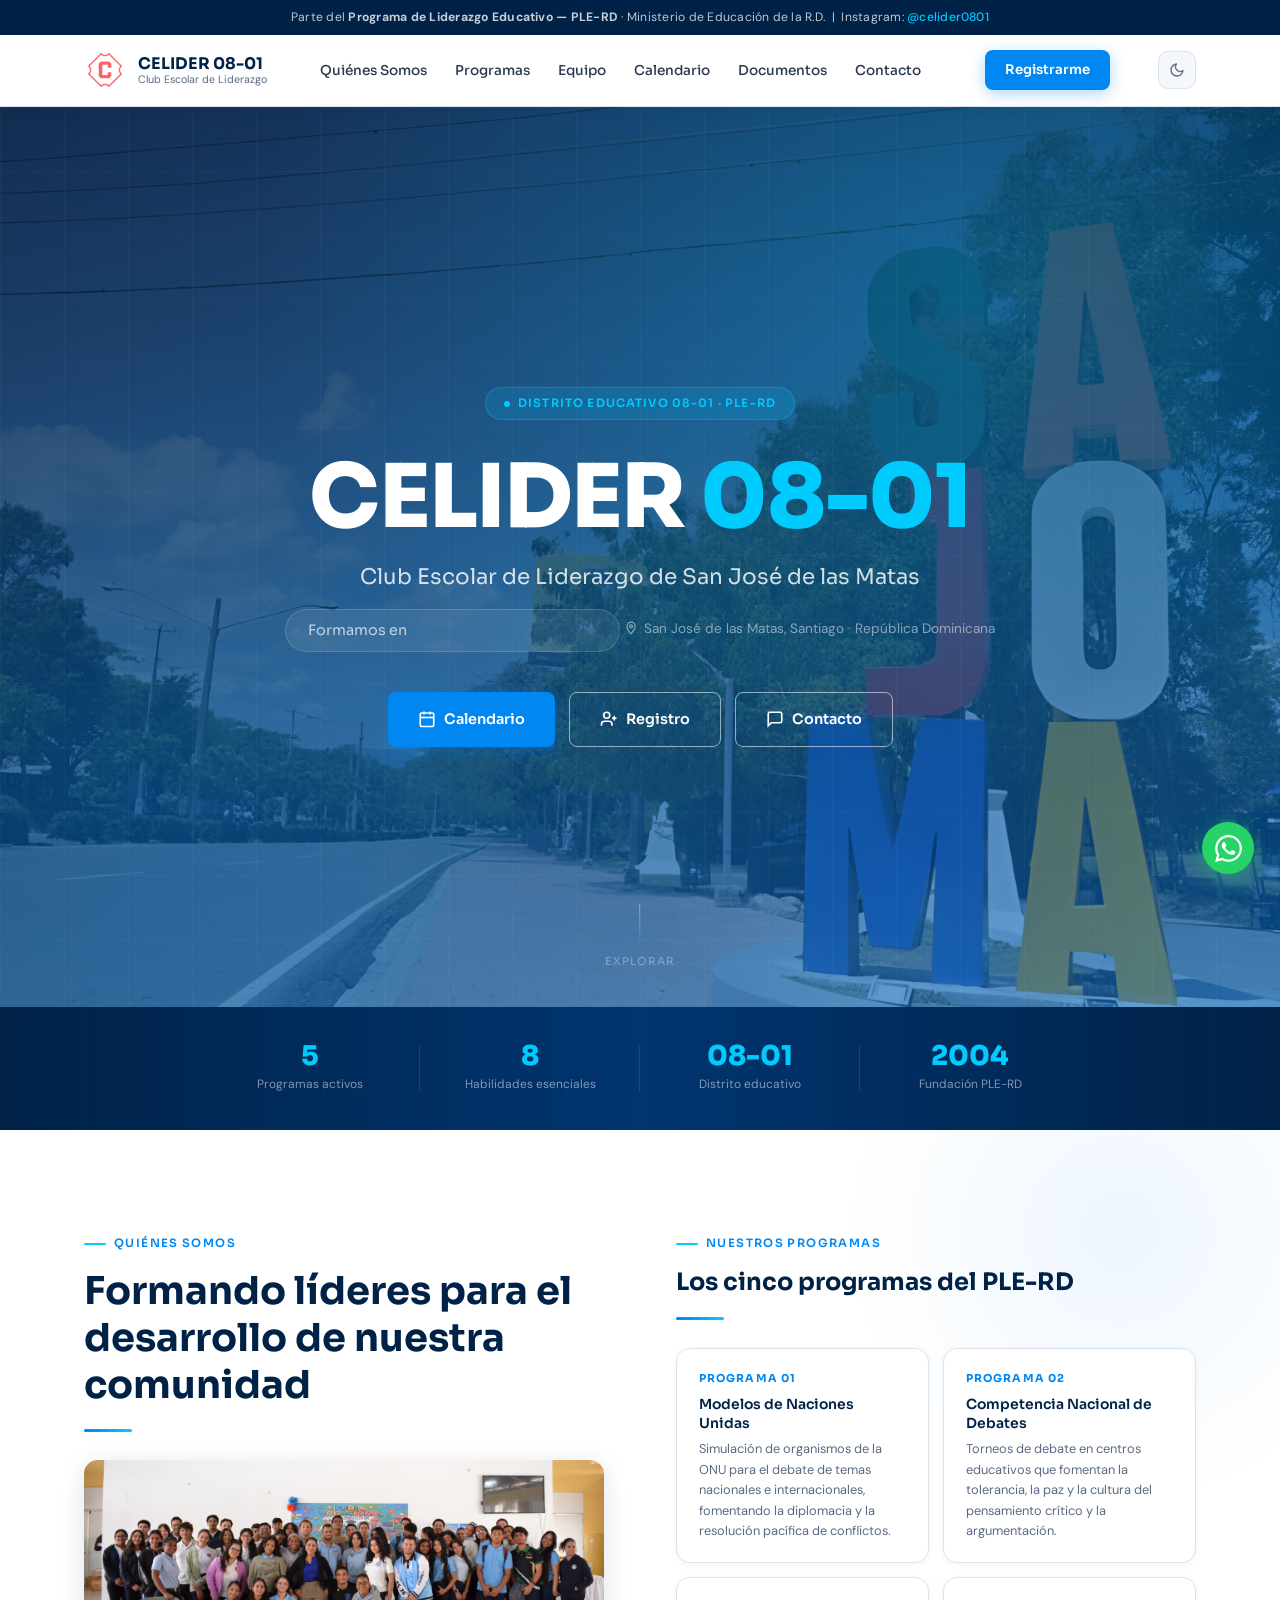
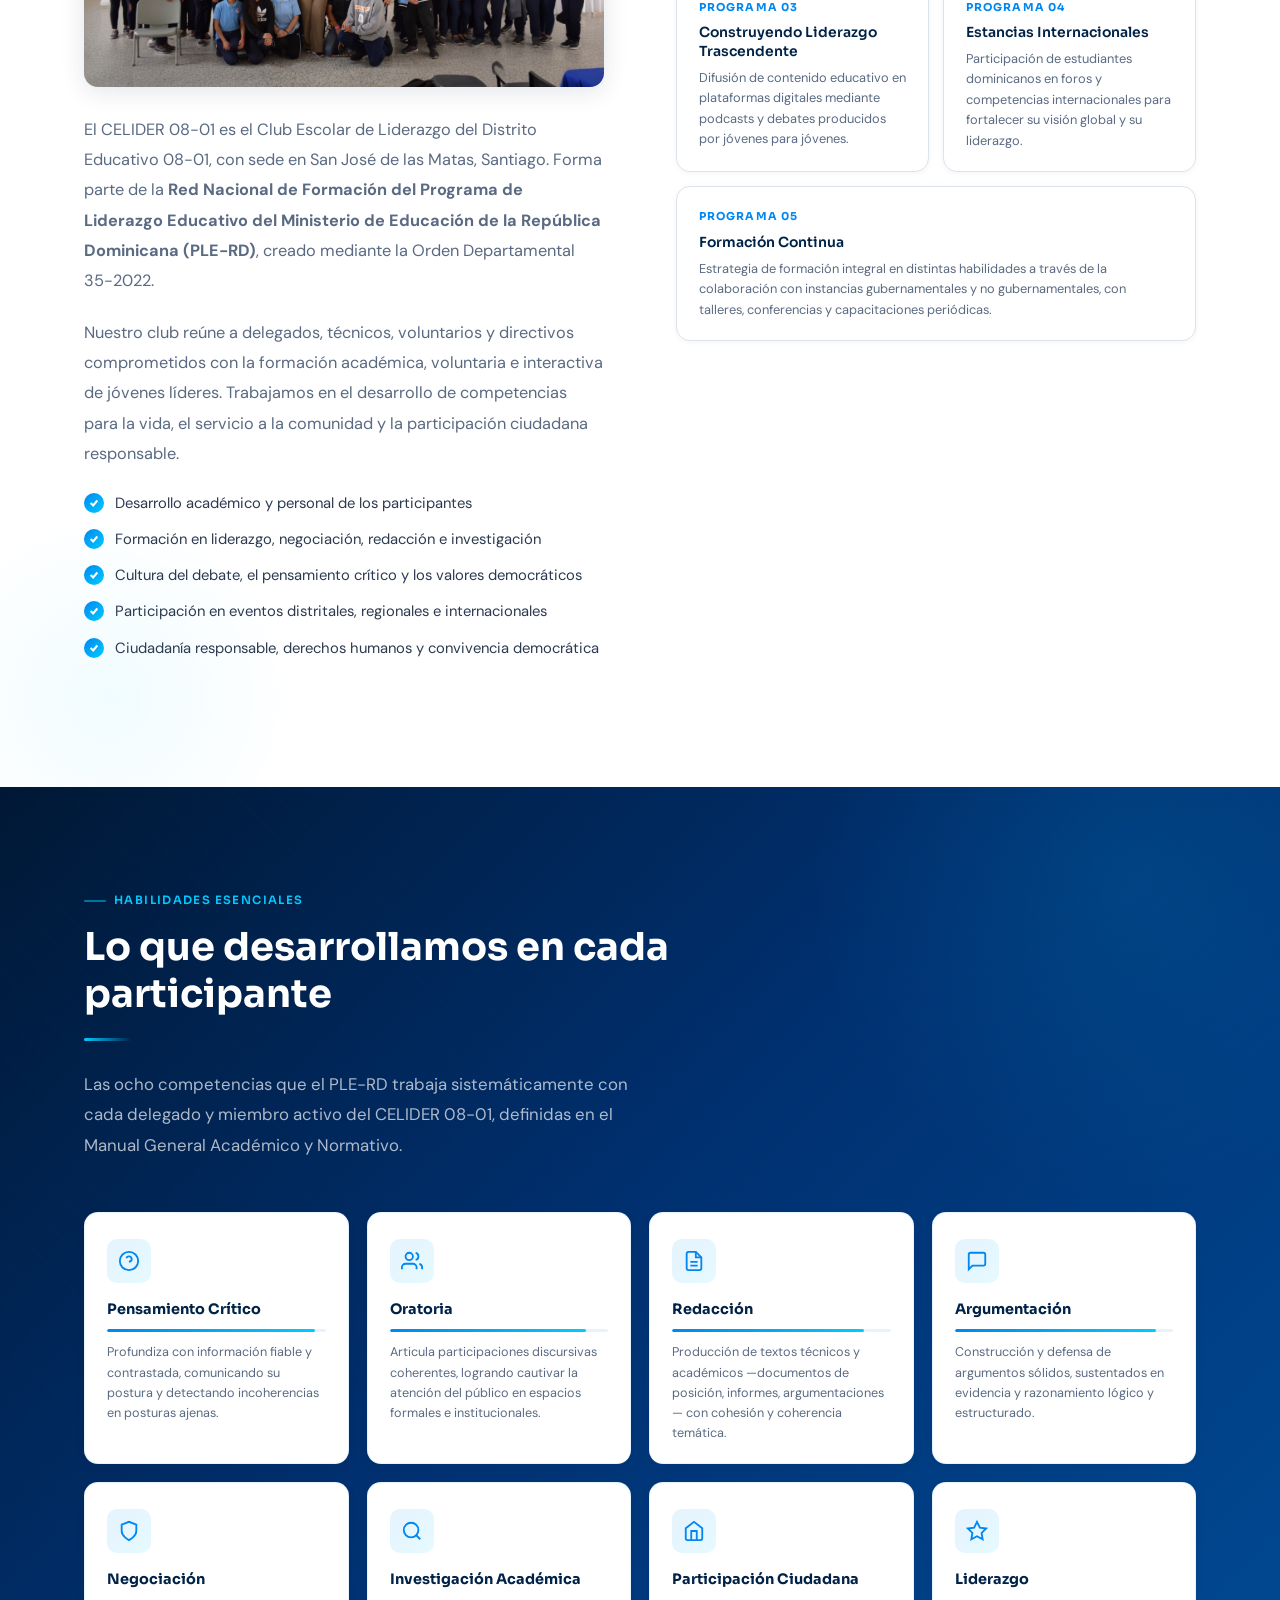
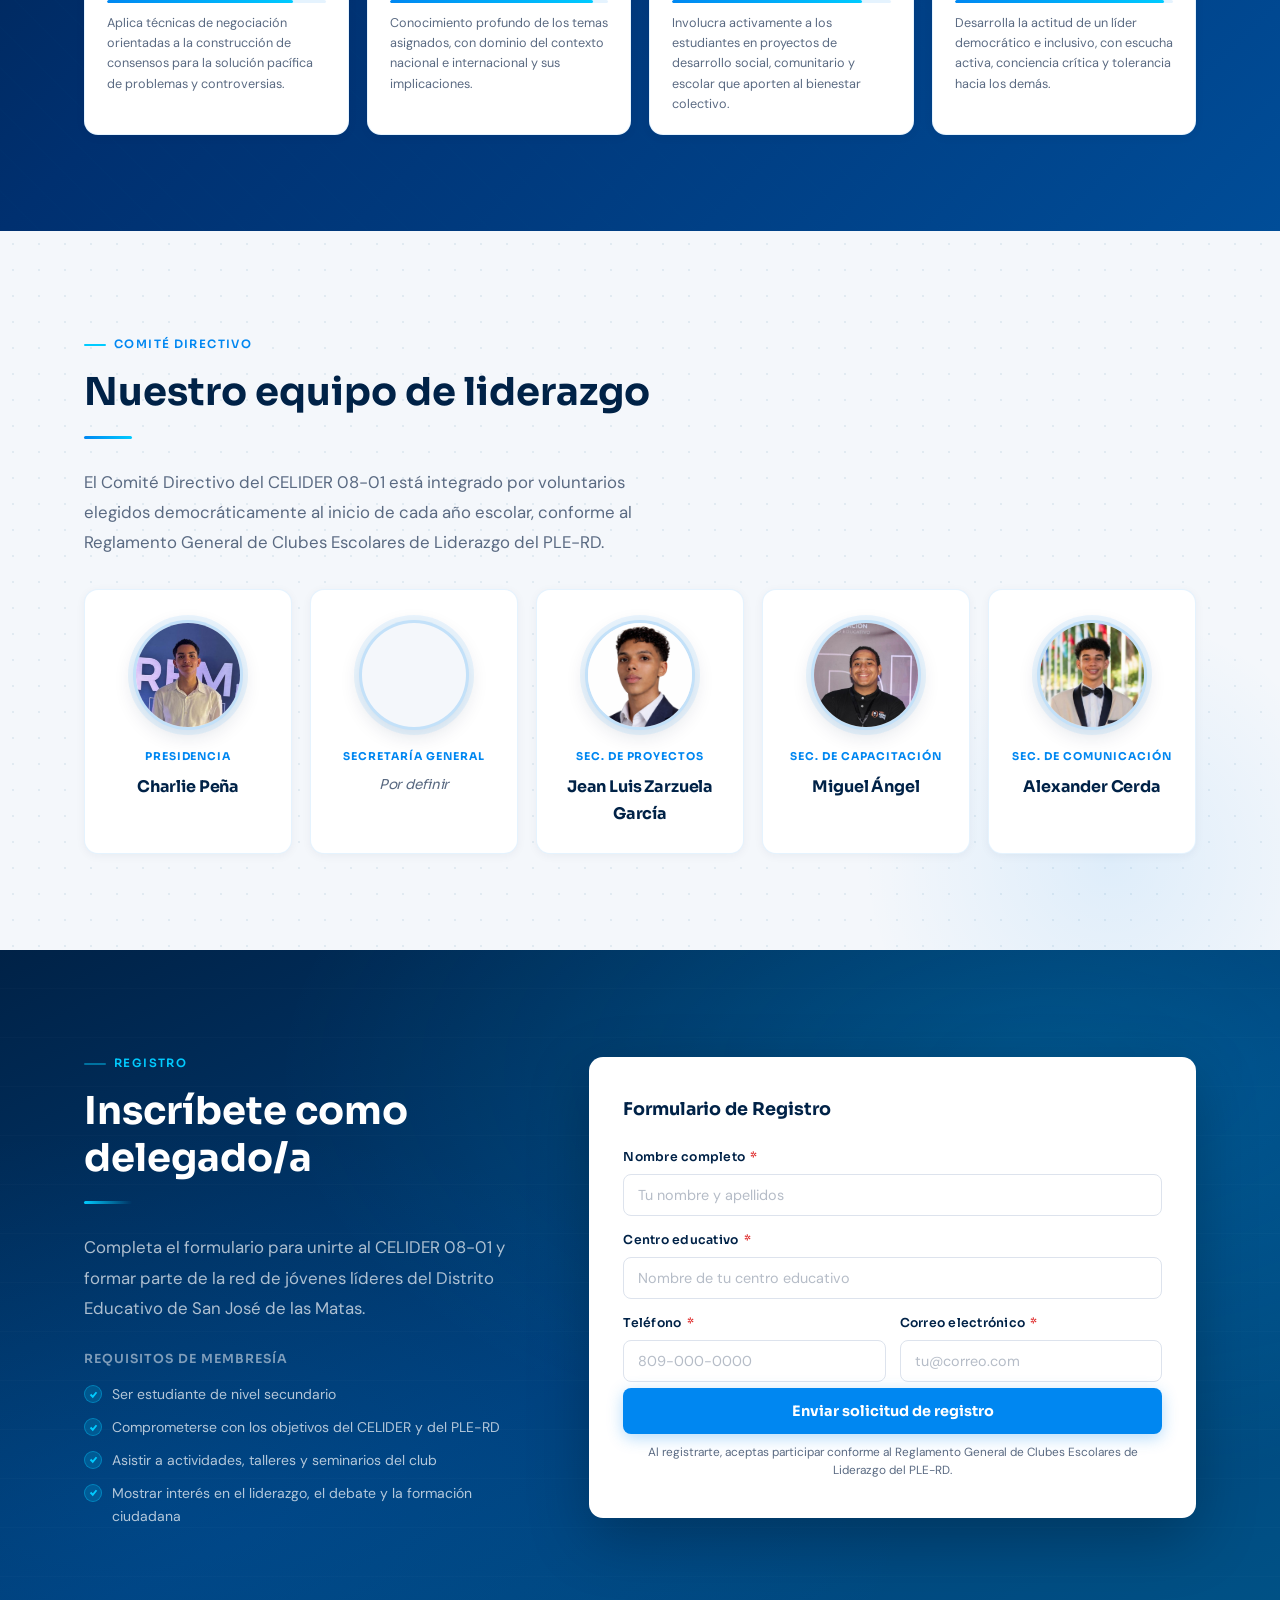
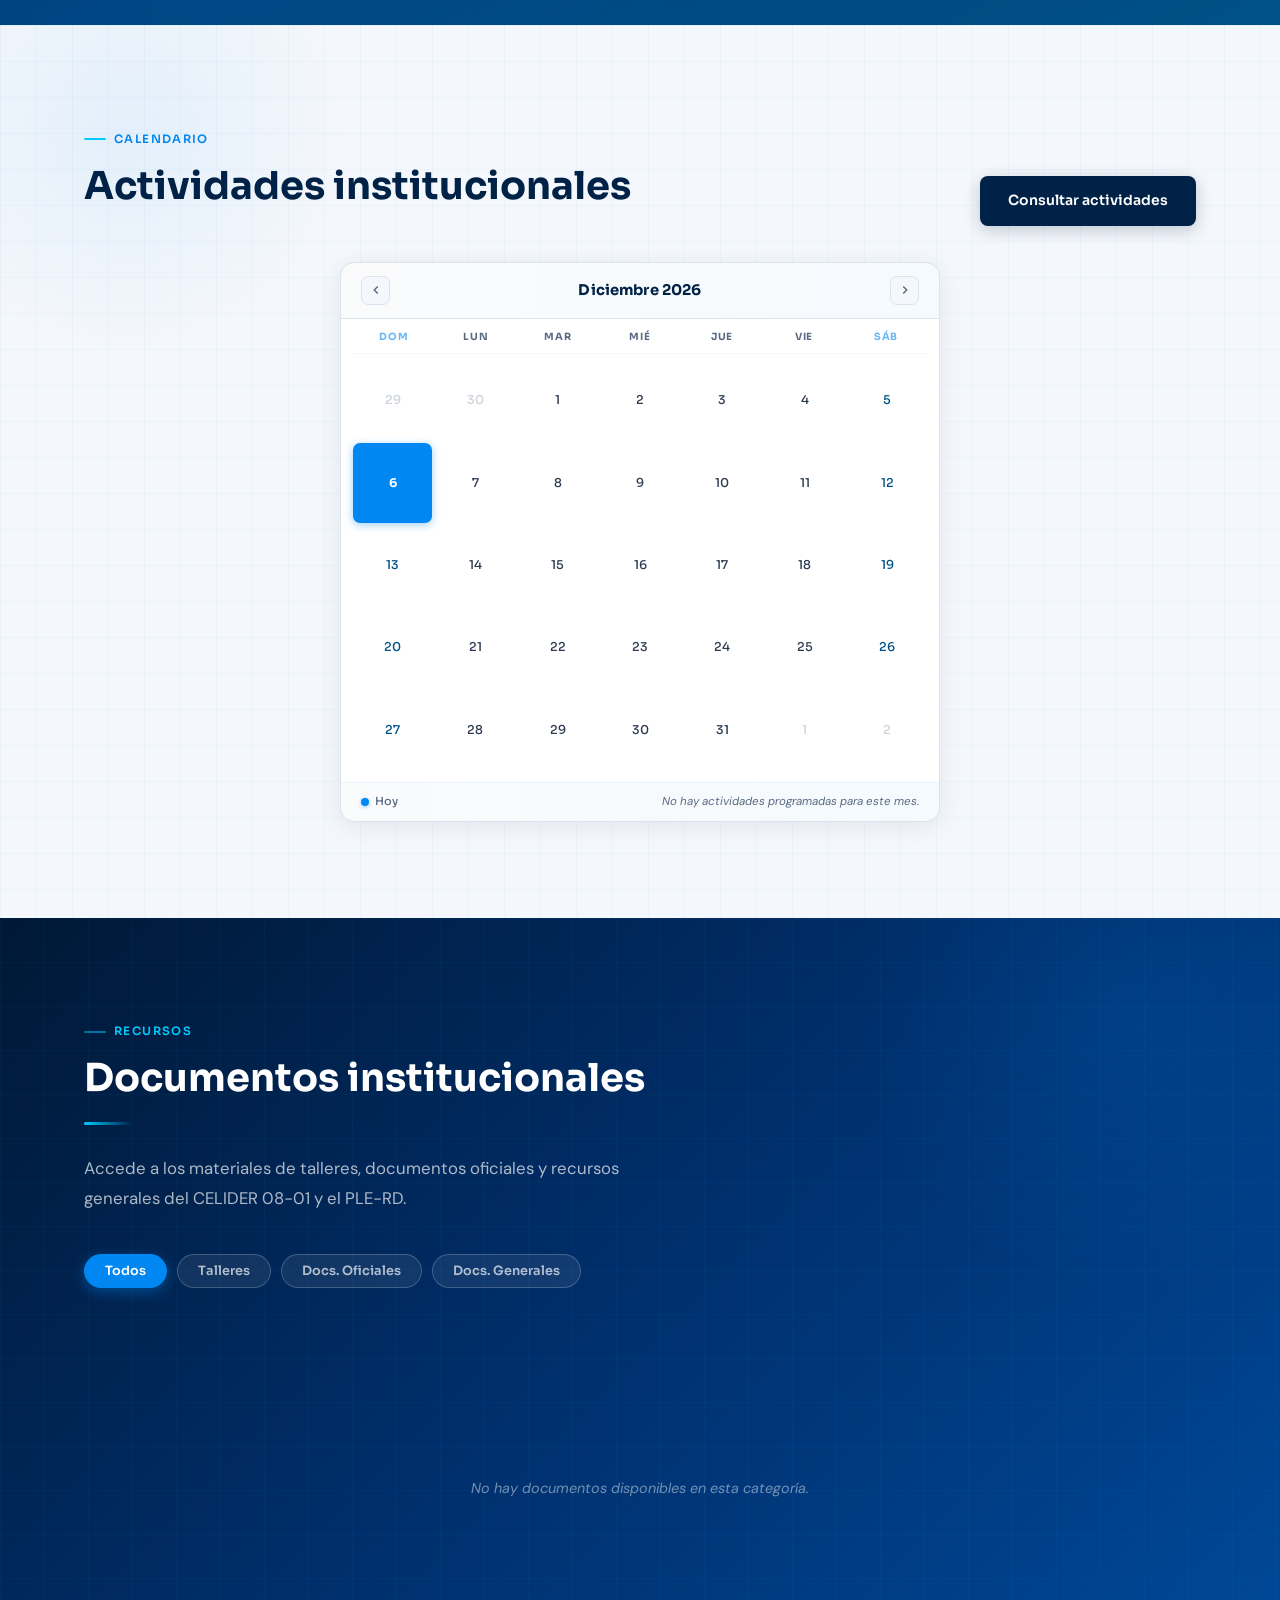
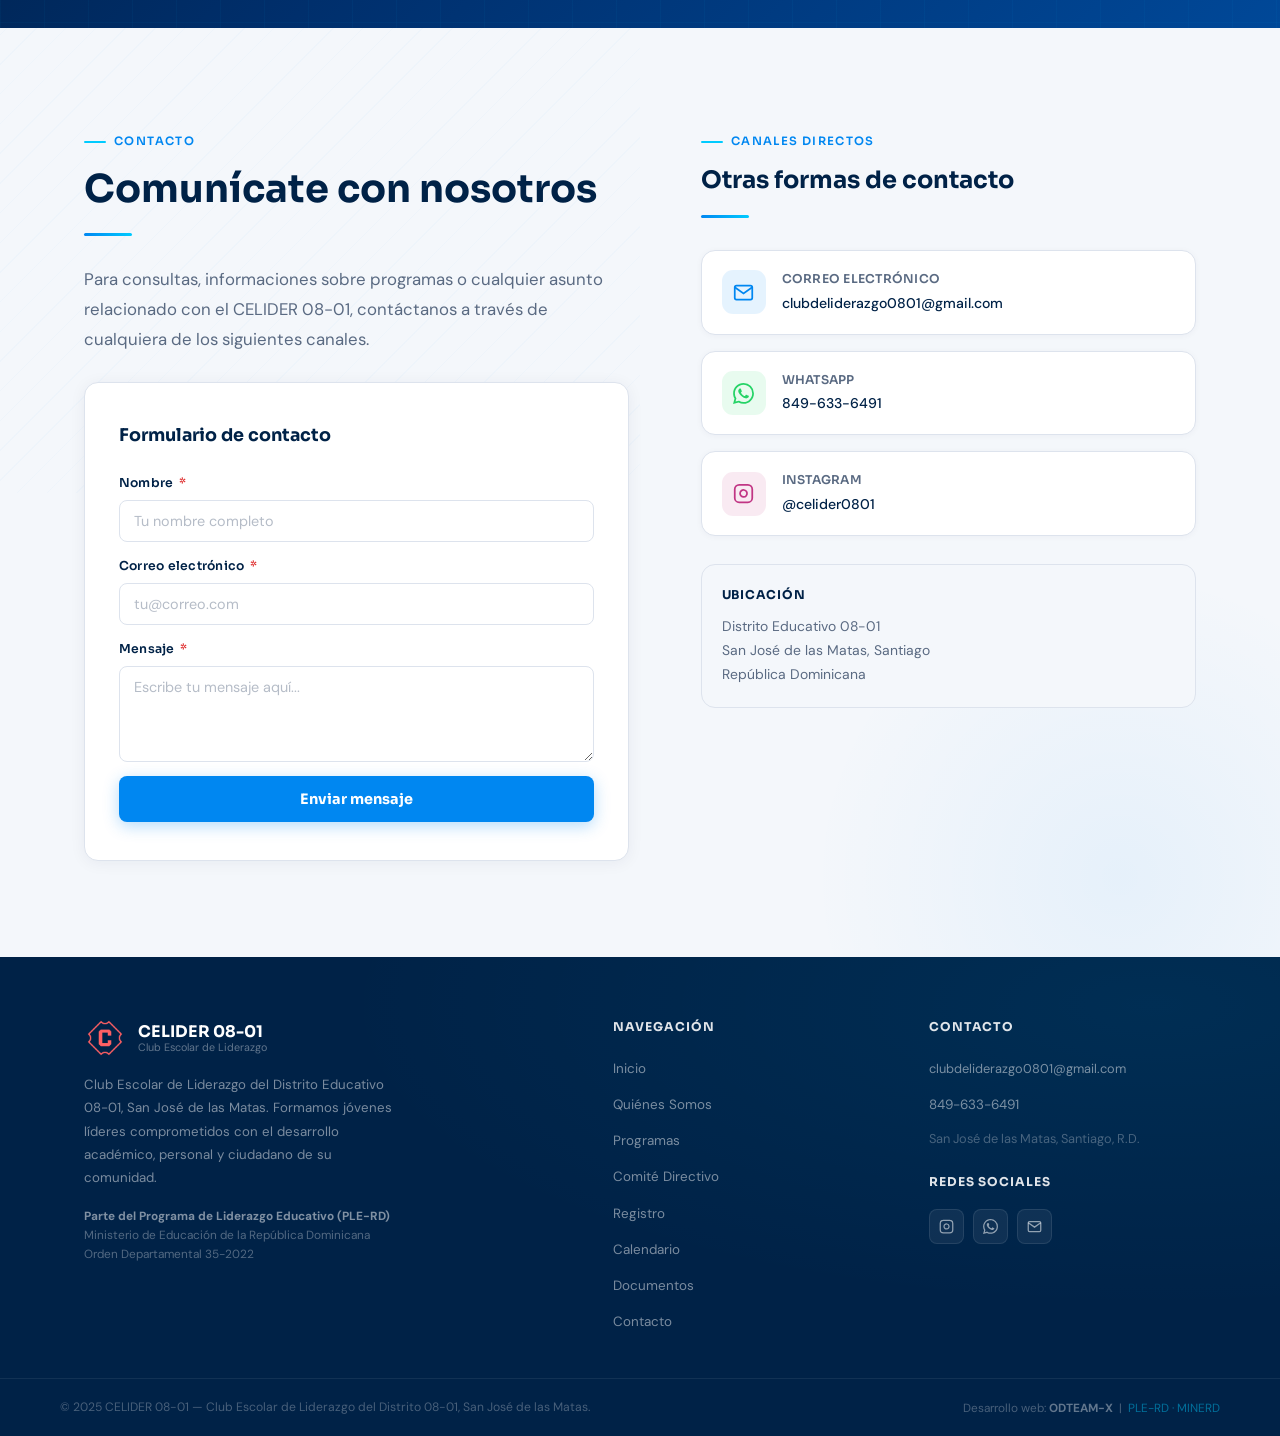
==== commit f0ccde86: "Add files via upload" ====
--- a/index.html
+++ b/index.html
@@ -42,9 +42,22 @@
       <a href="#habilidades">Programas</a>
       <a href="#equipo">Equipo</a>
       <a href="#calendario">Calendario</a>
+      <a href="#documentos">Documentos</a>
       <a href="#contacto">Contacto</a>
     </div>
     <a href="#registro" class="btn bp nav-cta">Registrarme</a>
+    <button class="theme-btn" id="themeToggle" aria-label="Cambiar tema" title="Cambiar tema">
+      <svg class="icon-sun" viewBox="0 0 24 24" fill="none" stroke="currentColor" stroke-width="2" stroke-linecap="round" stroke-linejoin="round">
+        <circle cx="12" cy="12" r="5"/>
+        <line x1="12" y1="1" x2="12" y2="3"/><line x1="12" y1="21" x2="12" y2="23"/>
+        <line x1="4.22" y1="4.22" x2="5.64" y2="5.64"/><line x1="18.36" y1="18.36" x2="19.78" y2="19.78"/>
+        <line x1="1" y1="12" x2="3" y2="12"/><line x1="21" y1="12" x2="23" y2="12"/>
+        <line x1="4.22" y1="19.78" x2="5.64" y2="18.36"/><line x1="18.36" y1="5.64" x2="19.78" y2="4.22"/>
+      </svg>
+      <svg class="icon-moon" viewBox="0 0 24 24" fill="none" stroke="currentColor" stroke-width="2" stroke-linecap="round" stroke-linejoin="round">
+        <path d="M21 12.79A9 9 0 1 1 11.21 3 7 7 0 0 0 21 12.79z"/>
+      </svg>
+    </button>
     <button class="ham" id="ham" aria-label="Abrir menú" aria-expanded="false">
       <span></span><span></span><span></span>
     </button>
@@ -57,6 +70,7 @@
   <a href="#habilidades">Programas</a>
   <a href="#equipo">Equipo</a>
   <a href="#calendario">Calendario</a>
+  <a href="#documentos">Documentos</a>
   <a href="#contacto">Contacto</a>
   <a href="#registro" class="btn bp">Registrarme</a>
 </div>
@@ -272,10 +286,6 @@
       <div class="sep"></div>
       <p class="sub">El Comité Directivo del CELIDER 08-01 está integrado por voluntarios elegidos democráticamente al inicio de cada año escolar, conforme al Reglamento General de Clubes Escolares de Liderazgo del PLE-RD.</p>
     </div>
-    <div class="aviso an">
-      <svg viewBox="0 0 24 24" fill="none" stroke="currentColor" stroke-width="2"><circle cx="12" cy="12" r="10"/><line x1="12" y1="8" x2="12" y2="12"/><line x1="12" y1="16" x2="12.01" y2="16"/></svg>
-      La composición del Comité Directivo para el período vigente está en proceso de definición. Esta sección se actualizará una vez se formalicen los nombramientos.
-    </div>
     <div class="eq-g">
 
       <div class="eq an d1">
@@ -283,11 +293,7 @@
           <img src="charlie.jpeg" alt="Presidencia" />
         </div>
         <div class="eq-c">Presidencia</div>
-        <div class="eq-nm eq-ph">Charlie Peña</div>
-        <div class="eq-status active">
-          <svg viewBox="0 0 8 8" fill="currentColor"><circle cx="4" cy="4" r="4"/></svg>
-          Activo
-        </div>
+        <div class="eq-nm">Charlie Peña</div>
       </div>
 
       <div class="eq an d2">
@@ -296,22 +302,14 @@
         </div>
         <div class="eq-c">Secretaría General</div>
         <div class="eq-nm eq-ph">Por definir</div>
-        <div class="eq-status pending">
-          <svg viewBox="0 0 24 24" fill="none" stroke="currentColor" stroke-width="2.5"><circle cx="12" cy="12" r="10"/><line x1="12" y1="8" x2="12" y2="12"/><line x1="12" y1="16" x2="12.01" y2="16"/></svg>
-          Pendiente
-        </div>
       </div>
 
       <div class="eq an d3">
         <div class="eq-av">
-          <img src="" alt="Sec. de Proyectos" />
+          <img src="jean.jpeg" alt="Sec. de Proyectos" />
         </div>
         <div class="eq-c">Sec. de Proyectos</div>
-        <div class="eq-nm eq-ph">Por definir</div>
-        <div class="eq-status pending">
-          <svg viewBox="0 0 24 24" fill="none" stroke="currentColor" stroke-width="2.5"><circle cx="12" cy="12" r="10"/><line x1="12" y1="8" x2="12" y2="12"/><line x1="12" y1="16" x2="12.01" y2="16"/></svg>
-          Pendiente
-        </div>
+        <div class="eq-nm">Jean Luis Zarzuela García</div>
       </div>
 
       <div class="eq an d4">
@@ -319,11 +317,7 @@
           <img src="titico.jpeg" alt="Sec. de Capacitación" />
         </div>
         <div class="eq-c">Sec. de Capacitación</div>
-        <div class="eq-nm eq-ph">Miguel Ángel</div>
-        <div class="eq-status active">
-          <svg viewBox="0 0 8 8" fill="currentColor"><circle cx="4" cy="4" r="4"/></svg>
-          Activo
-        </div>
+        <div class="eq-nm">Miguel Ángel</div>
       </div>
 
       <div class="eq an d1">
@@ -331,11 +325,7 @@
           <img src="alex.jpeg" alt="Sec. de Comunicación" />
         </div>
         <div class="eq-c">Sec. de Comunicación</div>
-        <div class="eq-nm eq-ph">Alexander Cerda</div>
-        <div class="eq-status pending">
-          <svg viewBox="0 0 24 24" fill="none" stroke="currentColor" stroke-width="2.5"><circle cx="12" cy="12" r="10"/><line x1="12" y1="8" x2="12" y2="12"/><line x1="12" y1="16" x2="12.01" y2="16"/></svg>
-          Pendiente
-        </div>
+        <div class="eq-nm">Alexander Cerda</div>
       </div>
 
     </div>
@@ -439,6 +429,38 @@
       </div>
     </div>
 
+  </div>
+</section>
+
+<!-- ══ DOCUMENTOS ══ -->
+<section id="documentos" class="sec">
+  <div class="c">
+    <div class="an" style="max-width:640px;margin-bottom:40px">
+      <span class="etiq">Recursos</span>
+      <h2 class="tit">Documentos institucionales</h2>
+      <div class="sep"></div>
+      <p class="sub">Accede a los materiales de talleres, documentos oficiales y recursos generales del CELIDER 08-01 y el PLE-RD.</p>
+    </div>
+
+    <!-- Filtros de categoría -->
+    <div class="doc-filters an" id="doc-filters">
+      <button class="doc-filter-btn active" data-cat="all">Todos</button>
+      <button class="doc-filter-btn" data-cat="talleres">Talleres</button>
+      <button class="doc-filter-btn" data-cat="oficiales">Docs. Oficiales</button>
+      <button class="doc-filter-btn" data-cat="generales">Docs. Generales</button>
+    </div>
+
+    <!-- Grid de documentos -->
+    <div class="doc-grid an" id="doc-grid">
+      <!-- Estado de carga -->
+      <div class="doc-loading" id="doc-loading">
+        <div class="doc-spin"></div>
+        <p>Cargando documentos…</p>
+      </div>
+    </div>
+
+    <!-- Estado vacío -->
+    <p class="doc-empty" id="doc-empty" style="display:none">No hay documentos disponibles en esta categoría.</p>
   </div>
 </section>
 
@@ -483,11 +505,11 @@
         <h3 class="tit" style="font-size:1.5rem">Otras formas de contacto</h3>
         <div class="sep"></div>
         <div class="canales">
-          <a href="mailto:celider0801@minerd.edu.do" class="canal">
+          <a href="mailto:clubdeliderazgo0801@gmail.com" class="canal">
             <div class="can-ic mail-bg"><svg viewBox="0 0 24 24" fill="none" stroke="currentColor" stroke-width="2"><path d="M4 4h16c1.1 0 2 .9 2 2v12c0 1.1-.9 2-2 2H4c-1.1 0-2-.9-2-2V6c0-1.1.9-2 2-2z"/><polyline points="22,6 12,13 2,6"/></svg></div>
             <div>
               <div class="can-l">Correo electrónico</div>
-              <div class="can-v">celider0801@minerd.edu.do</div>
+              <div class="can-v">clubdeliderazgo0801@gmail.com</div>
             </div>
           </a>
           <a href="https://wa.me/18496336491?text=Hola,%20me%20comunico%20desde%20el%20sitio%20web%20del%20CELIDER%2008-01." target="_blank" rel="noopener" class="canal">
@@ -543,13 +565,14 @@
             <li><a href="#equipo">Comité Directivo</a></li>
             <li><a href="#registro">Registro</a></li>
             <li><a href="#calendario">Calendario</a></li>
+            <li><a href="#documentos">Documentos</a></li>
             <li><a href="#contacto">Contacto</a></li>
           </ul>
         </div>
         <div>
           <p class="ft-htit">Contacto</p>
           <ul class="ft-links" style="margin-bottom:22px">
-            <li><a href="mailto:celider0801@minerd.edu.do" style="word-break:break-all;font-size:.8rem">celider0801@minerd.edu.do</a></li>
+            <li><a href="mailto:clubdeliderazgo0801@gmail.com" style="word-break:break-all;font-size:.8rem">clubdeliderazgo0801@gmail.com</a></li>
             <li><a href="https://wa.me/18496336491">849-633-6491</a></li>
             <li style="color:rgba(255,255,255,.28);font-size:.8rem;margin-top:2px">San José de las Matas, Santiago, R.D.</li>
           </ul>
@@ -561,7 +584,7 @@
             <a href="https://wa.me/18496336491" target="_blank" rel="noopener" class="ft-sb" aria-label="WhatsApp">
               <svg viewBox="0 0 24 24" fill="currentColor"><path d="M17.472 14.382c-.297-.149-1.758-.867-2.03-.967-.273-.099-.471-.148-.67.15-.197.297-.767.966-.94 1.164-.173.199-.347.223-.644.075-.297-.15-1.255-.463-2.39-1.475-.883-.788-1.48-1.761-1.653-2.059-.173-.297-.018-.458.13-.606.134-.133.298-.347.446-.52.149-.174.198-.298.298-.497.099-.198.05-.371-.025-.52-.075-.149-.669-1.612-.916-2.207-.242-.579-.487-.5-.669-.51-.173-.008-.371-.01-.57-.01-.198 0-.52.074-.792.372-.272.297-1.04 1.016-1.04 2.479 0 1.462 1.065 2.875 1.213 3.074.149.198 2.096 3.2 5.077 4.487.709.306 1.262.489 1.694.625.712.227 1.36.195 1.871.118.571-.085 1.758-.719 2.006-1.413.248-.694.248-1.289.173-1.413-.074-.124-.272-.198-.57-.347m-5.421 7.403h-.004a9.87 9.87 0 0 1-5.031-1.378l-.361-.214-3.741.982.998-3.648-.235-.374a9.86 9.86 0 0 1-1.51-5.26c.001-5.45 4.436-9.884 9.888-9.884 2.64 0 5.122 1.03 6.988 2.898a9.825 9.825 0 0 1 2.893 6.994c-.003 5.45-4.437 9.884-9.885 9.884m8.413-18.297A11.815 11.815 0 0 0 12.05 0C5.495 0 .16 5.335.157 11.892c0 2.096.547 4.142 1.588 5.945L.057 24l6.305-1.654a11.882 11.882 0 0 0 5.683 1.448h.005c6.554 0 11.89-5.335 11.893-11.893a11.821 11.821 0 0 0-3.48-8.413z"/></svg>
             </a>
-            <a href="mailto:celider0801@minerd.edu.do" class="ft-sb" aria-label="Email">
+            <a href="mailto:clubdeliderazgo0801@gmail.com" class="ft-sb" aria-label="Email">
               <svg viewBox="0 0 24 24" fill="none" stroke="currentColor" stroke-width="2"><path d="M4 4h16c1.1 0 2 .9 2 2v12c0 1.1-.9 2-2 2H4c-1.1 0-2-.9-2-2V6c0-1.1.9-2 2-2z"/><polyline points="22,6 12,13 2,6"/></svg>
             </a>
           </div>
--- a/styles.css
+++ b/styles.css
@@ -35,13 +35,13 @@
 .bp:hover { background:var(--a2); transform:translateY(-2px); box-shadow:0 8px 24px rgba(0,82,134,.35) }
 .bs { background:transparent; color:var(--w); border:1.5px solid rgba(255,255,255,.55) }
 .bs:hover { background:rgba(255,255,255,.12); border-color:rgba(255,255,255,.9) }
-.bo { background:var(--a1); color:var(--w); box-shadow:0 4px 16px rgba(0,34,71,.22) }
-.bo:hover { background:var(--a2); transform:translateY(-1px) }
+.bo { background:#002247; color:var(--w); box-shadow:0 4px 16px rgba(0,34,71,.22) }
+.bo:hover { background:#005286; transform:translateY(-1px) }
 .bg { background:var(--green); color:var(--w); box-shadow:0 4px 16px rgba(37,211,102,.3) }
 .bg:hover { background:#1ebe5d; transform:translateY(-1px) }
 
 /* ── Top bar ── */
-.topbar { background:var(--a1); color:rgba(255,255,255,.75); font-size:.76rem; text-align:center; padding:7px 24px; letter-spacing:.02em }
+.topbar { background:#002247; color:rgba(255,255,255,.75); font-size:.76rem; text-align:center; padding:7px 24px; letter-spacing:.02em }
 .topbar a { color:var(--a4); font-weight:500 }
 .topbar a:hover { text-decoration:underline }
 
@@ -161,7 +161,7 @@
    STATS BAR
 ══════════════════════════════════════════════ */
 .stats {
-  background:linear-gradient(90deg, var(--a1) 0%, #003570 50%, var(--a1) 100%);
+  background:linear-gradient(90deg, #002247 0%, #003570 50%, #002247 100%);
   padding:24px 0; position:relative; overflow:hidden;
 }
 .stats::before {
@@ -231,7 +231,12 @@
 /* ══════════════════════════════════════════════
    HABILIDADES
 ══════════════════════════════════════════════ */
-#habilidades { position:relative; overflow:hidden; background:linear-gradient(135deg, #ddeefb 0%, #c9e3f8 42%, #d8edf9 100%); }
+#habilidades { position:relative; overflow:hidden; background:linear-gradient(135deg, #001835 0%, #003070 45%, #004d98 100%); }
+#habilidades .etiq { color:var(--a4); }
+#habilidades .etiq::before { background:rgba(0,203,255,.5); }
+#habilidades .tit { color:#fff; }
+#habilidades .sub { color:rgba(255,255,255,.68); }
+#habilidades .sep { background:linear-gradient(90deg,var(--a4),transparent); }
 #habilidades::before {
   content:''; position:absolute; inset:0; pointer-events:none;
   background-image:repeating-linear-gradient(
@@ -277,7 +282,7 @@
 /* ══════════════════════════════════════════════
    EQUIPO
 ══════════════════════════════════════════════ */
-#equipo { position:relative; overflow:hidden; background:linear-gradient(160deg, #f0f7fe 0%, #e4eefa 60%, #edf4fe 100%); }
+#equipo { position:relative; overflow:hidden; background:var(--gb); }
 #equipo::before {
   content:''; position:absolute; inset:0; pointer-events:none;
   background-image:radial-gradient(circle, rgba(0,82,134,.08) 1px, transparent 1px);
@@ -294,16 +299,22 @@
 .aviso { display:inline-flex; align-items:center; gap:8px; background:rgba(245,168,0,.1); border:1px solid rgba(245,168,0,.3); border-radius:8px; padding:10px 18px; margin-bottom:44px; font-size:.82rem; color:#7a5500 }
 .aviso svg { width:16px; height:16px; flex-shrink:0; color:var(--y) }
 .eq-g { display:grid; grid-template-columns:repeat(5,1fr); gap:18px; position:relative; z-index:1 }
-.eq { background:var(--w); border-radius:var(--radl); border:1px solid rgba(0,135,241,.1); padding:26px 18px 20px; text-align:center; transition:all var(--t); box-shadow:0 2px 10px rgba(0,34,71,.05) }
+.eq { background:var(--w); border-radius:var(--radl); border:1px solid rgba(0,135,241,.1); padding:30px 18px 26px; text-align:center; transition:all var(--t); box-shadow:0 2px 10px rgba(0,34,71,.05) }
 .eq:hover { box-shadow:var(--shh); transform:translateY(-3px); border-color:rgba(0,135,241,.25) }
 
 .eq-av {
-  width:80px; height:80px;
+  width:110px; height:110px;
   border-radius:50%;
-  margin:0 auto 14px;
+  margin:0 auto 18px;
   overflow:hidden;
   background:var(--gb);
-  border:2px dashed var(--gl);
+  border:3px solid rgba(0,135,241,.2);
+  box-shadow:0 0 0 5px rgba(0,135,241,.08), 0 6px 20px rgba(0,34,71,.12);
+  transition:transform var(--t), box-shadow var(--t);
+}
+.eq:hover .eq-av {
+  transform:scale(1.05);
+  box-shadow:0 0 0 6px rgba(0,203,255,.18), 0 10px 28px rgba(0,34,71,.18);
 }
 .eq-av img {
   width:100%; height:100%;
@@ -312,9 +323,9 @@
 }
 .eq-av img[src=""] { display:none; }
 
-.eq-c { font-family:var(--fd); font-size:.67rem; font-weight:700; color:var(--a3); letter-spacing:.09em; text-transform:uppercase; margin-bottom:5px }
-.eq-nm { font-family:var(--fd); font-size:.86rem; font-weight:600; color:var(--a1); margin-bottom:8px }
-.eq-ph { font-size:.8rem; color:var(--gt); font-style:italic }
+.eq-c { font-family:var(--fd); font-size:.67rem; font-weight:700; color:var(--a3); letter-spacing:.09em; text-transform:uppercase; margin-bottom:6px }
+.eq-nm { font-family:var(--fd); font-size:1rem; font-weight:700; color:var(--a1); margin-bottom:0; letter-spacing:-.01em }
+.eq-ph { font-size:.85rem; color:var(--gt); font-style:italic; font-weight:400 }
 
 /* ── Equipo status badge ── */
 .eq-status {
@@ -339,7 +350,7 @@
 /* ══════════════════════════════════════════════
    REGISTRO
 ══════════════════════════════════════════════ */
-#registro { background:linear-gradient(155deg, var(--a1) 0%, #003f7a 55%, var(--a2) 100%); position:relative; overflow:hidden; }
+#registro { background:linear-gradient(155deg, #002247 0%, #003f7a 55%, #005286 100%); position:relative; overflow:hidden; }
 #registro::before {
   content:''; position:absolute; inset:0; pointer-events:none;
   background:
@@ -391,7 +402,7 @@
 /* ══════════════════════════════════════════════
    CALENDARIO
 ══════════════════════════════════════════════ */
-#calendario { position:relative; overflow:hidden; background:linear-gradient(180deg, #f3f8fe 0%, #e9f2fb 100%); }
+#calendario { position:relative; overflow:hidden; background:var(--w); }
 #calendario::before {
   content:''; position:absolute; inset:0; pointer-events:none;
   background-image:
@@ -491,7 +502,7 @@
 /* ══════════════════════════════════════════════
    CONTACTO
 ══════════════════════════════════════════════ */
-#contacto { position:relative; overflow:hidden; background:linear-gradient(145deg, #ffffff 0%, #f5f9fe 55%, #eef5fd 100%); }
+#contacto { position:relative; overflow:hidden; background:var(--gb); }
 #contacto::before {
   content:''; position:absolute; pointer-events:none;
   width:640px; height:640px; border-radius:50%;
@@ -522,7 +533,7 @@
 .can-v { font-size:.88rem; font-weight:500; color:var(--a1) }
 
 /* ── Footer ── */
-footer { background:var(--a1); color:rgba(255,255,255,.6); position:relative; overflow:hidden }
+footer { background:#002247; color:rgba(255,255,255,.6); position:relative; overflow:hidden }
 footer::before {
   content:''; position:absolute; inset:0; pointer-events:none;
   background:radial-gradient(ellipse at 90% 10%, rgba(0,203,255,.07) 0%, transparent 50%);
@@ -566,9 +577,9 @@
 }
 
 /* ── Animaciones de entrada ── */
-.an { opacity:0; transform:translateY(26px); transition:opacity .6s ease,transform .6s ease }
+.an { opacity:0; transform:translateY(32px); transition:opacity .65s cubic-bezier(.22,.68,0,1.2), transform .65s cubic-bezier(.22,.68,0,1.2) }
 .an.v { opacity:1; transform:translateY(0) }
-.d1{transition-delay:.1s} .d2{transition-delay:.2s} .d3{transition-delay:.3s} .d4{transition-delay:.4s}
+.d1{transition-delay:.08s} .d2{transition-delay:.18s} .d3{transition-delay:.28s} .d4{transition-delay:.38s} .d5{transition-delay:.48s}
 
 /* ══════════════════════════════════════════════
    EVENTOS EN CALENDARIO
@@ -722,4 +733,306 @@
 @media(max-width:480px){
   .cal-modal-box { padding:24px 18px 20px; }
   .cal-modal-date { font-size:.9rem; }
-}+}
+
+/* ══════════════════════════════════════════════
+   DOCUMENTOS
+══════════════════════════════════════════════ */
+#documentos {
+  position:relative; overflow:hidden;
+  background:linear-gradient(135deg, #001835 0%, #002f6c 50%, #004898 100%);
+}
+#documentos::before {
+  content:''; position:absolute; inset:0; pointer-events:none;
+  background-image:
+    linear-gradient(rgba(0,203,255,.04) 1px, transparent 1px),
+    linear-gradient(90deg, rgba(0,203,255,.04) 1px, transparent 1px);
+  background-size:44px 44px;
+}
+#documentos::after {
+  content:''; position:absolute; pointer-events:none;
+  width:600px; height:600px; border-radius:50%;
+  background:radial-gradient(circle, rgba(0,135,241,.12) 0%, transparent 65%);
+  top:-200px; right:-150px;
+  animation:blobDrift 18s ease-in-out infinite;
+}
+#documentos .etiq { color:var(--a4); }
+#documentos .etiq::before { background:rgba(0,203,255,.5); }
+#documentos .tit { color:#fff; }
+#documentos .sub { color:rgba(255,255,255,.68); }
+#documentos .sep { background:linear-gradient(90deg,var(--a4),transparent); }
+
+/* Filtros */
+.doc-filters {
+  display:flex; flex-wrap:wrap; gap:10px; margin-bottom:36px; position:relative; z-index:1;
+}
+.doc-filter-btn {
+  padding:8px 20px; border-radius:30px; font-family:var(--fd);
+  font-size:.8rem; font-weight:600; border:1.5px solid rgba(255,255,255,.2);
+  color:rgba(255,255,255,.68); background:rgba(255,255,255,.07); transition:all var(--t); cursor:pointer;
+}
+.doc-filter-btn:hover { border-color:rgba(255,255,255,.5); color:#fff; background:rgba(255,255,255,.12); }
+.doc-filter-btn.active { background:var(--a3); color:#fff; border-color:var(--a3); box-shadow:0 4px 14px rgba(0,135,241,.4); }
+
+/* Grid */
+.doc-grid {
+  display:grid;
+  grid-template-columns:repeat(auto-fill, minmax(280px,1fr));
+  gap:20px;
+  min-height:120px;
+  position:relative; z-index:1;
+}
+
+/* Card */
+.doc-card {
+  background:var(--w); border:1px solid var(--gl); border-radius:var(--radl);
+  padding:22px 24px; display:flex; flex-direction:column; gap:14px;
+  box-shadow:var(--sh); transition:transform var(--t), box-shadow var(--t);
+}
+.doc-card:hover { transform:translateY(-3px); box-shadow:var(--shh); }
+
+.doc-card-top { display:flex; align-items:flex-start; gap:14px; }
+.doc-card-icon {
+  width:42px; height:42px; border-radius:10px; flex-shrink:0;
+  display:flex; align-items:center; justify-content:center;
+  background:rgba(0,135,241,.1);
+}
+.doc-card-icon svg { width:20px; height:20px; stroke:var(--a3); }
+.doc-card-icon.ic-oficiales { background:rgba(0,34,71,.08); }
+.doc-card-icon.ic-oficiales svg { stroke:var(--a1); }
+.doc-card-icon.ic-generales { background:rgba(0,203,255,.12); }
+.doc-card-icon.ic-generales svg { stroke:#0077aa; }
+
+.doc-card-meta { flex:1; min-width:0; }
+.doc-cat-badge {
+  display:inline-block; padding:2px 10px; border-radius:20px;
+  font-size:.66rem; font-weight:700; letter-spacing:.05em;
+  text-transform:uppercase; margin-bottom:6px;
+}
+.doc-cat-badge.cat-talleres { background:rgba(0,135,241,.1); color:var(--a2); }
+.doc-cat-badge.cat-oficiales { background:rgba(0,34,71,.1); color:var(--a1); }
+.doc-cat-badge.cat-generales { background:rgba(0,203,255,.12); color:#0077aa; }
+
+.doc-card-title {
+  font-family:var(--fd); font-size:.93rem; font-weight:600;
+  color:var(--gd); line-height:1.4;
+}
+.doc-card-date {
+  font-size:.76rem; color:var(--gt); margin-top:4px;
+}
+.doc-card-btn {
+  display:inline-flex; align-items:center; gap:7px; margin-top:auto;
+  padding:9px 18px; border-radius:var(--rad); background:var(--a3);
+  color:var(--w); font-family:var(--fd); font-size:.8rem; font-weight:600;
+  transition:all var(--t); text-decoration:none; align-self:flex-start;
+  box-shadow:0 3px 10px rgba(0,135,241,.25);
+}
+.doc-card-btn:hover { background:var(--a2); transform:translateY(-1px); }
+.doc-card-btn svg { width:13px; height:13px; }
+.doc-card-no-url {
+  font-size:.78rem; color:rgba(90,106,130,.45); font-style:italic; margin-top:auto;
+}
+
+/* Loading */
+.doc-loading {
+  grid-column:1/-1; display:flex; flex-direction:column;
+  align-items:center; gap:14px; padding:48px 0; color:rgba(255,255,255,.5);
+  font-size:.9rem;
+}
+.doc-spin {
+  width:28px; height:28px; border-radius:50%;
+  border:3px solid rgba(255,255,255,.15); border-top-color:var(--a4);
+  animation:docSpin .8s linear infinite;
+}
+@keyframes docSpin { to { transform:rotate(360deg); } }
+
+/* Empty */
+.doc-empty {
+  text-align:center; color:rgba(255,255,255,.45); font-style:italic;
+  padding:32px 0; font-size:.9rem; position:relative; z-index:1;
+}
+.doc-card-no-url { color:rgba(255,255,255,.28); }
+
+@media(max-width:600px) {
+  .doc-grid { grid-template-columns:1fr; }
+  .doc-filters { gap:8px; }
+  .doc-filter-btn { padding:7px 15px; font-size:.76rem; }
+}
+
+/* ══════════════════════════════════════════════
+   DARK MODE — variables y overrides globales
+══════════════════════════════════════════════ */
+[data-theme="dark"] {
+  --w:   #1a2535;
+  --gb:  #111c2b;
+  --gl:  #213050;
+  --gt:  #7f99bc;
+  --gd:  #c4d5ec;
+  --a1:  #7ec8ff;
+  --sh:  0 2px 20px rgba(0,0,0,.4);
+  --shh: 0 8px 32px rgba(0,0,0,.55);
+}
+
+[data-theme="dark"] body { background: #111c2b; }
+
+[data-theme="dark"] .nav     { background: #0e1828; border-color: #213050; box-shadow:0 2px 16px rgba(0,0,0,.4); }
+[data-theme="dark"] .nav-mob { background: #0e1828; border-color: #213050; }
+[data-theme="dark"] .logo-n  { color: #a8d4ff; }
+[data-theme="dark"] .logo-s  { color: #5a7a9a; }
+[data-theme="dark"] .nav-links a { color: #c4d5ec; }
+[data-theme="dark"] .nav-links a:hover,
+[data-theme="dark"] .nav-links a.act { color: var(--a4); background: rgba(0,203,255,.08); }
+[data-theme="dark"] .nav-mob a { color: #c4d5ec; }
+[data-theme="dark"] .ham span  { background: #a8d4ff; }
+
+[data-theme="dark"] #quienes-somos { background: #111c2b; }
+[data-theme="dark"] #equipo        { background: #0e1828; }
+[data-theme="dark"] #calendario    { background: #111c2b; }
+[data-theme="dark"] #contacto      { background: #0e1828; }
+
+[data-theme="dark"] .prog       { background: #192535; border-color: #213050; }
+[data-theme="dark"] .prog:hover { border-color: rgba(0,135,241,.4); }
+[data-theme="dark"] .prog-t     { color: #a8d4ff; }
+[data-theme="dark"] .eq         { background: #192535; border-color: #213050; }
+[data-theme="dark"] .eq:hover   { border-color: rgba(0,135,241,.4); }
+[data-theme="dark"] .eq-nm      { color: #a8d4ff; }
+[data-theme="dark"] .eq-av      { background: #111c2b; border-color: #213050; }
+[data-theme="dark"] .hab        { background: #1e2f45; border-color: rgba(0,135,241,.22); }
+[data-theme="dark"] .hab-n      { color: #a8d4ff; }
+[data-theme="dark"] .hab-ic     { background: rgba(0,135,241,.14); }
+
+[data-theme="dark"] .doc-card       { background: #1e2f45; border-color: rgba(0,135,241,.18); }
+[data-theme="dark"] .doc-card:hover { border-color: rgba(0,135,241,.4); }
+[data-theme="dark"] .doc-card-title { color: #c4d5ec; }
+[data-theme="dark"] .doc-card-icon  { background: rgba(0,135,241,.15); }
+[data-theme="dark"] .doc-cat-badge.cat-talleres  { background: rgba(0,135,241,.15); color: #7ec8ff; }
+[data-theme="dark"] .doc-cat-badge.cat-oficiales { background: rgba(0,203,255,.12); color: #7ec8ff; }
+[data-theme="dark"] .doc-cat-badge.cat-generales { background: rgba(0,203,255,.1);  color: #65d3ff; }
+
+[data-theme="dark"] .fwrap   { background: #192535; box-shadow: 0 20px 60px rgba(0,0,0,.5); }
+[data-theme="dark"] .ftit    { color: #a8d4ff; }
+[data-theme="dark"] .fl      { color: #8ab5d8; }
+[data-theme="dark"] .fi      { background: #111c2b; border-color: #213050; color: #c4d5ec; }
+[data-theme="dark"] .fi::placeholder { color: rgba(127,153,188,.4); }
+[data-theme="dark"] .fi:focus { border-color: var(--a3); box-shadow:0 0 0 3px rgba(0,135,241,.15); }
+[data-theme="dark"] .fnota   { color: #5a7a9a; }
+[data-theme="dark"] .fok     { background: rgba(0,135,241,.1); border-color: rgba(0,135,241,.25); }
+[data-theme="dark"] .cont-fw { background: #192535; border-color: #213050; }
+[data-theme="dark"] .canal   { background: #192535; border-color: #213050; }
+[data-theme="dark"] .canal:hover { border-color: rgba(0,135,241,.35); }
+[data-theme="dark"] .can-v   { color: #7ec8ff; }
+[data-theme="dark"] .can-l   { color: #5a7a9a; }
+
+[data-theme="dark"] .cal-widget          { background: #192535; border-color: #213050; }
+[data-theme="dark"] .cal-top             { background: #111c2b; border-color: #213050; }
+[data-theme="dark"] .cal-month-label     { color: #a8d4ff; }
+[data-theme="dark"] .cal-nav-btn         { background: #111c2b; border-color: #213050; color: #7f99bc; }
+[data-theme="dark"] .cal-nav-btn:hover   { background: rgba(0,135,241,.15); border-color: rgba(0,135,241,.4); color: var(--a4); }
+[data-theme="dark"] .cal-weekday         { color: #5a7a9a; }
+[data-theme="dark"] .cal-weekday.weekend { color: rgba(0,203,255,.5); }
+[data-theme="dark"] .cal-day             { color: #c4d5ec; }
+[data-theme="dark"] .cal-day.other-month { color: rgba(196,213,236,.18); }
+[data-theme="dark"] .cal-day.weekend:not(.today) { color: #6ac4f0; }
+[data-theme="dark"] .cal-day:not(.other-month):not(.today):hover { background: rgba(0,135,241,.12); color: var(--a4); }
+[data-theme="dark"] .cal-legend          { background: #111c2b; border-color: #213050; }
+[data-theme="dark"] .cal-legend-item     { color: #5a7a9a; }
+[data-theme="dark"] .cal-no-events       { color: #4a6a8a; }
+
+[data-theme="dark"] #cal-modal           { background: rgba(0,10,25,.75); }
+[data-theme="dark"] .cal-modal-box       { background: #192535; box-shadow:0 24px 64px rgba(0,0,0,.6); }
+[data-theme="dark"] .cal-modal-date      { color: #a8d4ff; border-color: #213050; }
+[data-theme="dark"] .cal-modal-item      { background: #111c2b; border-color: #213050; }
+[data-theme="dark"] .cal-modal-name      { color: #c4d5ec; }
+[data-theme="dark"] .cal-modal-close     { background: #111c2b; border-color: #213050; color: #7f99bc; }
+[data-theme="dark"] .cal-modal-close:hover { background: #213050; color: #a8d4ff; }
+[data-theme="dark"] .cal-modal-tag       { color: var(--a4); }
+
+[data-theme="dark"] .aviso  { background: rgba(245,168,0,.08); border-color: rgba(245,168,0,.2); color: #e0b46a; }
+[data-theme="dark"] footer  { background: #080e18; }
+
+/* ══════════════════════════════════════════════
+   BOTON DE TEMA
+══════════════════════════════════════════════ */
+.theme-btn {
+  width:38px; height:38px; border-radius:10px; flex-shrink:0;
+  display:flex; align-items:center; justify-content:center;
+  background:var(--gb); border:1.5px solid var(--gl);
+  color:var(--gt); cursor:pointer;
+  margin-left:8px; position:relative; overflow:hidden;
+  transition: background var(--t), border-color var(--t), color var(--t), transform var(--t);
+}
+.theme-btn:hover {
+  background: rgba(0,135,241,.1);
+  border-color: rgba(0,135,241,.3);
+  color: var(--a3);
+  transform: scale(1.07);
+}
+.theme-btn svg {
+  width:16px; height:16px; position:absolute;
+  transition: opacity .35s ease, transform .35s ease;
+}
+.theme-btn .icon-sun  { opacity:0; transform:rotate(-90deg) scale(.6); }
+.theme-btn .icon-moon { opacity:1; transform:rotate(0)       scale(1); }
+[data-theme="dark"] .theme-btn .icon-sun  { opacity:1; transform:rotate(0)     scale(1); }
+[data-theme="dark"] .theme-btn .icon-moon { opacity:0; transform:rotate(90deg)  scale(.6); }
+[data-theme="dark"] .theme-btn {
+  background: rgba(0,135,241,.1);
+  border-color: rgba(0,135,241,.3);
+  color: var(--a4);
+}
+
+/* ══════════════════════════════════════════════
+   ANIMACIONES MEJORADAS
+══════════════════════════════════════════════ */
+.an-left  {
+  opacity:0; transform:translateX(-28px);
+  transition: opacity .65s cubic-bezier(.22,.68,0,1.1), transform .65s cubic-bezier(.22,.68,0,1.1);
+}
+.an-right {
+  opacity:0; transform:translateX(28px);
+  transition: opacity .65s cubic-bezier(.22,.68,0,1.1), transform .65s cubic-bezier(.22,.68,0,1.1);
+}
+.an-left.v, .an-right.v { opacity:1; transform:translateX(0); }
+
+.an-scale {
+  opacity:0; transform:scale(.94) translateY(16px);
+  transition: opacity .55s cubic-bezier(.22,.68,0,1.2), transform .55s cubic-bezier(.22,.68,0,1.2);
+}
+.an-scale.v { opacity:1; transform:scale(1) translateY(0); }
+
+@keyframes glowPulse {
+  0%,100% { box-shadow:0 0 0 0 rgba(0,203,255,.5); }
+  50%      { box-shadow:0 0 0 8px rgba(0,203,255,.0); }
+}
+
+/* Shine sweep sobre cards de habilidades (pseudo-element) */
+.hab::after {
+  content:'';
+  position:absolute; top:-60%; left:-80%;
+  width:45%; height:220%;
+  background:linear-gradient(to right, transparent, rgba(255,255,255,.055), transparent);
+  transform:skewX(-18deg);
+  transition: left .65s ease;
+  pointer-events:none; z-index:0;
+}
+.hab:hover::after { left:135%; }
+
+/* Subrayado animado nav links */
+.nav-links a { position:relative; }
+.nav-links a::after {
+  content:''; position:absolute;
+  bottom:3px; left:13px; right:13px; height:2px;
+  background:linear-gradient(90deg, var(--a3), var(--a4));
+  border-radius:2px;
+  transform:scaleX(0); transform-origin:left center;
+  transition: transform .28s ease;
+}
+.nav-links a:hover::after,
+.nav-links a.act::after { transform:scaleX(1); }
+
+/* Transicion suave de tema */
+html { transition: background-color .35s ease; }
+
+@media(max-width:768px) {
+  .theme-btn { margin-left:4px; width:34px; height:34px; border-radius:8px; }
+}
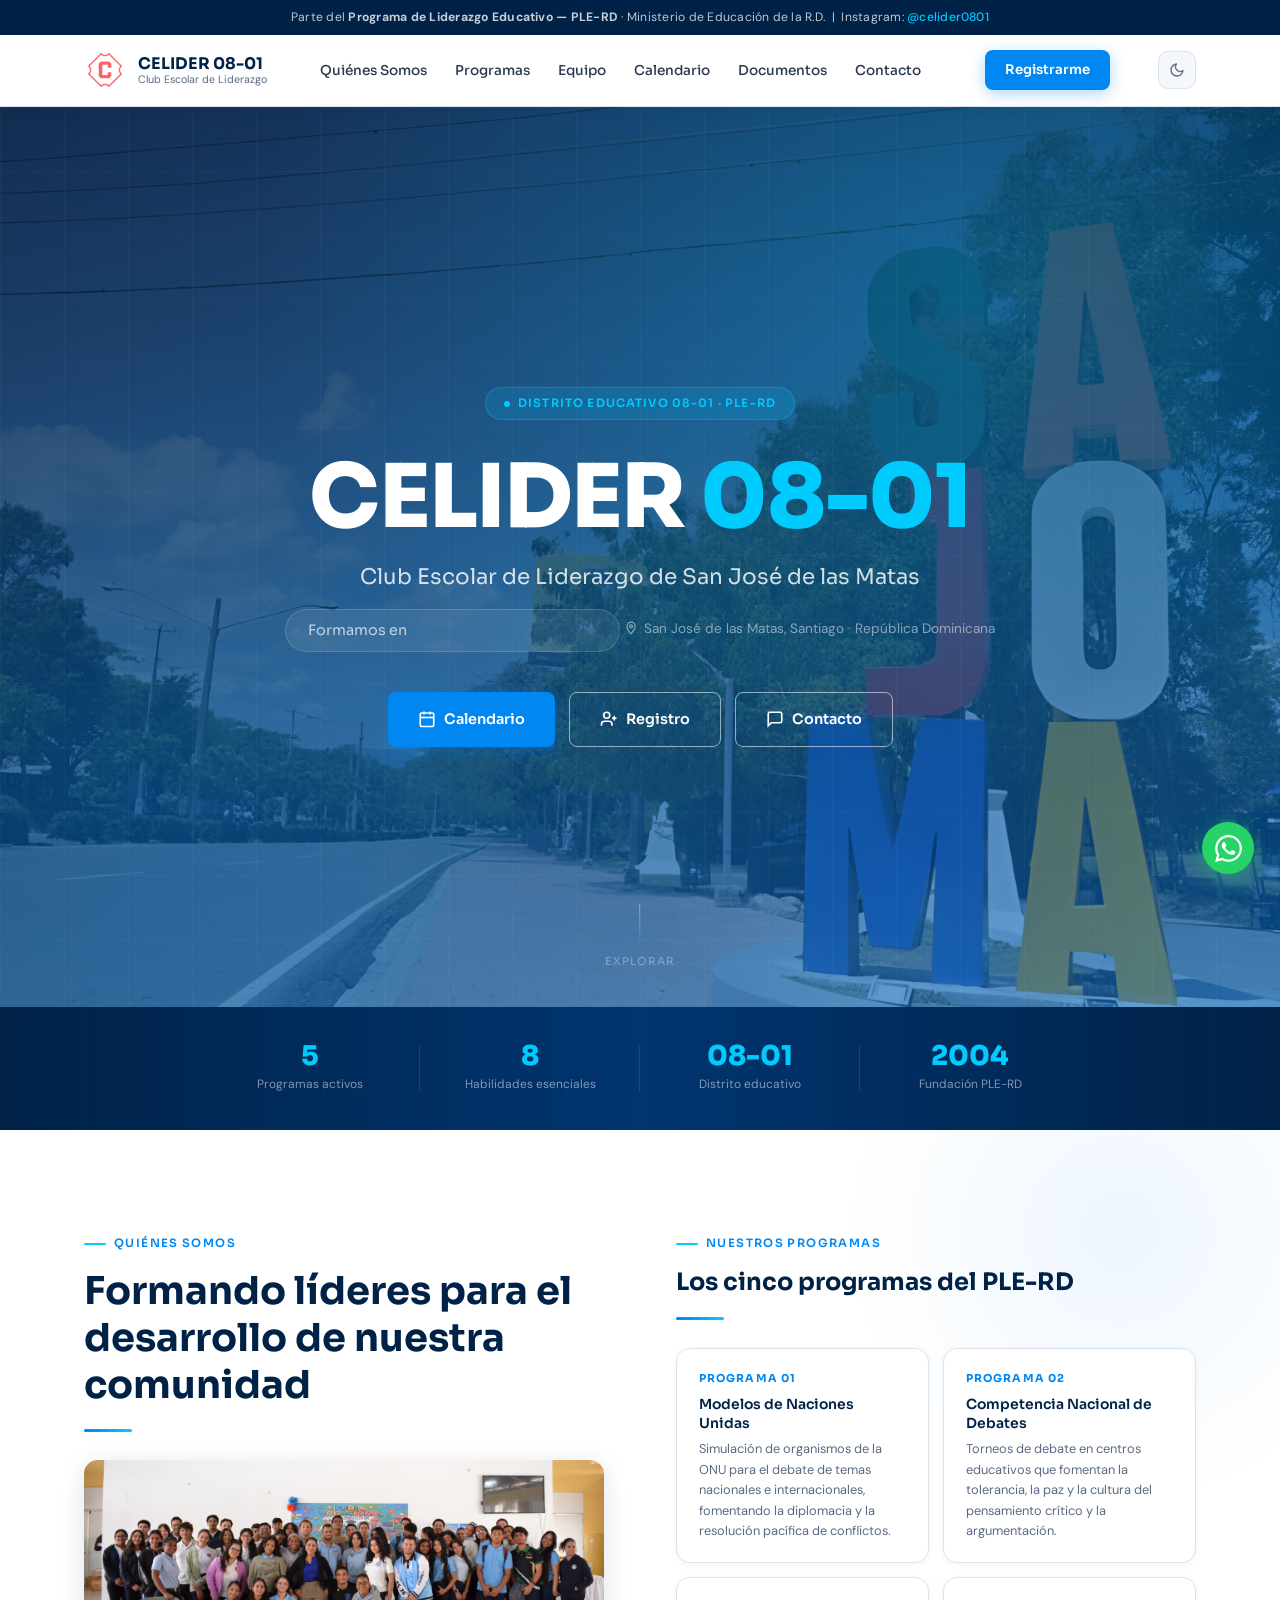
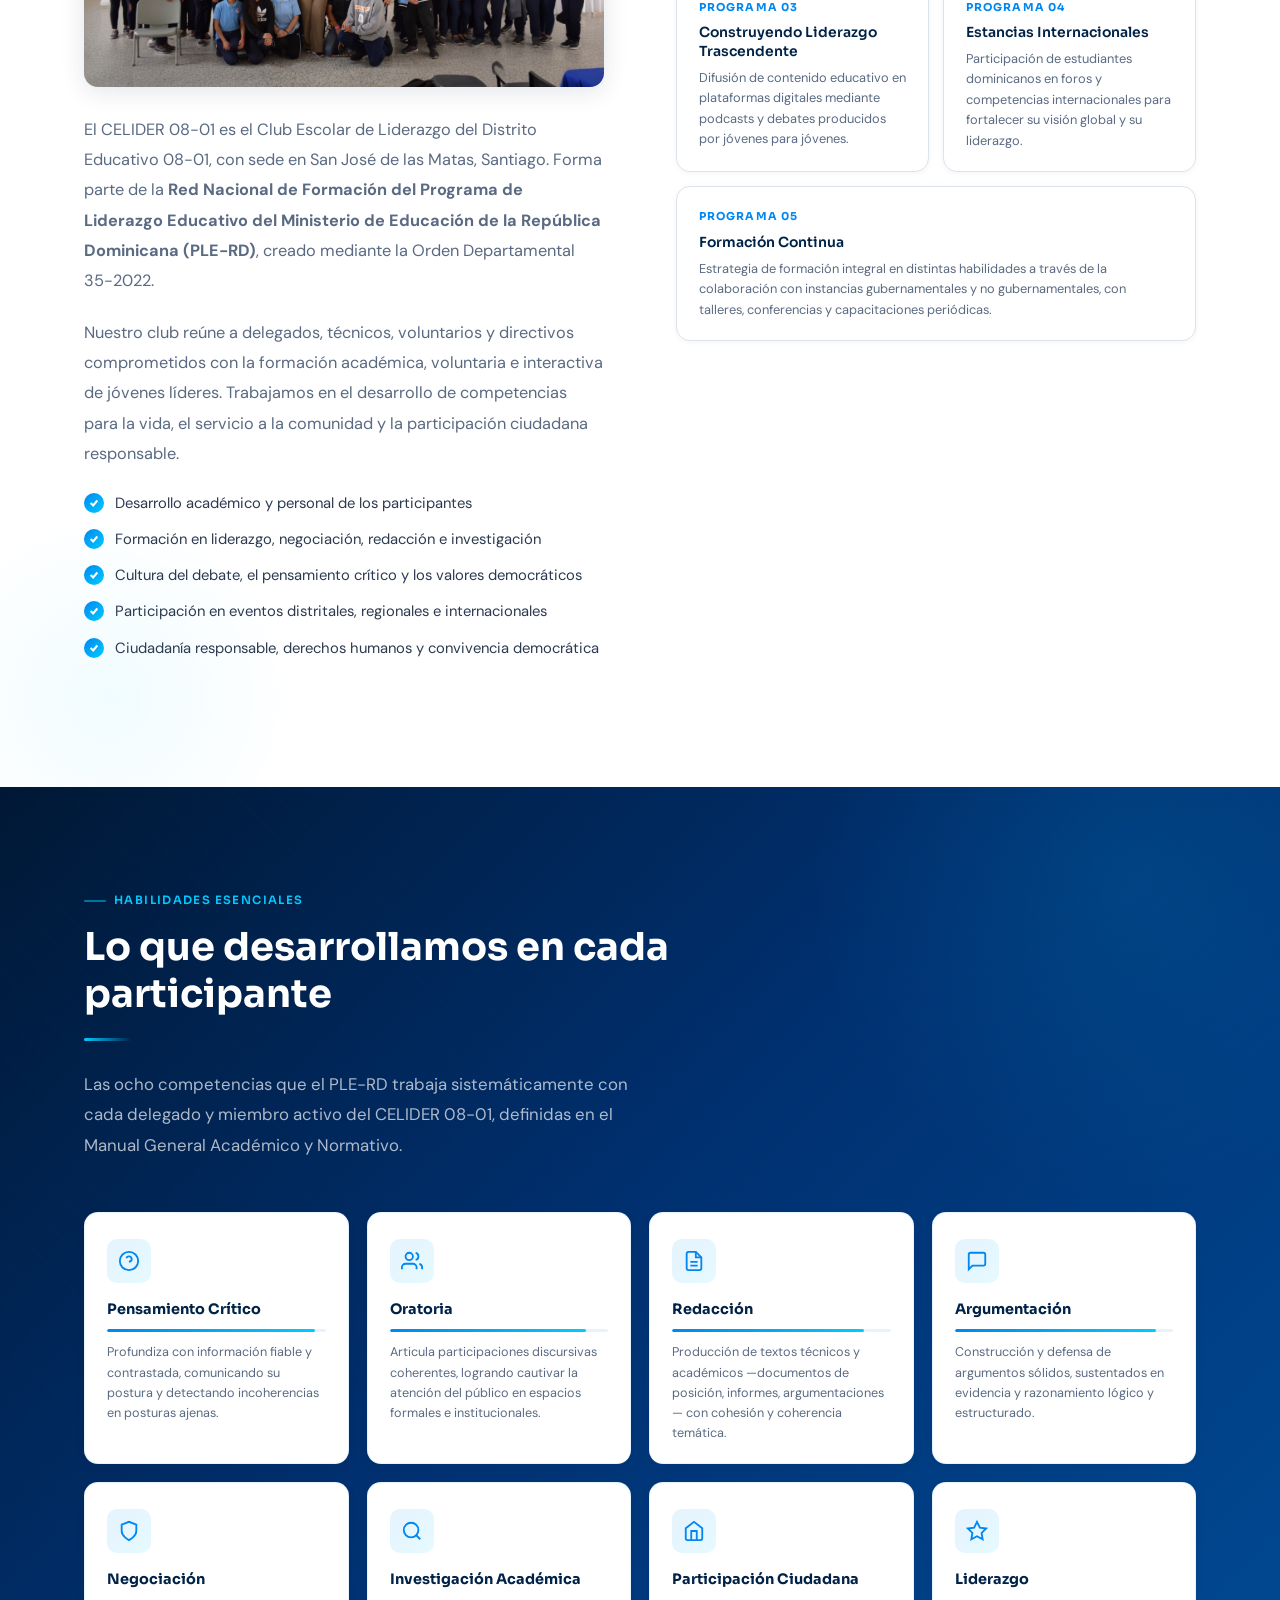
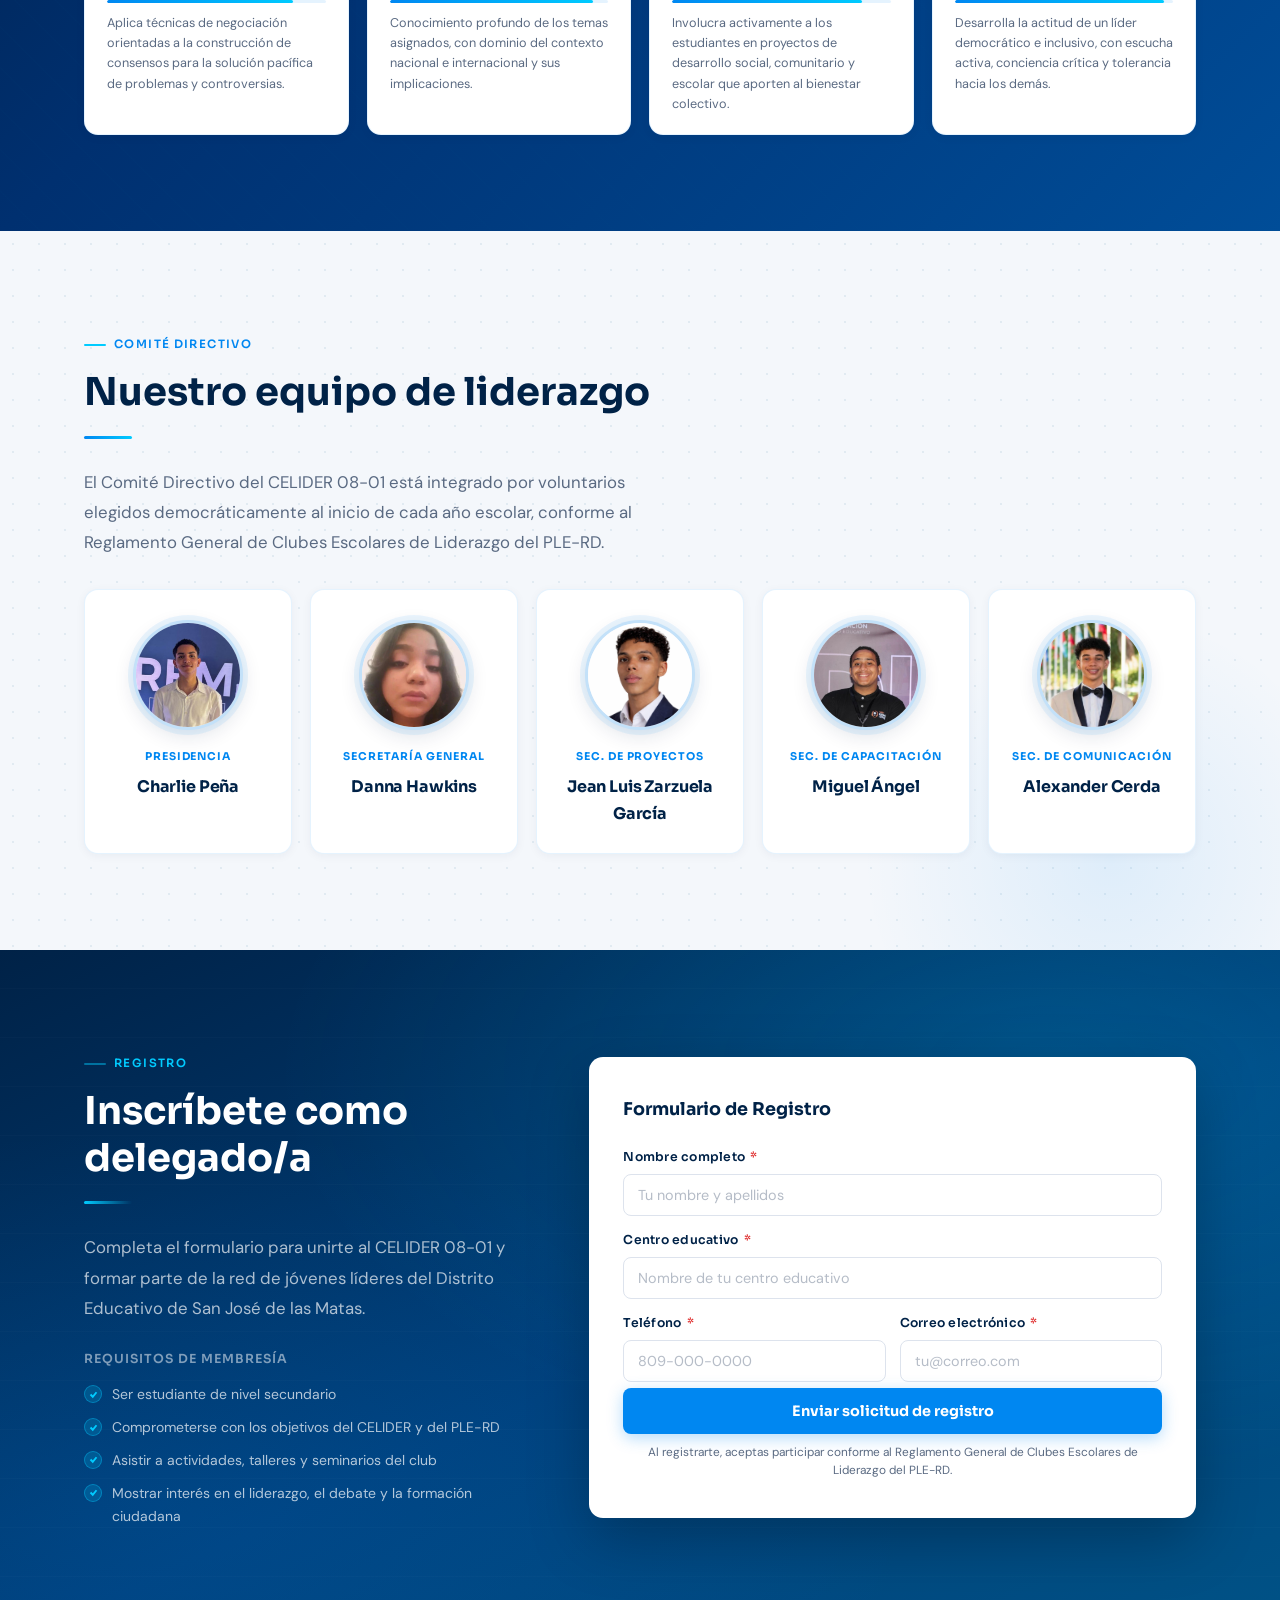
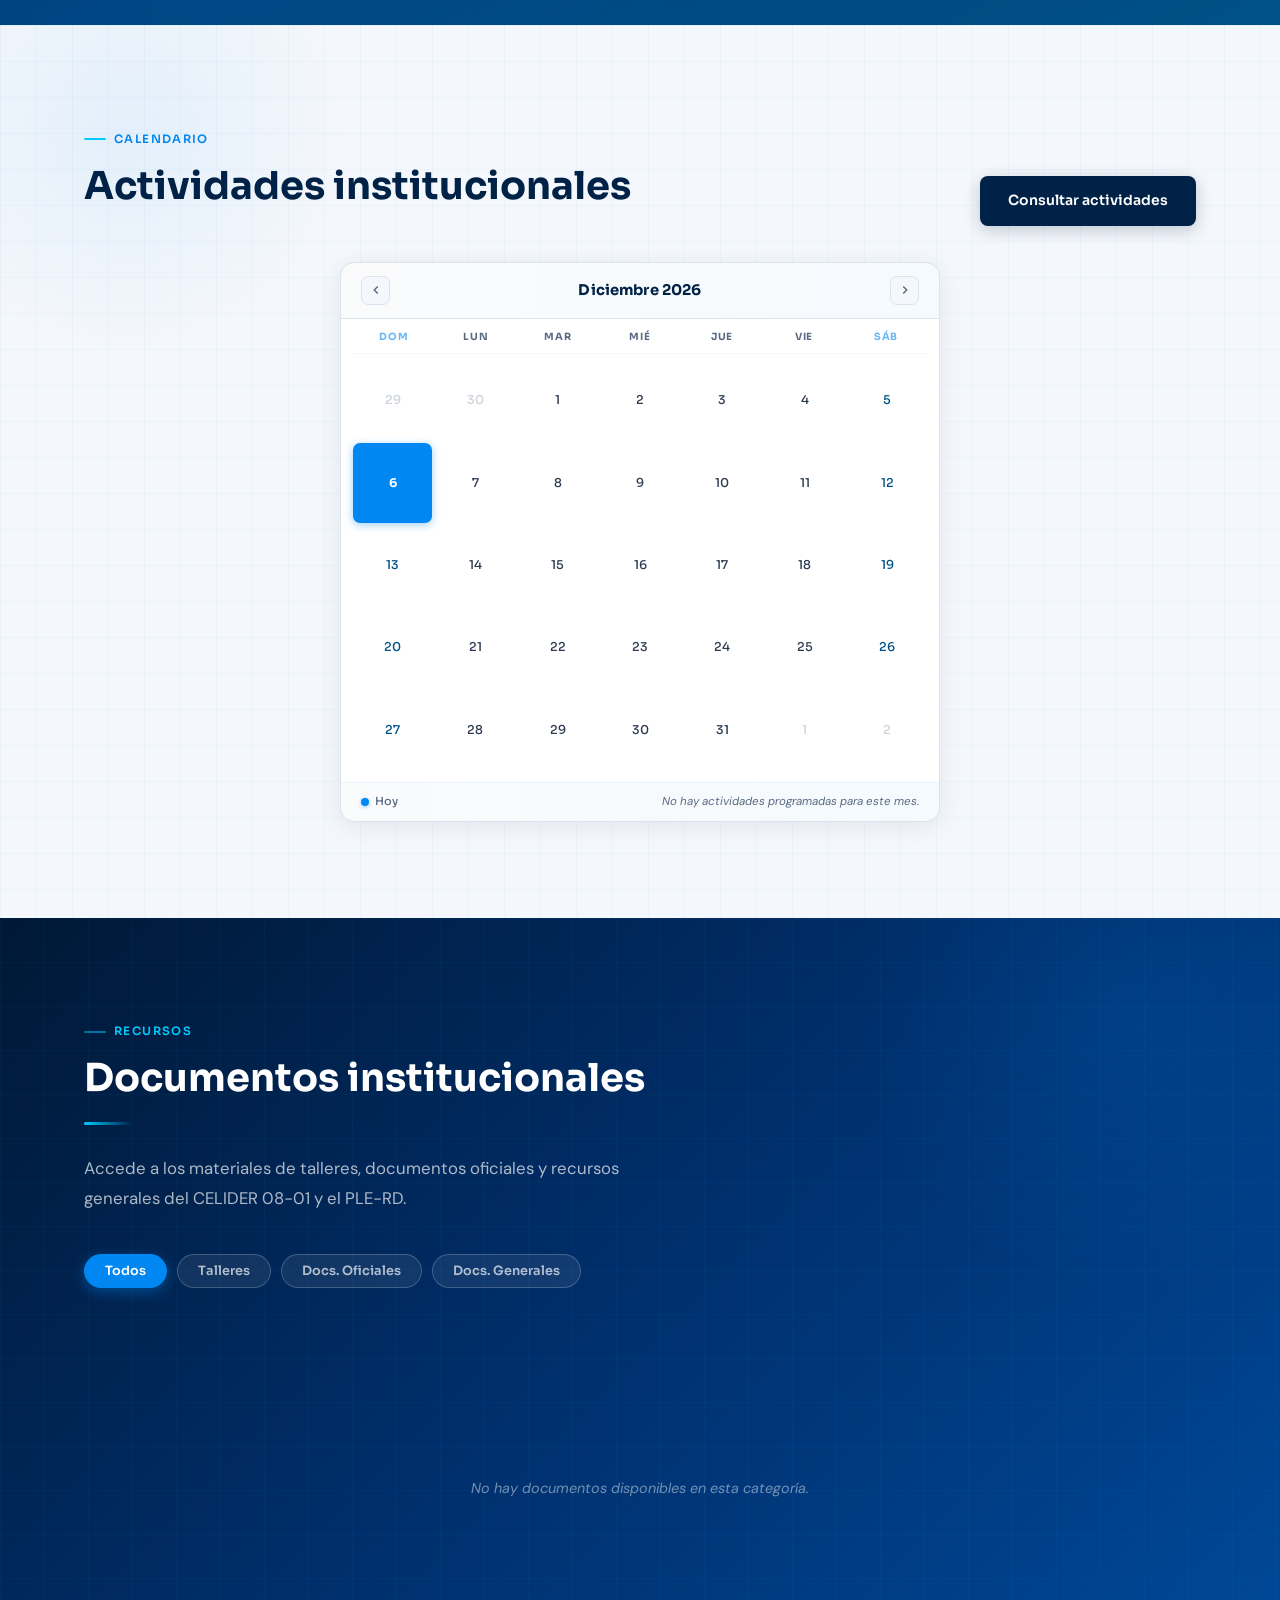
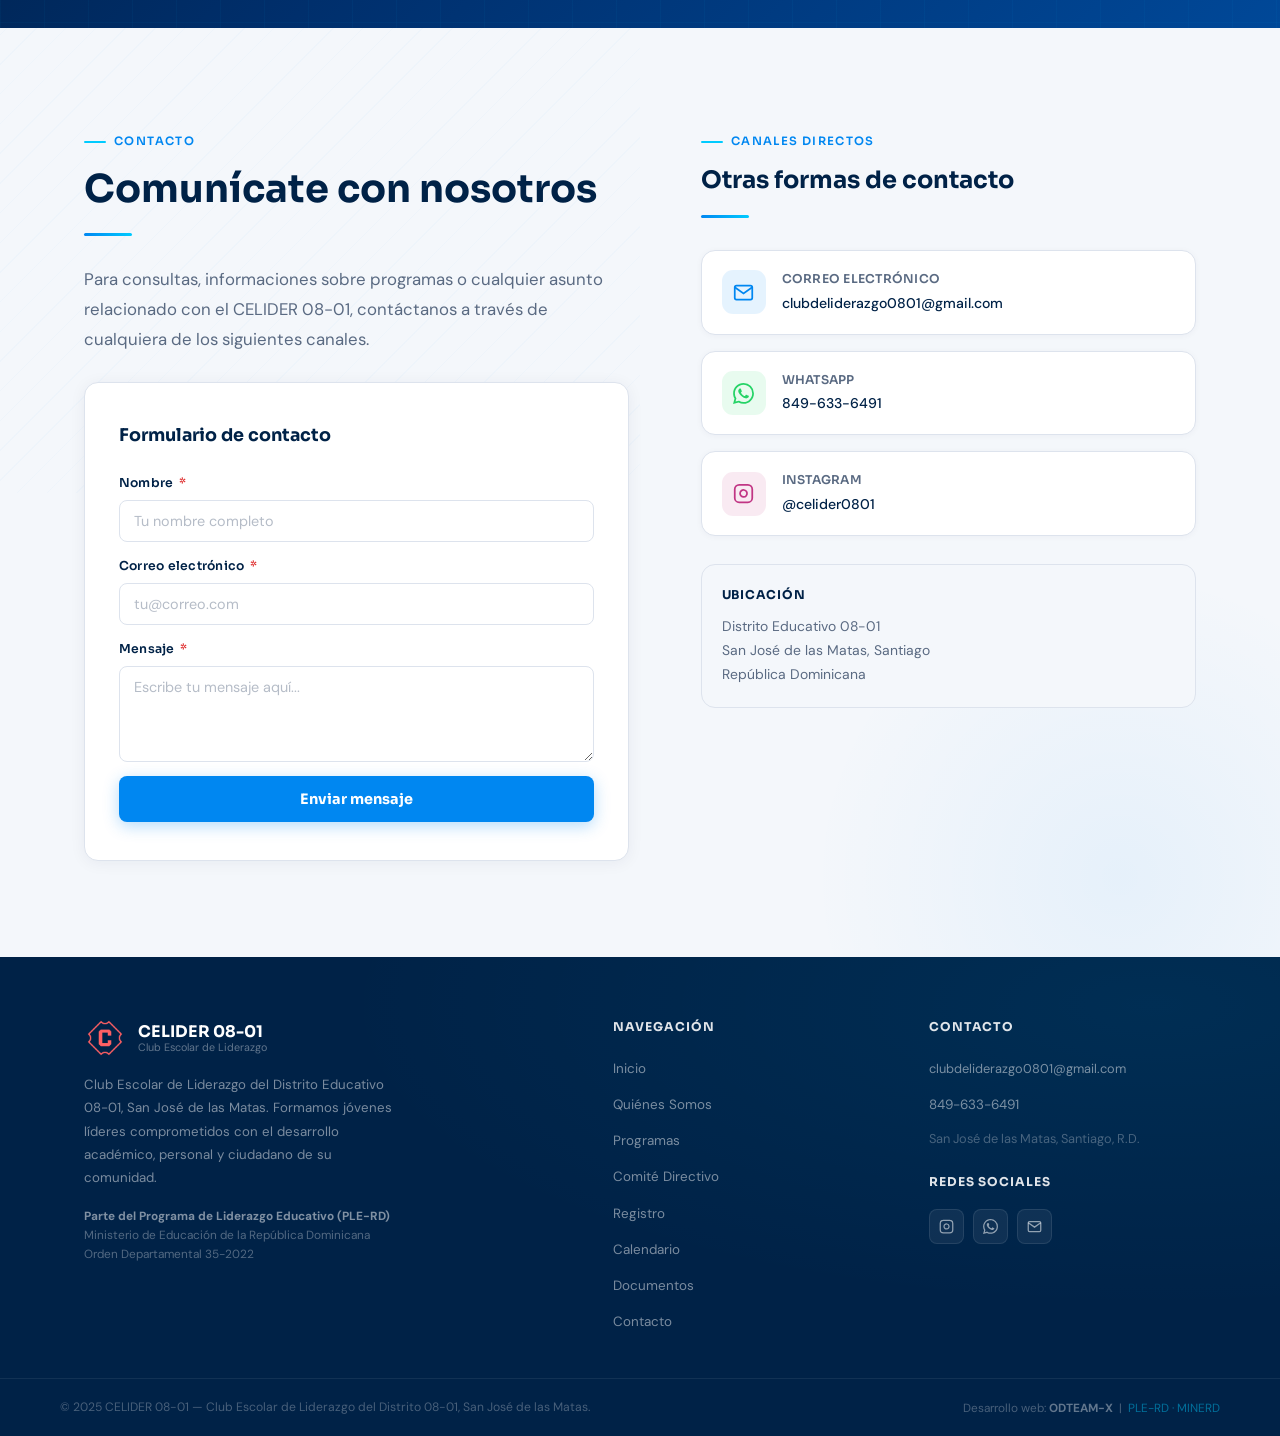
==== commit a0fc7d76: "Add files via upload" ====
--- a/index.html
+++ b/index.html
@@ -298,10 +298,10 @@
 
       <div class="eq an d2">
         <div class="eq-av">
-          <img src="" alt="Secretaría General" />
+          <img src="danna.jpeg" alt="Secretaría General" />
         </div>
         <div class="eq-c">Secretaría General</div>
-        <div class="eq-nm eq-ph">Por definir</div>
+        <div class="eq-nm eq-nm">Danna Hawkins</div>
       </div>
 
       <div class="eq an d3">
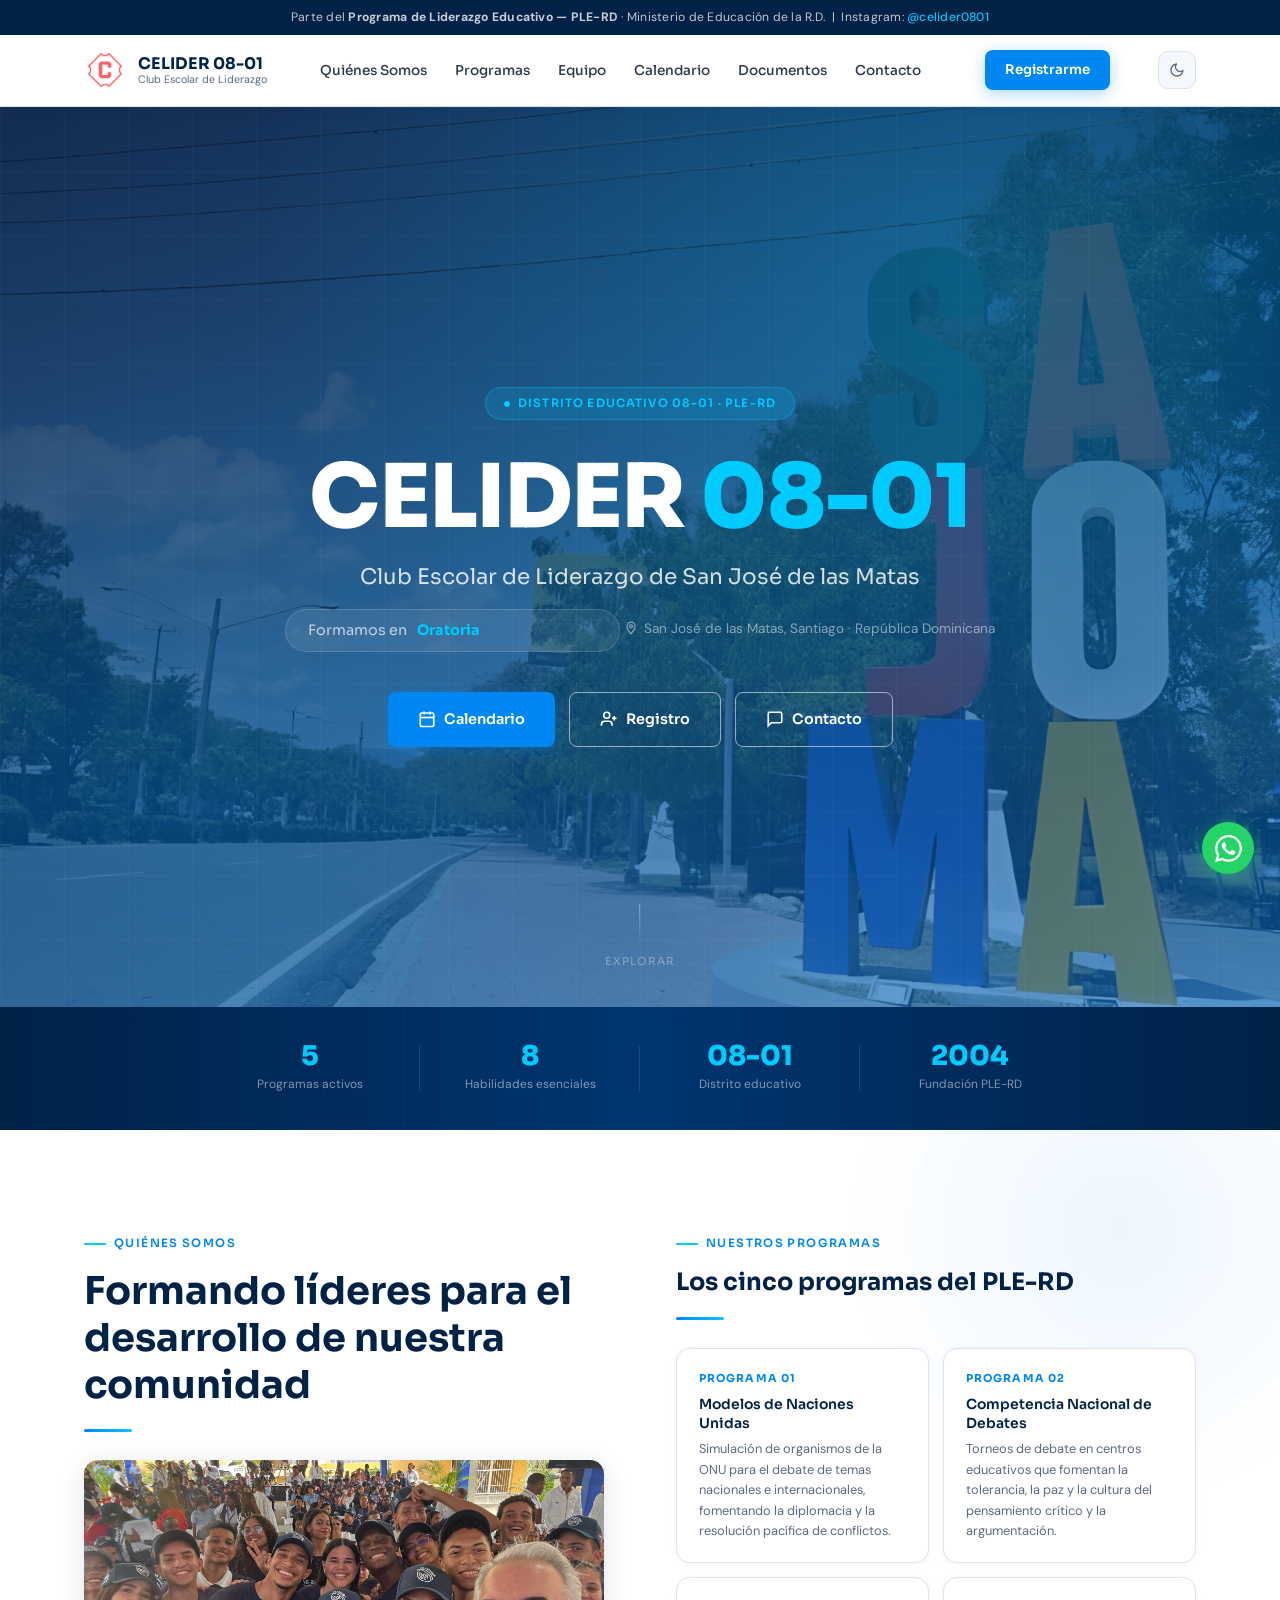
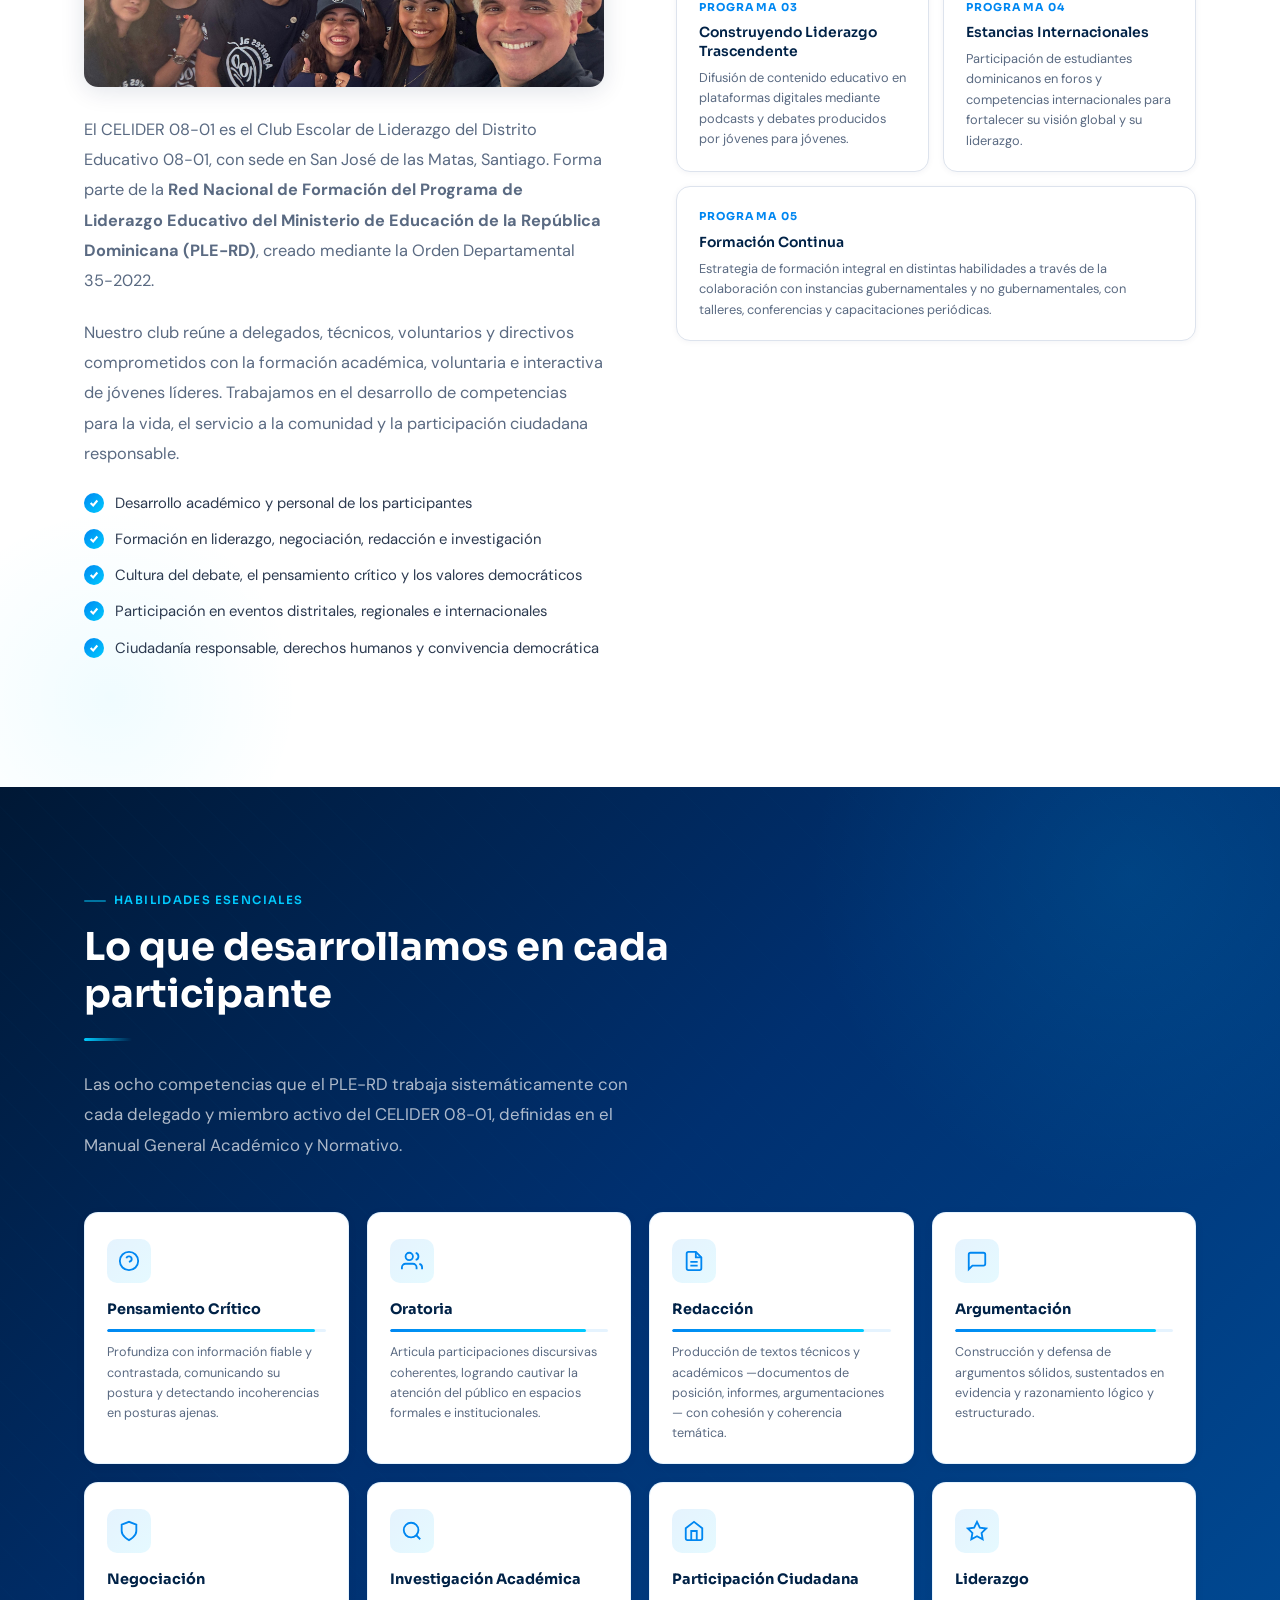
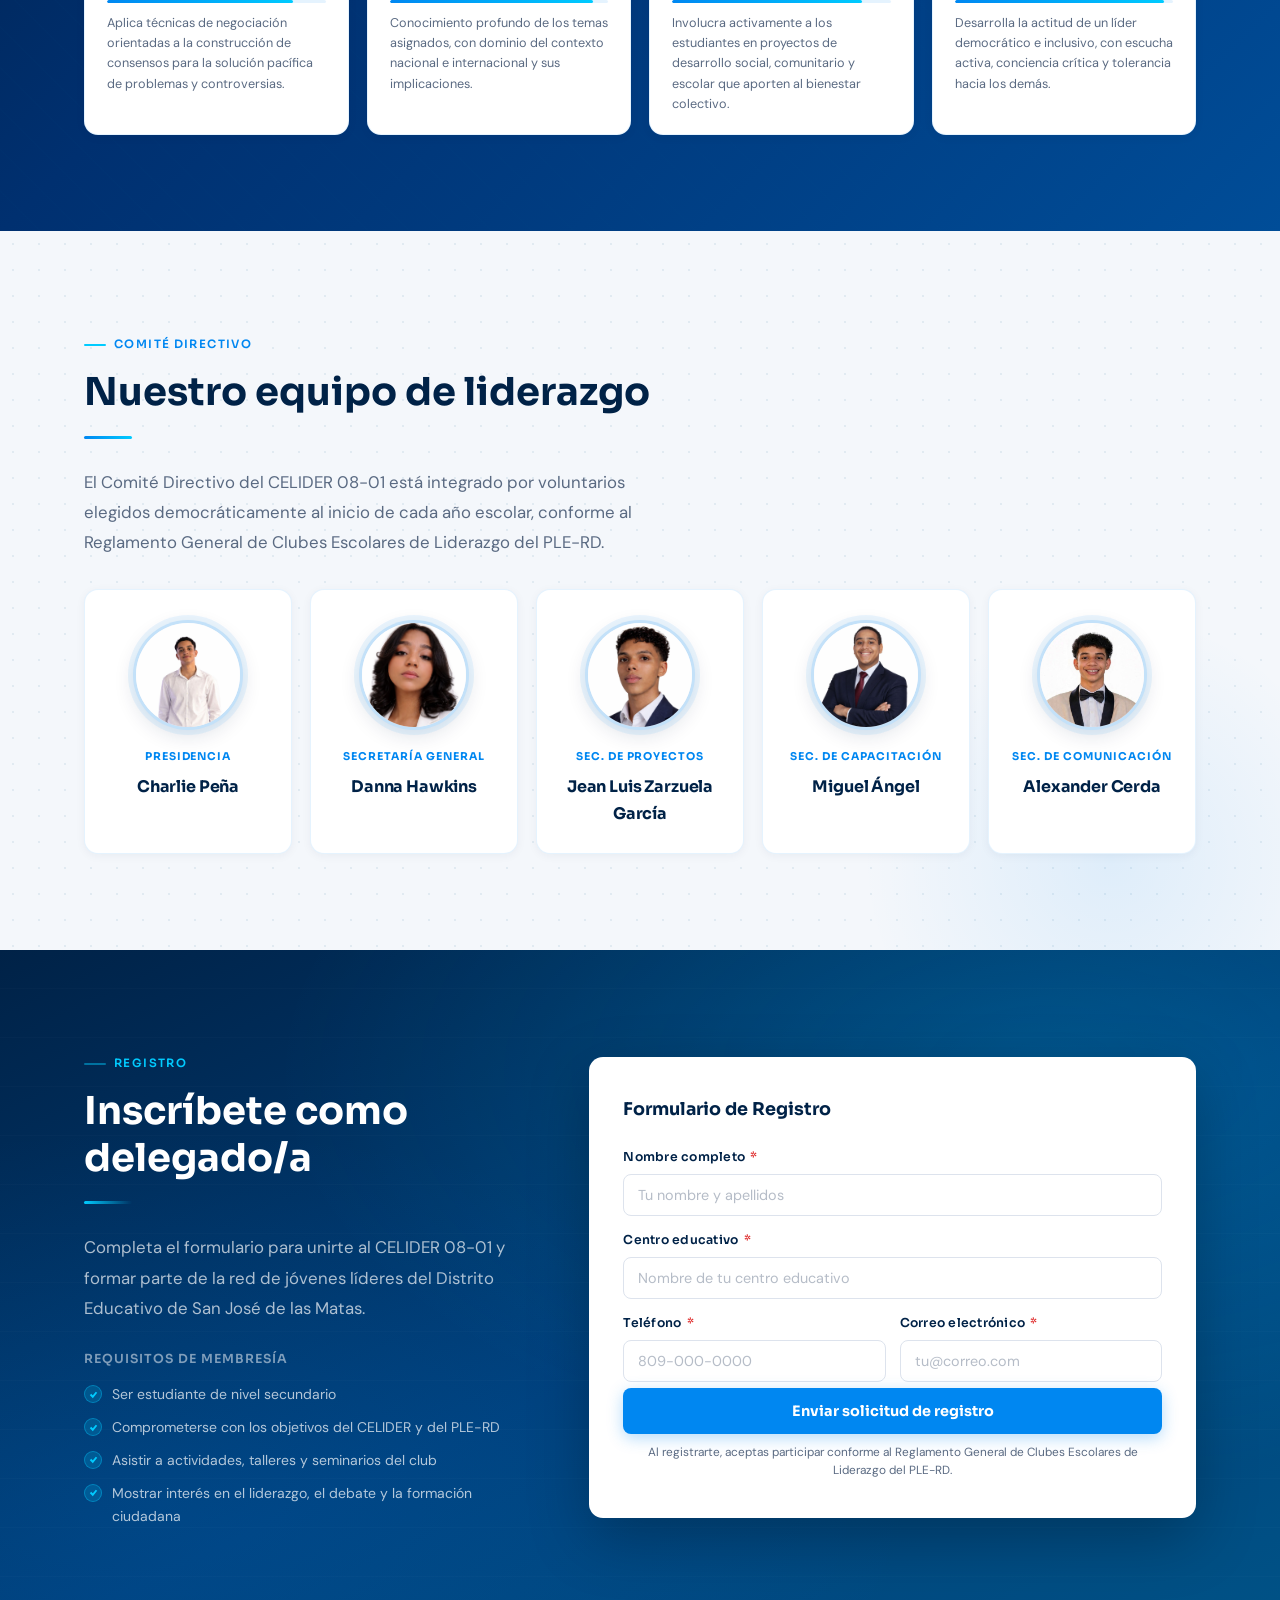
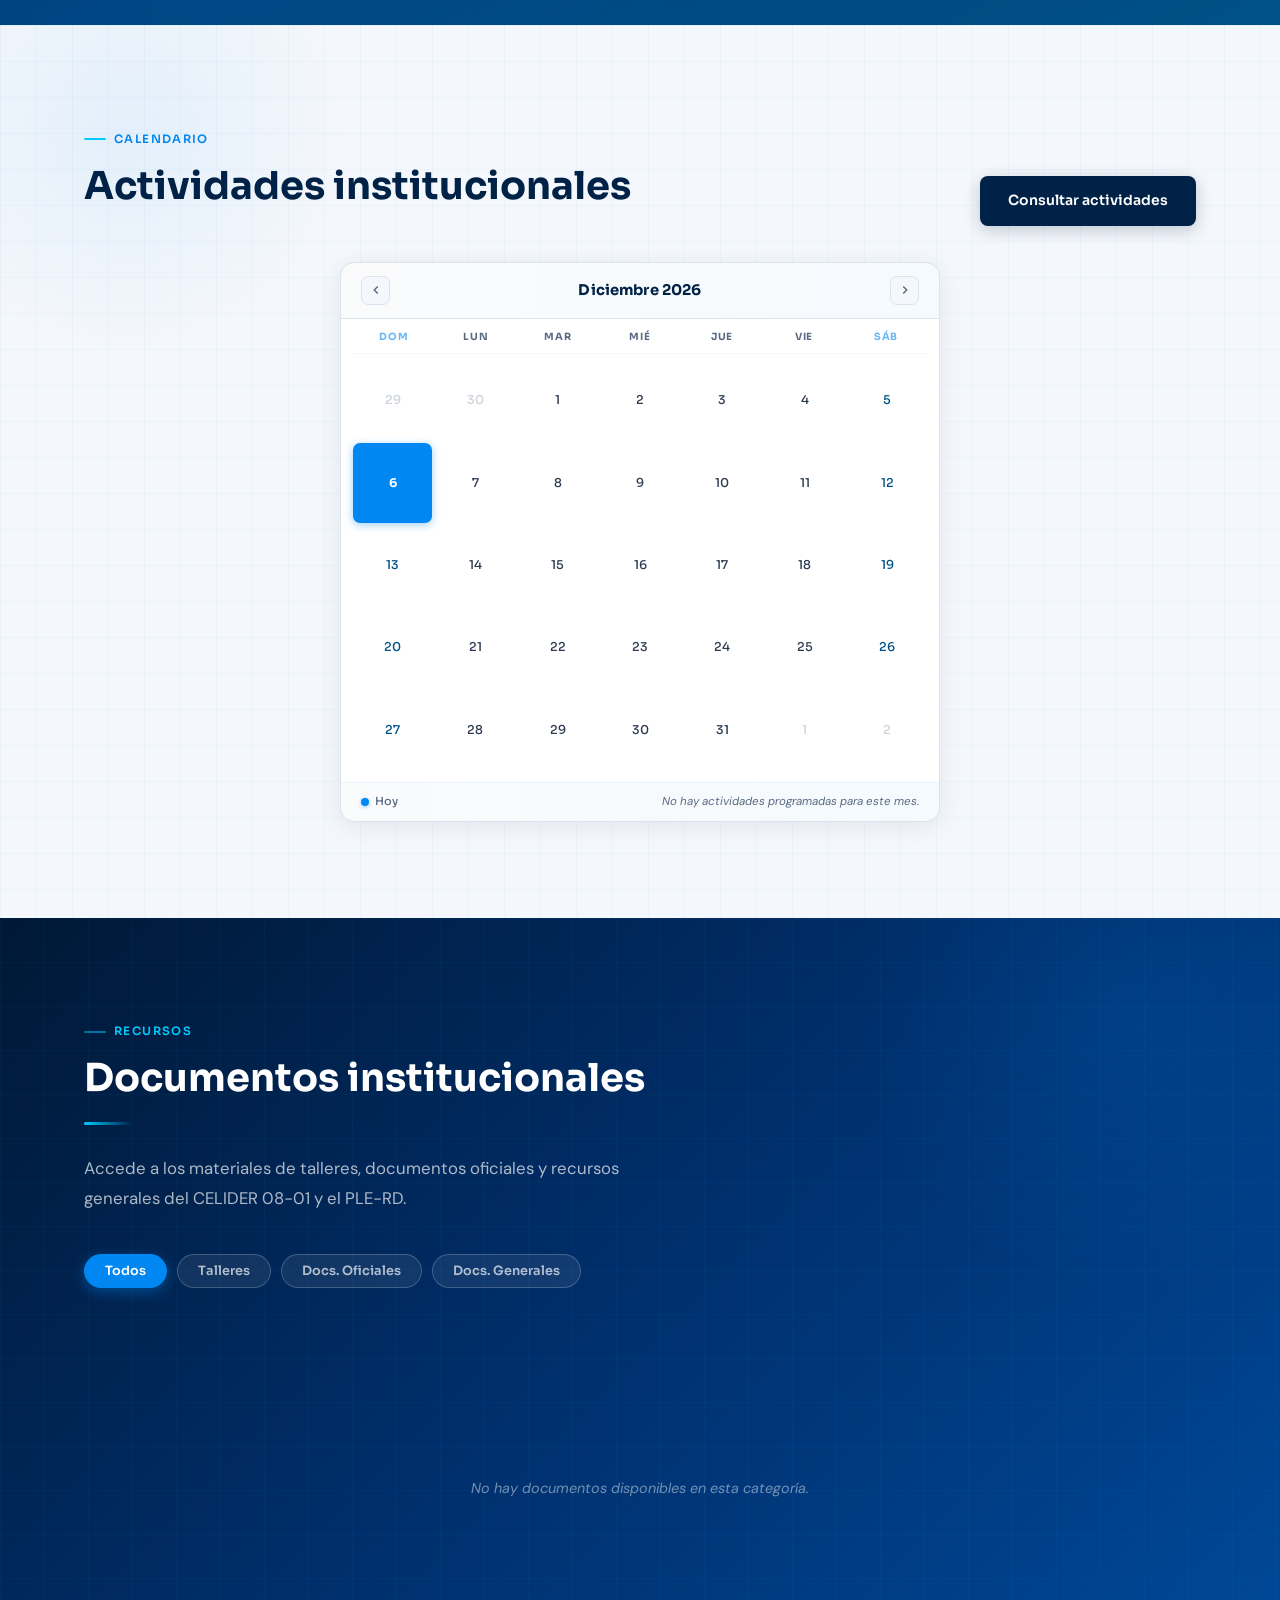
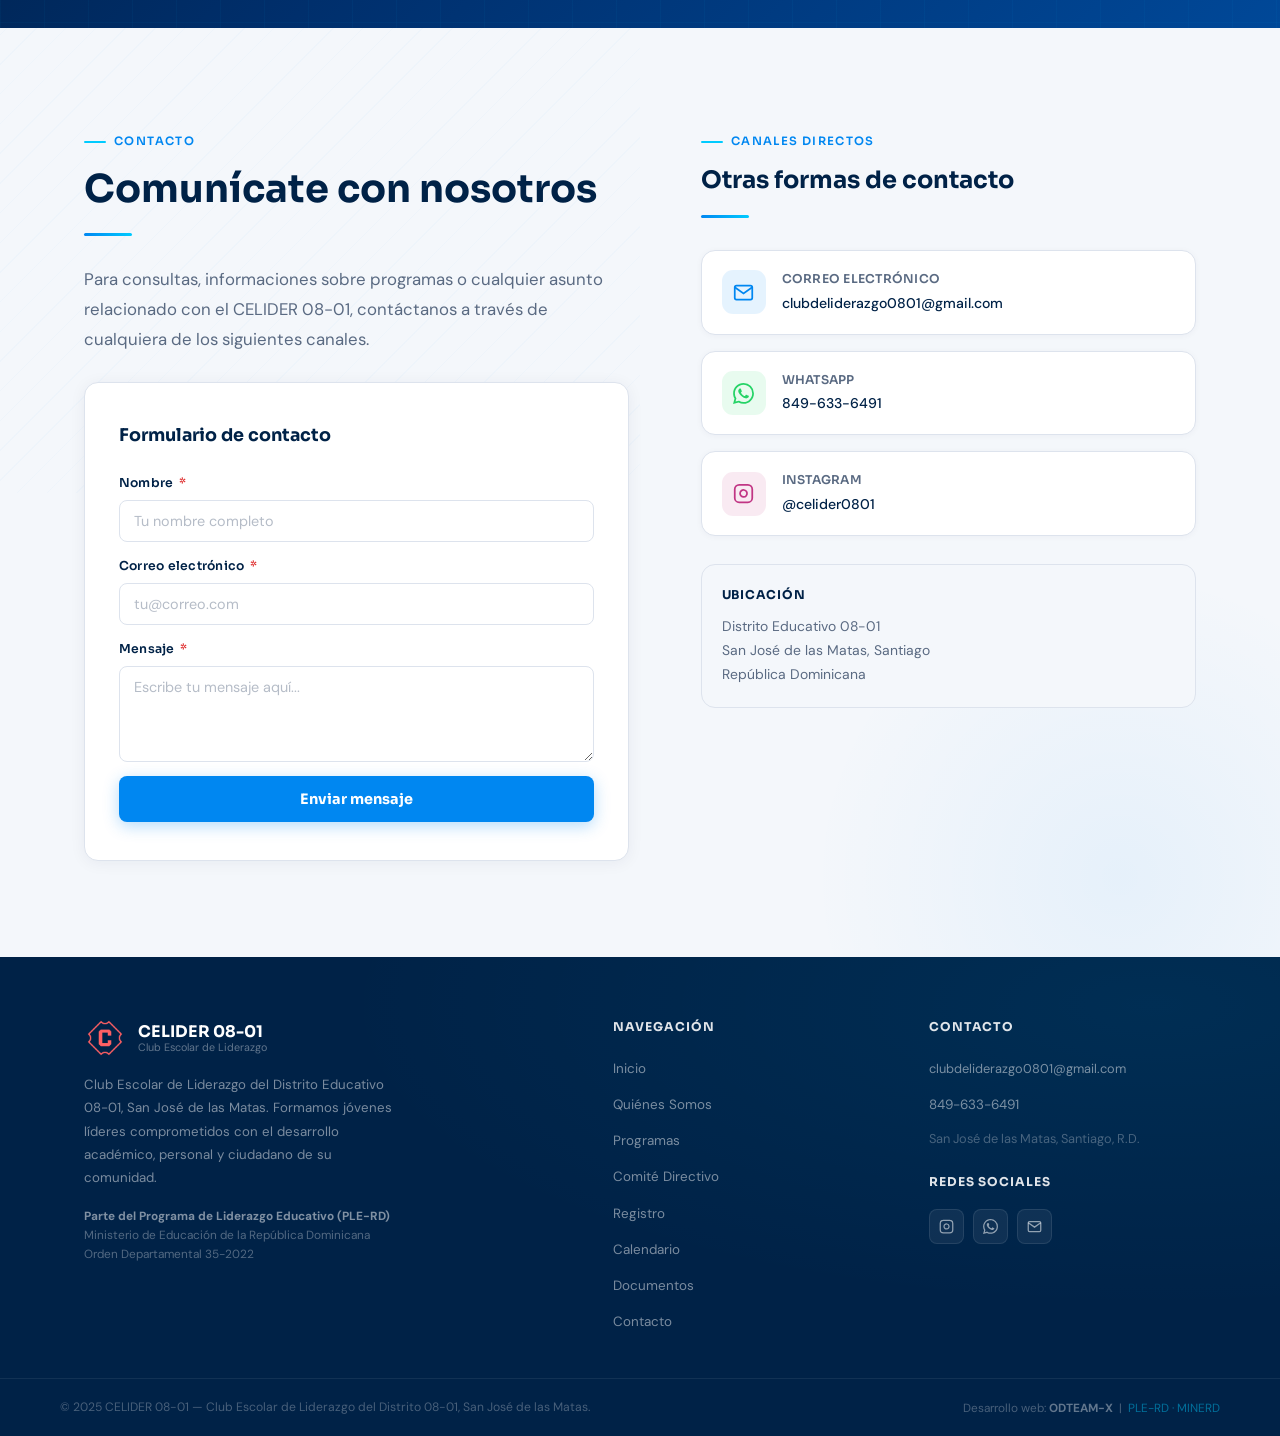
==== commit a698741a: "Add files via upload" ====
--- a/index.html
+++ b/index.html
@@ -151,7 +151,7 @@
 
         <!-- Fotografía del club -->
         <div class="img-qs-wrap an">
-          <img src="celider0801.jpeg" alt="Fotografía del CELIDER 08-01" class="img-qs-real" />
+          <img src="celider0801.jpg" alt="Fotografía del CELIDER 08-01" class="img-qs-real" />
         </div>
 
         <p class="qs-p">El CELIDER 08-01 es el Club Escolar de Liderazgo del Distrito Educativo 08-01, con sede en San José de las Matas, Santiago. Forma parte de la <strong>Red Nacional de Formación del Programa de Liderazgo Educativo del Ministerio de Educación de la República Dominicana (PLE-RD)</strong>, creado mediante la Orden Departamental 35-2022.</p>
